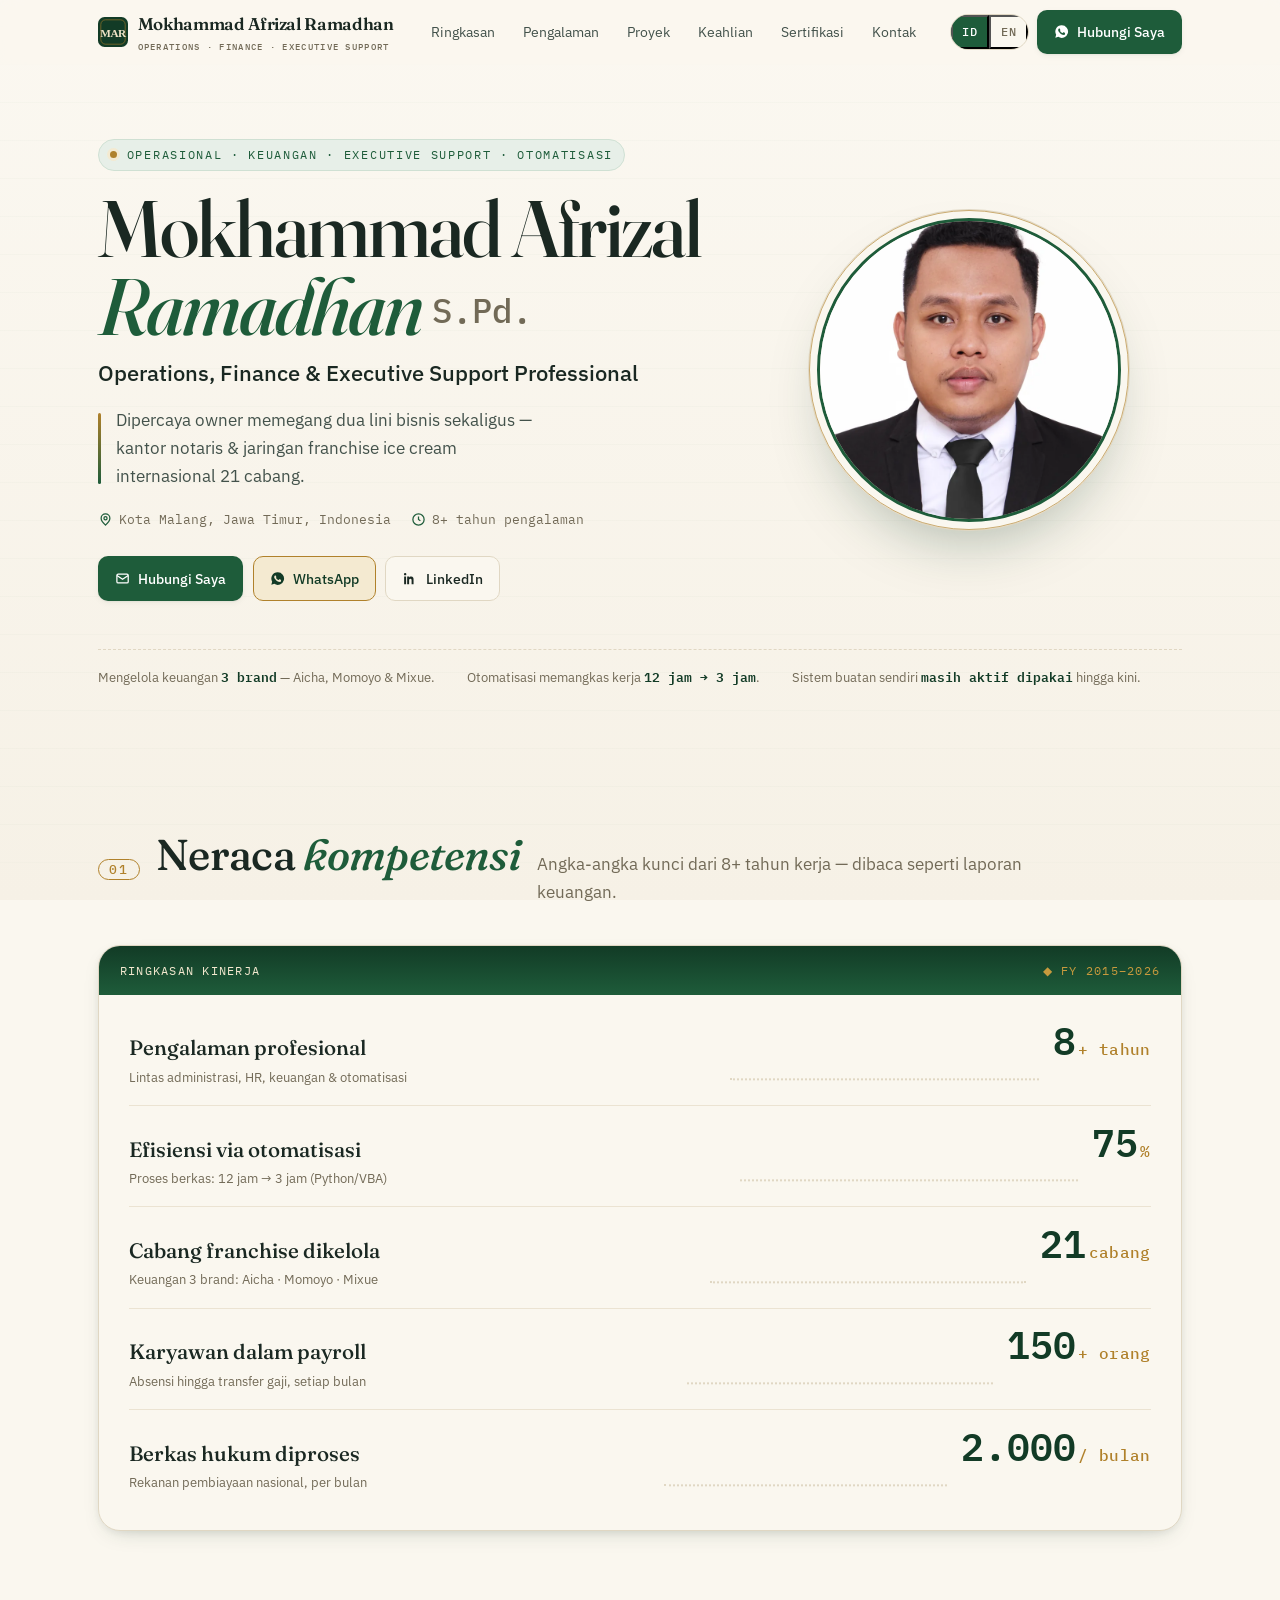
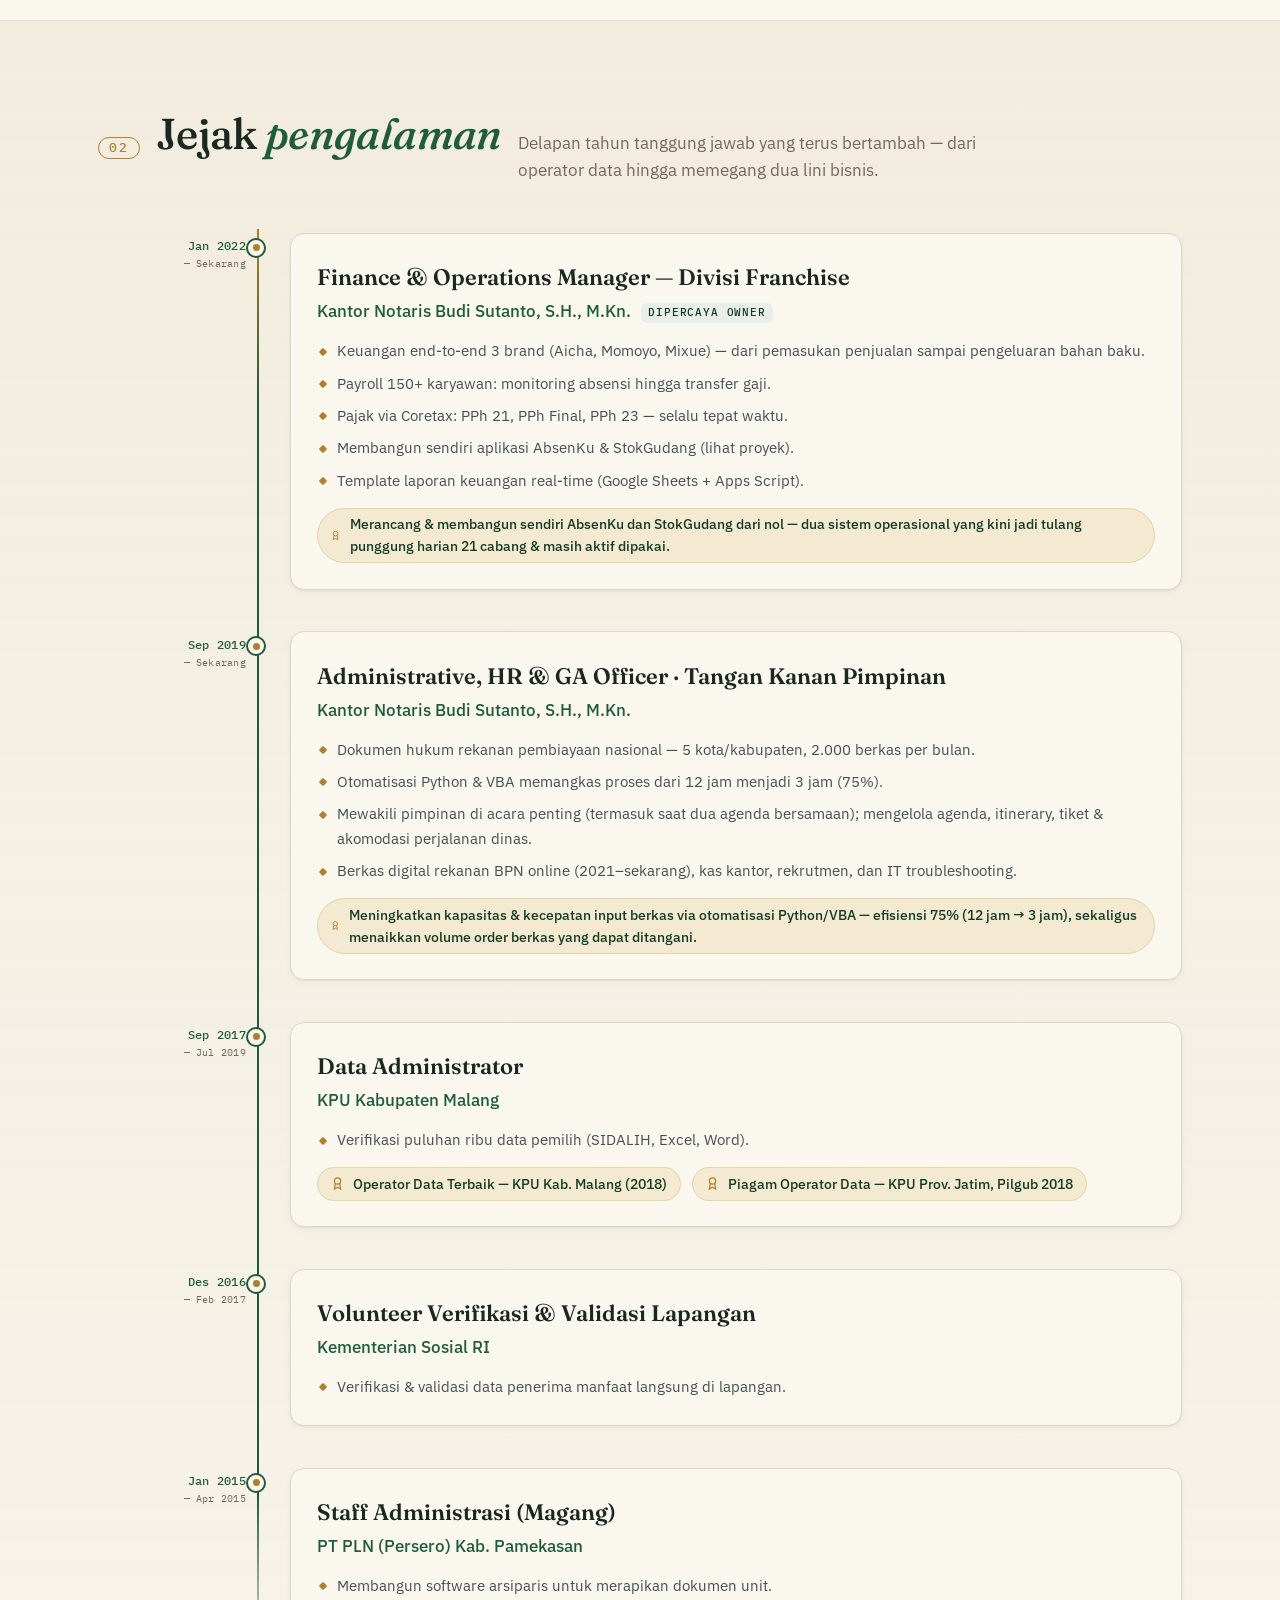
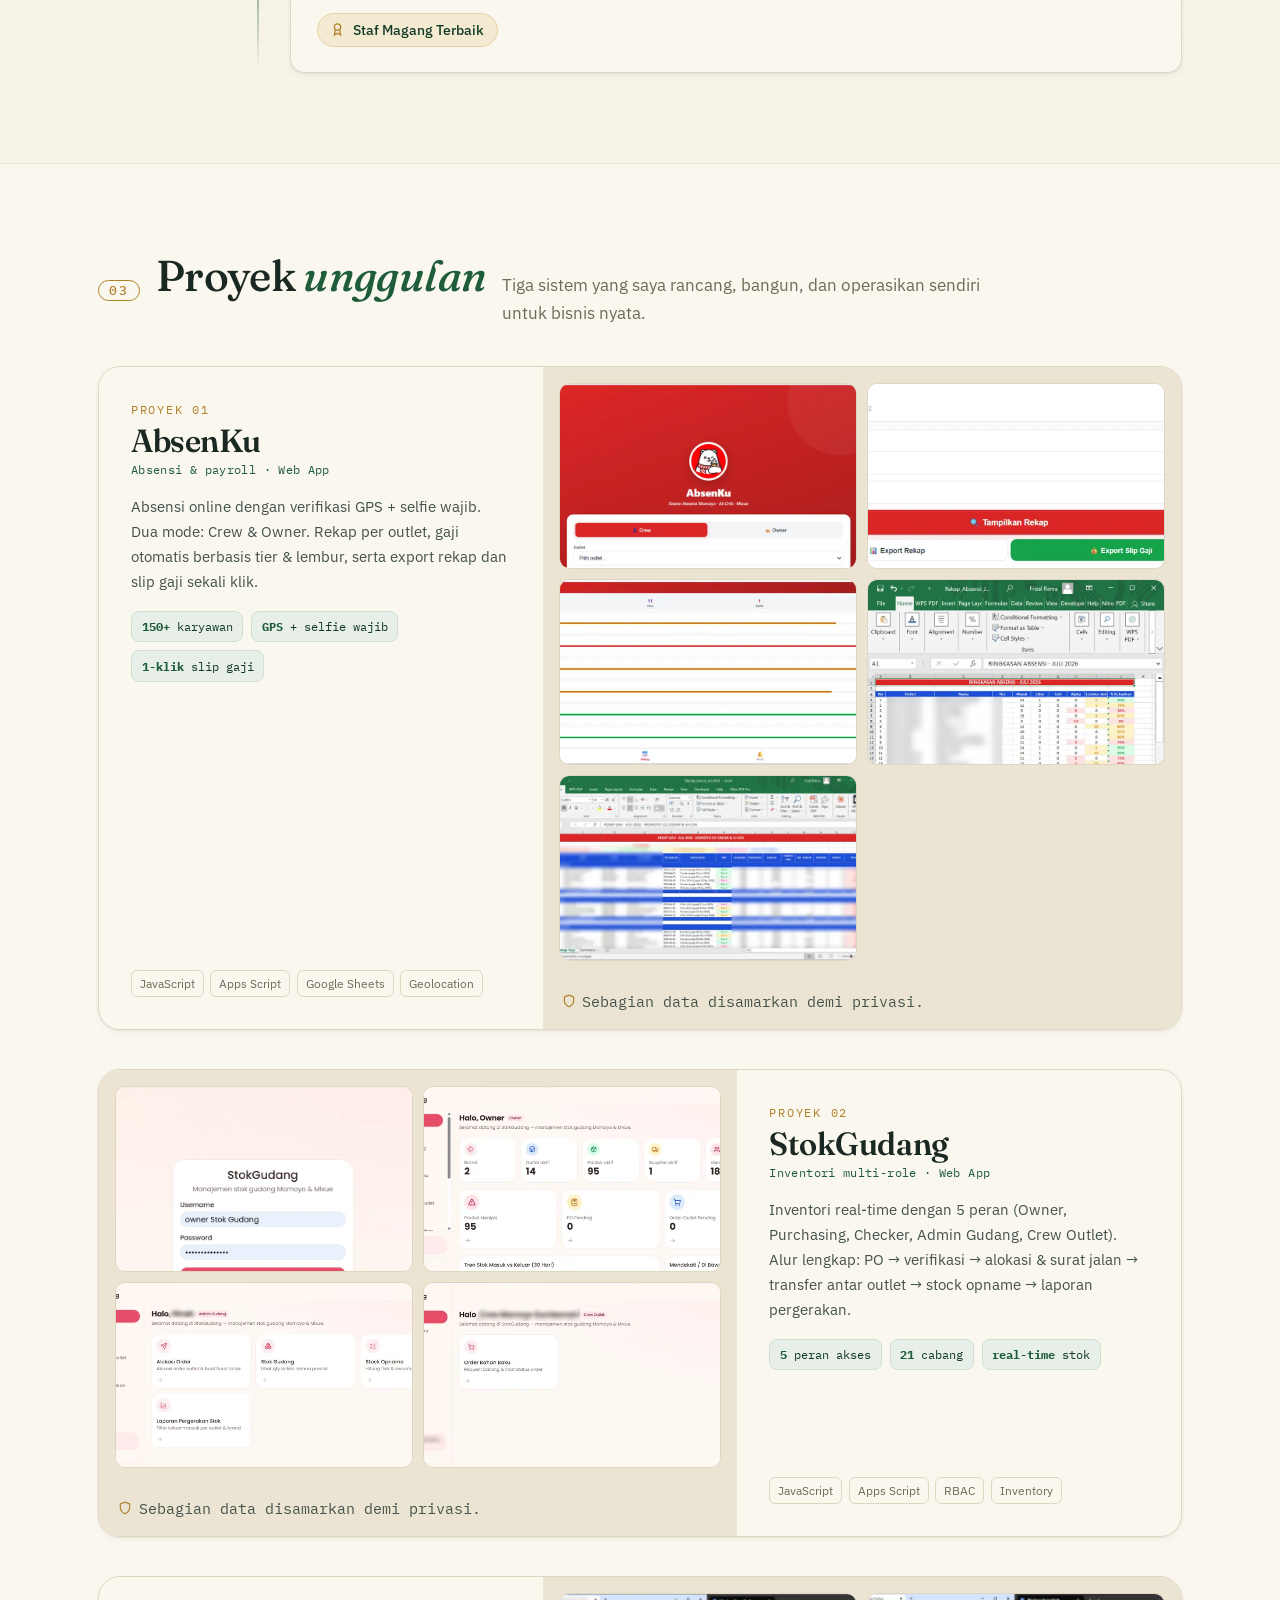
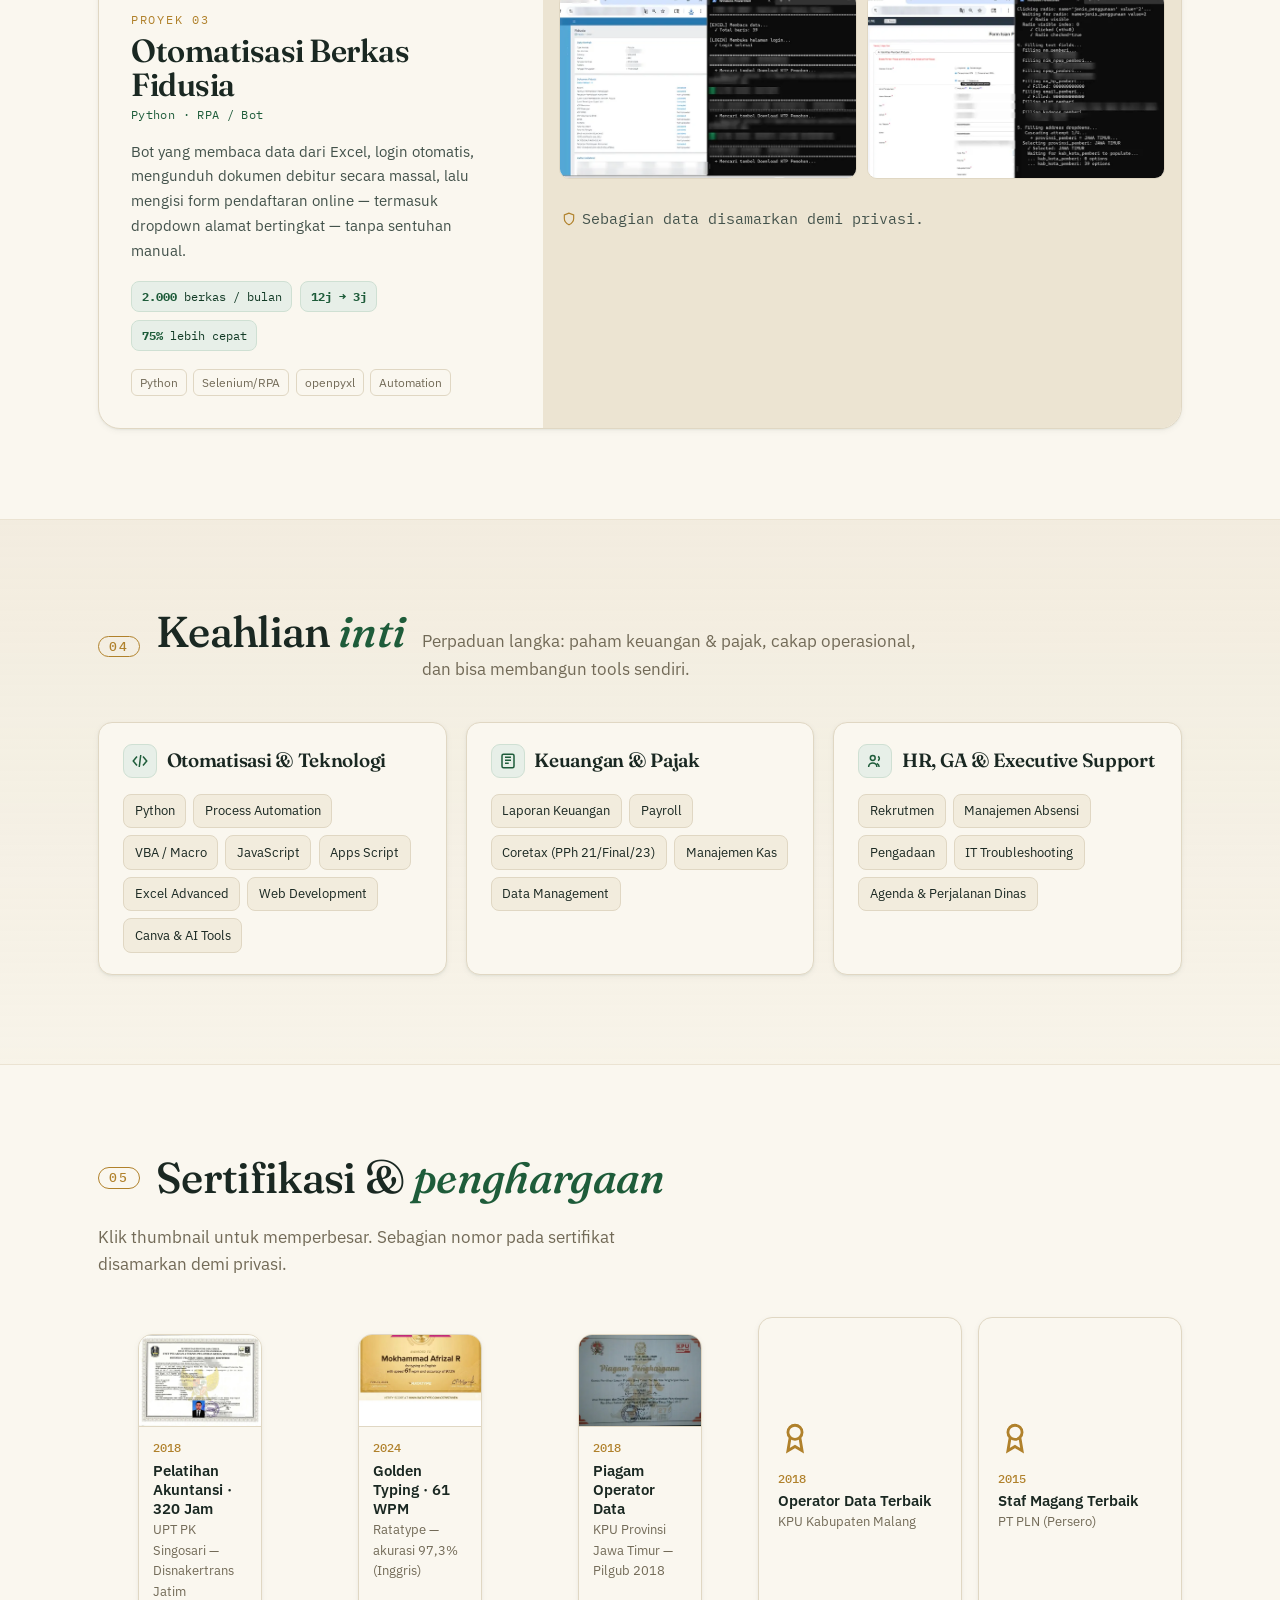
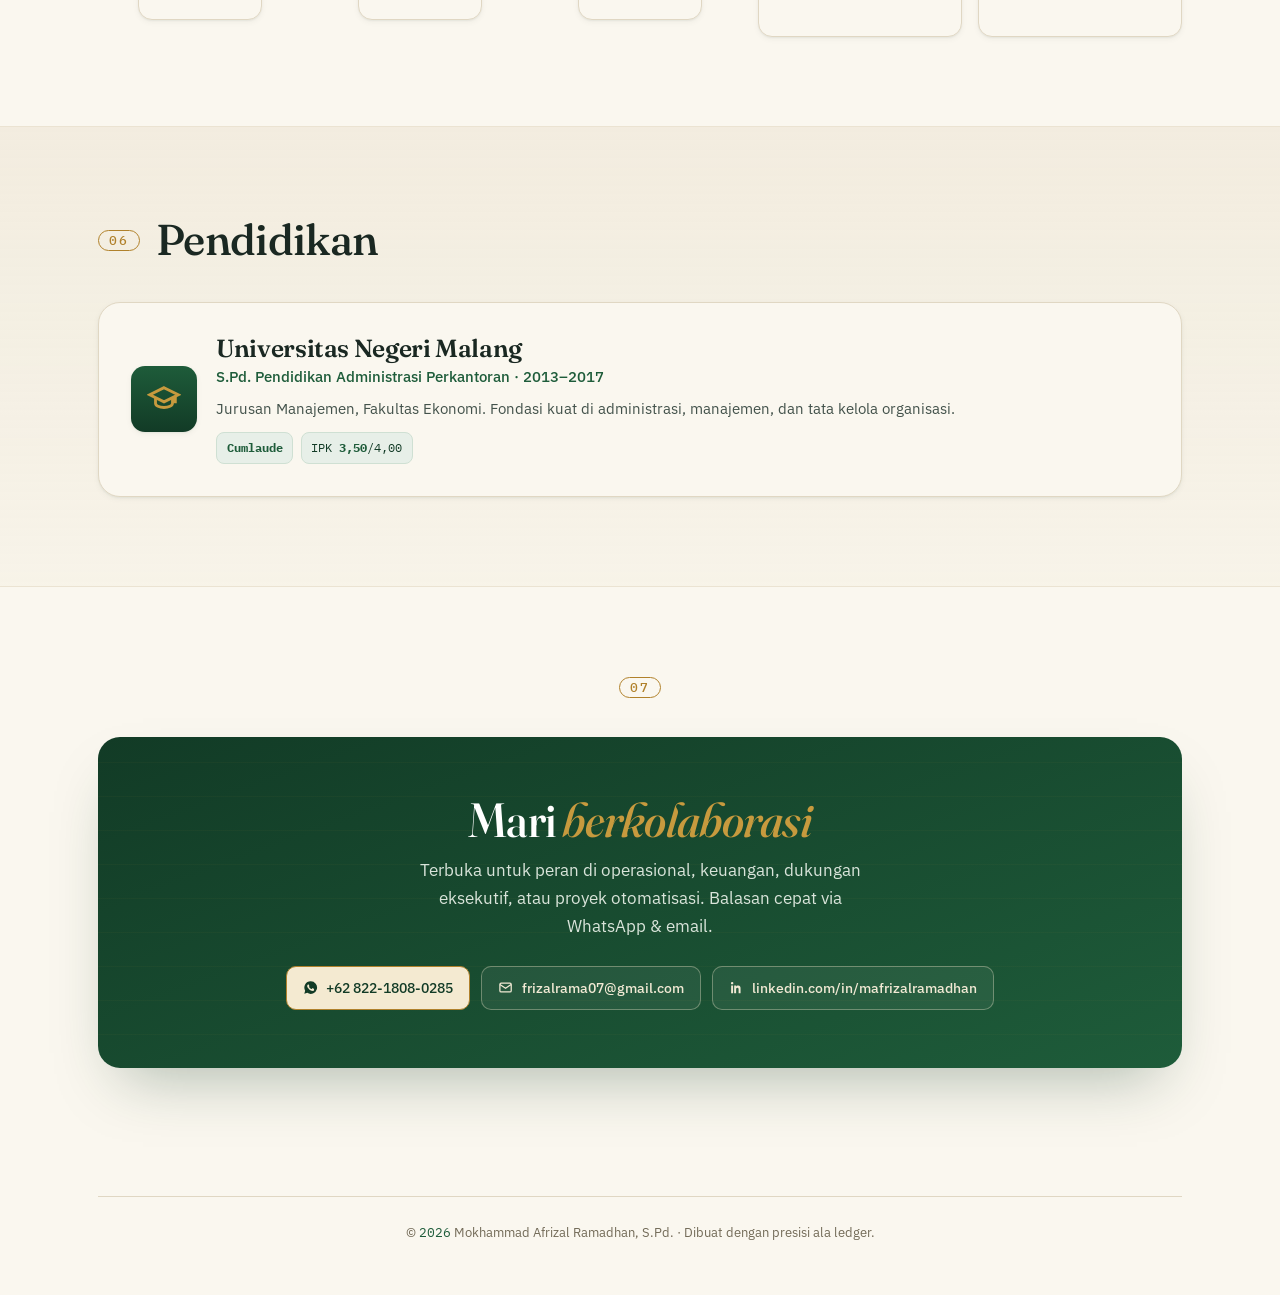
==== index.html @ 6fc3960b "Situs CV & portofolio — Mokhammad Afrizal Ramadhan Static site (HTML/CSS/JS vanilla) untuk GitHub Pa" ====
<!DOCTYPE html>
<html lang="id">
<head>
<meta charset="UTF-8">
<meta name="viewport" content="width=device-width, initial-scale=1">
<title>Mokhammad Afrizal Ramadhan — Operations, Finance & Executive Support</title>
<meta name="description" content="CV & portofolio Mokhammad Afrizal Ramadhan, S.Pd. — profesional Operasional, Keuangan & Dukungan Eksekutif dengan 8+ tahun pengalaman. Otomatisasi Python/VBA, payroll 150+ karyawan, keuangan 21 cabang franchise.">
<meta name="author" content="Mokhammad Afrizal Ramadhan">
<meta name="theme-color" content="#123B26">
<link rel="canonical" href="https://frizalrama.github.io/cv/">

<!-- Favicon -->
<link rel="icon" href="favicon.svg" type="image/svg+xml">
<link rel="apple-touch-icon" href="favicon.svg">
<link rel="manifest" href="site.webmanifest">

<!-- Open Graph -->
<meta property="og:type" content="profile">
<meta property="og:site_name" content="Mokhammad Afrizal Ramadhan — CV">
<meta property="og:title" content="Mokhammad Afrizal Ramadhan, S.Pd.">
<meta property="og:description" content="Operations, Finance & Executive Support Professional — 8+ tahun. Otomatisasi, payroll 150+ karyawan, keuangan 21 cabang franchise.">
<meta property="og:url" content="https://frizalrama.github.io/cv/">
<meta property="og:image" content="https://frizalrama.github.io/cv/assets/img/me/og-image.jpg">
<meta property="og:image:width" content="1200">
<meta property="og:image:height" content="630">
<meta property="og:locale" content="id_ID">
<meta property="og:locale:alternate" content="en_US">
<meta property="profile:first_name" content="Mokhammad Afrizal">
<meta property="profile:last_name" content="Ramadhan">

<!-- Twitter -->
<meta name="twitter:card" content="summary_large_image">
<meta name="twitter:title" content="Mokhammad Afrizal Ramadhan, S.Pd.">
<meta name="twitter:description" content="Operations, Finance & Executive Support Professional — 8+ tahun pengalaman.">
<meta name="twitter:image" content="https://frizalrama.github.io/cv/assets/img/me/og-image.jpg">

<!-- Fonts -->
<link rel="preconnect" href="https://fonts.googleapis.com">
<link rel="preconnect" href="https://fonts.gstatic.com" crossorigin>
<link rel="stylesheet" href="https://fonts.googleapis.com/css2?family=Fraunces:ital,opsz,wght@0,9..144,400..900;1,9..144,400..600&family=IBM+Plex+Mono:wght@400;500;600&family=IBM+Plex+Sans:wght@400;500;600;700&display=swap">
<link rel="stylesheet" href="assets/css/style.css">

<!-- Structured data -->
<script type="application/ld+json">
{
  "@context":"https://schema.org",
  "@type":"Person",
  "name":"Mokhammad Afrizal Ramadhan",
  "honorificSuffix":"S.Pd.",
  "jobTitle":"Operations, Finance & Executive Support Professional",
  "image":"https://frizalrama.github.io/cv/assets/img/me/og-image.jpg",
  "url":"https://frizalrama.github.io/cv/",
  "email":"mailto:frizalrama07@gmail.com",
  "telephone":"+6282218080285",
  "address":{"@type":"PostalAddress","addressLocality":"Kota Malang","addressRegion":"Jawa Timur","addressCountry":"ID"},
  "sameAs":["https://www.linkedin.com/in/mafrizalramadhan"],
  "alumniOf":{"@type":"CollegeOrUniversity","name":"Universitas Negeri Malang"},
  "knowsLanguage":["id","en"],
  "knowsAbout":["Process Automation","Python","VBA","Financial Reporting","Payroll","Tax (Coretax)","Human Resources","Executive Support"]
}
</script>
</head>
<body>
<a class="skip-link" href="#main" data-i18n="skip">Lompat ke konten</a>

<!-- ===================== NAV ===================== -->
<header class="nav" id="nav">
  <div class="wrap nav__in">
    <a class="brand" href="#top" aria-label="Mokhammad Afrizal Ramadhan — beranda">
      <svg class="brand__seal" viewBox="0 0 64 64" aria-hidden="true"><rect width="64" height="64" rx="14" fill="#123B26"/><rect x="6" y="6" width="52" height="52" rx="10" fill="none" stroke="#B0812B" stroke-width="1.5" opacity=".8"/><text x="32" y="42" font-size="24" letter-spacing="-1" text-anchor="middle" fill="#EFE3C6" font-family="Georgia,serif" font-weight="700">MAR</text></svg>
      <span><b>Mokhammad Afrizal Ramadhan</b><small>Operations · Finance · Executive Support</small></span>
    </a>
    <nav class="nav__links" aria-label="Bagian">
      <a href="#ringkasan" data-i18n="nav1">Ringkasan</a>
      <a href="#pengalaman" data-i18n="nav2">Pengalaman</a>
      <a href="#proyek" data-i18n="nav3">Proyek</a>
      <a href="#keahlian" data-i18n="nav4">Keahlian</a>
      <a href="#sertifikasi" data-i18n="nav5">Sertifikasi</a>
      <a href="#kontak" data-i18n="nav6">Kontak</a>
    </nav>
    <div class="nav__actions">
      <div class="lang" role="group" aria-label="Pilih bahasa / Language">
        <button type="button" data-lang="id" aria-pressed="true">ID</button>
        <button type="button" data-lang="en" aria-pressed="false">EN</button>
      </div>
      <a class="btn btn--primary" href="https://wa.me/6282218080285" target="_blank" rel="noopener">
        <svg viewBox="0 0 24 24" fill="currentColor" aria-hidden="true"><path d="M12 2a10 10 0 0 0-8.6 15l-1.3 4.7 4.8-1.3A10 10 0 1 0 12 2Zm5.5 14.1c-.2.6-1.3 1.2-1.8 1.2-.5.1-1 .1-1.7-.1-.4-.1-.9-.3-1.6-.6-2.8-1.2-4.6-4-4.7-4.2-.1-.2-1.1-1.5-1.1-2.8 0-1.3.7-2 .9-2.2.2-.3.5-.3.7-.3h.5c.2 0 .4 0 .6.5.2.5.7 1.8.8 1.9.1.1.1.3 0 .5-.1.2-.2.4-.3.5-.2.2-.3.4-.2.6.2.4.8 1.2 1.6 1.9 1 .9 1.8 1.1 2.1 1.3.2.1.4.1.6-.1.1-.2.7-.8.9-1 .2-.3.4-.2.6-.1.2.1 1.5.7 1.7.9.2.1.4.2.4.3.1.1.1.6-.1 1.2Z"/></svg>
        <span data-i18n="wabtn">Hubungi Saya</span>
      </a>
    </div>
  </div>
</header>

<main id="main">
<span id="top"></span>

<!-- ===================== HERO ===================== -->
<section class="hero">
  <div class="wrap hero__grid">
    <div class="hero__copy" data-reveal>
      <span class="hero__eyebrow"><span class="dot"></span><span data-i18n="eyebrow">Operasional · Keuangan · Executive Support · Otomatisasi</span></span>
      <h1>
        Mokhammad Afrizal
        <span class="ln2">Ramadhan <span class="deg">S.Pd.</span></span>
      </h1>
      <p class="hero__headline" data-i18n="headline">Operations, Finance &amp; Executive Support Professional</p>
      <p class="hero__tag" data-i18n="tagline">Dipercaya owner memegang dua lini bisnis sekaligus — kantor notaris &amp; jaringan franchise ice cream internasional 21 cabang.</p>
      <div class="hero__meta">
        <span><svg viewBox="0 0 24 24" fill="none" stroke="currentColor" stroke-width="2" aria-hidden="true"><path d="M12 21s-7-6.3-7-11a7 7 0 0 1 14 0c0 4.7-7 11-7 11Z"/><circle cx="12" cy="10" r="2.5"/></svg><span data-i18n="loc">Kota Malang, Jawa Timur, Indonesia</span></span>
        <span><svg viewBox="0 0 24 24" fill="none" stroke="currentColor" stroke-width="2" aria-hidden="true"><circle cx="12" cy="12" r="9"/><path d="M12 7v5l3 2"/></svg><span data-i18n="exp">8+ tahun pengalaman</span></span>
      </div>
      <div class="hero__cta">
        <a class="btn btn--primary" href="mailto:frizalrama07@gmail.com">
          <svg viewBox="0 0 24 24" fill="none" stroke="currentColor" stroke-width="2" aria-hidden="true"><rect x="3" y="5" width="18" height="14" rx="2"/><path d="m3 7 9 6 9-6"/></svg>
          <span data-i18n="contactbtn">Hubungi Saya</span>
        </a>
        <a class="btn btn--gold" href="https://wa.me/6282218080285" target="_blank" rel="noopener">
          <svg viewBox="0 0 24 24" fill="currentColor" aria-hidden="true"><path d="M12 2a10 10 0 0 0-8.6 15l-1.3 4.7 4.8-1.3A10 10 0 1 0 12 2Zm5.5 14.1c-.2.6-1.3 1.2-1.8 1.2-.5.1-1 .1-1.7-.1-.4-.1-.9-.3-1.6-.6-2.8-1.2-4.6-4-4.7-4.2-.1-.2-1.1-1.5-1.1-2.8 0-1.3.7-2 .9-2.2.2-.3.5-.3.7-.3h.5c.2 0 .4 0 .6.5.2.5.7 1.8.8 1.9.1.1.1.3 0 .5-.1.2-.2.4-.3.5-.2.2-.3.4-.2.6.2.4.8 1.2 1.6 1.9 1 .9 1.8 1.1 2.1 1.3.2.1.4.1.6-.1.1-.2.7-.8.9-1 .2-.3.4-.2.6-.1.2.1 1.5.7 1.7.9.2.1.4.2.4.3.1.1.1.6-.1 1.2Z"/></svg>
          WhatsApp
        </a>
        <a class="btn btn--ghost" href="https://www.linkedin.com/in/mafrizalramadhan" target="_blank" rel="noopener">
          <svg viewBox="0 0 24 24" fill="currentColor" aria-hidden="true"><path d="M6.94 5a1.94 1.94 0 1 1-3.88 0 1.94 1.94 0 0 1 3.88 0ZM3.4 8.6h3.1V21H3.4V8.6Zm5.1 0h3v1.7h.05c.42-.8 1.45-1.7 3-1.7 3.2 0 3.8 2.1 3.8 4.9V21h-3.1v-5.5c0-1.3 0-3-1.85-3s-2.1 1.4-2.1 2.9V21h-3.1V8.6Z"/></svg>
          LinkedIn
        </a>
      </div>
    </div>

    <div class="portrait" data-reveal>
      <figure class="avatar">
        <img src="assets/img/me/profile.webp" width="440" height="440"
             alt="Foto formal Mokhammad Afrizal Ramadhan mengenakan jas hitam" fetchpriority="high">
      </figure>
    </div>
  </div>

  <div class="wrap">
    <div class="trust" data-reveal>
      <span data-i18n="trust1">Mengelola keuangan <b>3&nbsp;brand</b> — Aicha, Momoyo &amp; Mixue.</span>
      <span data-i18n="trust2">Otomatisasi memangkas kerja <b>12&nbsp;jam&nbsp;→&nbsp;3&nbsp;jam</b>.</span>
      <span data-i18n="trust3">Sistem buatan sendiri <b>masih aktif dipakai</b> hingga kini.</span>
    </div>
  </div>
</section>

<!-- ===================== 01 · LEDGER / RINGKASAN ===================== -->
<section class="section" id="ringkasan">
  <div class="wrap">
    <div class="sec-head">
      <span class="sec-idx">01</span>
      <h2 class="sec-title" data-i18n="s1title">Neraca <em>kompetensi</em></h2>
      <p class="sec-lead" data-i18n="s1lead">Angka-angka kunci dari 8+ tahun kerja — dibaca seperti laporan keuangan.</p>
    </div>

    <div class="ledger" data-reveal>
      <div class="ledger__head">
        <span data-i18n="ledgerhead">Ringkasan Kinerja</span>
        <span class="stamp">◆ FY 2015–2026</span>
      </div>
      <div class="ledger__body">
        <div class="lrow">
          <div class="lrow__main"><div class="lrow__lbl" data-i18n="k1l">Pengalaman profesional</div><div class="lrow__sub" data-i18n="k1s">Lintas administrasi, HR, keuangan &amp; otomatisasi</div></div>
          <div class="lrow__dots" aria-hidden="true"></div>
          <div class="lrow__val"><span class="count" data-count="8">8</span><span class="u" data-i18n="uyear">+ tahun</span></div>
        </div>
        <div class="lrow">
          <div class="lrow__main"><div class="lrow__lbl" data-i18n="k2l">Efisiensi via otomatisasi</div><div class="lrow__sub" data-i18n="k2s">Proses berkas: 12 jam → 3 jam (Python/VBA)</div></div>
          <div class="lrow__dots" aria-hidden="true"></div>
          <div class="lrow__val"><span class="count" data-count="75">75</span><span class="u">%</span></div>
        </div>
        <div class="lrow">
          <div class="lrow__main"><div class="lrow__lbl" data-i18n="k3l">Cabang franchise dikelola</div><div class="lrow__sub" data-i18n="k3s">Keuangan 3 brand: Aicha · Momoyo · Mixue</div></div>
          <div class="lrow__dots" aria-hidden="true"></div>
          <div class="lrow__val"><span class="count" data-count="21">21</span><span class="u" data-i18n="ubranch">cabang</span></div>
        </div>
        <div class="lrow">
          <div class="lrow__main"><div class="lrow__lbl" data-i18n="k4l">Karyawan dalam payroll</div><div class="lrow__sub" data-i18n="k4s">Absensi hingga transfer gaji, setiap bulan</div></div>
          <div class="lrow__dots" aria-hidden="true"></div>
          <div class="lrow__val"><span class="count" data-count="150">150</span><span class="u" data-i18n="uperson">+ orang</span></div>
        </div>
        <div class="lrow">
          <div class="lrow__main"><div class="lrow__lbl" data-i18n="k5l">Berkas hukum diproses</div><div class="lrow__sub" data-i18n="k5s">Rekanan pembiayaan nasional, per bulan</div></div>
          <div class="lrow__dots" aria-hidden="true"></div>
          <div class="lrow__val"><span class="count" data-count="2000" data-format="thousand">2.000</span><span class="u" data-i18n="umonth">/ bulan</span></div>
        </div>
      </div>
    </div>
  </div>
</section>

<!-- ===================== 02 · PENGALAMAN ===================== -->
<section class="section section--alt" id="pengalaman">
  <div class="wrap">
    <div class="sec-head">
      <span class="sec-idx">02</span>
      <h2 class="sec-title" data-i18n="s2title">Jejak <em>pengalaman</em></h2>
      <p class="sec-lead" data-i18n="s2lead">Delapan tahun tanggung jawab yang terus bertambah — dari operator data hingga memegang dua lini bisnis.</p>
    </div>

    <div class="tl">
      <!-- 1 -->
      <div class="tl__item" data-reveal>
        <div class="tl__dot" aria-hidden="true"></div>
        <div class="tl__date">Jan 2022<small data-i18n="now">— Sekarang</small></div>
        <div class="card">
          <div class="tl__role" data-i18n="e1role">Finance &amp; Operations Manager — Divisi Franchise</div>
          <div class="tl__org">Kantor Notaris Budi Sutanto, S.H., M.Kn. <span class="pill" data-i18n="e1pill">Dipercaya owner</span></div>
          <ul class="tl__list">
            <li data-i18n="e1a">Keuangan end-to-end 3 brand (Aicha, Momoyo, Mixue) — dari pemasukan penjualan sampai pengeluaran bahan baku.</li>
            <li data-i18n="e1b">Payroll 150+ karyawan: monitoring absensi hingga transfer gaji.</li>
            <li data-i18n="e1c">Pajak via Coretax: PPh 21, PPh Final, PPh 23 — selalu tepat waktu.</li>
            <li data-i18n="e1d">Membangun sendiri aplikasi AbsenKu &amp; StokGudang (lihat proyek).</li>
            <li data-i18n="e1e">Template laporan keuangan real-time (Google Sheets + Apps Script).</li>
          </ul>
          <span class="award"><svg viewBox="0 0 24 24" fill="none" stroke="currentColor" stroke-width="2" aria-hidden="true"><circle cx="12" cy="8" r="5"/><path d="m8.5 12-1.5 9 5-3 5 3-1.5-9"/></svg><span data-i18n="e1award">Merancang &amp; membangun sendiri AbsenKu dan StokGudang dari nol — dua sistem operasional yang kini jadi tulang punggung harian 21 cabang &amp; masih aktif dipakai.</span></span>
        </div>
      </div>
      <!-- 2 -->
      <div class="tl__item" data-reveal>
        <div class="tl__dot" aria-hidden="true"></div>
        <div class="tl__date">Sep 2019<small data-i18n="now">— Sekarang</small></div>
        <div class="card">
          <div class="tl__role" data-i18n="e2role">Administrative, HR &amp; GA Officer · Tangan Kanan Pimpinan</div>
          <div class="tl__org">Kantor Notaris Budi Sutanto, S.H., M.Kn.</div>
          <ul class="tl__list">
            <li data-i18n="e2a">Dokumen hukum rekanan pembiayaan nasional — 5 kota/kabupaten, 2.000 berkas per bulan.</li>
            <li data-i18n="e2b">Otomatisasi Python &amp; VBA memangkas proses dari 12 jam menjadi 3 jam (75%).</li>
            <li data-i18n="e2c">Mewakili pimpinan di acara penting (termasuk saat dua agenda bersamaan); mengelola agenda, itinerary, tiket &amp; akomodasi perjalanan dinas.</li>
            <li data-i18n="e2d">Berkas digital rekanan BPN online (2021–sekarang), kas kantor, rekrutmen, dan IT troubleshooting.</li>
          </ul>
          <span class="award"><svg viewBox="0 0 24 24" fill="none" stroke="currentColor" stroke-width="2" aria-hidden="true"><circle cx="12" cy="8" r="5"/><path d="m8.5 12-1.5 9 5-3 5 3-1.5-9"/></svg><span data-i18n="e2award">Meningkatkan kapasitas &amp; kecepatan input berkas via otomatisasi Python/VBA — efisiensi 75% (12 jam → 3 jam), sekaligus menaikkan volume order berkas yang dapat ditangani.</span></span>
        </div>
      </div>
      <!-- 3 -->
      <div class="tl__item" data-reveal>
        <div class="tl__dot" aria-hidden="true"></div>
        <div class="tl__date">Sep 2017<small>— Jul 2019</small></div>
        <div class="card">
          <div class="tl__role" data-i18n="e3role">Data Administrator</div>
          <div class="tl__org">KPU Kabupaten Malang</div>
          <ul class="tl__list">
            <li data-i18n="e3a">Verifikasi puluhan ribu data pemilih (SIDALIH, Excel, Word).</li>
          </ul>
          <span class="award"><svg viewBox="0 0 24 24" fill="none" stroke="currentColor" stroke-width="2" aria-hidden="true"><circle cx="12" cy="8" r="5"/><path d="m8.5 12-1.5 9 5-3 5 3-1.5-9"/></svg><span data-i18n="e3aw1">Operator Data Terbaik — KPU Kab. Malang (2018)</span></span>
          <span class="award"><svg viewBox="0 0 24 24" fill="none" stroke="currentColor" stroke-width="2" aria-hidden="true"><circle cx="12" cy="8" r="5"/><path d="m8.5 12-1.5 9 5-3 5 3-1.5-9"/></svg><span data-i18n="e3aw2">Piagam Operator Data — KPU Prov. Jatim, Pilgub 2018</span></span>
        </div>
      </div>
      <!-- 4 -->
      <div class="tl__item" data-reveal>
        <div class="tl__dot" aria-hidden="true"></div>
        <div class="tl__date">Des 2016<small>— Feb 2017</small></div>
        <div class="card">
          <div class="tl__role" data-i18n="e4role">Volunteer Verifikasi &amp; Validasi Lapangan</div>
          <div class="tl__org">Kementerian Sosial RI</div>
          <ul class="tl__list">
            <li data-i18n="e4a">Verifikasi &amp; validasi data penerima manfaat langsung di lapangan.</li>
          </ul>
        </div>
      </div>
      <!-- 5 -->
      <div class="tl__item" data-reveal>
        <div class="tl__dot" aria-hidden="true"></div>
        <div class="tl__date">Jan 2015<small>— Apr 2015</small></div>
        <div class="card">
          <div class="tl__role" data-i18n="e5role">Staff Administrasi (Magang)</div>
          <div class="tl__org">PT PLN (Persero) Kab. Pamekasan</div>
          <ul class="tl__list">
            <li data-i18n="e5a">Membangun software arsiparis untuk merapikan dokumen unit.</li>
          </ul>
          <span class="award"><svg viewBox="0 0 24 24" fill="none" stroke="currentColor" stroke-width="2" aria-hidden="true"><circle cx="12" cy="8" r="5"/><path d="m8.5 12-1.5 9 5-3 5 3-1.5-9"/></svg><span data-i18n="e5aw">Staf Magang Terbaik</span></span>
        </div>
      </div>
    </div>
  </div>
</section>

<!-- ===================== 03 · PROYEK ===================== -->
<section class="section" id="proyek">
  <div class="wrap">
    <div class="sec-head">
      <span class="sec-idx">03</span>
      <h2 class="sec-title" data-i18n="s3title">Proyek <em>unggulan</em></h2>
      <p class="sec-lead" data-i18n="s3lead">Tiga sistem yang saya rancang, bangun, dan operasikan sendiri untuk bisnis nyata.</p>
    </div>

    <div class="proj">
      <!-- AbsenKu -->
      <article class="pcard" data-reveal>
        <div class="pcard__info">
          <span class="pcard__no">PROYEK 01</span>
          <h3>AbsenKu</h3>
          <span class="pcard__meta" data-i18n="p1meta">Absensi &amp; payroll · Web App</span>
          <p data-i18n="p1desc">Absensi online dengan verifikasi GPS + selfie wajib. Dua mode: Crew &amp; Owner. Rekap per outlet, gaji otomatis berbasis tier &amp; lembur, serta export rekap dan slip gaji sekali klik.</p>
          <div class="pcard__stats">
            <span class="stat-chip"><b>150+</b> <span data-i18n="p1c1">karyawan</span></span>
            <span class="stat-chip"><b>GPS</b> + <span data-i18n="p1c2">selfie wajib</span></span>
            <span class="stat-chip"><b>1-klik</b> <span data-i18n="p1c3">slip gaji</span></span>
          </div>
          <div class="pcard__tags">
            <span class="tag">JavaScript</span><span class="tag">Apps Script</span><span class="tag">Google Sheets</span><span class="tag">Geolocation</span>
          </div>
        </div>
        <div class="gallery" data-gallery="AbsenKu">
          <figure class="shot" tabindex="0" role="button" data-full="assets/img/projects/absen-login.webp" aria-label="Buka gambar: halaman login AbsenKu">
            <img src="assets/img/projects/absen-login-t.webp" loading="lazy" alt="Halaman login AbsenKu dengan verifikasi GPS dan selfie wajib">
            <span class="shot__zoom"><svg viewBox="0 0 24 24" fill="none" stroke="currentColor" stroke-width="2"><circle cx="11" cy="11" r="7"/><path d="m21 21-4-4M11 8v6M8 11h6"/></svg></span>
            <figcaption data-i18n="p1i1">Halaman login — verifikasi GPS + selfie wajib</figcaption>
          </figure>
          <figure class="shot" tabindex="0" role="button" data-full="assets/img/projects/absen-owner.webp" aria-label="Buka gambar: panel Owner AbsenKu">
            <img src="assets/img/projects/absen-owner-t.webp" loading="lazy" alt="Panel Owner AbsenKu dengan filter rekap dan export slip gaji">
            <span class="shot__zoom"><svg viewBox="0 0 24 24" fill="none" stroke="currentColor" stroke-width="2"><circle cx="11" cy="11" r="7"/><path d="m21 21-4-4M11 8v6M8 11h6"/></svg></span>
            <figcaption data-i18n="p1i2">Panel Owner — filter rekap &amp; export slip gaji</figcaption>
          </figure>
          <figure class="shot" tabindex="0" role="button" data-full="assets/img/projects/absen-dashboard.webp" aria-label="Buka gambar: rekap kehadiran per outlet">
            <img src="assets/img/projects/absen-dashboard-t.webp" loading="lazy" alt="Rekap kehadiran crew per outlet">
            <span class="shot__zoom"><svg viewBox="0 0 24 24" fill="none" stroke="currentColor" stroke-width="2"><circle cx="11" cy="11" r="7"/><path d="m21 21-4-4M11 8v6M8 11h6"/></svg></span>
            <figcaption data-i18n="p1i3">Rekap kehadiran per outlet</figcaption>
          </figure>
          <figure class="shot" tabindex="0" role="button" data-full="assets/img/projects/absen-rekap.webp" aria-label="Buka gambar: export rekap absensi otomatis">
            <img src="assets/img/projects/absen-rekap-t.webp" loading="lazy" alt="Export rekap absensi otomatis ke Excel">
            <span class="shot__zoom"><svg viewBox="0 0 24 24" fill="none" stroke="currentColor" stroke-width="2"><circle cx="11" cy="11" r="7"/><path d="m21 21-4-4M11 8v6M8 11h6"/></svg></span>
            <figcaption data-i18n="p1i4">Export rekap absensi otomatis</figcaption>
          </figure>
          <figure class="shot" tabindex="0" role="button" data-full="assets/img/projects/absen-slip.webp" aria-label="Buka gambar: export rekap gaji">
            <img src="assets/img/projects/absen-slip-t.webp" loading="lazy" alt="Export rekap gaji berbasis tier dan lembur">
            <span class="shot__zoom"><svg viewBox="0 0 24 24" fill="none" stroke="currentColor" stroke-width="2"><circle cx="11" cy="11" r="7"/><path d="m21 21-4-4M11 8v6M8 11h6"/></svg></span>
            <figcaption data-i18n="p1i5">Export rekap gaji</figcaption>
          </figure>
          <p class="gallery__note"><svg viewBox="0 0 24 24" fill="none" stroke="currentColor" stroke-width="2"><path d="M12 2 4 5v6c0 5 3.4 8.5 8 11 4.6-2.5 8-6 8-11V5l-8-3Z"/></svg><span data-i18n="privnote">Sebagian data disamarkan demi privasi.</span></p>
        </div>
      </article>

      <!-- StokGudang -->
      <article class="pcard pcard--flip" data-reveal>
        <div class="pcard__info">
          <span class="pcard__no">PROYEK 02</span>
          <h3>StokGudang</h3>
          <span class="pcard__meta" data-i18n="p2meta">Inventori multi-role · Web App</span>
          <p data-i18n="p2desc">Inventori real-time dengan 5 peran (Owner, Purchasing, Checker, Admin Gudang, Crew Outlet). Alur lengkap: PO → verifikasi → alokasi &amp; surat jalan → transfer antar outlet → stock opname → laporan pergerakan.</p>
          <div class="pcard__stats">
            <span class="stat-chip"><b>5</b> <span data-i18n="p2c1">peran akses</span></span>
            <span class="stat-chip"><b>21</b> <span data-i18n="p2c2">cabang</span></span>
            <span class="stat-chip"><b>real-time</b> <span data-i18n="p2c3">stok</span></span>
          </div>
          <div class="pcard__tags">
            <span class="tag">JavaScript</span><span class="tag">Apps Script</span><span class="tag">RBAC</span><span class="tag">Inventory</span>
          </div>
        </div>
        <div class="gallery" data-gallery="StokGudang">
          <figure class="shot" tabindex="0" role="button" data-full="assets/img/projects/stok-login.webp" aria-label="Buka gambar: login multi-role StokGudang">
            <img src="assets/img/projects/stok-login-t.webp" loading="lazy" alt="Login multi-role StokGudang">
            <span class="shot__zoom"><svg viewBox="0 0 24 24" fill="none" stroke="currentColor" stroke-width="2"><circle cx="11" cy="11" r="7"/><path d="m21 21-4-4M11 8v6M8 11h6"/></svg></span>
            <figcaption data-i18n="p2i1">Login multi-role</figcaption>
          </figure>
          <figure class="shot" tabindex="0" role="button" data-full="assets/img/projects/stok-dashboard.webp" aria-label="Buka gambar: dashboard Owner StokGudang">
            <img src="assets/img/projects/stok-dashboard-t.webp" loading="lazy" alt="Dashboard Owner StokGudang dengan ringkasan stok real-time">
            <span class="shot__zoom"><svg viewBox="0 0 24 24" fill="none" stroke="currentColor" stroke-width="2"><circle cx="11" cy="11" r="7"/><path d="m21 21-4-4M11 8v6M8 11h6"/></svg></span>
            <figcaption data-i18n="p2i2">Dashboard Owner — ringkasan stok real-time</figcaption>
          </figure>
          <figure class="shot" tabindex="0" role="button" data-full="assets/img/projects/stok-admin.webp" aria-label="Buka gambar: role Admin Gudang">
            <img src="assets/img/projects/stok-admin-t.webp" loading="lazy" alt="Role Admin Gudang untuk alokasi order dan stock opname">
            <span class="shot__zoom"><svg viewBox="0 0 24 24" fill="none" stroke="currentColor" stroke-width="2"><circle cx="11" cy="11" r="7"/><path d="m21 21-4-4M11 8v6M8 11h6"/></svg></span>
            <figcaption data-i18n="p2i3">Role Admin Gudang — alokasi order &amp; stock opname</figcaption>
          </figure>
          <figure class="shot" tabindex="0" role="button" data-full="assets/img/projects/stok-crew.webp" aria-label="Buka gambar: role Crew Outlet">
            <img src="assets/img/projects/stok-crew-t.webp" loading="lazy" alt="Role Crew Outlet untuk order bahan baku">
            <span class="shot__zoom"><svg viewBox="0 0 24 24" fill="none" stroke="currentColor" stroke-width="2"><circle cx="11" cy="11" r="7"/><path d="m21 21-4-4M11 8v6M8 11h6"/></svg></span>
            <figcaption data-i18n="p2i4">Role Crew Outlet — order bahan baku</figcaption>
          </figure>
          <p class="gallery__note"><svg viewBox="0 0 24 24" fill="none" stroke="currentColor" stroke-width="2"><path d="M12 2 4 5v6c0 5 3.4 8.5 8 11 4.6-2.5 8-6 8-11V5l-8-3Z"/></svg><span data-i18n="privnote">Sebagian data disamarkan demi privasi.</span></p>
        </div>
      </article>

      <!-- Fidusia -->
      <article class="pcard" data-reveal>
        <div class="pcard__info">
          <span class="pcard__no">PROYEK 03</span>
          <h3 data-i18n="p3title">Otomatisasi Berkas Fidusia</h3>
          <span class="pcard__meta">Python · RPA / Bot</span>
          <p data-i18n="p3desc">Bot yang membaca data dari Excel, login otomatis, mengunduh dokumen debitur secara massal, lalu mengisi form pendaftaran online — termasuk dropdown alamat bertingkat — tanpa sentuhan manual.</p>
          <div class="pcard__stats">
            <span class="stat-chip"><b>2.000</b> <span data-i18n="p3c1">berkas / bulan</span></span>
            <span class="stat-chip"><b>12j → 3j</b></span>
            <span class="stat-chip"><b>75%</b> <span data-i18n="p3c2">lebih cepat</span></span>
          </div>
          <div class="pcard__tags">
            <span class="tag">Python</span><span class="tag">Selenium/RPA</span><span class="tag">openpyxl</span><span class="tag">Automation</span>
          </div>
        </div>
        <div class="gallery" data-gallery="Fidusia">
          <figure class="shot" tabindex="0" role="button" data-full="assets/img/projects/fidusia-download.webp" aria-label="Buka gambar: bot mengunduh dokumen">
            <img src="assets/img/projects/fidusia-download-t.webp" loading="lazy" alt="Bot mengunduh dokumen debitur secara massal, log di PowerShell">
            <span class="shot__zoom"><svg viewBox="0 0 24 24" fill="none" stroke="currentColor" stroke-width="2"><circle cx="11" cy="11" r="7"/><path d="m21 21-4-4M11 8v6M8 11h6"/></svg></span>
            <figcaption data-i18n="p3i1">Bot Python — download dokumen debitur massal</figcaption>
          </figure>
          <figure class="shot" tabindex="0" role="button" data-full="assets/img/projects/fidusia-input.webp" aria-label="Buka gambar: bot mengisi form pendaftaran">
            <img src="assets/img/projects/fidusia-input-t.webp" loading="lazy" alt="Bot mengisi form pendaftaran online termasuk dropdown alamat bertingkat">
            <span class="shot__zoom"><svg viewBox="0 0 24 24" fill="none" stroke="currentColor" stroke-width="2"><circle cx="11" cy="11" r="7"/><path d="m21 21-4-4M11 8v6M8 11h6"/></svg></span>
            <figcaption data-i18n="p3i2">Input form otomatis — dropdown alamat bertingkat</figcaption>
          </figure>
          <p class="gallery__note"><svg viewBox="0 0 24 24" fill="none" stroke="currentColor" stroke-width="2"><path d="M12 2 4 5v6c0 5 3.4 8.5 8 11 4.6-2.5 8-6 8-11V5l-8-3Z"/></svg><span data-i18n="privnote">Sebagian data disamarkan demi privasi.</span></p>
        </div>
      </article>
    </div>
  </div>
</section>

<!-- ===================== 04 · KEAHLIAN ===================== -->
<section class="section section--alt" id="keahlian">
  <div class="wrap">
    <div class="sec-head">
      <span class="sec-idx">04</span>
      <h2 class="sec-title" data-i18n="s4title">Keahlian <em>inti</em></h2>
      <p class="sec-lead" data-i18n="s4lead">Perpaduan langka: paham keuangan &amp; pajak, cakap operasional, dan bisa membangun tools sendiri.</p>
    </div>
    <div class="skills" data-reveal-stagger>
      <div class="skill-col">
        <h3><span class="ic"><svg viewBox="0 0 24 24" fill="none" stroke="currentColor" stroke-width="2"><path d="m8 6-5 6 5 6M16 6l5 6-5 6M13 4l-2 16"/></svg></span><span data-i18n="sk1">Otomatisasi &amp; Teknologi</span></h3>
        <div class="chips">
          <span class="chip">Python</span><span class="chip" data-i18n="skc1">Process Automation</span><span class="chip">VBA / Macro</span><span class="chip">JavaScript</span><span class="chip">Apps Script</span><span class="chip">Excel Advanced</span><span class="chip" data-i18n="skc2">Web Development</span><span class="chip">Canva &amp; AI Tools</span>
        </div>
      </div>
      <div class="skill-col">
        <h3><span class="ic"><svg viewBox="0 0 24 24" fill="none" stroke="currentColor" stroke-width="2"><rect x="4" y="3" width="16" height="18" rx="2"/><path d="M8 7h8M8 11h8M8 15h5"/></svg></span><span data-i18n="sk2">Keuangan &amp; Pajak</span></h3>
        <div class="chips">
          <span class="chip" data-i18n="skc3">Laporan Keuangan</span><span class="chip">Payroll</span><span class="chip">Coretax (PPh 21/Final/23)</span><span class="chip" data-i18n="skc4">Manajemen Kas</span><span class="chip" data-i18n="skc5">Data Management</span>
        </div>
      </div>
      <div class="skill-col">
        <h3><span class="ic"><svg viewBox="0 0 24 24" fill="none" stroke="currentColor" stroke-width="2"><circle cx="9" cy="8" r="3.2"/><path d="M3.5 20a5.5 5.5 0 0 1 11 0M16 6a3 3 0 0 1 0 5.5M17.5 20a5.5 5.5 0 0 0-3-4.9"/></svg></span><span data-i18n="sk3">HR, GA &amp; Executive Support</span></h3>
        <div class="chips">
          <span class="chip" data-i18n="skc6">Rekrutmen</span><span class="chip" data-i18n="skc7">Manajemen Absensi</span><span class="chip" data-i18n="skc8">Pengadaan</span><span class="chip">IT Troubleshooting</span><span class="chip" data-i18n="skc9">Agenda &amp; Perjalanan Dinas</span>
        </div>
      </div>
    </div>
  </div>
</section>

<!-- ===================== 05 · SERTIFIKASI ===================== -->
<section class="section" id="sertifikasi">
  <div class="wrap">
    <div class="sec-head">
      <span class="sec-idx">05</span>
      <h2 class="sec-title" data-i18n="s5title">Sertifikasi &amp; <em>penghargaan</em></h2>
      <p class="sec-lead" data-i18n="s5lead">Klik thumbnail untuk memperbesar. Sebagian nomor pada sertifikat disamarkan demi privasi.</p>
    </div>
    <div class="certs" data-reveal-stagger>
      <figure class="cert" tabindex="0" role="button" data-full="assets/img/certs/akuntansi.webp" aria-label="Perbesar sertifikat Pelatihan Akuntansi">
        <div class="cert__img"><img src="assets/img/certs/akuntansi-t.webp" loading="lazy" alt="Sertifikat Pelatihan Kerja Berbasis Kompetensi bidang Akuntansi"></div>
        <figcaption class="cert__body"><div class="cert__year">2018</div><div class="cert__ttl" data-i18n="cert1t">Pelatihan Akuntansi · 320 Jam</div><div class="cert__by" data-i18n="cert1b">UPT PK Singosari — Disnakertrans Jatim</div></figcaption>
      </figure>
      <figure class="cert" tabindex="0" role="button" data-full="assets/img/certs/ratatype.webp" aria-label="Perbesar Golden Typing Certificate">
        <div class="cert__img"><img src="assets/img/certs/ratatype-t.webp" loading="lazy" alt="Golden Typing Certificate Ratatype 61 WPM"></div>
        <figcaption class="cert__body"><div class="cert__year">2024</div><div class="cert__ttl" data-i18n="cert2t">Golden Typing · 61 WPM</div><div class="cert__by" data-i18n="cert2b">Ratatype — akurasi 97,3% (Inggris)</div></figcaption>
      </figure>
      <figure class="cert" tabindex="0" role="button" data-full="assets/img/certs/piagam.webp" aria-label="Perbesar Piagam Operator Data KPU Jatim">
        <div class="cert__img"><img src="assets/img/certs/piagam-t.webp" loading="lazy" alt="Piagam Penghargaan Operator Data KPU Provinsi Jawa Timur 2018"></div>
        <figcaption class="cert__body"><div class="cert__year">2018</div><div class="cert__ttl" data-i18n="cert3t">Piagam Operator Data</div><div class="cert__by" data-i18n="cert3b">KPU Provinsi Jawa Timur — Pilgub 2018</div></figcaption>
      </figure>
      <div class="cert cert--noimg">
        <div class="cert__body">
          <svg class="medal" viewBox="0 0 24 24" fill="none" stroke="currentColor" stroke-width="2" aria-hidden="true"><circle cx="12" cy="8" r="5"/><path d="m8.5 12-1.5 9 5-3 5 3-1.5-9"/></svg>
          <div class="cert__year">2018</div><div class="cert__ttl" data-i18n="cert4t">Operator Data Terbaik</div><div class="cert__by" data-i18n="cert4b">KPU Kabupaten Malang</div>
        </div>
      </div>
      <div class="cert cert--noimg">
        <div class="cert__body">
          <svg class="medal" viewBox="0 0 24 24" fill="none" stroke="currentColor" stroke-width="2" aria-hidden="true"><circle cx="12" cy="8" r="5"/><path d="m8.5 12-1.5 9 5-3 5 3-1.5-9"/></svg>
          <div class="cert__year">2015</div><div class="cert__ttl" data-i18n="cert5t">Staf Magang Terbaik</div><div class="cert__by">PT PLN (Persero)</div>
        </div>
      </div>
    </div>
  </div>
</section>

<!-- ===================== 06 · PENDIDIKAN ===================== -->
<section class="section section--alt" id="pendidikan">
  <div class="wrap">
    <div class="sec-head">
      <span class="sec-idx">06</span>
      <h2 class="sec-title" data-i18n="s6title">Pendidikan</h2>
    </div>
    <div class="edu" data-reveal>
      <div class="edu__crest"><svg viewBox="0 0 24 24" fill="none" stroke="currentColor" stroke-width="2" aria-hidden="true"><path d="m12 4 10 5-10 5L2 9l10-5Z"/><path d="M6 11v4c0 1.7 2.7 3 6 3s6-1.3 6-3v-4M20 10v5"/></svg></div>
      <div>
        <h3>Universitas Negeri Malang</h3>
        <div class="edu__meta" data-i18n="edumeta">S.Pd. Pendidikan Administrasi Perkantoran · 2013–2017</div>
        <p data-i18n="edudesc">Jurusan Manajemen, Fakultas Ekonomi. Fondasi kuat di administrasi, manajemen, dan tata kelola organisasi.</p>
        <div class="edu__badges">
          <span class="stat-chip"><b>Cumlaude</b></span>
          <span class="stat-chip">IPK <b>3,50</b>/4,00</span>
        </div>
      </div>
    </div>
  </div>
</section>

<!-- ===================== 07 · KONTAK ===================== -->
<section class="section contact" id="kontak">
  <div class="wrap">
    <div class="sec-head" style="justify-content:center;text-align:center">
      <span class="sec-idx">07</span>
      <h2 class="sec-title" style="flex-basis:100%" data-i18n="s7title" hidden>Kontak</h2>
    </div>
    <div class="contact__card" data-reveal>
      <h2 data-i18n="ctitle">Mari <em>berkolaborasi</em></h2>
      <p data-i18n="cdesc">Terbuka untuk peran di operasional, keuangan, dukungan eksekutif, atau proyek otomatisasi. Balasan cepat via WhatsApp &amp; email.</p>
      <div class="contact__links">
        <a class="btn btn--gold" href="https://wa.me/6282218080285" target="_blank" rel="noopener">
          <svg viewBox="0 0 24 24" fill="currentColor" aria-hidden="true"><path d="M12 2a10 10 0 0 0-8.6 15l-1.3 4.7 4.8-1.3A10 10 0 1 0 12 2Zm5.5 14.1c-.2.6-1.3 1.2-1.8 1.2-.5.1-1 .1-1.7-.1-.4-.1-.9-.3-1.6-.6-2.8-1.2-4.6-4-4.7-4.2-.1-.2-1.1-1.5-1.1-2.8 0-1.3.7-2 .9-2.2.2-.3.5-.3.7-.3h.5c.2 0 .4 0 .6.5.2.5.7 1.8.8 1.9.1.1.1.3 0 .5-.1.2-.2.4-.3.5-.2.2-.3.4-.2.6.2.4.8 1.2 1.6 1.9 1 .9 1.8 1.1 2.1 1.3.2.1.4.1.6-.1.1-.2.7-.8.9-1 .2-.3.4-.2.6-.1.2.1 1.5.7 1.7.9.2.1.4.2.4.3.1.1.1.6-.1 1.2Z"/></svg>
          +62 822-1808-0285
        </a>
        <a class="btn btn--ghost" href="mailto:frizalrama07@gmail.com">
          <svg viewBox="0 0 24 24" fill="none" stroke="currentColor" stroke-width="2" aria-hidden="true"><rect x="3" y="5" width="18" height="14" rx="2"/><path d="m3 7 9 6 9-6"/></svg>
          frizalrama07@gmail.com
        </a>
        <a class="btn btn--ghost" href="https://www.linkedin.com/in/mafrizalramadhan" target="_blank" rel="noopener">
          <svg viewBox="0 0 24 24" fill="currentColor" aria-hidden="true"><path d="M6.94 5a1.94 1.94 0 1 1-3.88 0 1.94 1.94 0 0 1 3.88 0ZM3.4 8.6h3.1V21H3.4V8.6Zm5.1 0h3v1.7h.05c.42-.8 1.45-1.7 3-1.7 3.2 0 3.8 2.1 3.8 4.9V21h-3.1v-5.5c0-1.3 0-3-1.85-3s-2.1 1.4-2.1 2.9V21h-3.1V8.6Z"/></svg>
          linkedin.com/in/mafrizalramadhan
        </a>
      </div>
    </div>
  </div>
</section>
</main>

<footer class="footer">
  <div class="wrap">
    <div class="footer__rule"></div>
    <p>© <span class="mono">2026</span> Mokhammad Afrizal Ramadhan, S.Pd. · <span data-i18n="foot">Dibuat dengan presisi ala ledger.</span></p>
  </div>
</footer>

<!-- ===================== LIGHTBOX ===================== -->
<div class="lb" id="lightbox" role="dialog" aria-modal="true" aria-label="Penampil gambar" aria-hidden="true">
  <div class="lb__stage">
    <span class="lb__count mono" id="lbCount"></span>
    <button class="lb__close" id="lbClose" aria-label="Tutup"><svg viewBox="0 0 24 24" fill="none" stroke="currentColor" stroke-width="2.5"><path d="M6 6l12 12M18 6 6 18"/></svg></button>
    <button class="lb__btn lb__prev" id="lbPrev" aria-label="Sebelumnya"><svg viewBox="0 0 24 24" fill="none" stroke="currentColor" stroke-width="2.5"><path d="M15 6l-6 6 6 6"/></svg></button>
    <img class="lb__img" id="lbImg" alt="">
    <button class="lb__btn lb__next" id="lbNext" aria-label="Berikutnya"><svg viewBox="0 0 24 24" fill="none" stroke="currentColor" stroke-width="2.5"><path d="M9 6l6 6-6 6"/></svg></button>
    <div class="lb__cap" id="lbCap"></div>
  </div>
</div>

<script src="assets/js/main.js"></script>
</body>
</html>
---- assets/css/style.css ----
/* ============================================================
   CV — Mokhammad Afrizal Ramadhan
   Aesthetic: "Digital Ledger" — notary/finance × technology
   ============================================================ */

/* ---------- Design tokens ---------- */
:root{
  --paper:      #FAF7EF;
  --paper-2:    #F2ECDD;
  --paper-3:    #ECE4D2;
  --ink:        #1A2822;
  --ink-soft:   #43524B;
  --muted:      #726A57;
  --line:       #E0D7C3;
  --line-soft:  #EBE3D2;
  --green:      #1E5C3A;
  --green-deep: #123B26;
  --green-tint: #E7EFE8;
  --gold:       #B0812B;
  --gold-soft:  #C79A3E;
  --gold-tint:  #F4EAD1;
  --rust:       #9C3B2C;

  --shadow-sm: 0 1px 2px rgba(18,59,38,.06), 0 2px 6px rgba(18,59,38,.05);
  --shadow-md: 0 8px 24px -12px rgba(18,59,38,.28), 0 2px 8px rgba(18,59,38,.06);
  --shadow-lg: 0 30px 60px -24px rgba(18,59,38,.34);

  --font-display: "Fraunces", Georgia, "Times New Roman", serif;
  --font-body: "IBM Plex Sans", ui-sans-serif, system-ui, sans-serif;
  --font-mono: "IBM Plex Mono", ui-monospace, "SFMono-Regular", monospace;

  --maxw: 1180px;
  --gutter: clamp(1.15rem, 4vw, 3rem);
  --radius: 14px;
  --radius-lg: 22px;

  --ease: cubic-bezier(.22,.61,.36,1);
}

/* ---------- Reset ---------- */
*,*::before,*::after{ box-sizing:border-box; }
html{ -webkit-text-size-adjust:100%; scroll-behavior:smooth; }
@media (prefers-reduced-motion: reduce){ html{ scroll-behavior:auto; } }
body{
  margin:0;
  font-family:var(--font-body);
  color:var(--ink);
  background:var(--paper);
  line-height:1.62;
  font-size:clamp(15px,.4vw + 14px,17px);
  -webkit-font-smoothing:antialiased;
  text-rendering:optimizeLegibility;
  overflow-x:hidden;
}
img{ max-width:100%; display:block; }
a{ color:inherit; text-decoration:none; }
button{ font:inherit; color:inherit; cursor:pointer; }
ul{ margin:0; padding:0; list-style:none; }
h1,h2,h3,h4{ margin:0; font-weight:600; line-height:1.08; letter-spacing:-.015em; }
:focus-visible{ outline:2.5px solid var(--green); outline-offset:3px; border-radius:4px; }

/* Paper / ledger background texture */
body::before{
  content:""; position:fixed; inset:0; z-index:-2; pointer-events:none;
  background:
    linear-gradient(180deg,#FBF8F1,#F6F1E6);
}
body::after{
  content:""; position:fixed; inset:0; z-index:-1; pointer-events:none; opacity:.5;
  background-image:
    repeating-linear-gradient(0deg, transparent 0 37px, rgba(30,92,58,.045) 37px 38px);
  -webkit-mask-image:linear-gradient(180deg,transparent,#000 8%,#000 92%,transparent);
          mask-image:linear-gradient(180deg,transparent,#000 8%,#000 92%,transparent);
}

/* ---------- Layout helpers ---------- */
.wrap{ width:100%; max-width:var(--maxw); margin-inline:auto; padding-inline:var(--gutter); }
.skip-link{
  position:absolute; left:12px; top:-60px; z-index:200;
  background:var(--green); color:#fff; padding:.65rem 1rem; border-radius:8px;
  transition:top .2s var(--ease);
}
.skip-link:focus{ top:12px; }

.mono{ font-family:var(--font-mono); font-feature-settings:"tnum" 1; }
.tnum{ font-variant-numeric: tabular-nums; }

/* section scaffold */
.section{ padding-block:clamp(3.4rem,7vw,6rem); position:relative; }
.section--alt{ background:
   linear-gradient(180deg, rgba(236,228,210,.55), rgba(242,236,221,.35));
   border-block:1px solid var(--line-soft); }
.sec-head{ display:flex; align-items:baseline; gap:1rem; margin-bottom:clamp(1.8rem,3vw,2.8rem); flex-wrap:wrap; }
.sec-idx{
  font-family:var(--font-mono); font-size:.82rem; letter-spacing:.18em; font-weight:500;
  color:var(--gold); border:1px solid var(--gold); border-radius:999px;
  padding:.2rem .6rem; line-height:1; white-space:nowrap; align-self:center;
}
.sec-title{
  font-family:var(--font-display); font-weight:500;
  font-size:clamp(1.75rem,3.6vw,2.7rem);
  font-optical-sizing:auto; font-variation-settings:"opsz" 40, "SOFT" 20;
}
.sec-title em{ font-style:italic; color:var(--green); font-variation-settings:"opsz" 30,"WONK" 1; }
.sec-lead{ color:var(--muted); max-width:52ch; margin:.4rem 0 0; }
.sec-head .sec-lead{ flex-basis:100%; }

/* ============================================================
   NAV
   ============================================================ */
.nav{
  position:sticky; top:0; z-index:100;
  backdrop-filter:saturate(1.4) blur(10px);
  background:rgba(250,247,239,.82);
  border-bottom:1px solid transparent;
  transition:border-color .3s var(--ease), background .3s var(--ease), box-shadow .3s var(--ease);
}
.nav.is-stuck{ border-color:var(--line); box-shadow:0 6px 24px -18px rgba(18,59,38,.5); }
.nav__in{ display:flex; align-items:center; gap:1rem; min-height:64px; padding-block:8px; }
.brand{ display:flex; align-items:center; gap:.6rem; font-family:var(--font-display); font-weight:600; letter-spacing:-.02em; }
.brand__seal{ width:30px; height:30px; flex:none; }
.brand b{ font-weight:600; }
.brand small{ display:block; font-family:var(--font-mono); font-size:.58rem; letter-spacing:.14em; color:var(--muted); text-transform:uppercase; font-weight:500; margin-top:1px; }
.nav__links{ display:flex; gap:.35rem; margin-left:auto; }
.nav__links a{
  font-size:.9rem; padding:.45rem .7rem; border-radius:8px; color:var(--ink-soft);
  transition:background .2s var(--ease), color .2s var(--ease);
}
.nav__links a:hover{ background:var(--green-tint); color:var(--green-deep); }
.nav__actions{ display:flex; align-items:center; gap:.5rem; margin-left:.4rem; }
@media (max-width:900px){ .nav__links{ display:none; } .nav__actions{ margin-left:auto; } }
@media (max-width:600px){
  /* subtitle already appears as the hero eyebrow, so hide it here to keep the bar compact */
  .brand small{ display:none; }
  .brand{ align-items:center; }
  .brand b{ font-size:.86rem; line-height:1.22; display:block; overflow:visible; }
  .brand__seal{ width:26px; height:26px; }
  .nav__in{ min-height:56px; padding-block:9px; }
  .nav__actions .btn span{ display:none; } /* WhatsApp nav button becomes icon-only */
  .nav__actions .btn{ padding:.55rem .7rem; }
}

/* language toggle */
.lang{
  display:inline-flex; align-items:center; border:1px solid var(--line); border-radius:999px;
  overflow:hidden; background:var(--paper); font-family:var(--font-mono); font-size:.72rem; font-weight:500;
}
.lang button{ padding:.34rem .6rem; background:transparent; color:var(--muted); letter-spacing:.06em; transition:.2s var(--ease); }
.lang button[aria-pressed="true"]{ background:var(--green); color:#fff; }

/* buttons */
.btn{
  display:inline-flex; align-items:center; gap:.5rem;
  padding:.6rem 1rem; border-radius:10px; font-weight:500; font-size:.9rem;
  border:1px solid transparent; transition:transform .18s var(--ease), box-shadow .2s var(--ease), background .2s var(--ease);
  white-space:nowrap;
}
.btn svg{ width:1.05em; height:1.05em; }
.btn--primary{ background:var(--green); color:#fff; box-shadow:var(--shadow-sm); }
.btn--primary:hover{ background:var(--green-deep); transform:translateY(-1px); box-shadow:var(--shadow-md); }
.btn--ghost{ border-color:var(--line); background:var(--paper); color:var(--ink); }
.btn--ghost:hover{ border-color:var(--green); color:var(--green-deep); transform:translateY(-1px); }
.btn--gold{ background:var(--gold-tint); color:var(--green-deep); border-color:var(--gold); }
.btn--gold:hover{ background:var(--gold); color:#fff; transform:translateY(-1px); }
@media (max-width:560px){ .btn--label-hide span{ display:none; } }

/* ============================================================
   HERO
   ============================================================ */
.hero{ position:relative; padding-block:clamp(2.4rem,6vw,4.6rem) clamp(2rem,5vw,3.4rem); }
.hero__grid{ display:grid; grid-template-columns:1.35fr .95fr; gap:clamp(1.5rem,4vw,3.4rem); align-items:center; }
@media (max-width:860px){ .hero__grid{ grid-template-columns:1fr; } }

.hero__eyebrow{
  display:inline-flex; align-items:center; gap:.6rem; font-family:var(--font-mono);
  font-size:.75rem; letter-spacing:.14em; text-transform:uppercase; color:var(--green);
  background:var(--green-tint); border:1px solid #cfe0d3; padding:.34rem .7rem; border-radius:999px;
}
.hero__eyebrow .dot{ width:7px; height:7px; border-radius:50%; background:var(--gold); box-shadow:0 0 0 3px var(--gold-tint); }
.hero h1{
  font-family:var(--font-display); font-weight:500;
  font-size:clamp(2.7rem,7.2vw,5rem); line-height:.98; margin:1.1rem 0 .2rem;
  font-optical-sizing:auto; font-variation-settings:"opsz" 144,"SOFT" 0,"WONK" 0;
  letter-spacing:-.025em;
}
.hero h1 .ln2{ display:block; color:var(--green); font-style:italic; font-variation-settings:"opsz" 144,"WONK" 1; }
.hero h1 .deg{ font-size:.42em; color:var(--muted); font-style:normal; letter-spacing:0; vertical-align:.35em; font-family:var(--font-mono); font-weight:500; }
.hero__headline{ font-size:clamp(1.05rem,2.2vw,1.35rem); font-weight:500; color:var(--ink); margin:.7rem 0 0; }
.hero__tag{ position:relative; color:var(--ink-soft); max-width:46ch; margin:1rem 0 0; padding-left:1.1rem; }
.hero__tag::before{ content:""; position:absolute; left:0; top:.35em; bottom:.35em; width:3px; border-radius:2px; background:linear-gradient(var(--gold),var(--green)); }
.hero__meta{ display:flex; flex-wrap:wrap; gap:.4rem 1.2rem; margin-top:1.2rem; font-family:var(--font-mono); font-size:.82rem; color:var(--muted); }
.hero__meta span{ display:inline-flex; align-items:center; gap:.4rem; }
.hero__meta svg{ width:15px; height:15px; color:var(--green); }
.hero__cta{ display:flex; flex-wrap:wrap; gap:.6rem; margin-top:1.6rem; }

/* portrait — elegant circular photo */
.portrait{ position:relative; justify-self:center; }
.avatar{
  position:relative; margin:0; width:min(320px,74vw); aspect-ratio:1/1; border-radius:50%;
  padding:8px; background:var(--paper);
  box-shadow:0 0 0 1px var(--line), var(--shadow-lg);
}
.avatar::before{ /* thin gold ring */
  content:""; position:absolute; inset:0; border-radius:50%; border:1px solid var(--gold); opacity:.65; pointer-events:none;
}
.avatar img{
  width:100%; height:100%; border-radius:50%; object-fit:cover; object-position:50% 18%;
  border:3px solid var(--green); background:var(--paper-3);
}
@media (max-width:860px){ .avatar{ width:min(240px,62vw); } }

/* trust strip under hero */
.trust{ margin-top:clamp(2rem,4vw,3rem); border-top:1px dashed var(--line); padding-top:1.1rem;
  display:flex; flex-wrap:wrap; gap:.5rem 2rem; align-items:center; font-size:.82rem; color:var(--muted); }
.trust b{ color:var(--green-deep); font-family:var(--font-mono); font-weight:600; }

/* ============================================================
   LEDGER / KEY FIGURES
   ============================================================ */
.ledger{
  background:var(--paper); border:1px solid var(--line); border-radius:var(--radius-lg);
  box-shadow:var(--shadow-md); overflow:hidden;
}
.ledger__head{
  display:flex; align-items:center; justify-content:space-between; gap:1rem;
  padding:.9rem 1.3rem; background:linear-gradient(var(--green-deep),var(--green));
  color:#F3E8CF; font-family:var(--font-mono); font-size:.78rem; letter-spacing:.1em; text-transform:uppercase;
}
.ledger__head .stamp{ color:var(--gold-soft); }
.ledger__body{ padding:.6rem clamp(1rem,3vw,1.9rem) 1.2rem; }
.lrow{
  display:flex; align-items:baseline; gap:.9rem; padding:1.05rem 0; border-bottom:1px solid var(--line-soft);
}
.lrow:last-child{ border-bottom:0; }
.lrow__main{ flex:1 1 auto; min-width:0; }
.lrow__lbl{ font-family:var(--font-display); font-size:clamp(1.05rem,2vw,1.3rem); font-weight:500; font-variation-settings:"opsz" 30; }
.lrow__sub{ color:var(--muted); font-size:.83rem; margin-top:.1rem; }
.lrow__dots{ flex:1 1 auto; align-self:flex-end; border-bottom:2px dotted var(--line); transform:translateY(-.45em); min-width:20px; }
.lrow__val{
  font-family:var(--font-mono); font-weight:600; font-variant-numeric:tabular-nums;
  font-size:clamp(1.5rem,4vw,2.4rem); color:var(--green-deep); line-height:1; white-space:nowrap;
}
.lrow__val .u{ font-size:.42em; color:var(--gold); margin-left:.15em; font-weight:500; letter-spacing:.02em; }
@media (max-width:520px){
  .lrow{ flex-wrap:wrap; gap:.2rem .9rem; }
  .lrow__dots{ display:none; }
  .lrow__val{ font-size:2rem; }
}

/* ============================================================
   TIMELINE / EXPERIENCE
   ============================================================ */
.tl{ position:relative; }
.tl::before{ content:""; position:absolute; left:11px; top:6px; bottom:6px; width:2px;
  background:linear-gradient(var(--gold),var(--green) 12%,var(--green) 88%,transparent); }
@media (min-width:760px){ .tl::before{ left:calc(148px + 11px); } }
.tl__item{ position:relative; padding-left:44px; padding-block:.6rem 2rem; }
.tl__item:last-child{ padding-bottom:0; }
@media (min-width:760px){
  .tl__item{ display:grid; grid-template-columns:148px 1fr; gap:0 44px; padding-left:0; }
  .tl__date{ text-align:right; padding-top:.15rem; }
}
.tl__dot{ position:absolute; left:2px; top:.9rem; width:20px; height:20px; border-radius:50%;
  background:var(--paper); border:2px solid var(--green); display:grid; place-items:center; z-index:1; }
.tl__dot::after{ content:""; width:7px; height:7px; border-radius:50%; background:var(--gold); }
@media (min-width:760px){ .tl__dot{ left:148px; } }
.tl__date{ font-family:var(--font-mono); font-size:.78rem; color:var(--green); font-weight:500; letter-spacing:.02em; }
.tl__date small{ display:block; color:var(--muted); font-weight:400; }
.card{
  background:var(--paper); border:1px solid var(--line); border-radius:var(--radius);
  padding:clamp(1.1rem,2.5vw,1.6rem); box-shadow:var(--shadow-sm);
  transition:transform .3s var(--ease), box-shadow .3s var(--ease), border-color .3s var(--ease);
}
.card:hover{ box-shadow:var(--shadow-md); border-color:#d6cbb2; }
.tl__role{ font-family:var(--font-display); font-size:clamp(1.15rem,2.4vw,1.4rem); font-weight:600; font-variation-settings:"opsz" 40; }
.tl__org{ color:var(--green); font-weight:500; margin-top:.15rem; }
.tl__org .pill{ display:inline-block; font-family:var(--font-mono); font-size:.66rem; letter-spacing:.08em; text-transform:uppercase;
  background:var(--green-tint); color:var(--green-deep); border-radius:6px; padding:.1rem .45rem; margin-left:.4rem; vertical-align:middle; }
.tl__list{ margin-top:.85rem; display:grid; gap:.5rem; }
.tl__list li{ position:relative; padding-left:1.3rem; color:var(--ink-soft); font-size:.94rem; }
.tl__list li::before{ content:""; position:absolute; left:.2rem; top:.62em; width:6px; height:6px; border-radius:1px;
  background:var(--gold); rotate:45deg; }
.award{ margin-top:.9rem; display:inline-flex; align-items:center; gap:.5rem; font-size:.85rem; font-weight:500;
  color:var(--green-deep); background:var(--gold-tint); border:1px solid #e7d3a3; border-radius:999px; padding:.3rem .8rem; }
.award + .award{ margin-left:.4rem; }
.award svg{ width:15px; height:15px; color:var(--gold); }

/* ============================================================
   PROJECTS
   ============================================================ */
.proj{ display:grid; gap:clamp(1.6rem,3vw,2.6rem); }
.pcard{
  background:var(--paper); border:1px solid var(--line); border-radius:var(--radius-lg);
  overflow:hidden; box-shadow:var(--shadow-sm); display:grid; grid-template-columns:1fr;
}
@media (min-width:840px){ .pcard{ grid-template-columns:.82fr 1.18fr; } .pcard--flip{ grid-template-columns:1.18fr .82fr; } .pcard--flip .pcard__info{ order:2; } }
.pcard__info{ padding:clamp(1.3rem,3vw,2rem); display:flex; flex-direction:column; }
.pcard__no{ font-family:var(--font-mono); font-size:.78rem; letter-spacing:.14em; color:var(--gold); }
.pcard h3{ font-family:var(--font-display); font-size:clamp(1.5rem,3vw,2rem); font-weight:600; margin:.3rem 0 .1rem; font-variation-settings:"opsz" 60; }
.pcard__meta{ font-family:var(--font-mono); font-size:.76rem; color:var(--green); letter-spacing:.03em; }
.pcard p{ color:var(--ink-soft); margin:.9rem 0 0; font-size:.96rem; }
.pcard__stats{ display:flex; flex-wrap:wrap; gap:.5rem; margin:1.1rem 0 0; }
.stat-chip{ font-family:var(--font-mono); font-size:.74rem; background:var(--green-tint); border:1px solid #cfe0d3;
  color:var(--green-deep); border-radius:8px; padding:.32rem .6rem; }
.stat-chip b{ color:var(--green); }
.pcard__tags{ margin-top:auto; padding-top:1.1rem; display:flex; flex-wrap:wrap; gap:.4rem; }
.tag{ font-size:.75rem; color:var(--muted); border:1px solid var(--line); border-radius:6px; padding:.18rem .5rem; }

/* gallery */
.gallery{ background:var(--paper-3); padding:clamp(.7rem,2vw,1rem); display:grid; gap:.6rem;
  grid-template-columns:repeat(2,1fr); align-content:start; }
@media (min-width:840px){ .gallery{ grid-template-columns:repeat(2,1fr); } }
.shot{ position:relative; margin:0; border-radius:10px; overflow:hidden; border:1px solid var(--line);
  background:var(--paper); cursor:zoom-in; aspect-ratio:16/10; }
.shot img{ width:100%; height:100%; object-fit:cover; object-position:top; transition:transform .5s var(--ease); }
.shot:hover img{ transform:scale(1.05); }
.shot figcaption{ position:absolute; inset:auto 0 0 0; font-size:.68rem; font-family:var(--font-mono);
  background:linear-gradient(transparent,rgba(18,59,38,.82)); color:#F3E8CF; padding:1.4rem .6rem .45rem; letter-spacing:.02em;
  opacity:0; translate:0 6px; transition:.3s var(--ease); }
.shot:hover figcaption, .shot:focus-within figcaption{ opacity:1; translate:0 0; }
.shot__zoom{ position:absolute; top:.5rem; right:.5rem; width:26px; height:26px; border-radius:7px;
  background:rgba(250,247,239,.9); display:grid; place-items:center; opacity:0; transition:.25s var(--ease); }
.shot:hover .shot__zoom{ opacity:1; }
.shot__zoom svg{ width:14px; height:14px; color:var(--green-deep); }
.gallery__note{ grid-column:1/-1; font-size:.72rem; color:var(--muted); font-family:var(--font-mono);
  display:flex; align-items:center; gap:.4rem; padding:.2rem .2rem 0; }
.gallery__note svg{ width:14px; height:14px; color:var(--gold); flex:none; }

/* ============================================================
   SKILLS
   ============================================================ */
.skills{ display:grid; gap:1.2rem; grid-template-columns:repeat(auto-fit,minmax(min(100%,290px),1fr)); }
.skill-col{ background:var(--paper); border:1px solid var(--line); border-radius:var(--radius);
  padding:1.3rem clamp(1.1rem,2.5vw,1.5rem); box-shadow:var(--shadow-sm); }
.skill-col h3{ font-family:var(--font-display); font-size:1.2rem; display:flex; align-items:center; gap:.6rem; font-variation-settings:"opsz" 40; }
.skill-col h3 .ic{ width:34px; height:34px; border-radius:9px; display:grid; place-items:center; flex:none;
  background:var(--green-tint); color:var(--green); border:1px solid #cfe0d3; }
.skill-col h3 .ic svg{ width:18px; height:18px; }
.chips{ display:flex; flex-wrap:wrap; gap:.45rem; margin-top:1rem; }
.chip{ font-size:.83rem; background:var(--paper-2); border:1px solid var(--line); border-radius:8px; padding:.34rem .66rem;
  transition:.2s var(--ease); }
.chip:hover{ border-color:var(--green); background:var(--green-tint); color:var(--green-deep); }

/* ============================================================
   CERTS
   ============================================================ */
.certs{ display:grid; gap:1rem; grid-template-columns:repeat(auto-fill,minmax(min(100%,200px),1fr)); }
.cert{ position:relative; background:var(--paper); border:1px solid var(--line); border-radius:var(--radius);
  overflow:hidden; box-shadow:var(--shadow-sm); cursor:zoom-in;
  transition:transform .3s var(--ease), box-shadow .3s var(--ease); display:flex; flex-direction:column; }
.cert:hover{ transform:translateY(-3px); box-shadow:var(--shadow-md); }
.cert__img{ aspect-ratio:4/3; overflow:hidden; background:var(--paper-3); border-bottom:1px solid var(--line); }
.cert__img img{ width:100%; height:100%; object-fit:cover; object-position:center; }
.cert__body{ padding:.8rem .9rem 1rem; }
.cert__year{ font-family:var(--font-mono); font-size:.72rem; color:var(--gold); font-weight:500; }
.cert__ttl{ font-weight:600; font-size:.95rem; margin-top:.15rem; line-height:1.25; }
.cert__by{ color:var(--muted); font-size:.8rem; margin-top:.15rem; }
.cert--noimg{ cursor:default; justify-content:center; }
.cert--noimg:hover{ transform:none; box-shadow:var(--shadow-sm); }
.cert--noimg .cert__body{ padding:1.2rem; }
.cert--noimg .medal{ width:34px; height:34px; color:var(--gold); margin-bottom:.4rem; }

/* ============================================================
   EDUCATION + CONTACT
   ============================================================ */
.edu{ display:grid; grid-template-columns:auto 1fr; gap:1.2rem; align-items:center;
  background:var(--paper); border:1px solid var(--line); border-radius:var(--radius-lg); padding:clamp(1.3rem,3vw,2rem);
  box-shadow:var(--shadow-sm); }
.edu__crest{ width:66px; height:66px; border-radius:14px; background:linear-gradient(var(--green),var(--green-deep));
  display:grid; place-items:center; color:var(--gold-soft); flex:none; box-shadow:var(--shadow-sm); }
.edu__crest svg{ width:34px; height:34px; }
.edu h3{ font-family:var(--font-display); font-size:clamp(1.2rem,2.6vw,1.55rem); font-weight:600; }
.edu__meta{ color:var(--green); font-weight:500; margin-top:.15rem; font-size:.95rem; }
.edu p{ color:var(--ink-soft); margin:.5rem 0 0; font-size:.94rem; }
.edu__badges{ display:flex; flex-wrap:wrap; gap:.45rem; margin-top:.7rem; }
@media (max-width:520px){ .edu{ grid-template-columns:1fr; } }

.contact{ text-align:center; }
.contact__card{ background:linear-gradient(160deg,var(--green-deep),var(--green)); color:#F1E9D4;
  border-radius:var(--radius-lg); padding:clamp(2rem,6vw,3.6rem) var(--gutter); position:relative; overflow:hidden;
  box-shadow:var(--shadow-lg); }
.contact__card::before{ content:""; position:absolute; inset:0; opacity:.5; pointer-events:none;
  background:repeating-linear-gradient(0deg,transparent 0 33px,rgba(199,154,62,.08) 33px 34px); }
.contact__card > *{ position:relative; }
.contact h2{ font-family:var(--font-display); font-weight:500; font-size:clamp(1.8rem,5vw,3rem); color:#fff;
  font-variation-settings:"opsz" 90; }
.contact h2 em{ color:var(--gold-soft); font-variation-settings:"opsz" 90,"WONK" 1; }
.contact p{ color:#D9E4DA; max-width:46ch; margin:.7rem auto 0; }
.contact__links{ display:flex; flex-wrap:wrap; gap:.7rem; justify-content:center; margin-top:1.6rem; }
.contact__links .btn--ghost{ background:rgba(255,255,255,.06); border-color:rgba(243,232,207,.35); color:#F1E9D4; }
.contact__links .btn--ghost:hover{ background:rgba(255,255,255,.14); border-color:var(--gold-soft); color:#fff; }

/* footer */
.footer{ padding-block:2.4rem; text-align:center; color:var(--muted); font-size:.82rem; }
.footer .mono{ color:var(--green); }
.footer__rule{ height:1px; background:var(--line); margin-bottom:1.6rem; }

/* ============================================================
   LIGHTBOX
   ============================================================ */
.lb{ position:fixed; inset:0; z-index:300; display:none; place-items:center; padding:clamp(1rem,4vw,3rem);
  background:rgba(16,32,24,.86); backdrop-filter:blur(6px); }
.lb.is-open{ display:grid; }
.lb__stage{ position:relative; max-width:min(1100px,94vw); max-height:88vh; }
.lb__img{ max-width:100%; max-height:88vh; width:auto; height:auto; border-radius:10px; box-shadow:var(--shadow-lg);
  border:1px solid rgba(199,154,62,.4); background:#fff; }
.lb__cap{ margin-top:.7rem; text-align:center; color:#EBDFC4; font-family:var(--font-mono); font-size:.8rem; }
.lb__cap .idx{ color:var(--gold-soft); }
.lb__btn{ position:absolute; top:50%; translate:0 -50%; width:46px; height:46px; border-radius:50%;
  background:rgba(250,247,239,.92); display:grid; place-items:center; box-shadow:var(--shadow-md); border:0; }
.lb__btn:hover{ background:#fff; }
.lb__btn svg{ width:20px; height:20px; color:var(--green-deep); }
.lb__prev{ left:-8px; } .lb__next{ right:-8px; }
@media (max-width:640px){ .lb__prev{ left:2px; } .lb__next{ right:2px; } }
.lb__close{ position:absolute; top:-14px; right:-14px; width:40px; height:40px; border-radius:50%;
  background:var(--gold); color:#fff; display:grid; place-items:center; border:0; box-shadow:var(--shadow-md); }
.lb__close svg{ width:18px; height:18px; }
.lb__count{ position:absolute; top:-30px; left:0; font-family:var(--font-mono); font-size:.75rem; color:#EBDFC4; letter-spacing:.1em; }
@media (prefers-reduced-motion:no-preference){
  .lb.is-open .lb__stage{ animation:pop .35s var(--ease); }
  @keyframes pop{ from{ opacity:0; transform:scale(.96) translateY(8px);} }
}

/* ============================================================
   REVEAL ANIMATIONS
   ============================================================ */
@media (prefers-reduced-motion:no-preference){
  [data-reveal]{ opacity:0; transform:translateY(22px); transition:opacity .7s var(--ease), transform .7s var(--ease); }
  [data-reveal].in{ opacity:1; transform:none; }
  [data-reveal-stagger] > *{ opacity:0; transform:translateY(18px); transition:opacity .6s var(--ease), transform .6s var(--ease); }
  [data-reveal-stagger].in > *{ opacity:1; transform:none; }
  [data-reveal-stagger].in > *:nth-child(2){ transition-delay:.08s; }
  [data-reveal-stagger].in > *:nth-child(3){ transition-delay:.16s; }
  [data-reveal-stagger].in > *:nth-child(4){ transition-delay:.24s; }
  [data-reveal-stagger].in > *:nth-child(5){ transition-delay:.32s; }
  [data-reveal-stagger].in > *:nth-child(6){ transition-delay:.40s; }
}

/* ============================================================
   PRINT
   ============================================================ */
@media print{
  :root{ --paper:#fff; }
  body{ background:#fff; color:#111; font-size:11pt; }
  body::before, body::after{ display:none; }
  .nav, .hero__cta, .shot__zoom, .lb, .contact__links, .skip-link, .footer__rule{ display:none !important; }
  .section{ padding-block:.5rem; break-inside:avoid; }
  .section--alt{ background:none; border:0; }
  .hero{ padding-block:0; }
  .card, .ledger, .pcard, .skill-col, .cert, .edu, .contact__card, .ledger__head{ box-shadow:none; border-color:#ccc; }
  .contact__card{ background:#fff; color:#111; }
  .contact h2, .contact p{ color:#111; }
  .ledger__head{ background:#eee; color:#111; }
  .gallery{ display:none; }              /* screenshots omitted from print CV */
  .pcard{ grid-template-columns:1fr !important; }
  a[href^="http"]::after{ content:" (" attr(href) ")"; font-size:8pt; color:#555; }
  [data-reveal],[data-reveal-stagger] > *{ opacity:1 !important; transform:none !important; }
}
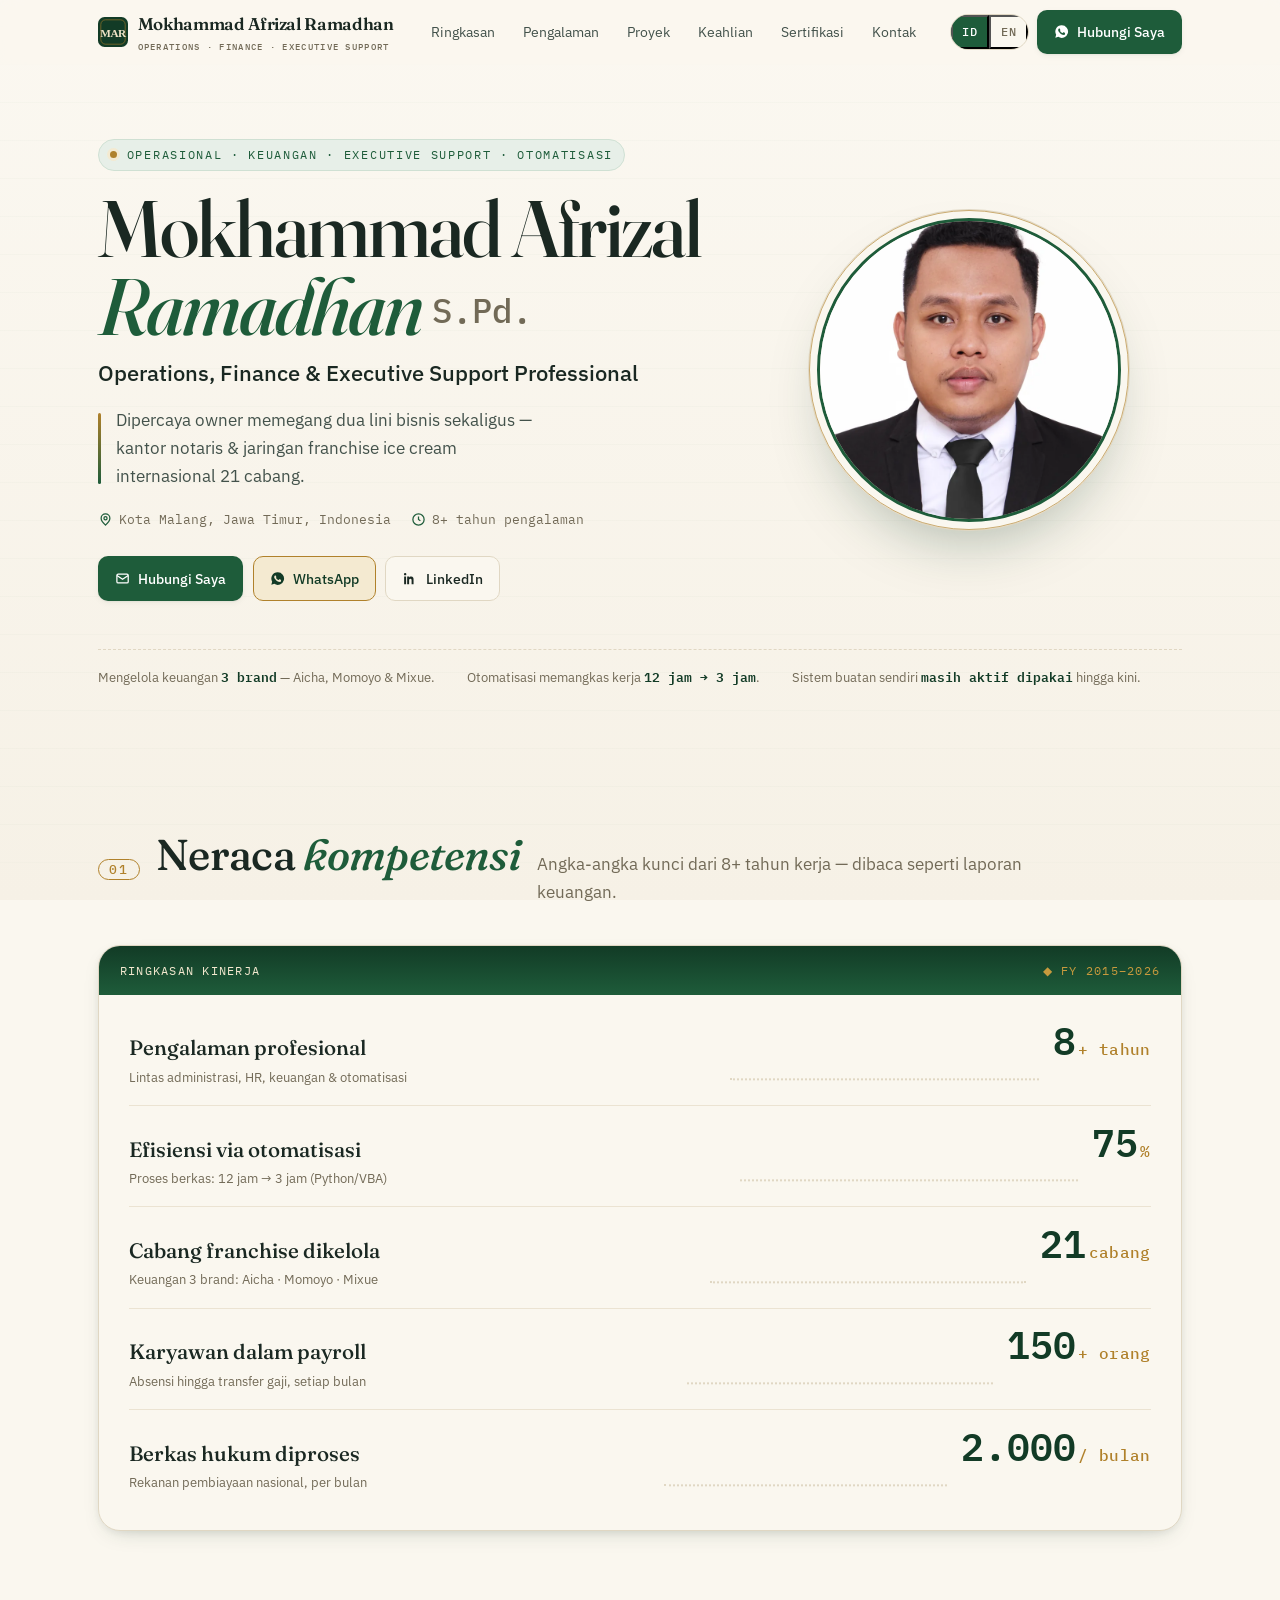
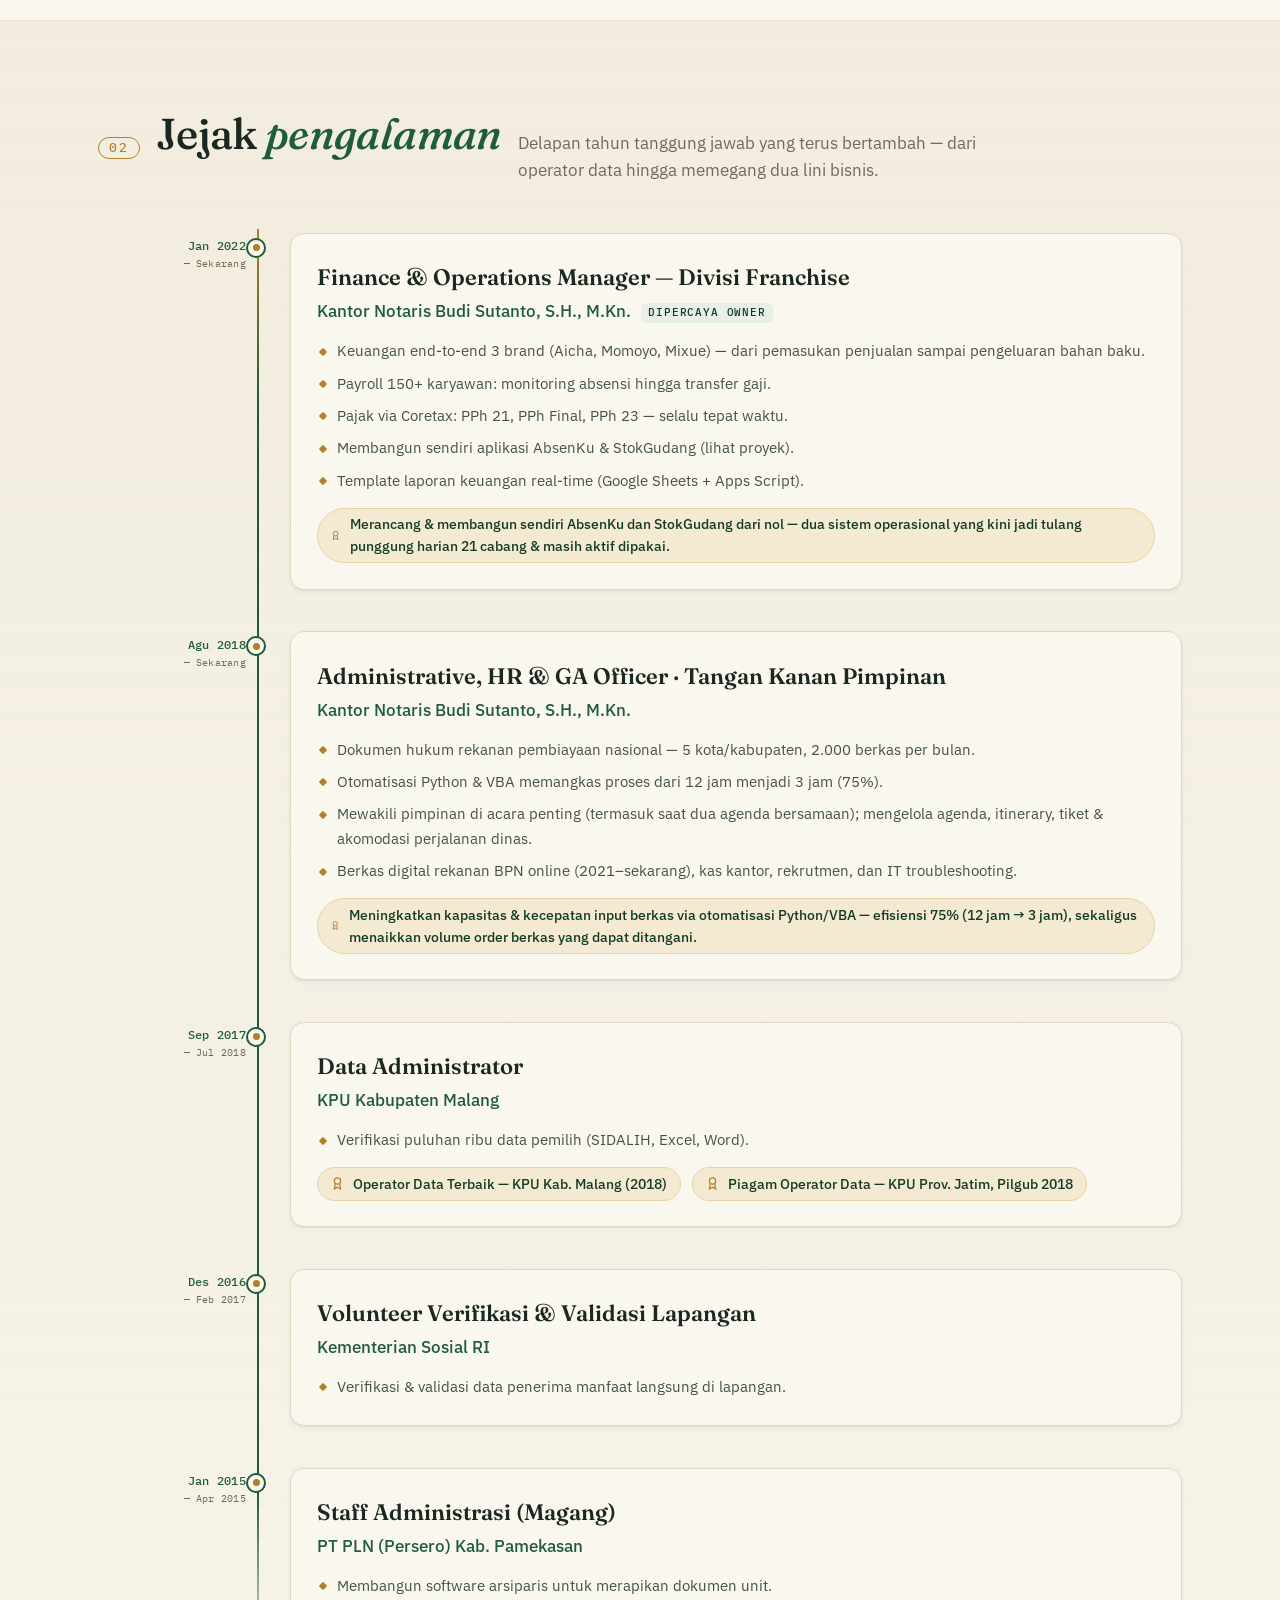
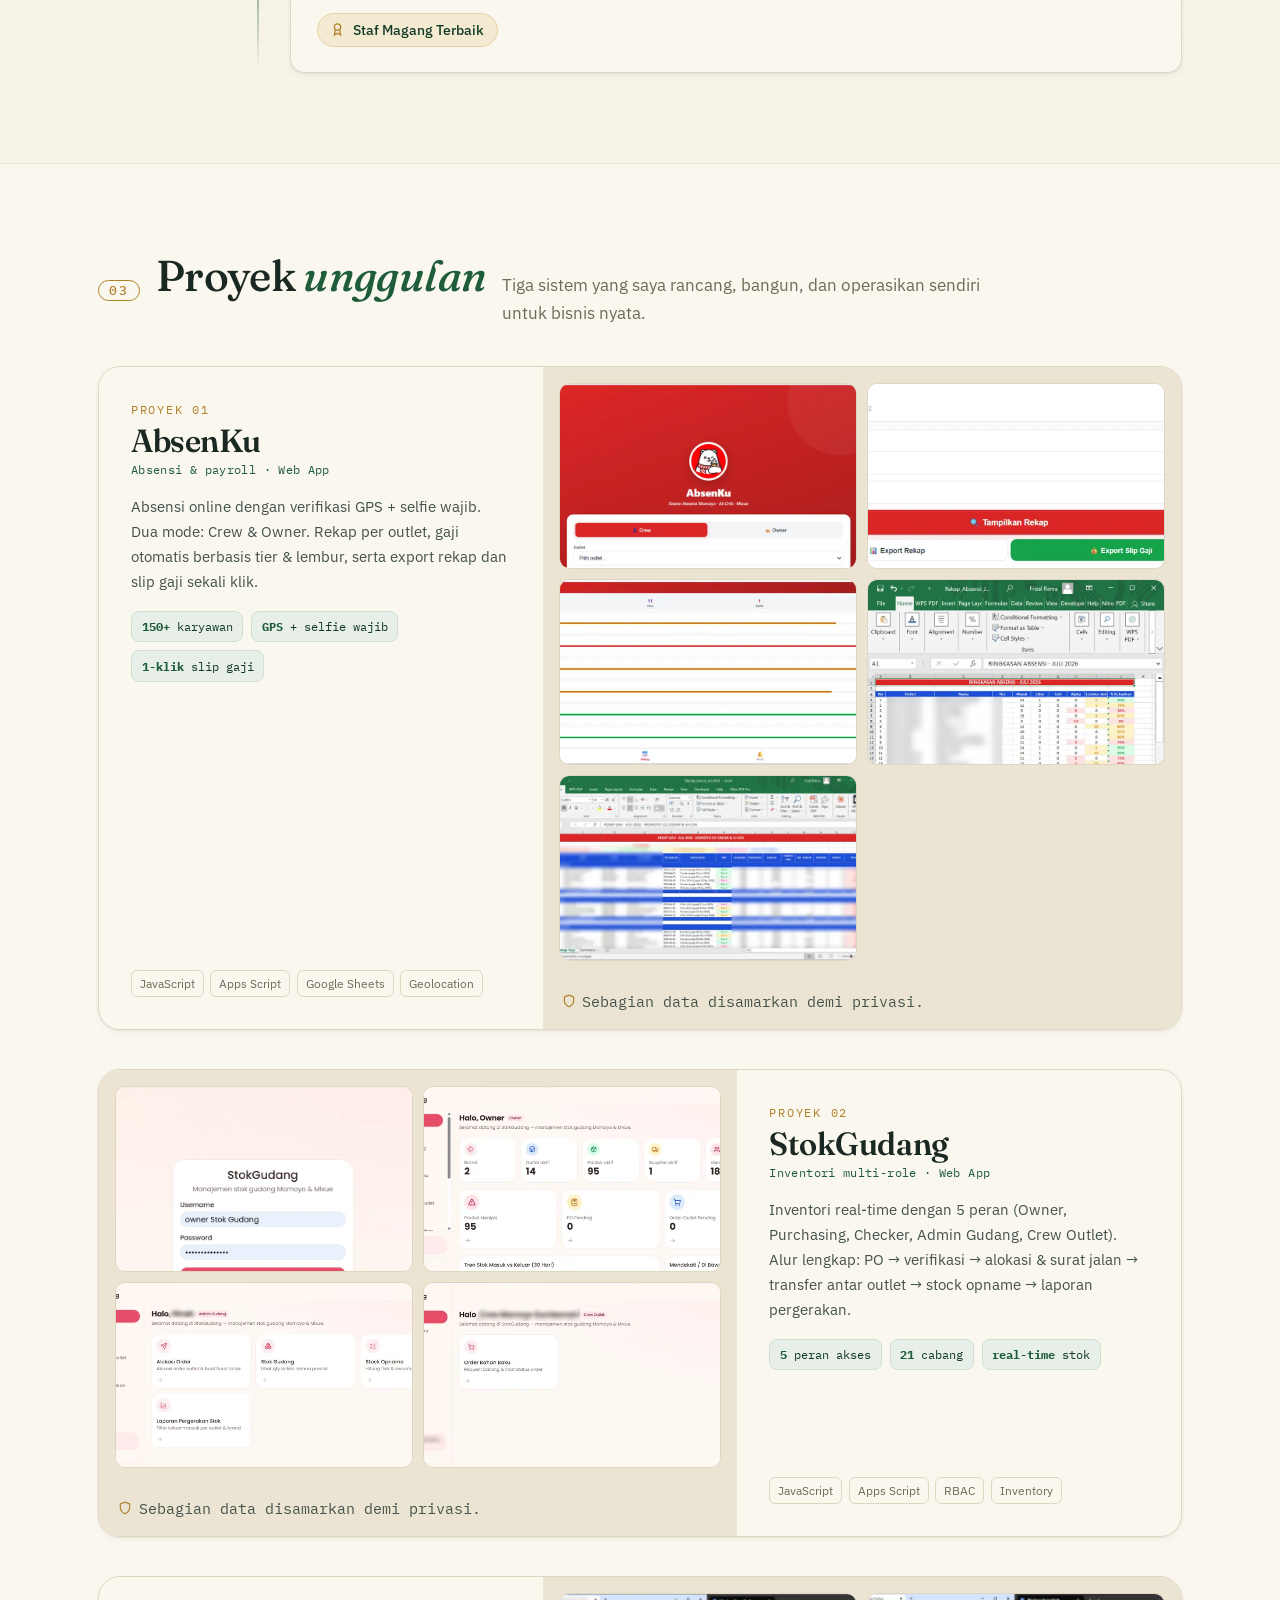
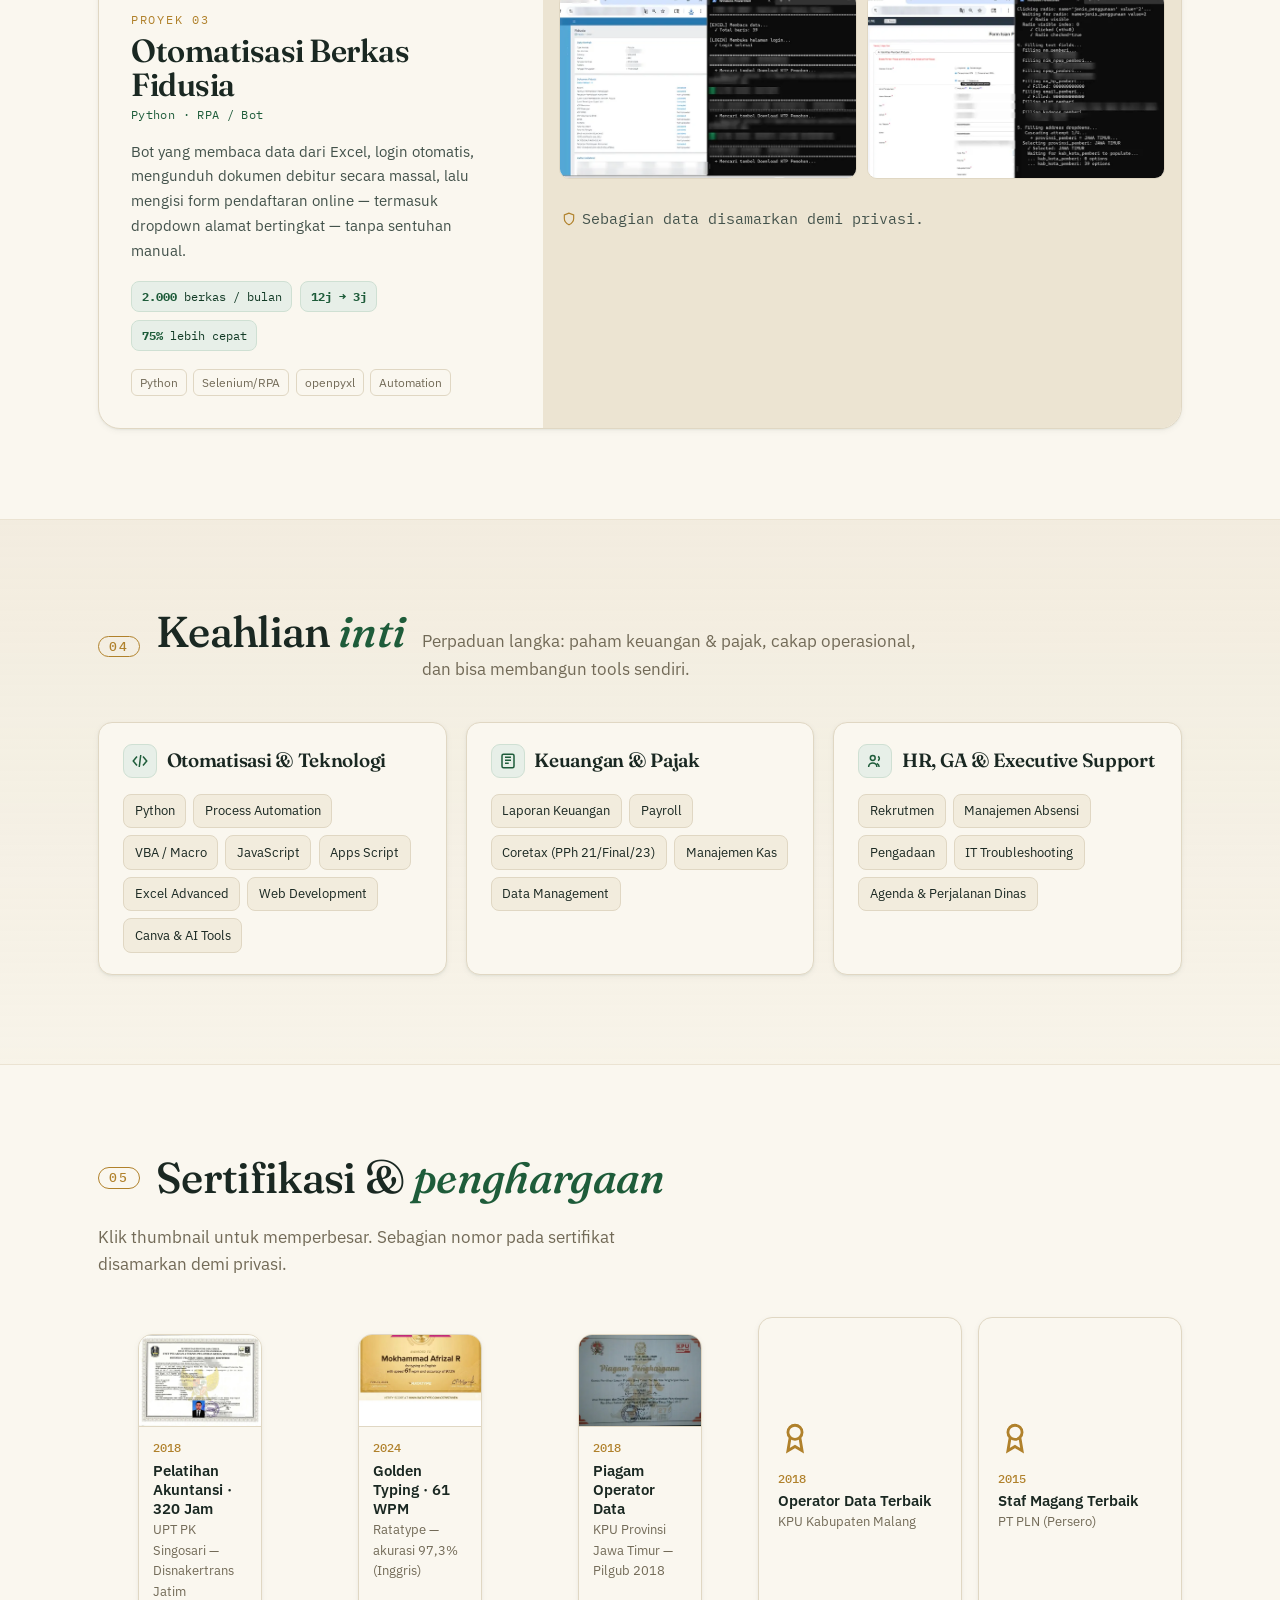
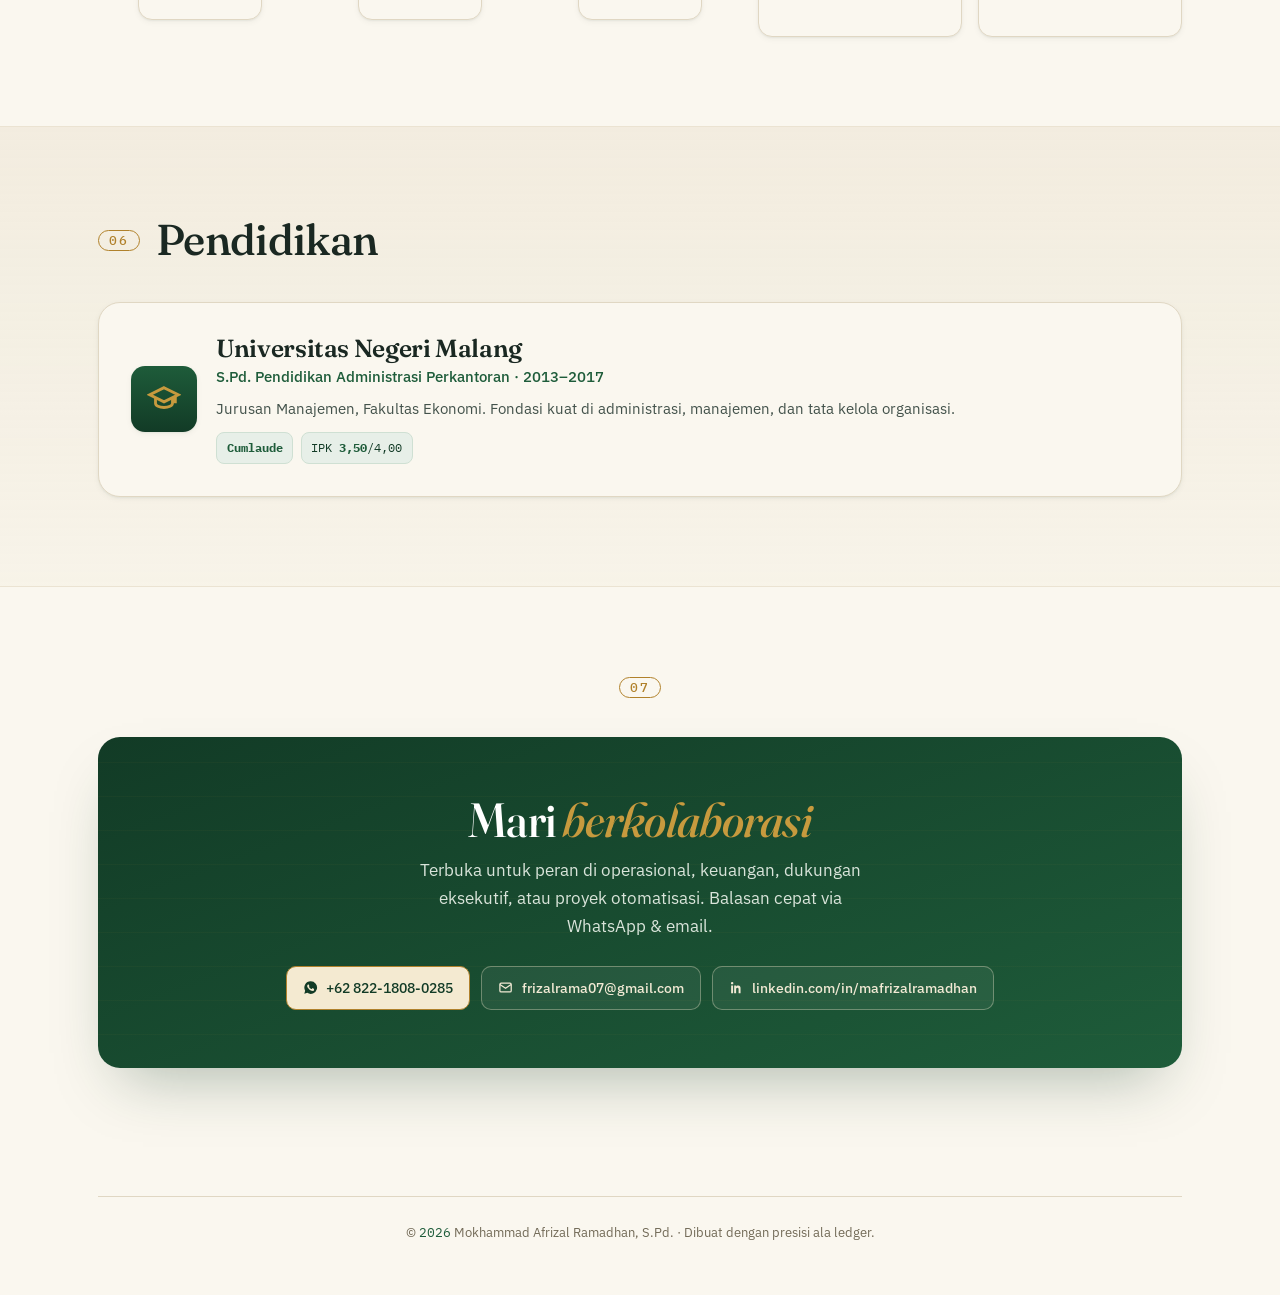
==== commit c72ad297: "Perbaiki tanggal timeline pengalaman (ID & EN) - Administrative/HR Officer: Sep 2019 -> Agu 2018 / A" ====
--- a/index.html
+++ b/index.html
@@ -217,7 +217,7 @@
       <!-- 2 -->
       <div class="tl__item" data-reveal>
         <div class="tl__dot" aria-hidden="true"></div>
-        <div class="tl__date">Sep 2019<small data-i18n="now">— Sekarang</small></div>
+        <div class="tl__date"><span data-i18n="e2date">Agu 2018</span><small data-i18n="now">— Sekarang</small></div>
         <div class="card">
           <div class="tl__role" data-i18n="e2role">Administrative, HR &amp; GA Officer · Tangan Kanan Pimpinan</div>
           <div class="tl__org">Kantor Notaris Budi Sutanto, S.H., M.Kn.</div>
@@ -233,7 +233,7 @@
       <!-- 3 -->
       <div class="tl__item" data-reveal>
         <div class="tl__dot" aria-hidden="true"></div>
-        <div class="tl__date">Sep 2017<small>— Jul 2019</small></div>
+        <div class="tl__date">Sep 2017<small>— Jul 2018</small></div>
         <div class="card">
           <div class="tl__role" data-i18n="e3role">Data Administrator</div>
           <div class="tl__org">KPU Kabupaten Malang</div>
@@ -247,7 +247,7 @@
       <!-- 4 -->
       <div class="tl__item" data-reveal>
         <div class="tl__dot" aria-hidden="true"></div>
-        <div class="tl__date">Des 2016<small>— Feb 2017</small></div>
+        <div class="tl__date"><span data-i18n="e4date">Des 2016</span><small>— Feb 2017</small></div>
         <div class="card">
           <div class="tl__role" data-i18n="e4role">Volunteer Verifikasi &amp; Validasi Lapangan</div>
           <div class="tl__org">Kementerian Sosial RI</div>
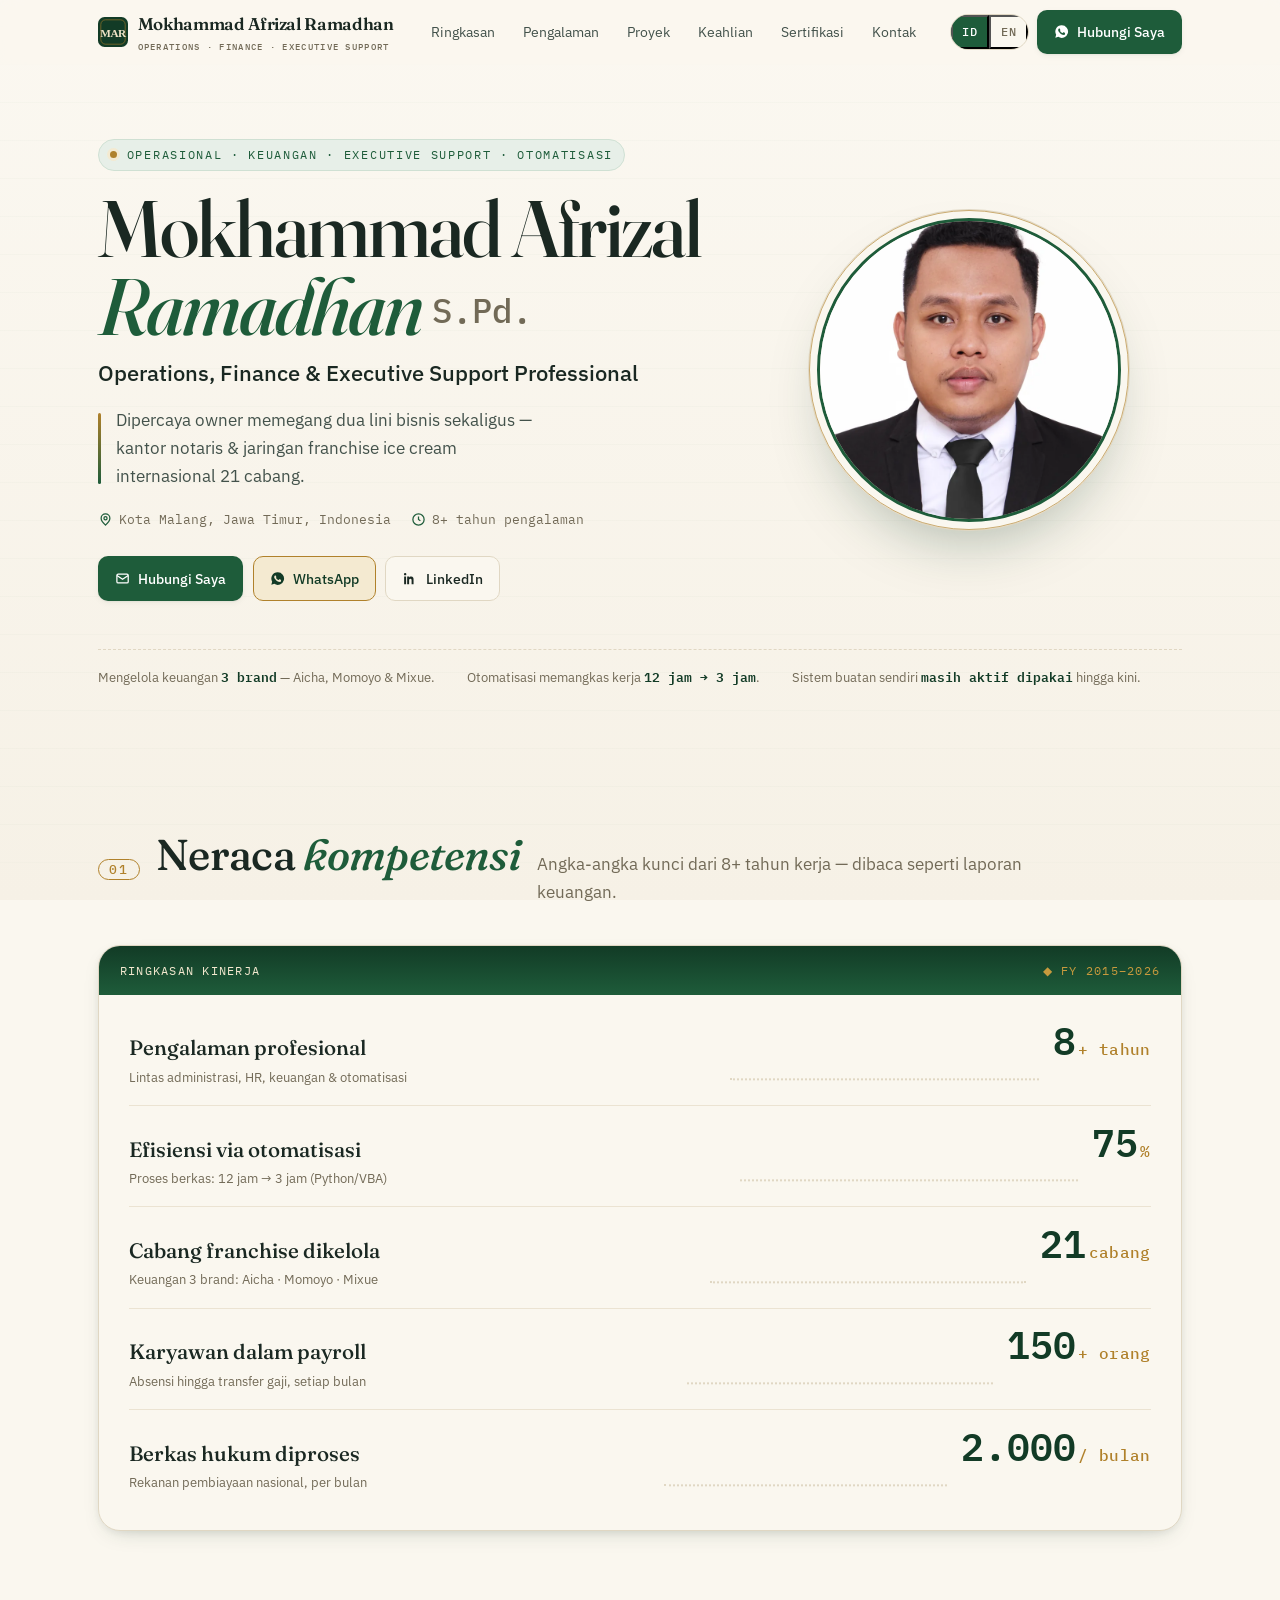
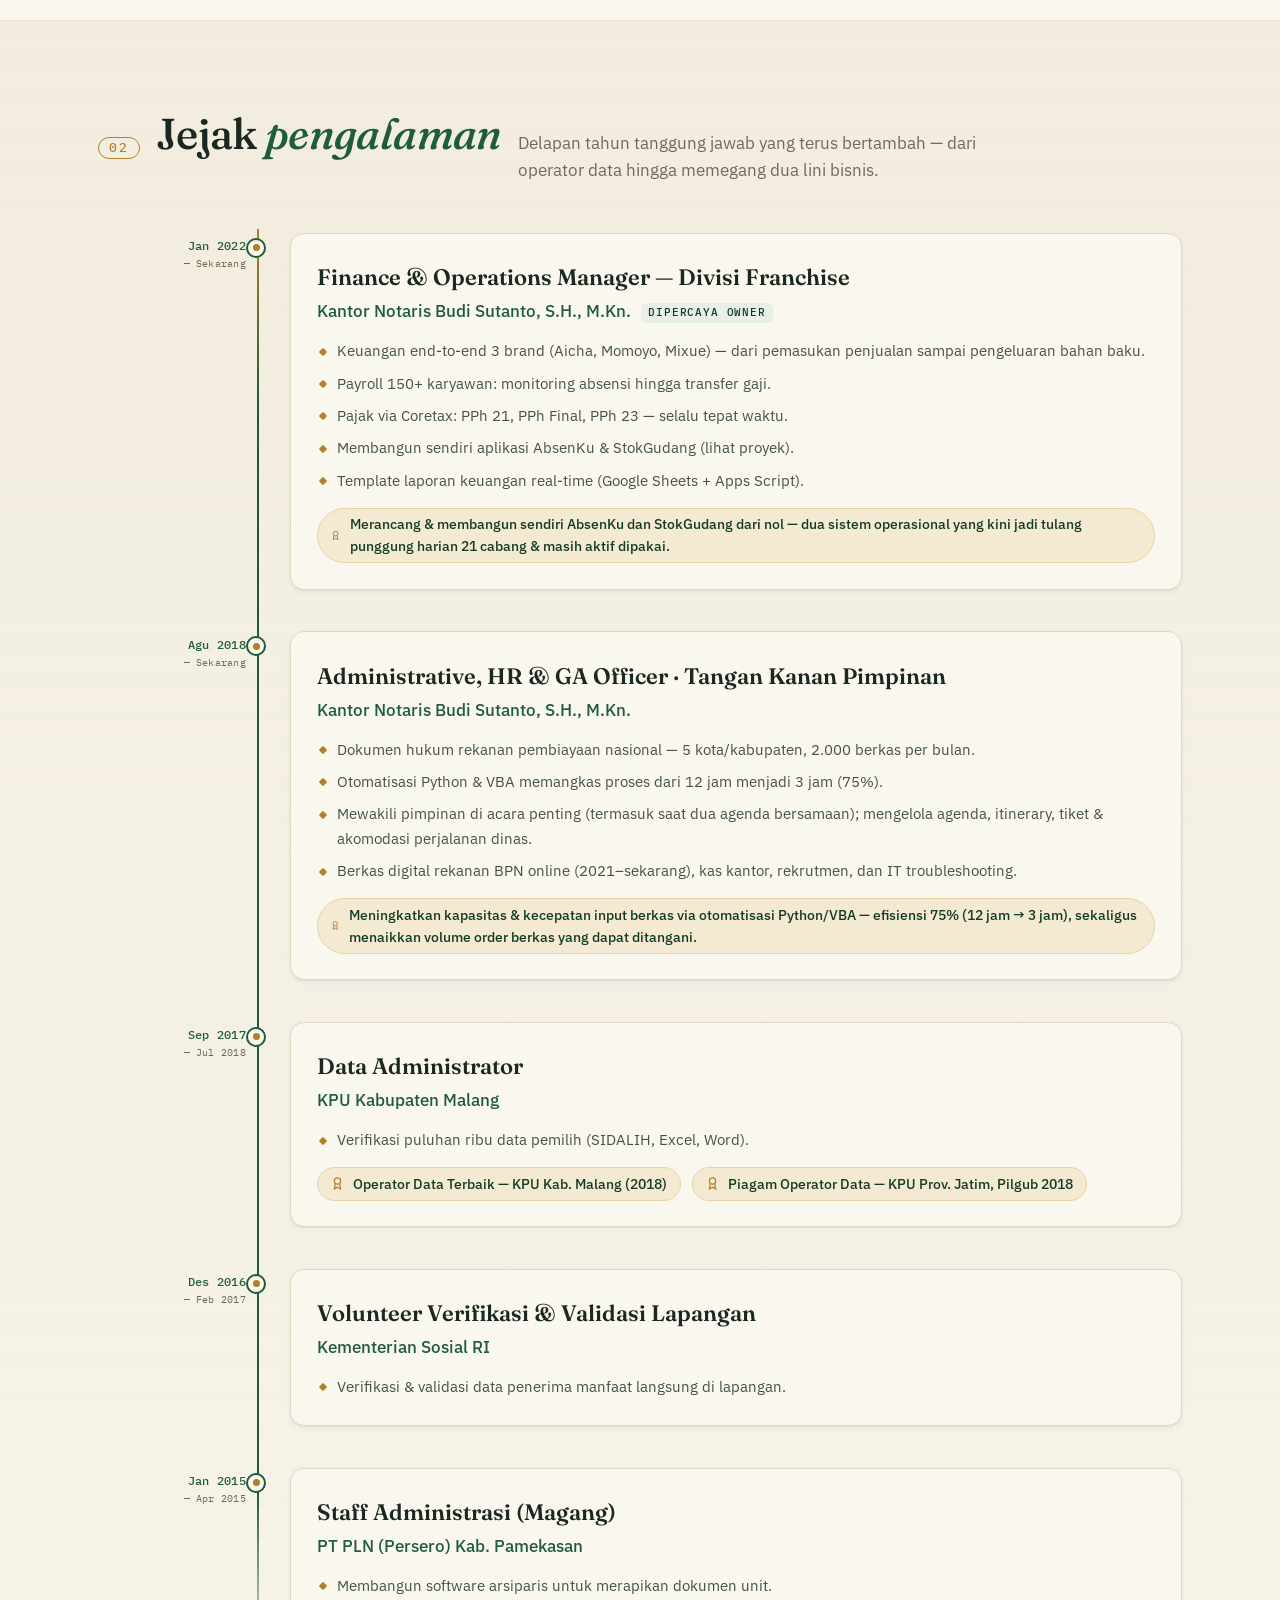
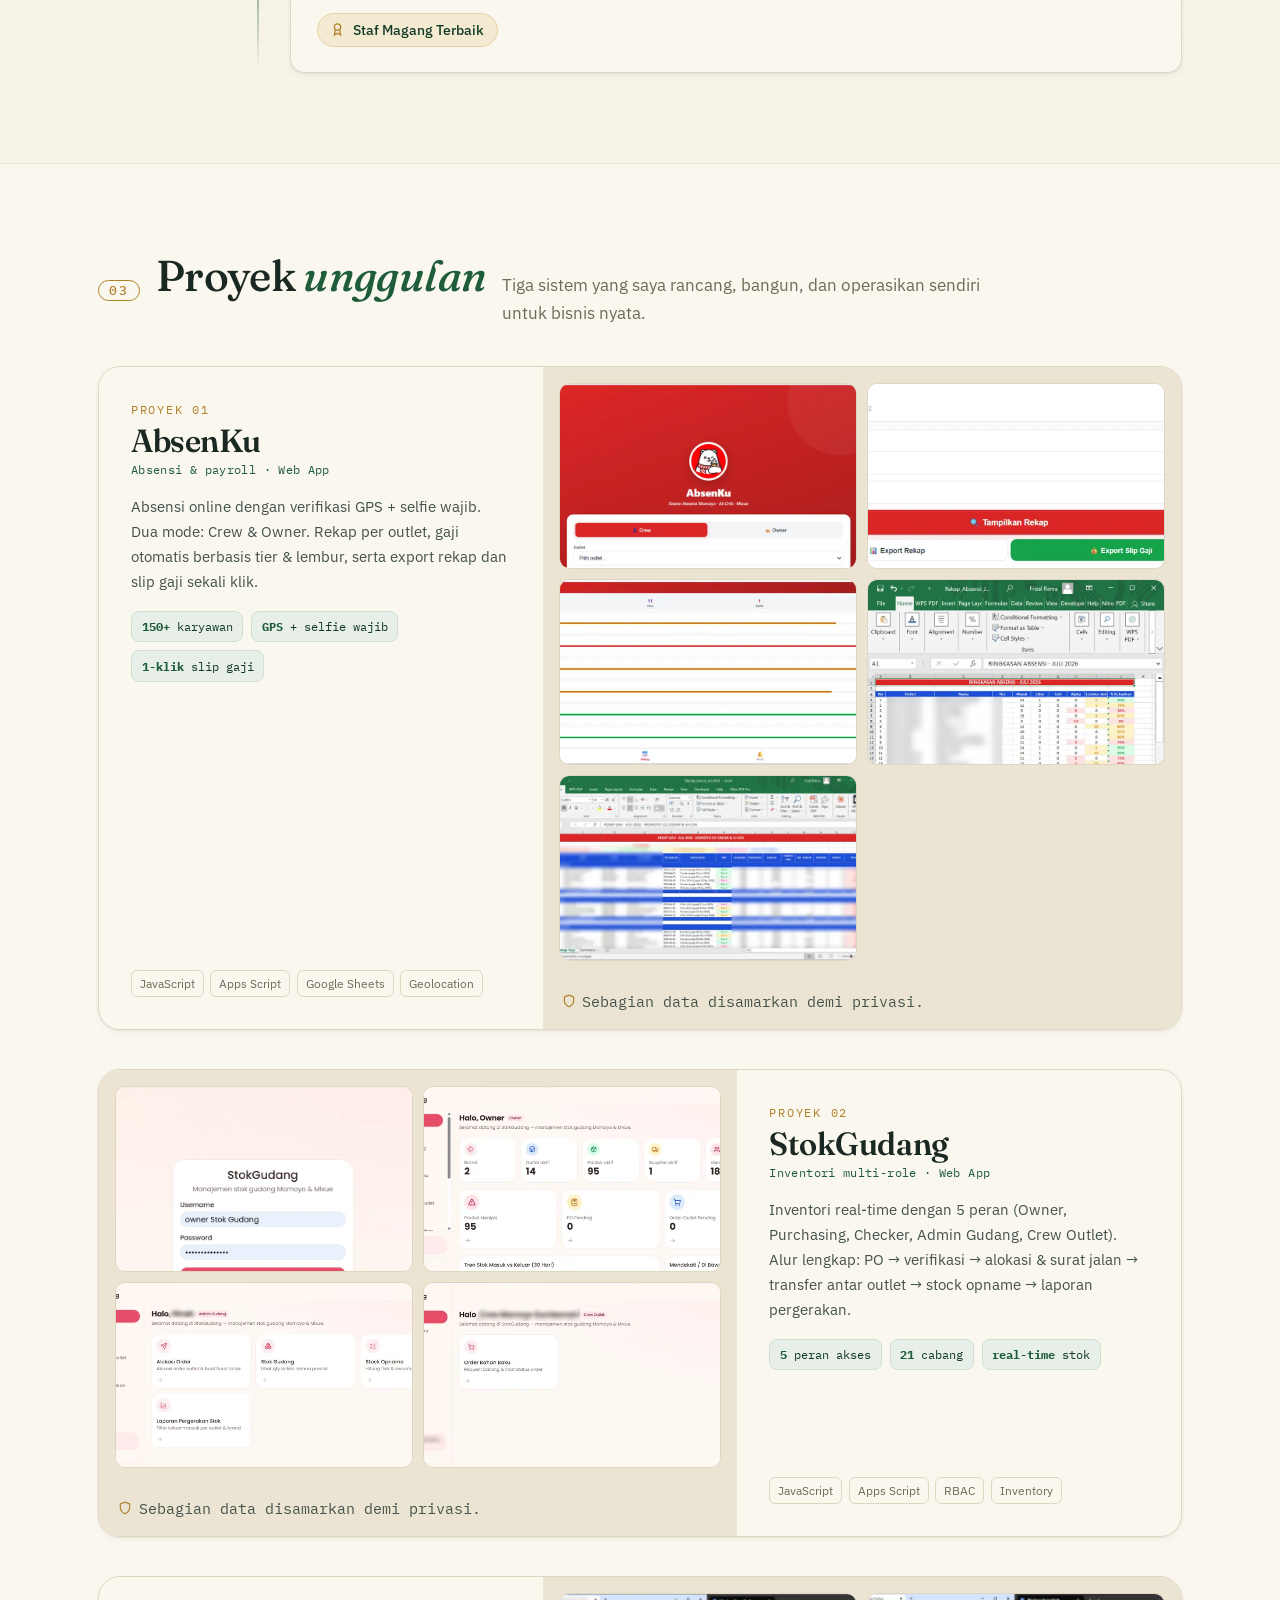
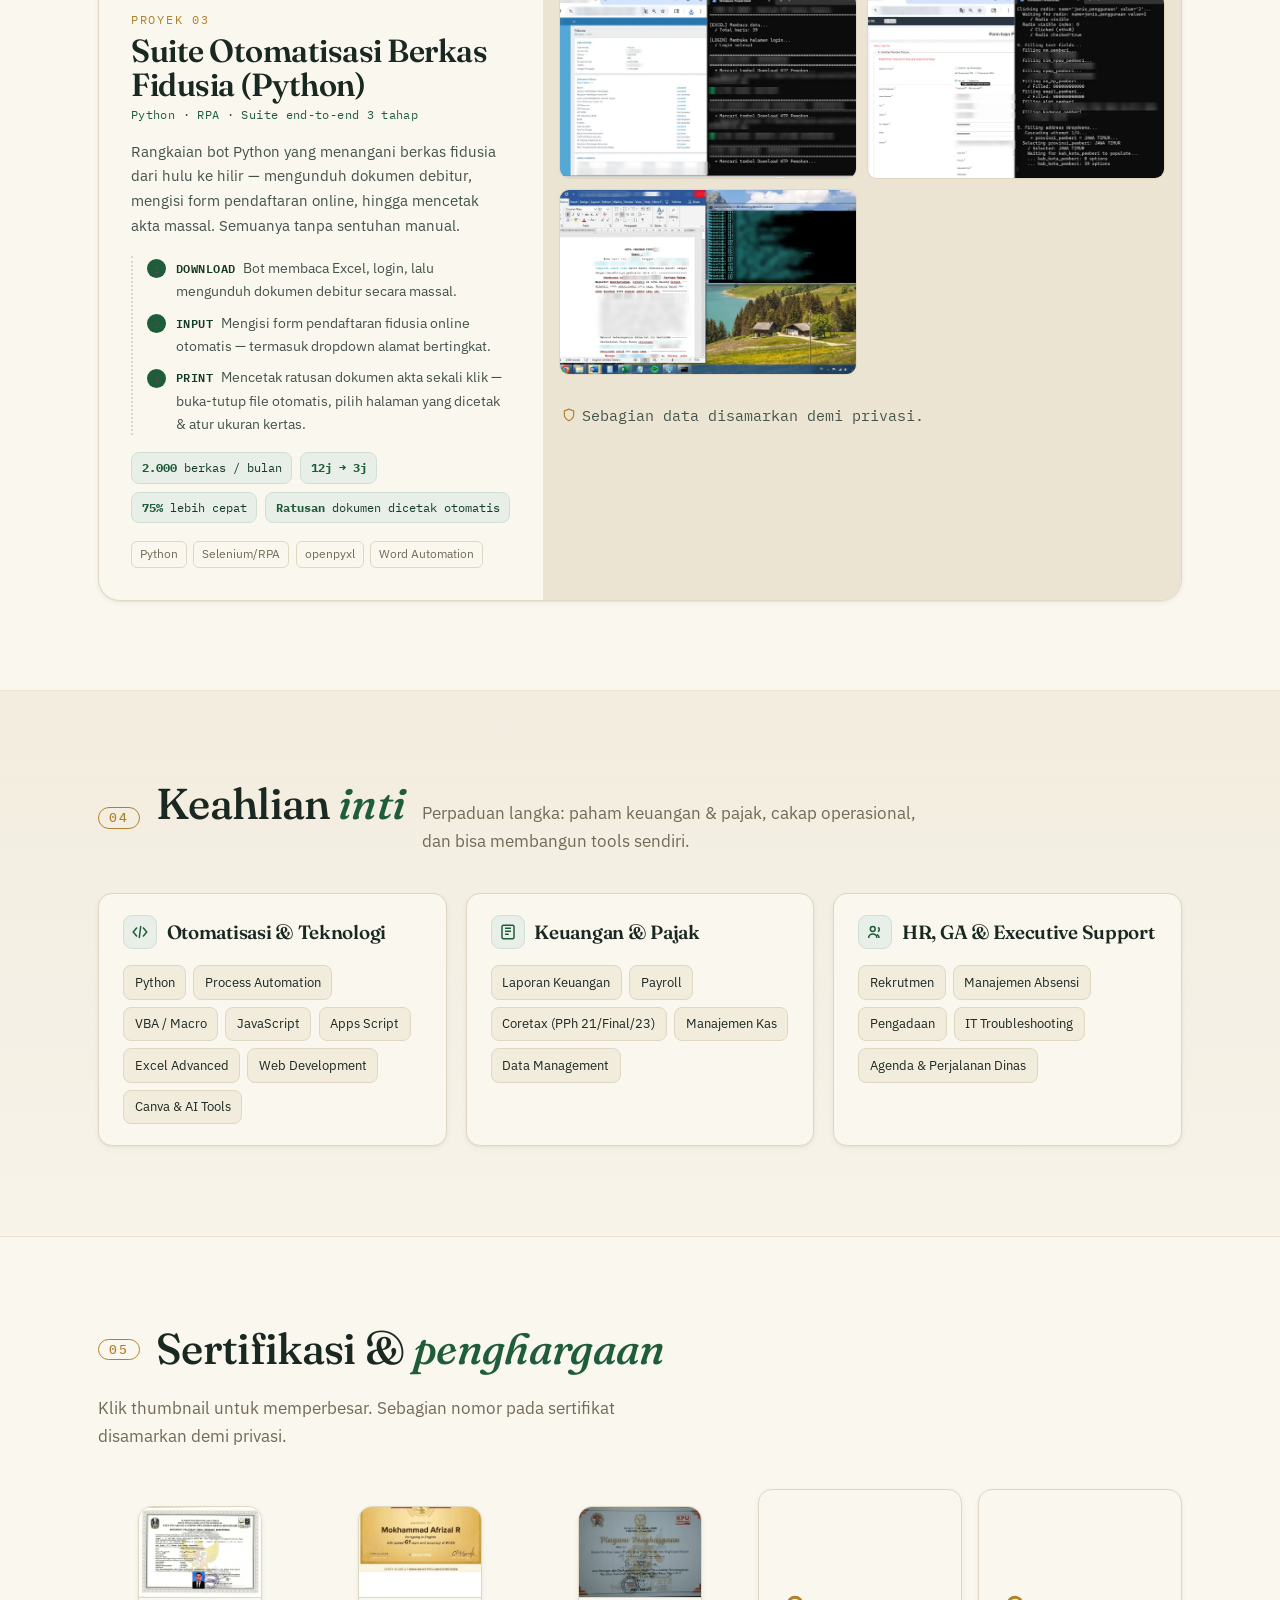
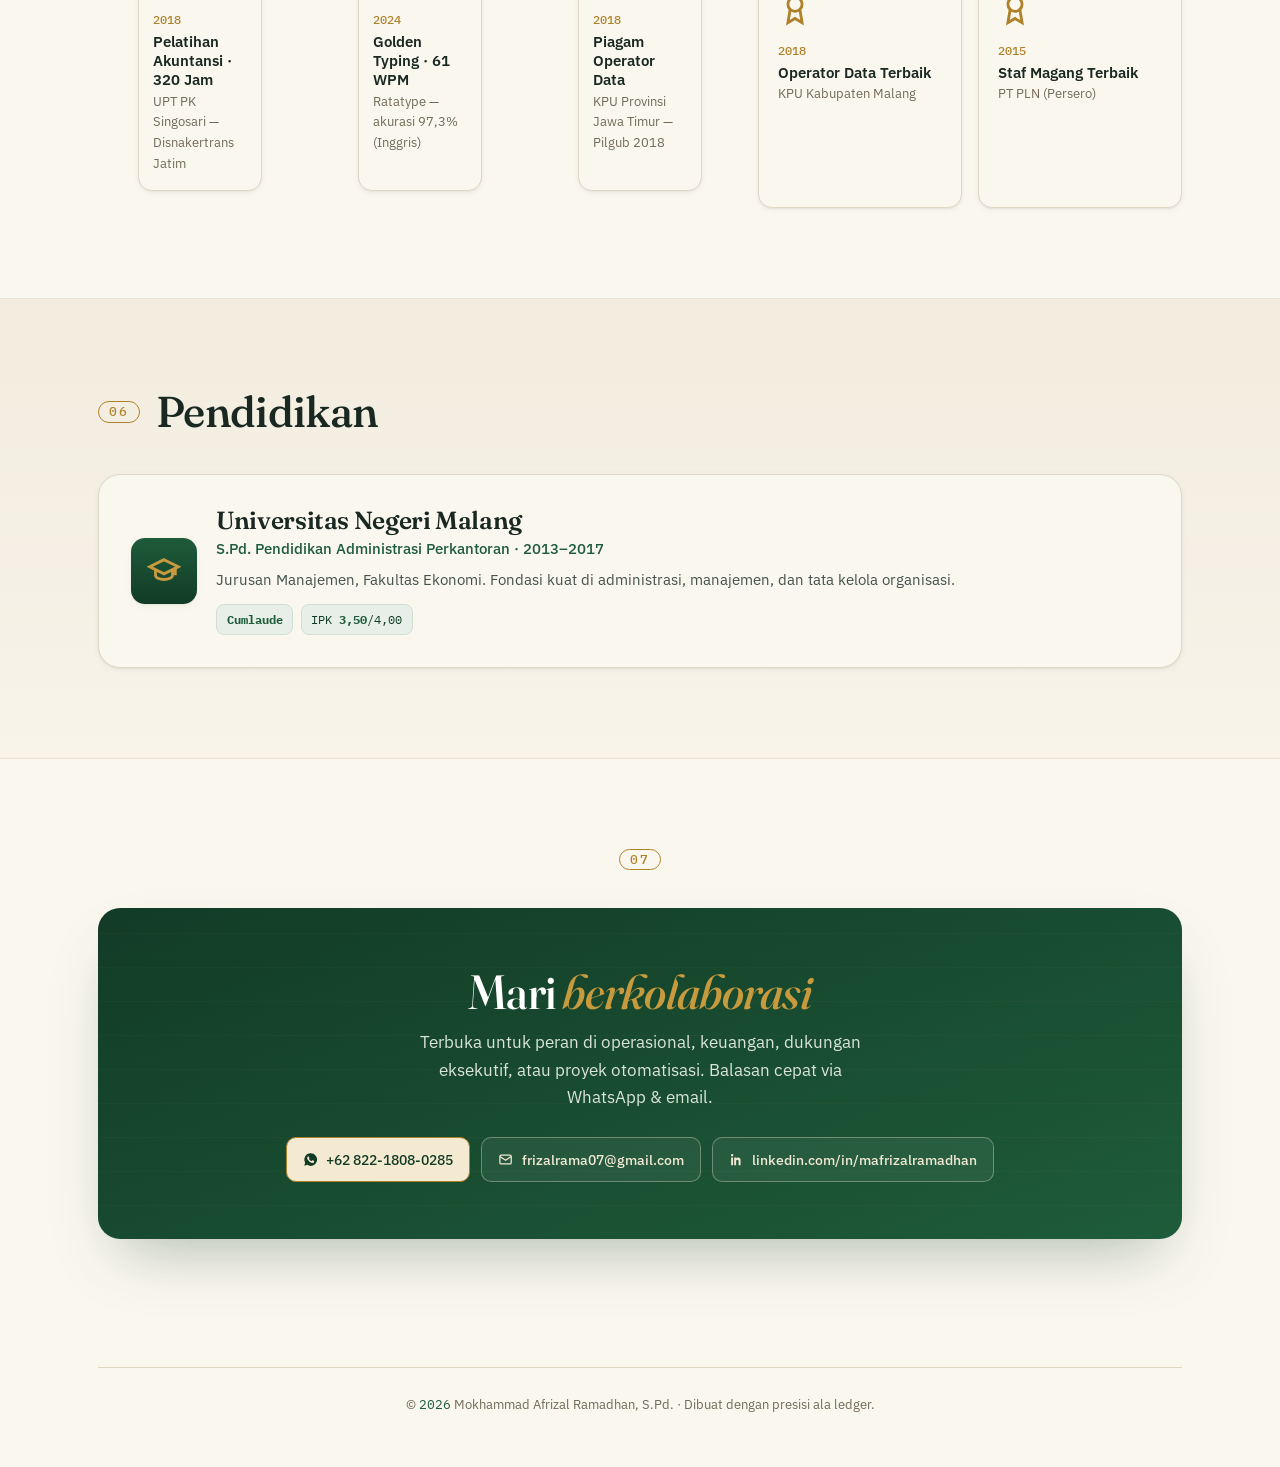
==== commit 996022bb: "Fidusia: jadikan suite otomatisasi 3 tahap + tambah bot print - Kartu proyek digabung jadi "Suite Ot" ====
--- a/index.html
+++ b/index.html
@@ -374,16 +374,22 @@
       <article class="pcard" data-reveal>
         <div class="pcard__info">
           <span class="pcard__no">PROYEK 03</span>
-          <h3 data-i18n="p3title">Otomatisasi Berkas Fidusia</h3>
-          <span class="pcard__meta">Python · RPA / Bot</span>
-          <p data-i18n="p3desc">Bot yang membaca data dari Excel, login otomatis, mengunduh dokumen debitur secara massal, lalu mengisi form pendaftaran online — termasuk dropdown alamat bertingkat — tanpa sentuhan manual.</p>
+          <h3 data-i18n="p3title">Suite Otomatisasi Berkas Fidusia (Python)</h3>
+          <span class="pcard__meta" data-i18n="p3meta">Python · RPA · Suite end-to-end 3 tahap</span>
+          <p data-i18n="p3desc">Rangkaian bot Python yang menangani berkas fidusia dari hulu ke hilir — mengunduh dokumen debitur, mengisi form pendaftaran online, hingga mencetak akta massal. Semuanya tanpa sentuhan manual.</p>
+          <ol class="stages">
+            <li><span class="stages__n">1</span><p><b>Download</b><span data-i18n="p3s1d">Bot membaca Excel, login, lalu mengunduh dokumen debitur secara massal.</span></p></li>
+            <li><span class="stages__n">2</span><p><b>Input</b><span data-i18n="p3s2d">Mengisi form pendaftaran fidusia online otomatis — termasuk dropdown alamat bertingkat.</span></p></li>
+            <li><span class="stages__n">3</span><p><b>Print</b><span data-i18n="p3s3d">Mencetak ratusan dokumen akta sekali klik — buka-tutup file otomatis, pilih halaman yang dicetak &amp; atur ukuran kertas.</span></p></li>
+          </ol>
           <div class="pcard__stats">
-            <span class="stat-chip"><b>2.000</b> <span data-i18n="p3c1">berkas / bulan</span></span>
-            <span class="stat-chip"><b>12j → 3j</b></span>
+            <span class="stat-chip"><b data-i18n="p3c1b">2.000</b> <span data-i18n="p3c1">berkas / bulan</span></span>
+            <span class="stat-chip"><b data-i18n="p3c4">12j → 3j</b></span>
             <span class="stat-chip"><b>75%</b> <span data-i18n="p3c2">lebih cepat</span></span>
+            <span class="stat-chip"><b data-i18n="p3c3b">Ratusan</b> <span data-i18n="p3c3">dokumen dicetak otomatis</span></span>
           </div>
           <div class="pcard__tags">
-            <span class="tag">Python</span><span class="tag">Selenium/RPA</span><span class="tag">openpyxl</span><span class="tag">Automation</span>
+            <span class="tag">Python</span><span class="tag">Selenium/RPA</span><span class="tag">openpyxl</span><span class="tag">Word Automation</span>
           </div>
         </div>
         <div class="gallery" data-gallery="Fidusia">
@@ -396,6 +402,11 @@
             <img src="assets/img/projects/fidusia-input-t.webp" loading="lazy" alt="Bot mengisi form pendaftaran online termasuk dropdown alamat bertingkat">
             <span class="shot__zoom"><svg viewBox="0 0 24 24" fill="none" stroke="currentColor" stroke-width="2"><circle cx="11" cy="11" r="7"/><path d="m21 21-4-4M11 8v6M8 11h6"/></svg></span>
             <figcaption data-i18n="p3i2">Input form otomatis — dropdown alamat bertingkat</figcaption>
+          </figure>
+          <figure class="shot" tabindex="0" role="button" data-full="assets/img/projects/fidusia-print.webp" aria-label="Buka gambar: bot Python mencetak dokumen akta otomatis">
+            <img src="assets/img/projects/fidusia-print-t.webp" loading="lazy" alt="Bot Python mencetak dokumen akta secara otomatis, dengan log proses di terminal">
+            <span class="shot__zoom"><svg viewBox="0 0 24 24" fill="none" stroke="currentColor" stroke-width="2"><circle cx="11" cy="11" r="7"/><path d="m21 21-4-4M11 8v6M8 11h6"/></svg></span>
+            <figcaption data-i18n="p3i3">Bot Python mencetak ratusan dokumen akta otomatis — buka-tutup file, pilih halaman &amp; ukuran kertas, sekali klik</figcaption>
           </figure>
           <p class="gallery__note"><svg viewBox="0 0 24 24" fill="none" stroke="currentColor" stroke-width="2"><path d="M12 2 4 5v6c0 5 3.4 8.5 8 11 4.6-2.5 8-6 8-11V5l-8-3Z"/></svg><span data-i18n="privnote">Sebagian data disamarkan demi privasi.</span></p>
         </div>
--- a/assets/css/style.css
+++ b/assets/css/style.css
@@ -299,6 +299,17 @@
 .pcard h3{ font-family:var(--font-display); font-size:clamp(1.5rem,3vw,2rem); font-weight:600; margin:.3rem 0 .1rem; font-variation-settings:"opsz" 60; }
 .pcard__meta{ font-family:var(--font-mono); font-size:.76rem; color:var(--green); letter-spacing:.03em; }
 .pcard p{ color:var(--ink-soft); margin:.9rem 0 0; font-size:.96rem; }
+/* end-to-end stages */
+.stages{ margin:1.1rem 0 0; padding:0; list-style:none; display:grid; gap:.55rem;
+  border-left:2px dotted var(--line); padding-left:.9rem; }
+.stages li{ display:flex; gap:.6rem; align-items:flex-start; }
+.stages__n{ flex:none; width:19px; height:19px; border-radius:50%; display:grid; place-items:center;
+  background:var(--green); color:#fff; font-family:var(--font-mono); font-size:.64rem; font-weight:600;
+  margin-top:.2rem; }
+.stages p{ margin:0; font-size:.89rem; }
+.stages b{ color:var(--green-deep); font-weight:600; font-family:var(--font-mono);
+  font-size:.78rem; letter-spacing:.04em; text-transform:uppercase; margin-right:.45rem; }
+.stages span{ color:var(--ink-soft); }
 .pcard__stats{ display:flex; flex-wrap:wrap; gap:.5rem; margin:1.1rem 0 0; }
 .stat-chip{ font-family:var(--font-mono); font-size:.74rem; background:var(--green-tint); border:1px solid #cfe0d3;
   color:var(--green-deep); border-radius:8px; padding:.32rem .6rem; }
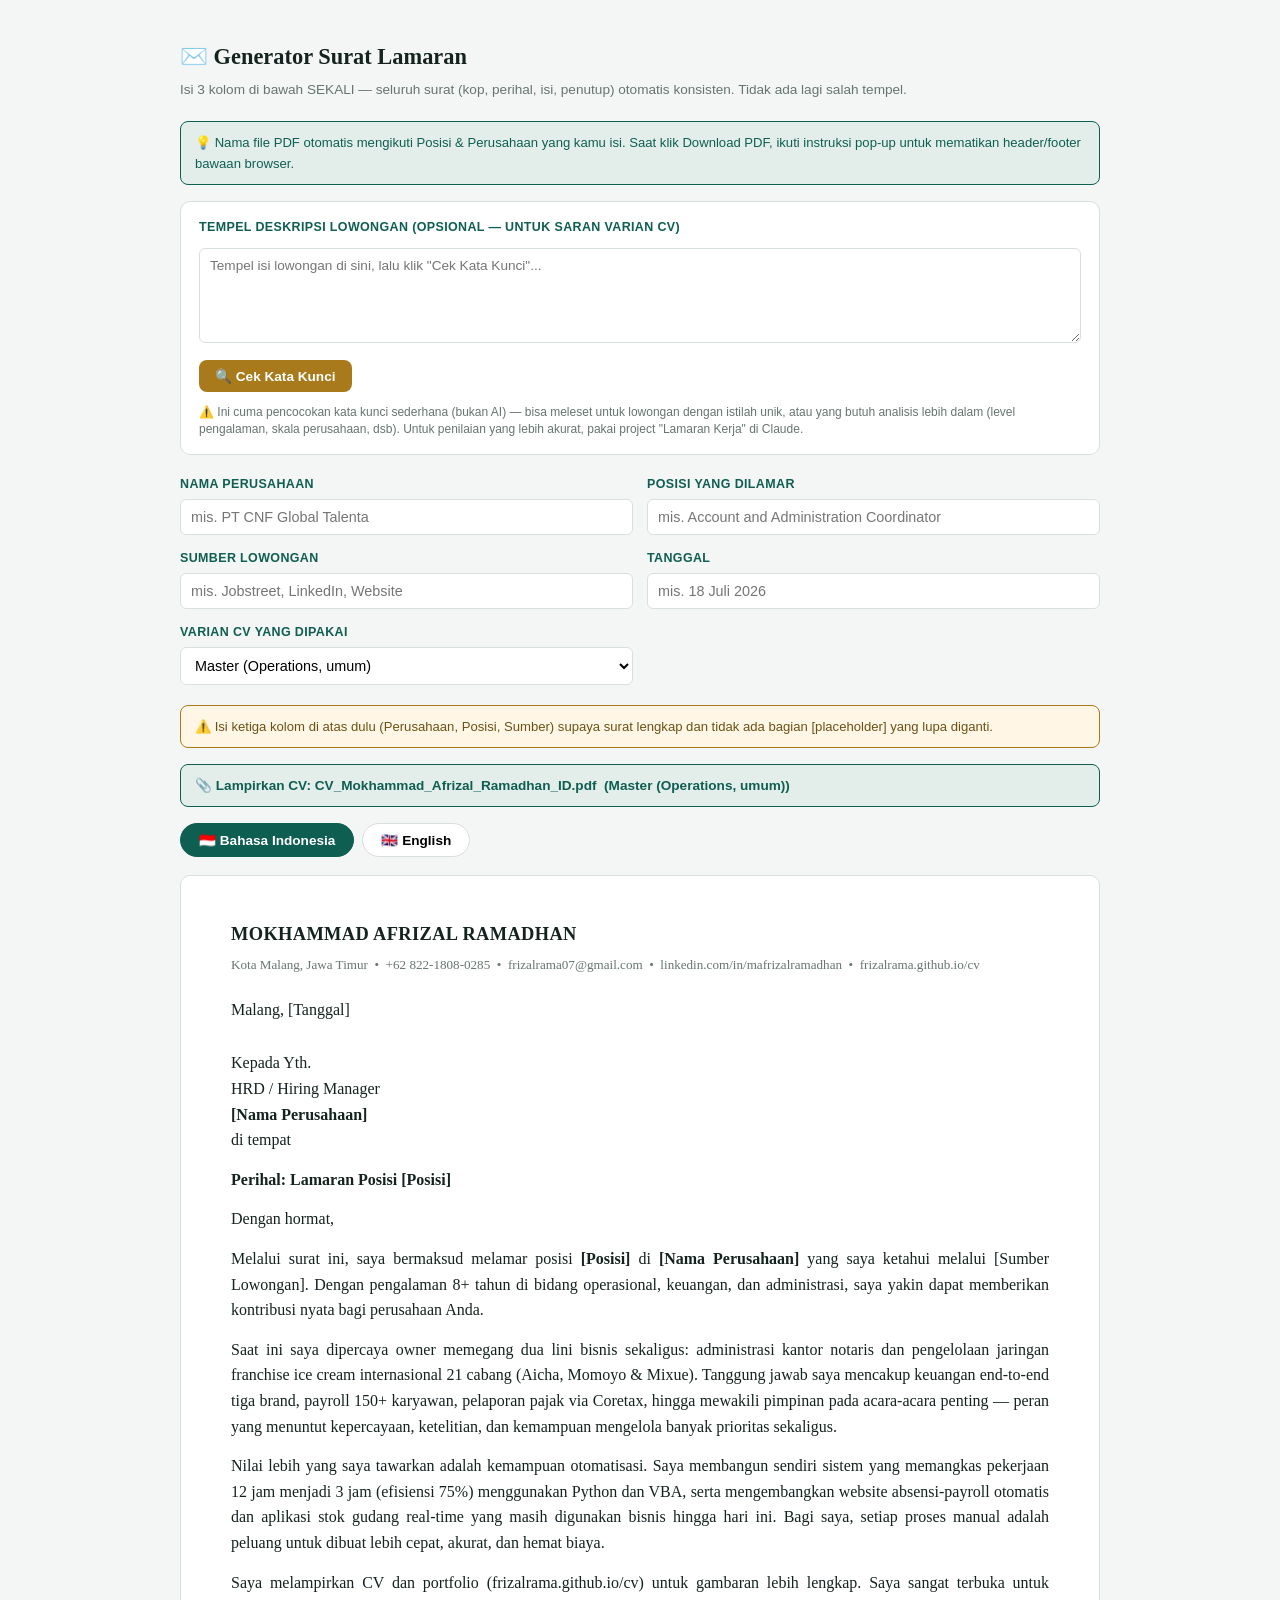
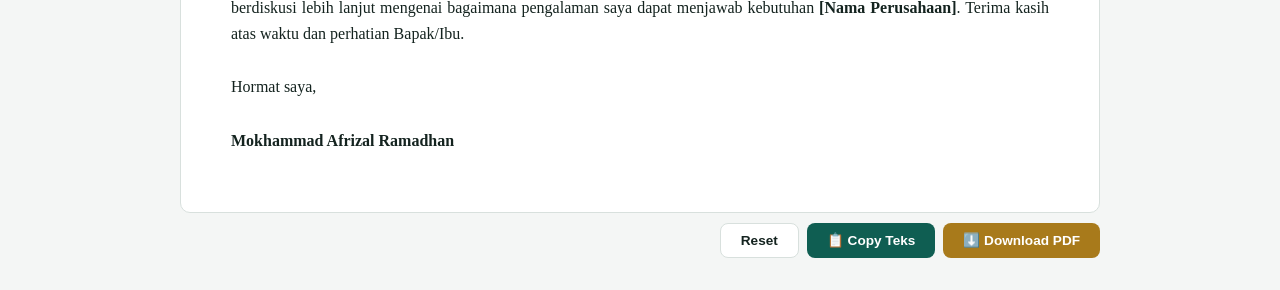
==== commit 3521c6ea: "surat/index.html" ====
--- a/index.html
+++ b/index.html
@@ -2,557 +2,372 @@
 <html lang="id">
 <head>
 <meta charset="UTF-8">
-<meta name="viewport" content="width=device-width, initial-scale=1">
-<title>Mokhammad Afrizal Ramadhan — Operations, Finance & Executive Support</title>
-<meta name="description" content="CV & portofolio Mokhammad Afrizal Ramadhan, S.Pd. — profesional Operasional, Keuangan & Dukungan Eksekutif dengan 8+ tahun pengalaman. Otomatisasi Python/VBA, payroll 150+ karyawan, keuangan 21 cabang franchise.">
-<meta name="author" content="Mokhammad Afrizal Ramadhan">
-<meta name="theme-color" content="#123B26">
-<link rel="canonical" href="https://frizalrama.github.io/cv/">
-
-<!-- Favicon -->
-<link rel="icon" href="favicon.svg" type="image/svg+xml">
-<link rel="apple-touch-icon" href="favicon.svg">
-<link rel="manifest" href="site.webmanifest">
-
-<!-- Open Graph -->
-<meta property="og:type" content="profile">
-<meta property="og:site_name" content="Mokhammad Afrizal Ramadhan — CV">
-<meta property="og:title" content="Mokhammad Afrizal Ramadhan, S.Pd.">
-<meta property="og:description" content="Operations, Finance & Executive Support Professional — 8+ tahun. Otomatisasi, payroll 150+ karyawan, keuangan 21 cabang franchise.">
-<meta property="og:url" content="https://frizalrama.github.io/cv/">
-<meta property="og:image" content="https://frizalrama.github.io/cv/assets/img/me/og-image.jpg">
-<meta property="og:image:width" content="1200">
-<meta property="og:image:height" content="630">
-<meta property="og:locale" content="id_ID">
-<meta property="og:locale:alternate" content="en_US">
-<meta property="profile:first_name" content="Mokhammad Afrizal">
-<meta property="profile:last_name" content="Ramadhan">
-
-<!-- Twitter -->
-<meta name="twitter:card" content="summary_large_image">
-<meta name="twitter:title" content="Mokhammad Afrizal Ramadhan, S.Pd.">
-<meta name="twitter:description" content="Operations, Finance & Executive Support Professional — 8+ tahun pengalaman.">
-<meta name="twitter:image" content="https://frizalrama.github.io/cv/assets/img/me/og-image.jpg">
-
-<!-- Fonts -->
-<link rel="preconnect" href="https://fonts.googleapis.com">
-<link rel="preconnect" href="https://fonts.gstatic.com" crossorigin>
-<link rel="stylesheet" href="https://fonts.googleapis.com/css2?family=Fraunces:ital,opsz,wght@0,9..144,400..900;1,9..144,400..600&family=IBM+Plex+Mono:wght@400;500;600&family=IBM+Plex+Sans:wght@400;500;600;700&display=swap">
-<link rel="stylesheet" href="assets/css/style.css">
-
-<!-- Structured data -->
-<script type="application/ld+json">
-{
-  "@context":"https://schema.org",
-  "@type":"Person",
-  "name":"Mokhammad Afrizal Ramadhan",
-  "honorificSuffix":"S.Pd.",
-  "jobTitle":"Operations, Finance & Executive Support Professional",
-  "image":"https://frizalrama.github.io/cv/assets/img/me/og-image.jpg",
-  "url":"https://frizalrama.github.io/cv/",
-  "email":"mailto:frizalrama07@gmail.com",
-  "telephone":"+6282218080285",
-  "address":{"@type":"PostalAddress","addressLocality":"Kota Malang","addressRegion":"Jawa Timur","addressCountry":"ID"},
-  "sameAs":["https://www.linkedin.com/in/mafrizalramadhan"],
-  "alumniOf":{"@type":"CollegeOrUniversity","name":"Universitas Negeri Malang"},
-  "knowsLanguage":["id","en"],
-  "knowsAbout":["Process Automation","Python","VBA","Financial Reporting","Payroll","Tax (Coretax)","Human Resources","Executive Support"]
-}
-</script>
+<title>Generator Surat Lamaran — Afrizal</title>
+<style>
+  :root{
+    --ink:#14231F; --green:#0F5E52; --green-soft:#E3EEEB;
+    --gold:#A87A1B; --grey:#667571; --line:#D8E0DD; --paper:#F4F6F5; --card:#fff;
+  }
+  *{box-sizing:border-box}
+  body{font-family:Georgia,'Times New Roman',serif;background:var(--paper);color:var(--ink);margin:0;padding:24px;line-height:1.6}
+  .wrap{max-width:920px;margin:0 auto}
+  h1{font-size:1.4rem;margin-bottom:4px}
+  .sub{color:var(--grey);font-family:Arial,sans-serif;font-size:.85rem;margin-bottom:20px}
+  .grid{display:grid;grid-template-columns:1fr 1fr;gap:14px;margin-bottom:20px}
+  @media(max-width:700px){.grid{grid-template-columns:1fr}}
+  label{font-family:Arial,sans-serif;font-size:.78rem;font-weight:600;color:var(--green);text-transform:uppercase;letter-spacing:.03em;display:block;margin-bottom:4px}
+  input,select{width:100%;padding:9px 10px;border:1.5px solid var(--line);border-radius:6px;font-family:Arial,sans-serif;font-size:.9rem;background:var(--card)}
+  input:focus,select:focus{outline:2px solid var(--green);border-color:var(--green)}
+  .toggle{display:flex;gap:8px;margin-bottom:18px;font-family:Arial,sans-serif}
+  .toggle button{padding:8px 18px;border-radius:99px;border:1.5px solid var(--line);background:var(--card);cursor:pointer;font-weight:600;font-size:.85rem}
+  .toggle button.on{background:var(--green);color:#fff;border-color:var(--green)}
+  .letter{background:var(--card);border:1px solid var(--line);border-radius:10px;padding:44px 50px;min-height:300px}
+  .letter b{font-weight:700}
+  .lname{font-size:1.15rem;font-weight:700;letter-spacing:.02em}
+  .lcontact{font-size:.82rem;color:var(--grey);margin-top:4px;margin-bottom:22px}
+  .lp{margin-bottom:14px;text-align:justify}
+  .lgap{height:14px}
+  .copybar{display:flex;justify-content:flex-end;margin:10px 0;gap:8px;font-family:Arial,sans-serif}
+  .copybar button{padding:9px 20px;border-radius:8px;border:0;background:var(--green);color:#fff;font-weight:600;cursor:pointer;font-size:.85rem}
+  .copybar button:hover{opacity:.9}
+  .copybar .ghost{background:var(--card);color:var(--ink);border:1.5px solid var(--line)}
+  .copybar .pdf{background:var(--gold)}
+  .hint{font-family:Arial,sans-serif;font-size:.78rem;color:var(--grey);margin-top:-10px;margin-bottom:18px}
+  .warn{background:#FFF6E5;border:1px solid var(--gold);border-radius:8px;padding:10px 14px;font-family:Arial,sans-serif;font-size:.82rem;color:#6b5117;margin-bottom:16px;display:none}
+  .warn.show{display:block}
+  .cvnote{background:var(--green-soft);border:1px solid var(--green);border-radius:8px;padding:10px 14px;font-family:Arial,sans-serif;font-size:.85rem;color:var(--green);margin-bottom:16px;font-weight:600}
+  .jdbox{background:var(--card);border:1px solid var(--line);border-radius:10px;padding:16px 18px;margin-bottom:20px}
+  .jdbox textarea{width:100%;padding:9px 10px;border:1.5px solid var(--line);border-radius:6px;font-family:Arial,sans-serif;font-size:.85rem;resize:vertical;margin-top:6px;margin-bottom:10px}
+  .checkbtn{padding:8px 16px;border-radius:8px;border:0;background:var(--gold);color:#fff;font-weight:600;cursor:pointer;font-size:.85rem;font-family:Arial,sans-serif}
+  .checkbtn:hover{opacity:.9}
+  .jdresult{margin-top:12px;font-family:Arial,sans-serif;font-size:.88rem}
+  .jdresult .match{background:var(--green-soft);border-radius:8px;padding:10px 14px;color:var(--green);font-weight:600;margin-bottom:6px}
+  .jdresult .nomatch{color:var(--grey);font-style:italic}
+  .jdwarn{font-family:Arial,sans-serif;font-size:.75rem;color:var(--grey);margin-top:10px;line-height:1.4}
+  .noprint{}
+  @media print{
+    @page{ margin: 18mm 16mm; }
+    .noprint{display:none !important}
+    body{padding:0;background:#fff}
+    .letter{border:0;padding:0;border-radius:0}
+    .wrap{max-width:100%}
+  }
+</style>
 </head>
 <body>
-<a class="skip-link" href="#main" data-i18n="skip">Lompat ke konten</a>
-
-<!-- ===================== NAV ===================== -->
-<header class="nav" id="nav">
-  <div class="wrap nav__in">
-    <a class="brand" href="#top" aria-label="Mokhammad Afrizal Ramadhan — beranda">
-      <svg class="brand__seal" viewBox="0 0 64 64" aria-hidden="true"><rect width="64" height="64" rx="14" fill="#123B26"/><rect x="6" y="6" width="52" height="52" rx="10" fill="none" stroke="#B0812B" stroke-width="1.5" opacity=".8"/><text x="32" y="42" font-size="24" letter-spacing="-1" text-anchor="middle" fill="#EFE3C6" font-family="Georgia,serif" font-weight="700">MAR</text></svg>
-      <span><b>Mokhammad Afrizal Ramadhan</b><small>Operations · Finance · Executive Support</small></span>
-    </a>
-    <nav class="nav__links" aria-label="Bagian">
-      <a href="#ringkasan" data-i18n="nav1">Ringkasan</a>
-      <a href="#pengalaman" data-i18n="nav2">Pengalaman</a>
-      <a href="#proyek" data-i18n="nav3">Proyek</a>
-      <a href="#keahlian" data-i18n="nav4">Keahlian</a>
-      <a href="#sertifikasi" data-i18n="nav5">Sertifikasi</a>
-      <a href="#kontak" data-i18n="nav6">Kontak</a>
-    </nav>
-    <div class="nav__actions">
-      <div class="lang" role="group" aria-label="Pilih bahasa / Language">
-        <button type="button" data-lang="id" aria-pressed="true">ID</button>
-        <button type="button" data-lang="en" aria-pressed="false">EN</button>
-      </div>
-      <a class="btn btn--primary" href="https://wa.me/6282218080285" target="_blank" rel="noopener">
-        <svg viewBox="0 0 24 24" fill="currentColor" aria-hidden="true"><path d="M12 2a10 10 0 0 0-8.6 15l-1.3 4.7 4.8-1.3A10 10 0 1 0 12 2Zm5.5 14.1c-.2.6-1.3 1.2-1.8 1.2-.5.1-1 .1-1.7-.1-.4-.1-.9-.3-1.6-.6-2.8-1.2-4.6-4-4.7-4.2-.1-.2-1.1-1.5-1.1-2.8 0-1.3.7-2 .9-2.2.2-.3.5-.3.7-.3h.5c.2 0 .4 0 .6.5.2.5.7 1.8.8 1.9.1.1.1.3 0 .5-.1.2-.2.4-.3.5-.2.2-.3.4-.2.6.2.4.8 1.2 1.6 1.9 1 .9 1.8 1.1 2.1 1.3.2.1.4.1.6-.1.1-.2.7-.8.9-1 .2-.3.4-.2.6-.1.2.1 1.5.7 1.7.9.2.1.4.2.4.3.1.1.1.6-.1 1.2Z"/></svg>
-        <span data-i18n="wabtn">Hubungi Saya</span>
-      </a>
-    </div>
-  </div>
-</header>
-
-<main id="main">
-<span id="top"></span>
-
-<!-- ===================== HERO ===================== -->
-<section class="hero">
-  <div class="wrap hero__grid">
-    <div class="hero__copy" data-reveal>
-      <span class="hero__eyebrow"><span class="dot"></span><span data-i18n="eyebrow">Operasional · Keuangan · Executive Support · Otomatisasi</span></span>
-      <h1>
-        Mokhammad Afrizal
-        <span class="ln2">Ramadhan <span class="deg">S.Pd.</span></span>
-      </h1>
-      <p class="hero__headline" data-i18n="headline">Operations, Finance &amp; Executive Support Professional</p>
-      <p class="hero__tag" data-i18n="tagline">Dipercaya owner memegang dua lini bisnis sekaligus — kantor notaris &amp; jaringan franchise ice cream internasional 21 cabang.</p>
-      <div class="hero__meta">
-        <span><svg viewBox="0 0 24 24" fill="none" stroke="currentColor" stroke-width="2" aria-hidden="true"><path d="M12 21s-7-6.3-7-11a7 7 0 0 1 14 0c0 4.7-7 11-7 11Z"/><circle cx="12" cy="10" r="2.5"/></svg><span data-i18n="loc">Kota Malang, Jawa Timur, Indonesia</span></span>
-        <span><svg viewBox="0 0 24 24" fill="none" stroke="currentColor" stroke-width="2" aria-hidden="true"><circle cx="12" cy="12" r="9"/><path d="M12 7v5l3 2"/></svg><span data-i18n="exp">8+ tahun pengalaman</span></span>
-      </div>
-      <div class="hero__cta">
-        <a class="btn btn--primary" href="mailto:frizalrama07@gmail.com">
-          <svg viewBox="0 0 24 24" fill="none" stroke="currentColor" stroke-width="2" aria-hidden="true"><rect x="3" y="5" width="18" height="14" rx="2"/><path d="m3 7 9 6 9-6"/></svg>
-          <span data-i18n="contactbtn">Hubungi Saya</span>
-        </a>
-        <a class="btn btn--gold" href="https://wa.me/6282218080285" target="_blank" rel="noopener">
-          <svg viewBox="0 0 24 24" fill="currentColor" aria-hidden="true"><path d="M12 2a10 10 0 0 0-8.6 15l-1.3 4.7 4.8-1.3A10 10 0 1 0 12 2Zm5.5 14.1c-.2.6-1.3 1.2-1.8 1.2-.5.1-1 .1-1.7-.1-.4-.1-.9-.3-1.6-.6-2.8-1.2-4.6-4-4.7-4.2-.1-.2-1.1-1.5-1.1-2.8 0-1.3.7-2 .9-2.2.2-.3.5-.3.7-.3h.5c.2 0 .4 0 .6.5.2.5.7 1.8.8 1.9.1.1.1.3 0 .5-.1.2-.2.4-.3.5-.2.2-.3.4-.2.6.2.4.8 1.2 1.6 1.9 1 .9 1.8 1.1 2.1 1.3.2.1.4.1.6-.1.1-.2.7-.8.9-1 .2-.3.4-.2.6-.1.2.1 1.5.7 1.7.9.2.1.4.2.4.3.1.1.1.6-.1 1.2Z"/></svg>
-          WhatsApp
-        </a>
-        <a class="btn btn--ghost" href="https://www.linkedin.com/in/mafrizalramadhan" target="_blank" rel="noopener">
-          <svg viewBox="0 0 24 24" fill="currentColor" aria-hidden="true"><path d="M6.94 5a1.94 1.94 0 1 1-3.88 0 1.94 1.94 0 0 1 3.88 0ZM3.4 8.6h3.1V21H3.4V8.6Zm5.1 0h3v1.7h.05c.42-.8 1.45-1.7 3-1.7 3.2 0 3.8 2.1 3.8 4.9V21h-3.1v-5.5c0-1.3 0-3-1.85-3s-2.1 1.4-2.1 2.9V21h-3.1V8.6Z"/></svg>
-          LinkedIn
-        </a>
-      </div>
-    </div>
-
-    <div class="portrait" data-reveal>
-      <figure class="avatar">
-        <img src="assets/img/me/profile.webp" width="440" height="440"
-             alt="Foto formal Mokhammad Afrizal Ramadhan mengenakan jas hitam" fetchpriority="high">
-      </figure>
-    </div>
-  </div>
-
-  <div class="wrap">
-    <div class="trust" data-reveal>
-      <span data-i18n="trust1">Mengelola keuangan <b>3&nbsp;brand</b> — Aicha, Momoyo &amp; Mixue.</span>
-      <span data-i18n="trust2">Otomatisasi memangkas kerja <b>12&nbsp;jam&nbsp;→&nbsp;3&nbsp;jam</b>.</span>
-      <span data-i18n="trust3">Sistem buatan sendiri <b>masih aktif dipakai</b> hingga kini.</span>
-    </div>
-  </div>
-</section>
-
-<!-- ===================== 01 · LEDGER / RINGKASAN ===================== -->
-<section class="section" id="ringkasan">
-  <div class="wrap">
-    <div class="sec-head">
-      <span class="sec-idx">01</span>
-      <h2 class="sec-title" data-i18n="s1title">Neraca <em>kompetensi</em></h2>
-      <p class="sec-lead" data-i18n="s1lead">Angka-angka kunci dari 8+ tahun kerja — dibaca seperti laporan keuangan.</p>
-    </div>
-
-    <div class="ledger" data-reveal>
-      <div class="ledger__head">
-        <span data-i18n="ledgerhead">Ringkasan Kinerja</span>
-        <span class="stamp">◆ FY 2015–2026</span>
-      </div>
-      <div class="ledger__body">
-        <div class="lrow">
-          <div class="lrow__main"><div class="lrow__lbl" data-i18n="k1l">Pengalaman profesional</div><div class="lrow__sub" data-i18n="k1s">Lintas administrasi, HR, keuangan &amp; otomatisasi</div></div>
-          <div class="lrow__dots" aria-hidden="true"></div>
-          <div class="lrow__val"><span class="count" data-count="8">8</span><span class="u" data-i18n="uyear">+ tahun</span></div>
-        </div>
-        <div class="lrow">
-          <div class="lrow__main"><div class="lrow__lbl" data-i18n="k2l">Efisiensi via otomatisasi</div><div class="lrow__sub" data-i18n="k2s">Proses berkas: 12 jam → 3 jam (Python/VBA)</div></div>
-          <div class="lrow__dots" aria-hidden="true"></div>
-          <div class="lrow__val"><span class="count" data-count="75">75</span><span class="u">%</span></div>
-        </div>
-        <div class="lrow">
-          <div class="lrow__main"><div class="lrow__lbl" data-i18n="k3l">Cabang franchise dikelola</div><div class="lrow__sub" data-i18n="k3s">Keuangan 3 brand: Aicha · Momoyo · Mixue</div></div>
-          <div class="lrow__dots" aria-hidden="true"></div>
-          <div class="lrow__val"><span class="count" data-count="21">21</span><span class="u" data-i18n="ubranch">cabang</span></div>
-        </div>
-        <div class="lrow">
-          <div class="lrow__main"><div class="lrow__lbl" data-i18n="k4l">Karyawan dalam payroll</div><div class="lrow__sub" data-i18n="k4s">Absensi hingga transfer gaji, setiap bulan</div></div>
-          <div class="lrow__dots" aria-hidden="true"></div>
-          <div class="lrow__val"><span class="count" data-count="150">150</span><span class="u" data-i18n="uperson">+ orang</span></div>
-        </div>
-        <div class="lrow">
-          <div class="lrow__main"><div class="lrow__lbl" data-i18n="k5l">Berkas hukum diproses</div><div class="lrow__sub" data-i18n="k5s">Rekanan pembiayaan nasional, per bulan</div></div>
-          <div class="lrow__dots" aria-hidden="true"></div>
-          <div class="lrow__val"><span class="count" data-count="2000" data-format="thousand">2.000</span><span class="u" data-i18n="umonth">/ bulan</span></div>
-        </div>
-      </div>
-    </div>
-  </div>
-</section>
-
-<!-- ===================== 02 · PENGALAMAN ===================== -->
-<section class="section section--alt" id="pengalaman">
-  <div class="wrap">
-    <div class="sec-head">
-      <span class="sec-idx">02</span>
-      <h2 class="sec-title" data-i18n="s2title">Jejak <em>pengalaman</em></h2>
-      <p class="sec-lead" data-i18n="s2lead">Delapan tahun tanggung jawab yang terus bertambah — dari operator data hingga memegang dua lini bisnis.</p>
-    </div>
-
-    <div class="tl">
-      <!-- 1 -->
-      <div class="tl__item" data-reveal>
-        <div class="tl__dot" aria-hidden="true"></div>
-        <div class="tl__date">Jan 2022<small data-i18n="now">— Sekarang</small></div>
-        <div class="card">
-          <div class="tl__role" data-i18n="e1role">Finance &amp; Operations Manager — Divisi Franchise</div>
-          <div class="tl__org">Kantor Notaris Budi Sutanto, S.H., M.Kn. <span class="pill" data-i18n="e1pill">Dipercaya owner</span></div>
-          <ul class="tl__list">
-            <li data-i18n="e1a">Keuangan end-to-end 3 brand (Aicha, Momoyo, Mixue) — dari pemasukan penjualan sampai pengeluaran bahan baku.</li>
-            <li data-i18n="e1b">Payroll 150+ karyawan: monitoring absensi hingga transfer gaji.</li>
-            <li data-i18n="e1c">Pajak via Coretax: PPh 21, PPh Final, PPh 23 — selalu tepat waktu.</li>
-            <li data-i18n="e1d">Membangun sendiri aplikasi AbsenKu &amp; StokGudang (lihat proyek).</li>
-            <li data-i18n="e1e">Template laporan keuangan real-time (Google Sheets + Apps Script).</li>
-          </ul>
-          <span class="award"><svg viewBox="0 0 24 24" fill="none" stroke="currentColor" stroke-width="2" aria-hidden="true"><circle cx="12" cy="8" r="5"/><path d="m8.5 12-1.5 9 5-3 5 3-1.5-9"/></svg><span data-i18n="e1award">Merancang &amp; membangun sendiri AbsenKu dan StokGudang dari nol — dua sistem operasional yang kini jadi tulang punggung harian 21 cabang &amp; masih aktif dipakai.</span></span>
-        </div>
-      </div>
-      <!-- 2 -->
-      <div class="tl__item" data-reveal>
-        <div class="tl__dot" aria-hidden="true"></div>
-        <div class="tl__date"><span data-i18n="e2date">Agu 2018</span><small data-i18n="now">— Sekarang</small></div>
-        <div class="card">
-          <div class="tl__role" data-i18n="e2role">Administrative, HR &amp; GA Officer · Tangan Kanan Pimpinan</div>
-          <div class="tl__org">Kantor Notaris Budi Sutanto, S.H., M.Kn.</div>
-          <ul class="tl__list">
-            <li data-i18n="e2a">Dokumen hukum rekanan pembiayaan nasional — 5 kota/kabupaten, 2.000 berkas per bulan.</li>
-            <li data-i18n="e2b">Otomatisasi Python &amp; VBA memangkas proses dari 12 jam menjadi 3 jam (75%).</li>
-            <li data-i18n="e2c">Mewakili pimpinan di acara penting (termasuk saat dua agenda bersamaan); mengelola agenda, itinerary, tiket &amp; akomodasi perjalanan dinas.</li>
-            <li data-i18n="e2d">Berkas digital rekanan BPN online (2021–sekarang), kas kantor, rekrutmen, dan IT troubleshooting.</li>
-          </ul>
-          <span class="award"><svg viewBox="0 0 24 24" fill="none" stroke="currentColor" stroke-width="2" aria-hidden="true"><circle cx="12" cy="8" r="5"/><path d="m8.5 12-1.5 9 5-3 5 3-1.5-9"/></svg><span data-i18n="e2award">Meningkatkan kapasitas &amp; kecepatan input berkas via otomatisasi Python/VBA — efisiensi 75% (12 jam → 3 jam), sekaligus menaikkan volume order berkas yang dapat ditangani.</span></span>
-        </div>
-      </div>
-      <!-- 3 -->
-      <div class="tl__item" data-reveal>
-        <div class="tl__dot" aria-hidden="true"></div>
-        <div class="tl__date">Sep 2017<small>— Jul 2018</small></div>
-        <div class="card">
-          <div class="tl__role" data-i18n="e3role">Data Administrator</div>
-          <div class="tl__org">KPU Kabupaten Malang</div>
-          <ul class="tl__list">
-            <li data-i18n="e3a">Verifikasi puluhan ribu data pemilih (SIDALIH, Excel, Word).</li>
-          </ul>
-          <span class="award"><svg viewBox="0 0 24 24" fill="none" stroke="currentColor" stroke-width="2" aria-hidden="true"><circle cx="12" cy="8" r="5"/><path d="m8.5 12-1.5 9 5-3 5 3-1.5-9"/></svg><span data-i18n="e3aw1">Operator Data Terbaik — KPU Kab. Malang (2018)</span></span>
-          <span class="award"><svg viewBox="0 0 24 24" fill="none" stroke="currentColor" stroke-width="2" aria-hidden="true"><circle cx="12" cy="8" r="5"/><path d="m8.5 12-1.5 9 5-3 5 3-1.5-9"/></svg><span data-i18n="e3aw2">Piagam Operator Data — KPU Prov. Jatim, Pilgub 2018</span></span>
-        </div>
-      </div>
-      <!-- 4 -->
-      <div class="tl__item" data-reveal>
-        <div class="tl__dot" aria-hidden="true"></div>
-        <div class="tl__date"><span data-i18n="e4date">Des 2016</span><small>— Feb 2017</small></div>
-        <div class="card">
-          <div class="tl__role" data-i18n="e4role">Volunteer Verifikasi &amp; Validasi Lapangan</div>
-          <div class="tl__org">Kementerian Sosial RI</div>
-          <ul class="tl__list">
-            <li data-i18n="e4a">Verifikasi &amp; validasi data penerima manfaat langsung di lapangan.</li>
-          </ul>
-        </div>
-      </div>
-      <!-- 5 -->
-      <div class="tl__item" data-reveal>
-        <div class="tl__dot" aria-hidden="true"></div>
-        <div class="tl__date">Jan 2015<small>— Apr 2015</small></div>
-        <div class="card">
-          <div class="tl__role" data-i18n="e5role">Staff Administrasi (Magang)</div>
-          <div class="tl__org">PT PLN (Persero) Kab. Pamekasan</div>
-          <ul class="tl__list">
-            <li data-i18n="e5a">Membangun software arsiparis untuk merapikan dokumen unit.</li>
-          </ul>
-          <span class="award"><svg viewBox="0 0 24 24" fill="none" stroke="currentColor" stroke-width="2" aria-hidden="true"><circle cx="12" cy="8" r="5"/><path d="m8.5 12-1.5 9 5-3 5 3-1.5-9"/></svg><span data-i18n="e5aw">Staf Magang Terbaik</span></span>
-        </div>
-      </div>
-    </div>
-  </div>
-</section>
-
-<!-- ===================== 03 · PROYEK ===================== -->
-<section class="section" id="proyek">
-  <div class="wrap">
-    <div class="sec-head">
-      <span class="sec-idx">03</span>
-      <h2 class="sec-title" data-i18n="s3title">Proyek <em>unggulan</em></h2>
-      <p class="sec-lead" data-i18n="s3lead">Tiga sistem yang saya rancang, bangun, dan operasikan sendiri untuk bisnis nyata.</p>
-    </div>
-
-    <div class="proj">
-      <!-- AbsenKu -->
-      <article class="pcard" data-reveal>
-        <div class="pcard__info">
-          <span class="pcard__no">PROYEK 01</span>
-          <h3>AbsenKu</h3>
-          <span class="pcard__meta" data-i18n="p1meta">Absensi &amp; payroll · Web App</span>
-          <p data-i18n="p1desc">Absensi online dengan verifikasi GPS + selfie wajib. Dua mode: Crew &amp; Owner. Rekap per outlet, gaji otomatis berbasis tier &amp; lembur, serta export rekap dan slip gaji sekali klik.</p>
-          <div class="pcard__stats">
-            <span class="stat-chip"><b>150+</b> <span data-i18n="p1c1">karyawan</span></span>
-            <span class="stat-chip"><b>GPS</b> + <span data-i18n="p1c2">selfie wajib</span></span>
-            <span class="stat-chip"><b>1-klik</b> <span data-i18n="p1c3">slip gaji</span></span>
-          </div>
-          <div class="pcard__tags">
-            <span class="tag">JavaScript</span><span class="tag">Apps Script</span><span class="tag">Google Sheets</span><span class="tag">Geolocation</span>
-          </div>
-        </div>
-        <div class="gallery" data-gallery="AbsenKu">
-          <figure class="shot" tabindex="0" role="button" data-full="assets/img/projects/absen-login.webp" aria-label="Buka gambar: halaman login AbsenKu">
-            <img src="assets/img/projects/absen-login-t.webp" loading="lazy" alt="Halaman login AbsenKu dengan verifikasi GPS dan selfie wajib">
-            <span class="shot__zoom"><svg viewBox="0 0 24 24" fill="none" stroke="currentColor" stroke-width="2"><circle cx="11" cy="11" r="7"/><path d="m21 21-4-4M11 8v6M8 11h6"/></svg></span>
-            <figcaption data-i18n="p1i1">Halaman login — verifikasi GPS + selfie wajib</figcaption>
-          </figure>
-          <figure class="shot" tabindex="0" role="button" data-full="assets/img/projects/absen-owner.webp" aria-label="Buka gambar: panel Owner AbsenKu">
-            <img src="assets/img/projects/absen-owner-t.webp" loading="lazy" alt="Panel Owner AbsenKu dengan filter rekap dan export slip gaji">
-            <span class="shot__zoom"><svg viewBox="0 0 24 24" fill="none" stroke="currentColor" stroke-width="2"><circle cx="11" cy="11" r="7"/><path d="m21 21-4-4M11 8v6M8 11h6"/></svg></span>
-            <figcaption data-i18n="p1i2">Panel Owner — filter rekap &amp; export slip gaji</figcaption>
-          </figure>
-          <figure class="shot" tabindex="0" role="button" data-full="assets/img/projects/absen-dashboard.webp" aria-label="Buka gambar: rekap kehadiran per outlet">
-            <img src="assets/img/projects/absen-dashboard-t.webp" loading="lazy" alt="Rekap kehadiran crew per outlet">
-            <span class="shot__zoom"><svg viewBox="0 0 24 24" fill="none" stroke="currentColor" stroke-width="2"><circle cx="11" cy="11" r="7"/><path d="m21 21-4-4M11 8v6M8 11h6"/></svg></span>
-            <figcaption data-i18n="p1i3">Rekap kehadiran per outlet</figcaption>
-          </figure>
-          <figure class="shot" tabindex="0" role="button" data-full="assets/img/projects/absen-rekap.webp" aria-label="Buka gambar: export rekap absensi otomatis">
-            <img src="assets/img/projects/absen-rekap-t.webp" loading="lazy" alt="Export rekap absensi otomatis ke Excel">
-            <span class="shot__zoom"><svg viewBox="0 0 24 24" fill="none" stroke="currentColor" stroke-width="2"><circle cx="11" cy="11" r="7"/><path d="m21 21-4-4M11 8v6M8 11h6"/></svg></span>
-            <figcaption data-i18n="p1i4">Export rekap absensi otomatis</figcaption>
-          </figure>
-          <figure class="shot" tabindex="0" role="button" data-full="assets/img/projects/absen-slip.webp" aria-label="Buka gambar: export rekap gaji">
-            <img src="assets/img/projects/absen-slip-t.webp" loading="lazy" alt="Export rekap gaji berbasis tier dan lembur">
-            <span class="shot__zoom"><svg viewBox="0 0 24 24" fill="none" stroke="currentColor" stroke-width="2"><circle cx="11" cy="11" r="7"/><path d="m21 21-4-4M11 8v6M8 11h6"/></svg></span>
-            <figcaption data-i18n="p1i5">Export rekap gaji</figcaption>
-          </figure>
-          <p class="gallery__note"><svg viewBox="0 0 24 24" fill="none" stroke="currentColor" stroke-width="2"><path d="M12 2 4 5v6c0 5 3.4 8.5 8 11 4.6-2.5 8-6 8-11V5l-8-3Z"/></svg><span data-i18n="privnote">Sebagian data disamarkan demi privasi.</span></p>
-        </div>
-      </article>
-
-      <!-- StokGudang -->
-      <article class="pcard pcard--flip" data-reveal>
-        <div class="pcard__info">
-          <span class="pcard__no">PROYEK 02</span>
-          <h3>StokGudang</h3>
-          <span class="pcard__meta" data-i18n="p2meta">Inventori multi-role · Web App</span>
-          <p data-i18n="p2desc">Inventori real-time dengan 5 peran (Owner, Purchasing, Checker, Admin Gudang, Crew Outlet). Alur lengkap: PO → verifikasi → alokasi &amp; surat jalan → transfer antar outlet → stock opname → laporan pergerakan.</p>
-          <div class="pcard__stats">
-            <span class="stat-chip"><b>5</b> <span data-i18n="p2c1">peran akses</span></span>
-            <span class="stat-chip"><b>21</b> <span data-i18n="p2c2">cabang</span></span>
-            <span class="stat-chip"><b>real-time</b> <span data-i18n="p2c3">stok</span></span>
-          </div>
-          <div class="pcard__tags">
-            <span class="tag">JavaScript</span><span class="tag">Apps Script</span><span class="tag">RBAC</span><span class="tag">Inventory</span>
-          </div>
-        </div>
-        <div class="gallery" data-gallery="StokGudang">
-          <figure class="shot" tabindex="0" role="button" data-full="assets/img/projects/stok-login.webp" aria-label="Buka gambar: login multi-role StokGudang">
-            <img src="assets/img/projects/stok-login-t.webp" loading="lazy" alt="Login multi-role StokGudang">
-            <span class="shot__zoom"><svg viewBox="0 0 24 24" fill="none" stroke="currentColor" stroke-width="2"><circle cx="11" cy="11" r="7"/><path d="m21 21-4-4M11 8v6M8 11h6"/></svg></span>
-            <figcaption data-i18n="p2i1">Login multi-role</figcaption>
-          </figure>
-          <figure class="shot" tabindex="0" role="button" data-full="assets/img/projects/stok-dashboard.webp" aria-label="Buka gambar: dashboard Owner StokGudang">
-            <img src="assets/img/projects/stok-dashboard-t.webp" loading="lazy" alt="Dashboard Owner StokGudang dengan ringkasan stok real-time">
-            <span class="shot__zoom"><svg viewBox="0 0 24 24" fill="none" stroke="currentColor" stroke-width="2"><circle cx="11" cy="11" r="7"/><path d="m21 21-4-4M11 8v6M8 11h6"/></svg></span>
-            <figcaption data-i18n="p2i2">Dashboard Owner — ringkasan stok real-time</figcaption>
-          </figure>
-          <figure class="shot" tabindex="0" role="button" data-full="assets/img/projects/stok-admin.webp" aria-label="Buka gambar: role Admin Gudang">
-            <img src="assets/img/projects/stok-admin-t.webp" loading="lazy" alt="Role Admin Gudang untuk alokasi order dan stock opname">
-            <span class="shot__zoom"><svg viewBox="0 0 24 24" fill="none" stroke="currentColor" stroke-width="2"><circle cx="11" cy="11" r="7"/><path d="m21 21-4-4M11 8v6M8 11h6"/></svg></span>
-            <figcaption data-i18n="p2i3">Role Admin Gudang — alokasi order &amp; stock opname</figcaption>
-          </figure>
-          <figure class="shot" tabindex="0" role="button" data-full="assets/img/projects/stok-crew.webp" aria-label="Buka gambar: role Crew Outlet">
-            <img src="assets/img/projects/stok-crew-t.webp" loading="lazy" alt="Role Crew Outlet untuk order bahan baku">
-            <span class="shot__zoom"><svg viewBox="0 0 24 24" fill="none" stroke="currentColor" stroke-width="2"><circle cx="11" cy="11" r="7"/><path d="m21 21-4-4M11 8v6M8 11h6"/></svg></span>
-            <figcaption data-i18n="p2i4">Role Crew Outlet — order bahan baku</figcaption>
-          </figure>
-          <p class="gallery__note"><svg viewBox="0 0 24 24" fill="none" stroke="currentColor" stroke-width="2"><path d="M12 2 4 5v6c0 5 3.4 8.5 8 11 4.6-2.5 8-6 8-11V5l-8-3Z"/></svg><span data-i18n="privnote">Sebagian data disamarkan demi privasi.</span></p>
-        </div>
-      </article>
-
-      <!-- Fidusia -->
-      <article class="pcard" data-reveal>
-        <div class="pcard__info">
-          <span class="pcard__no">PROYEK 03</span>
-          <h3 data-i18n="p3title">Suite Otomatisasi Berkas Fidusia (Python)</h3>
-          <span class="pcard__meta" data-i18n="p3meta">Python · RPA · Suite end-to-end 3 tahap</span>
-          <p data-i18n="p3desc">Rangkaian bot Python yang menangani berkas fidusia dari hulu ke hilir — mengunduh dokumen debitur, mengisi form pendaftaran online, hingga mencetak akta massal. Semuanya tanpa sentuhan manual.</p>
-          <ol class="stages">
-            <li><span class="stages__n">1</span><p><b>Download</b><span data-i18n="p3s1d">Bot membaca Excel, login, lalu mengunduh dokumen debitur secara massal.</span></p></li>
-            <li><span class="stages__n">2</span><p><b>Input</b><span data-i18n="p3s2d">Mengisi form pendaftaran fidusia online otomatis — termasuk dropdown alamat bertingkat.</span></p></li>
-            <li><span class="stages__n">3</span><p><b>Print</b><span data-i18n="p3s3d">Mencetak ratusan dokumen akta sekali klik — buka-tutup file otomatis, pilih halaman yang dicetak &amp; atur ukuran kertas.</span></p></li>
-          </ol>
-          <div class="pcard__stats">
-            <span class="stat-chip"><b data-i18n="p3c1b">2.000</b> <span data-i18n="p3c1">berkas / bulan</span></span>
-            <span class="stat-chip"><b data-i18n="p3c4">12j → 3j</b></span>
-            <span class="stat-chip"><b>75%</b> <span data-i18n="p3c2">lebih cepat</span></span>
-            <span class="stat-chip"><b data-i18n="p3c3b">Ratusan</b> <span data-i18n="p3c3">dokumen dicetak otomatis</span></span>
-          </div>
-          <div class="pcard__tags">
-            <span class="tag">Python</span><span class="tag">Selenium/RPA</span><span class="tag">openpyxl</span><span class="tag">Word Automation</span>
-          </div>
-        </div>
-        <div class="gallery" data-gallery="Fidusia">
-          <figure class="shot" tabindex="0" role="button" data-full="assets/img/projects/fidusia-download.webp" aria-label="Buka gambar: bot mengunduh dokumen">
-            <img src="assets/img/projects/fidusia-download-t.webp" loading="lazy" alt="Bot mengunduh dokumen debitur secara massal, log di PowerShell">
-            <span class="shot__zoom"><svg viewBox="0 0 24 24" fill="none" stroke="currentColor" stroke-width="2"><circle cx="11" cy="11" r="7"/><path d="m21 21-4-4M11 8v6M8 11h6"/></svg></span>
-            <figcaption data-i18n="p3i1">Bot Python — download dokumen debitur massal</figcaption>
-          </figure>
-          <figure class="shot" tabindex="0" role="button" data-full="assets/img/projects/fidusia-input.webp" aria-label="Buka gambar: bot mengisi form pendaftaran">
-            <img src="assets/img/projects/fidusia-input-t.webp" loading="lazy" alt="Bot mengisi form pendaftaran online termasuk dropdown alamat bertingkat">
-            <span class="shot__zoom"><svg viewBox="0 0 24 24" fill="none" stroke="currentColor" stroke-width="2"><circle cx="11" cy="11" r="7"/><path d="m21 21-4-4M11 8v6M8 11h6"/></svg></span>
-            <figcaption data-i18n="p3i2">Input form otomatis — dropdown alamat bertingkat</figcaption>
-          </figure>
-          <figure class="shot" tabindex="0" role="button" data-full="assets/img/projects/fidusia-print.webp" aria-label="Buka gambar: bot Python mencetak dokumen akta otomatis">
-            <img src="assets/img/projects/fidusia-print-t.webp" loading="lazy" alt="Bot Python mencetak dokumen akta secara otomatis, dengan log proses di terminal">
-            <span class="shot__zoom"><svg viewBox="0 0 24 24" fill="none" stroke="currentColor" stroke-width="2"><circle cx="11" cy="11" r="7"/><path d="m21 21-4-4M11 8v6M8 11h6"/></svg></span>
-            <figcaption data-i18n="p3i3">Bot Python mencetak ratusan dokumen akta otomatis — buka-tutup file, pilih halaman &amp; ukuran kertas, sekali klik</figcaption>
-          </figure>
-          <p class="gallery__note"><svg viewBox="0 0 24 24" fill="none" stroke="currentColor" stroke-width="2"><path d="M12 2 4 5v6c0 5 3.4 8.5 8 11 4.6-2.5 8-6 8-11V5l-8-3Z"/></svg><span data-i18n="privnote">Sebagian data disamarkan demi privasi.</span></p>
-        </div>
-      </article>
-    </div>
-  </div>
-</section>
-
-<!-- ===================== 04 · KEAHLIAN ===================== -->
-<section class="section section--alt" id="keahlian">
-  <div class="wrap">
-    <div class="sec-head">
-      <span class="sec-idx">04</span>
-      <h2 class="sec-title" data-i18n="s4title">Keahlian <em>inti</em></h2>
-      <p class="sec-lead" data-i18n="s4lead">Perpaduan langka: paham keuangan &amp; pajak, cakap operasional, dan bisa membangun tools sendiri.</p>
-    </div>
-    <div class="skills" data-reveal-stagger>
-      <div class="skill-col">
-        <h3><span class="ic"><svg viewBox="0 0 24 24" fill="none" stroke="currentColor" stroke-width="2"><path d="m8 6-5 6 5 6M16 6l5 6-5 6M13 4l-2 16"/></svg></span><span data-i18n="sk1">Otomatisasi &amp; Teknologi</span></h3>
-        <div class="chips">
-          <span class="chip">Python</span><span class="chip" data-i18n="skc1">Process Automation</span><span class="chip">VBA / Macro</span><span class="chip">JavaScript</span><span class="chip">Apps Script</span><span class="chip">Excel Advanced</span><span class="chip" data-i18n="skc2">Web Development</span><span class="chip">Canva &amp; AI Tools</span>
-        </div>
-      </div>
-      <div class="skill-col">
-        <h3><span class="ic"><svg viewBox="0 0 24 24" fill="none" stroke="currentColor" stroke-width="2"><rect x="4" y="3" width="16" height="18" rx="2"/><path d="M8 7h8M8 11h8M8 15h5"/></svg></span><span data-i18n="sk2">Keuangan &amp; Pajak</span></h3>
-        <div class="chips">
-          <span class="chip" data-i18n="skc3">Laporan Keuangan</span><span class="chip">Payroll</span><span class="chip">Coretax (PPh 21/Final/23)</span><span class="chip" data-i18n="skc4">Manajemen Kas</span><span class="chip" data-i18n="skc5">Data Management</span>
-        </div>
-      </div>
-      <div class="skill-col">
-        <h3><span class="ic"><svg viewBox="0 0 24 24" fill="none" stroke="currentColor" stroke-width="2"><circle cx="9" cy="8" r="3.2"/><path d="M3.5 20a5.5 5.5 0 0 1 11 0M16 6a3 3 0 0 1 0 5.5M17.5 20a5.5 5.5 0 0 0-3-4.9"/></svg></span><span data-i18n="sk3">HR, GA &amp; Executive Support</span></h3>
-        <div class="chips">
-          <span class="chip" data-i18n="skc6">Rekrutmen</span><span class="chip" data-i18n="skc7">Manajemen Absensi</span><span class="chip" data-i18n="skc8">Pengadaan</span><span class="chip">IT Troubleshooting</span><span class="chip" data-i18n="skc9">Agenda &amp; Perjalanan Dinas</span>
-        </div>
-      </div>
-    </div>
-  </div>
-</section>
-
-<!-- ===================== 05 · SERTIFIKASI ===================== -->
-<section class="section" id="sertifikasi">
-  <div class="wrap">
-    <div class="sec-head">
-      <span class="sec-idx">05</span>
-      <h2 class="sec-title" data-i18n="s5title">Sertifikasi &amp; <em>penghargaan</em></h2>
-      <p class="sec-lead" data-i18n="s5lead">Klik thumbnail untuk memperbesar. Sebagian nomor pada sertifikat disamarkan demi privasi.</p>
-    </div>
-    <div class="certs" data-reveal-stagger>
-      <figure class="cert" tabindex="0" role="button" data-full="assets/img/certs/akuntansi.webp" aria-label="Perbesar sertifikat Pelatihan Akuntansi">
-        <div class="cert__img"><img src="assets/img/certs/akuntansi-t.webp" loading="lazy" alt="Sertifikat Pelatihan Kerja Berbasis Kompetensi bidang Akuntansi"></div>
-        <figcaption class="cert__body"><div class="cert__year">2018</div><div class="cert__ttl" data-i18n="cert1t">Pelatihan Akuntansi · 320 Jam</div><div class="cert__by" data-i18n="cert1b">UPT PK Singosari — Disnakertrans Jatim</div></figcaption>
-      </figure>
-      <figure class="cert" tabindex="0" role="button" data-full="assets/img/certs/ratatype.webp" aria-label="Perbesar Golden Typing Certificate">
-        <div class="cert__img"><img src="assets/img/certs/ratatype-t.webp" loading="lazy" alt="Golden Typing Certificate Ratatype 61 WPM"></div>
-        <figcaption class="cert__body"><div class="cert__year">2024</div><div class="cert__ttl" data-i18n="cert2t">Golden Typing · 61 WPM</div><div class="cert__by" data-i18n="cert2b">Ratatype — akurasi 97,3% (Inggris)</div></figcaption>
-      </figure>
-      <figure class="cert" tabindex="0" role="button" data-full="assets/img/certs/piagam.webp" aria-label="Perbesar Piagam Operator Data KPU Jatim">
-        <div class="cert__img"><img src="assets/img/certs/piagam-t.webp" loading="lazy" alt="Piagam Penghargaan Operator Data KPU Provinsi Jawa Timur 2018"></div>
-        <figcaption class="cert__body"><div class="cert__year">2018</div><div class="cert__ttl" data-i18n="cert3t">Piagam Operator Data</div><div class="cert__by" data-i18n="cert3b">KPU Provinsi Jawa Timur — Pilgub 2018</div></figcaption>
-      </figure>
-      <div class="cert cert--noimg">
-        <div class="cert__body">
-          <svg class="medal" viewBox="0 0 24 24" fill="none" stroke="currentColor" stroke-width="2" aria-hidden="true"><circle cx="12" cy="8" r="5"/><path d="m8.5 12-1.5 9 5-3 5 3-1.5-9"/></svg>
-          <div class="cert__year">2018</div><div class="cert__ttl" data-i18n="cert4t">Operator Data Terbaik</div><div class="cert__by" data-i18n="cert4b">KPU Kabupaten Malang</div>
-        </div>
-      </div>
-      <div class="cert cert--noimg">
-        <div class="cert__body">
-          <svg class="medal" viewBox="0 0 24 24" fill="none" stroke="currentColor" stroke-width="2" aria-hidden="true"><circle cx="12" cy="8" r="5"/><path d="m8.5 12-1.5 9 5-3 5 3-1.5-9"/></svg>
-          <div class="cert__year">2015</div><div class="cert__ttl" data-i18n="cert5t">Staf Magang Terbaik</div><div class="cert__by">PT PLN (Persero)</div>
-        </div>
-      </div>
-    </div>
-  </div>
-</section>
-
-<!-- ===================== 06 · PENDIDIKAN ===================== -->
-<section class="section section--alt" id="pendidikan">
-  <div class="wrap">
-    <div class="sec-head">
-      <span class="sec-idx">06</span>
-      <h2 class="sec-title" data-i18n="s6title">Pendidikan</h2>
-    </div>
-    <div class="edu" data-reveal>
-      <div class="edu__crest"><svg viewBox="0 0 24 24" fill="none" stroke="currentColor" stroke-width="2" aria-hidden="true"><path d="m12 4 10 5-10 5L2 9l10-5Z"/><path d="M6 11v4c0 1.7 2.7 3 6 3s6-1.3 6-3v-4M20 10v5"/></svg></div>
-      <div>
-        <h3>Universitas Negeri Malang</h3>
-        <div class="edu__meta" data-i18n="edumeta">S.Pd. Pendidikan Administrasi Perkantoran · 2013–2017</div>
-        <p data-i18n="edudesc">Jurusan Manajemen, Fakultas Ekonomi. Fondasi kuat di administrasi, manajemen, dan tata kelola organisasi.</p>
-        <div class="edu__badges">
-          <span class="stat-chip"><b>Cumlaude</b></span>
-          <span class="stat-chip">IPK <b>3,50</b>/4,00</span>
-        </div>
-      </div>
-    </div>
-  </div>
-</section>
-
-<!-- ===================== 07 · KONTAK ===================== -->
-<section class="section contact" id="kontak">
-  <div class="wrap">
-    <div class="sec-head" style="justify-content:center;text-align:center">
-      <span class="sec-idx">07</span>
-      <h2 class="sec-title" style="flex-basis:100%" data-i18n="s7title" hidden>Kontak</h2>
-    </div>
-    <div class="contact__card" data-reveal>
-      <h2 data-i18n="ctitle">Mari <em>berkolaborasi</em></h2>
-      <p data-i18n="cdesc">Terbuka untuk peran di operasional, keuangan, dukungan eksekutif, atau proyek otomatisasi. Balasan cepat via WhatsApp &amp; email.</p>
-      <div class="contact__links">
-        <a class="btn btn--gold" href="https://wa.me/6282218080285" target="_blank" rel="noopener">
-          <svg viewBox="0 0 24 24" fill="currentColor" aria-hidden="true"><path d="M12 2a10 10 0 0 0-8.6 15l-1.3 4.7 4.8-1.3A10 10 0 1 0 12 2Zm5.5 14.1c-.2.6-1.3 1.2-1.8 1.2-.5.1-1 .1-1.7-.1-.4-.1-.9-.3-1.6-.6-2.8-1.2-4.6-4-4.7-4.2-.1-.2-1.1-1.5-1.1-2.8 0-1.3.7-2 .9-2.2.2-.3.5-.3.7-.3h.5c.2 0 .4 0 .6.5.2.5.7 1.8.8 1.9.1.1.1.3 0 .5-.1.2-.2.4-.3.5-.2.2-.3.4-.2.6.2.4.8 1.2 1.6 1.9 1 .9 1.8 1.1 2.1 1.3.2.1.4.1.6-.1.1-.2.7-.8.9-1 .2-.3.4-.2.6-.1.2.1 1.5.7 1.7.9.2.1.4.2.4.3.1.1.1.6-.1 1.2Z"/></svg>
-          +62 822-1808-0285
-        </a>
-        <a class="btn btn--ghost" href="mailto:frizalrama07@gmail.com">
-          <svg viewBox="0 0 24 24" fill="none" stroke="currentColor" stroke-width="2" aria-hidden="true"><rect x="3" y="5" width="18" height="14" rx="2"/><path d="m3 7 9 6 9-6"/></svg>
-          frizalrama07@gmail.com
-        </a>
-        <a class="btn btn--ghost" href="https://www.linkedin.com/in/mafrizalramadhan" target="_blank" rel="noopener">
-          <svg viewBox="0 0 24 24" fill="currentColor" aria-hidden="true"><path d="M6.94 5a1.94 1.94 0 1 1-3.88 0 1.94 1.94 0 0 1 3.88 0ZM3.4 8.6h3.1V21H3.4V8.6Zm5.1 0h3v1.7h.05c.42-.8 1.45-1.7 3-1.7 3.2 0 3.8 2.1 3.8 4.9V21h-3.1v-5.5c0-1.3 0-3-1.85-3s-2.1 1.4-2.1 2.9V21h-3.1V8.6Z"/></svg>
-          linkedin.com/in/mafrizalramadhan
-        </a>
-      </div>
-    </div>
-  </div>
-</section>
-</main>
-
-<footer class="footer">
-  <div class="wrap">
-    <div class="footer__rule"></div>
-    <p>© <span class="mono">2026</span> Mokhammad Afrizal Ramadhan, S.Pd. · <span data-i18n="foot">Dibuat dengan presisi ala ledger.</span></p>
-  </div>
-</footer>
-
-<!-- ===================== LIGHTBOX ===================== -->
-<div class="lb" id="lightbox" role="dialog" aria-modal="true" aria-label="Penampil gambar" aria-hidden="true">
-  <div class="lb__stage">
-    <span class="lb__count mono" id="lbCount"></span>
-    <button class="lb__close" id="lbClose" aria-label="Tutup"><svg viewBox="0 0 24 24" fill="none" stroke="currentColor" stroke-width="2.5"><path d="M6 6l12 12M18 6 6 18"/></svg></button>
-    <button class="lb__btn lb__prev" id="lbPrev" aria-label="Sebelumnya"><svg viewBox="0 0 24 24" fill="none" stroke="currentColor" stroke-width="2.5"><path d="M15 6l-6 6 6 6"/></svg></button>
-    <img class="lb__img" id="lbImg" alt="">
-    <button class="lb__btn lb__next" id="lbNext" aria-label="Berikutnya"><svg viewBox="0 0 24 24" fill="none" stroke="currentColor" stroke-width="2.5"><path d="M9 6l6 6-6 6"/></svg></button>
-    <div class="lb__cap" id="lbCap"></div>
-  </div>
+<div class="wrap">
+  <div class="noprint">
+  <h1>✉️ Generator Surat Lamaran</h1>
+  <div class="sub">Isi 3 kolom di bawah SEKALI — seluruh surat (kop, perihal, isi, penutup) otomatis konsisten. Tidak ada lagi salah tempel.</div>
+  <div class="warn show" style="background:var(--green-soft);border-color:var(--green);color:var(--green)">
+    💡 Nama file PDF otomatis mengikuti Posisi & Perusahaan yang kamu isi. Saat klik Download PDF, ikuti instruksi pop-up untuk mematikan header/footer bawaan browser.
+  </div>
+  </div>
+
+  <div class="noprint">
+
+  <div class="jdbox">
+    <label>Tempel Deskripsi Lowongan (opsional — untuk saran varian CV)</label>
+    <textarea id="jobdesc" placeholder="Tempel isi lowongan di sini, lalu klik &quot;Cek Kata Kunci&quot;..." rows="5"></textarea>
+    <button type="button" class="checkbtn" onclick="analyzeJobDesc()">🔍 Cek Kata Kunci</button>
+    <div id="jdresult" class="jdresult"></div>
+    <div class="jdwarn">⚠️ Ini cuma pencocokan kata kunci sederhana (bukan AI) — bisa meleset untuk lowongan dengan istilah unik, atau yang butuh analisis lebih dalam (level pengalaman, skala perusahaan, dsb). Untuk penilaian yang lebih akurat, pakai project "Lamaran Kerja" di Claude.</div>
+  </div>
+
+  <div class="grid">
+    <div>
+      <label>Nama Perusahaan</label>
+      <input id="company" placeholder="mis. PT CNF Global Talenta" oninput="render()">
+    </div>
+    <div>
+      <label>Posisi yang Dilamar</label>
+      <input id="position" placeholder="mis. Account and Administration Coordinator" oninput="render()">
+    </div>
+    <div>
+      <label>Sumber Lowongan</label>
+      <input id="source" placeholder="mis. Jobstreet, LinkedIn, Website" oninput="render()">
+    </div>
+    <div>
+      <label>Tanggal</label>
+      <input id="date" placeholder="mis. 18 Juli 2026" oninput="render()">
+    </div>
+    <div>
+      <label>Varian CV yang dipakai</label>
+      <select id="cvvariant" onchange="render()">
+        <option value="master">Master (Operations, umum)</option>
+        <option value="finance">Finance & Operations</option>
+        <option value="finance_control">Finance, Tax & Financial Control</option>
+        <option value="purchasing">Purchasing, Procurement & Supply Chain</option>
+        <option value="hr">HR & General Affairs</option>
+        <option value="ea">Executive Assistant</option>
+        <option value="automation">Process Automation</option>
+        <option value="regional_ops">Regional Operations Manager</option>
+      </select>
+    </div>
+  </div>
+
+  <div id="warn" class="warn">⚠️ Isi ketiga kolom di atas dulu (Perusahaan, Posisi, Sumber) supaya surat lengkap dan tidak ada bagian [placeholder] yang lupa diganti.</div>
+
+  <div id="cvnote" class="cvnote noprint"></div>
+
+  <div class="toggle">
+    <button id="btn-id" class="on" onclick="setLang('id')">🇮🇩 Bahasa Indonesia</button>
+    <button id="btn-en" onclick="setLang('en')">🇬🇧 English</button>
+  </div>
+  </div>
+
+  <div class="letter" id="letter"></div>
+
+  <div class="copybar noprint">
+    <button class="ghost" onclick="resetAll()">Reset</button>
+    <button onclick="copyLetter()">📋 Copy Teks</button>
+    <button class="pdf" onclick="downloadPDF()">⬇️ Download PDF</button>
+  </div>
+  <div class="hint noprint" id="copystatus"></div>
 </div>
 
-<script src="assets/js/main.js"></script>
+<script>
+let lang = 'id';
+
+function setLang(l){
+  lang = l;
+  document.getElementById('btn-id').classList.toggle('on', l==='id');
+  document.getElementById('btn-en').classList.toggle('on', l==='en');
+  render();
+}
+
+function val(id){ return document.getElementById(id).value.trim(); }
+
+const CV_LABELS = {
+  master: 'Master (Operations, umum)',
+  finance: 'Finance & Operations',
+  finance_control: 'Finance, Tax & Financial Control',
+  purchasing: 'Purchasing, Procurement & Supply Chain',
+  hr: 'HR & General Affairs',
+  ea: 'Executive Assistant',
+  automation: 'Process Automation',
+  regional_ops: 'Regional Operations Manager',
+};
+
+function cvFileName(variant, lang) {
+  const langCode = lang === 'id' ? 'ID' : 'EN';
+  if (variant === 'master') {
+    return `CV_Mokhammad_Afrizal_Ramadhan_${langCode}.pdf`;
+  }
+  return `CV_Afrizal_${variant}_${langCode}.pdf`;
+}
+
+function updateCvNote() {
+  const variant = document.getElementById('cvvariant').value;
+  const fname = cvFileName(variant, lang);
+  const label = CV_LABELS[variant] || variant;
+  document.getElementById('cvnote').innerHTML =
+    `📎 Lampirkan CV: <b>${fname}</b> &nbsp;(${label})`;
+}
+
+// ---- Simple offline keyword matching (NOT AI — just substring counting) ----
+const KEYWORDS = {
+  finance_control: ['treasury','financial control','tax planning','tax engineering','capital management','internal control','compliance','risk management','cfo','vp finance','head of finance','chief financial','audit','governance'],
+  finance: ['finance manager','keuangan','accounting','akuntansi','financial reporting','payroll','coretax','pajak','tax reporting','p&l','budgeting','forecasting'],
+  purchasing: ['purchasing','procurement','pengadaan','pembelian','supply chain','inventory','warehouse','gudang','logistik','logistics','vendor management','rantai pasok'],
+  hr: ['human resources','sumber daya manusia',' hrd ','hrd,','hrbp','recruitment','rekrutmen','talent acquisition','people operations','general affairs'],
+  ea: ['executive assistant','personal assistant','asisten eksekutif','asisten pribadi','secretary','sekretaris','chief of staff','tangan kanan'],
+  automation: ['automation','otomatisasi','rpa','process improvement','python developer','data engineer','digitalization','digitalisasi','business process automation'],
+  regional_ops: ['regional manager','area manager','multi-outlet','multi-site','store operations','franchise operations','field operations','operasional cabang','manajer wilayah','manajer area'],
+  master: ['operations manager','manajer operasional','general manager','business operations','operations professional'],
+};
+
+function analyzeJobDesc() {
+  const text = document.getElementById('jobdesc').value.toLowerCase();
+  const resultEl = document.getElementById('jdresult');
+
+  if (!text.trim()) {
+    resultEl.innerHTML = '<div class="nomatch">Tempel deskripsi lowongan dulu di atas.</div>';
+    return;
+  }
+
+  const scores = {};
+  const matchedWords = {};
+  for (const [variant, words] of Object.entries(KEYWORDS)) {
+    let score = 0;
+    const found = [];
+    for (const w of words) {
+      if (text.includes(w.trim())) {
+        score++;
+        found.push(w.trim());
+      }
+    }
+    scores[variant] = score;
+    matchedWords[variant] = found;
+  }
+
+  const sorted = Object.entries(scores).sort((a,b) => b[1] - a[1]);
+  const [topVariant, topScore] = sorted[0];
+
+  if (topScore === 0) {
+    resultEl.innerHTML = '<div class="nomatch">Tidak ada kata kunci yang cocok jelas — coba pilih varian secara manual, atau pakai project "Lamaran Kerja" untuk analisis lebih akurat.</div>';
+    return;
+  }
+
+  // auto-select the dropdown to the top match
+  document.getElementById('cvvariant').value = topVariant;
+  render();
+
+  const words = matchedWords[topVariant].slice(0, 5).join(', ');
+  resultEl.innerHTML = `<div class="match">✅ Saran: <b>${CV_LABELS[topVariant]}</b><br>Kata kunci ditemukan: ${words}</div>`;
+}
+
+function render(){
+  const company = val('company') || '[Nama Perusahaan]';
+  const position = val('position') || '[Posisi]';
+  const source = val('source') || '[Sumber Lowongan]';
+  const date = val('date') || (lang==='id' ? '[Tanggal]' : '[Date]');
+
+  const warn = document.getElementById('warn');
+  if(!val('company') || !val('position') || !val('source')){
+    warn.classList.add('show');
+  } else {
+    warn.classList.remove('show');
+  }
+
+  updateCvNote();
+
+  let html = '';
+  let plain = '';
+
+  if(lang === 'id'){
+    html = `
+      <div class="lname">MOKHAMMAD AFRIZAL RAMADHAN</div>
+      <div class="lcontact">Kota Malang, Jawa Timur &nbsp;•&nbsp; +62 822-1808-0285 &nbsp;•&nbsp; frizalrama07@gmail.com &nbsp;•&nbsp; linkedin.com/in/mafrizalramadhan &nbsp;•&nbsp; frizalrama.github.io/cv</div>
+      <div class="lp">Malang, ${esc(date)}</div>
+      <div class="lgap"></div>
+      <div class="lp">Kepada Yth.<br>HRD / Hiring Manager<br><b>${esc(company)}</b><br>di tempat</div>
+      <div class="lp"><b>Perihal: Lamaran Posisi ${esc(position)}</b></div>
+      <div class="lp">Dengan hormat,</div>
+      <div class="lp">Melalui surat ini, saya bermaksud melamar posisi <b>${esc(position)}</b> di <b>${esc(company)}</b> yang saya ketahui melalui ${esc(source)}. Dengan pengalaman 8+ tahun di bidang operasional, keuangan, dan administrasi, saya yakin dapat memberikan kontribusi nyata bagi perusahaan Anda.</div>
+      <div class="lp">Saat ini saya dipercaya owner memegang dua lini bisnis sekaligus: administrasi kantor notaris dan pengelolaan jaringan franchise ice cream internasional 21 cabang (Aicha, Momoyo &amp; Mixue). Tanggung jawab saya mencakup keuangan end-to-end tiga brand, payroll 150+ karyawan, pelaporan pajak via Coretax, hingga mewakili pimpinan pada acara-acara penting — peran yang menuntut kepercayaan, ketelitian, dan kemampuan mengelola banyak prioritas sekaligus.</div>
+      <div class="lp">Nilai lebih yang saya tawarkan adalah kemampuan otomatisasi. Saya membangun sendiri sistem yang memangkas pekerjaan 12 jam menjadi 3 jam (efisiensi 75%) menggunakan Python dan VBA, serta mengembangkan website absensi-payroll otomatis dan aplikasi stok gudang real-time yang masih digunakan bisnis hingga hari ini. Bagi saya, setiap proses manual adalah peluang untuk dibuat lebih cepat, akurat, dan hemat biaya.</div>
+      <div class="lp">Saya melampirkan CV dan portfolio (frizalrama.github.io/cv) untuk gambaran lebih lengkap. Saya sangat terbuka untuk berdiskusi lebih lanjut mengenai bagaimana pengalaman saya dapat menjawab kebutuhan <b>${esc(company)}</b>. Terima kasih atas waktu dan perhatian Bapak/Ibu.</div>
+      <div class="lgap"></div>
+      <div class="lp">Hormat saya,</div>
+      <div class="lgap"></div>
+      <div class="lp"><b>Mokhammad Afrizal Ramadhan</b></div>
+    `;
+    plain = `MOKHAMMAD AFRIZAL RAMADHAN
+Kota Malang, Jawa Timur  •  +62 822-1808-0285  •  frizalrama07@gmail.com  •  linkedin.com/in/mafrizalramadhan  •  frizalrama.github.io/cv
+
+Malang, ${date}
+
+Kepada Yth.
+HRD / Hiring Manager
+${company}
+di tempat
+
+Perihal: Lamaran Posisi ${position}
+
+Dengan hormat,
+
+Melalui surat ini, saya bermaksud melamar posisi ${position} di ${company} yang saya ketahui melalui ${source}. Dengan pengalaman 8+ tahun di bidang operasional, keuangan, dan administrasi, saya yakin dapat memberikan kontribusi nyata bagi perusahaan Anda.
+
+Saat ini saya dipercaya owner memegang dua lini bisnis sekaligus: administrasi kantor notaris dan pengelolaan jaringan franchise ice cream internasional 21 cabang (Aicha, Momoyo & Mixue). Tanggung jawab saya mencakup keuangan end-to-end tiga brand, payroll 150+ karyawan, pelaporan pajak via Coretax, hingga mewakili pimpinan pada acara-acara penting — peran yang menuntut kepercayaan, ketelitian, dan kemampuan mengelola banyak prioritas sekaligus.
+
+Nilai lebih yang saya tawarkan adalah kemampuan otomatisasi. Saya membangun sendiri sistem yang memangkas pekerjaan 12 jam menjadi 3 jam (efisiensi 75%) menggunakan Python dan VBA, serta mengembangkan website absensi-payroll otomatis dan aplikasi stok gudang real-time yang masih digunakan bisnis hingga hari ini. Bagi saya, setiap proses manual adalah peluang untuk dibuat lebih cepat, akurat, dan hemat biaya.
+
+Saya melampirkan CV dan portfolio (frizalrama.github.io/cv) untuk gambaran lebih lengkap. Saya sangat terbuka untuk berdiskusi lebih lanjut mengenai bagaimana pengalaman saya dapat menjawab kebutuhan ${company}. Terima kasih atas waktu dan perhatian Bapak/Ibu.
+
+Hormat saya,
+
+Mokhammad Afrizal Ramadhan`;
+  } else {
+    html = `
+      <div class="lname">MOKHAMMAD AFRIZAL RAMADHAN</div>
+      <div class="lcontact">Malang, East Java, Indonesia &nbsp;•&nbsp; +62 822-1808-0285 &nbsp;•&nbsp; frizalrama07@gmail.com &nbsp;•&nbsp; linkedin.com/in/mafrizalramadhan &nbsp;•&nbsp; frizalrama.github.io/cv</div>
+      <div class="lp">Malang, ${esc(date)}</div>
+      <div class="lgap"></div>
+      <div class="lp">Dear Hiring Manager,<br><b>${esc(company)}</b></div>
+      <div class="lp"><b>Re: Application for the ${esc(position)} role</b></div>
+      <div class="lp">I am writing to apply for the <b>${esc(position)}</b> role at <b>${esc(company)}</b>, which I found through ${esc(source)}. With 8+ years of experience across operations, finance, and administration, I am confident I can deliver measurable value to your team.</div>
+      <div class="lp">I am currently trusted by my employer to run two business lines at once: the administration of a notary office and the operations of a 21-outlet international ice cream franchise network (Aicha, Momoyo &amp; Mixue). My responsibilities span end-to-end finances for three brands, payroll for 150+ employees, tax reporting via Indonesia's Coretax system, and representing the principal at important engagements — a role built on trust, precision, and managing many competing priorities.</div>
+      <div class="lp">What sets me apart is automation. I independently built systems that cut a 12-hour process down to 3 hours (a 75% efficiency gain) using Python and VBA, and developed an automated attendance-payroll website and a real-time warehouse stock application that the business still relies on today. I treat every manual process as an opportunity to make work faster, more accurate, and less costly.</div>
+      <div class="lp">My CV and portfolio (frizalrama.github.io/cv) are attached for a fuller picture. I would welcome the opportunity to discuss how my experience can serve <b>${esc(company)}</b>'s needs, and I am comfortable working remotely and independently. Thank you for your time and consideration.</div>
+      <div class="lgap"></div>
+      <div class="lp">Sincerely,</div>
+      <div class="lgap"></div>
+      <div class="lp"><b>Mokhammad Afrizal Ramadhan</b></div>
+    `;
+    plain = `MOKHAMMAD AFRIZAL RAMADHAN
+Malang, East Java, Indonesia  •  +62 822-1808-0285  •  frizalrama07@gmail.com  •  linkedin.com/in/mafrizalramadhan  •  frizalrama.github.io/cv
+
+Malang, ${date}
+
+Dear Hiring Manager,
+${company}
+
+Re: Application for the ${position} role
+
+I am writing to apply for the ${position} role at ${company}, which I found through ${source}. With 8+ years of experience across operations, finance, and administration, I am confident I can deliver measurable value to your team.
+
+I am currently trusted by my employer to run two business lines at once: the administration of a notary office and the operations of a 21-outlet international ice cream franchise network (Aicha, Momoyo & Mixue). My responsibilities span end-to-end finances for three brands, payroll for 150+ employees, tax reporting via Indonesia's Coretax system, and representing the principal at important engagements — a role built on trust, precision, and managing many competing priorities.
+
+What sets me apart is automation. I independently built systems that cut a 12-hour process down to 3 hours (a 75% efficiency gain) using Python and VBA, and developed an automated attendance-payroll website and a real-time warehouse stock application that the business still relies on today. I treat every manual process as an opportunity to make work faster, more accurate, and less costly.
+
+My CV and portfolio (frizalrama.github.io/cv) are attached for a fuller picture. I would welcome the opportunity to discuss how my experience can serve ${company}'s needs, and I am comfortable working remotely and independently. Thank you for your time and consideration.
+
+Sincerely,
+
+Mokhammad Afrizal Ramadhan`;
+  }
+
+  document.getElementById('letter').innerHTML = html;
+  document.getElementById('letter').dataset.plain = plain;
+}
+
+function esc(s){
+  const d = document.createElement('div');
+  d.textContent = s;
+  return d.innerHTML;
+}
+
+function copyLetter(){
+  const text = document.getElementById('letter').dataset.plain || '';
+  navigator.clipboard.writeText(text).then(()=>{
+    document.getElementById('copystatus').textContent = '✅ Tersalin ke clipboard — tinggal paste ke Word/email.';
+    setTimeout(()=>{ document.getElementById('copystatus').textContent=''; }, 3000);
+  }).catch(()=>{
+    document.getElementById('copystatus').textContent = 'Gagal copy otomatis — silakan seleksi teks manual lalu Ctrl+C.';
+  });
+}
+
+function downloadPDF(){
+  const company = val('company') || (lang==='id' ? 'Perusahaan' : 'Company');
+  const position = val('position') || (lang==='id' ? 'Posisi' : 'Position');
+  const fullName = 'Mokhammad Afrizal Ramadhan';
+
+  let title;
+  if(lang === 'id'){
+    title = `Surat Lamaran ${fullName} - ${position} - ${company}`;
+  } else {
+    title = `Cover Letter ${fullName} - ${position} - ${company}`;
+  }
+  // buang karakter yang tidak boleh ada di nama file
+  title = title.replace(/[\\\/:*?"<>|]/g, '-');
+  document.title = title;
+
+  const msg = lang === 'id'
+    ? 'Sebelum lanjut:\n\n1. Di dialog Print yang akan muncul, klik "Opsi lainnya" / "More settings"\n2. MATIKAN centang "Header dan footer"\n3. Baru klik Simpan\n\nKlik OK untuk lanjut ke dialog Print.'
+    : 'Before continuing:\n\n1. In the Print dialog that appears, click "More settings"\n2. TURN OFF "Headers and footers"\n3. Then click Save\n\nClick OK to continue to the Print dialog.';
+
+  if(confirm(msg)){
+    window.print();
+  }
+}
+
+function resetAll(){
+  ['company','position','source','date'].forEach(id => document.getElementById(id).value = '');
+  render();
+}
+
+render();
+</script>
 </body>
 </html>
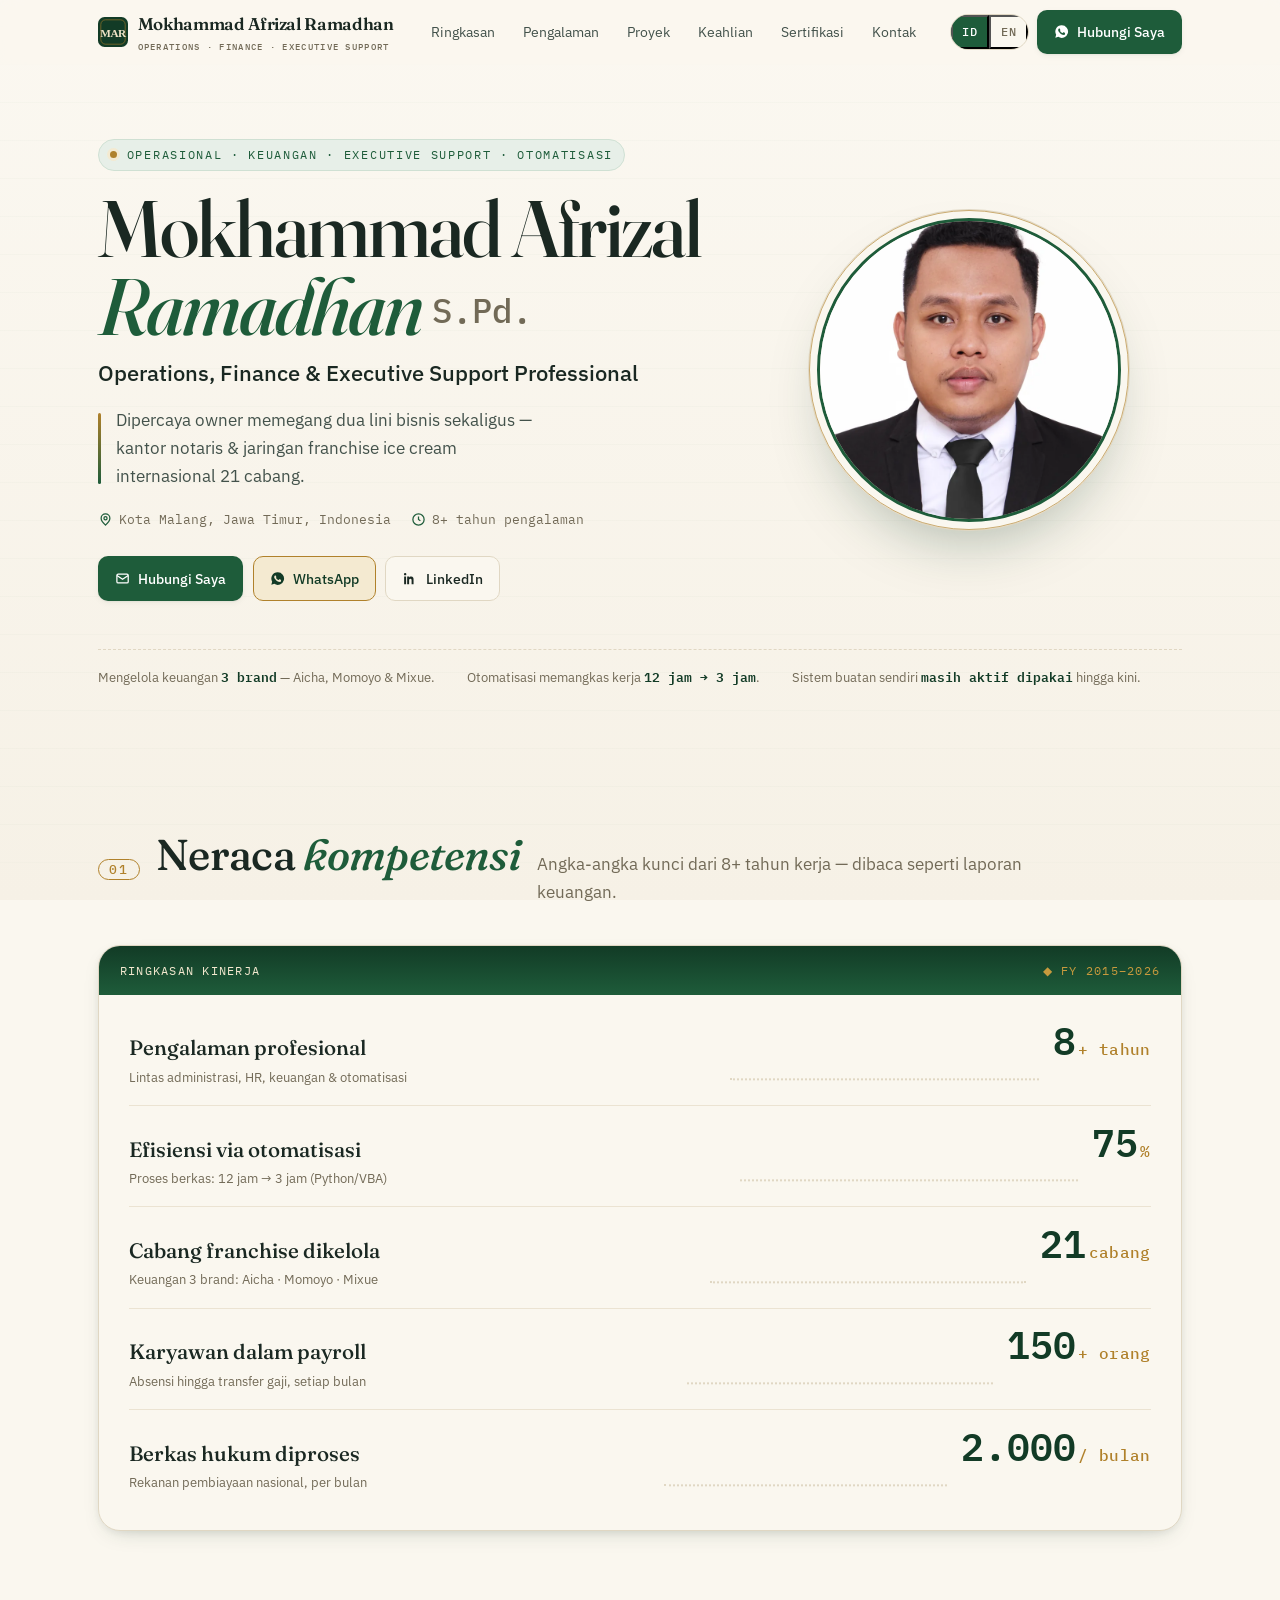
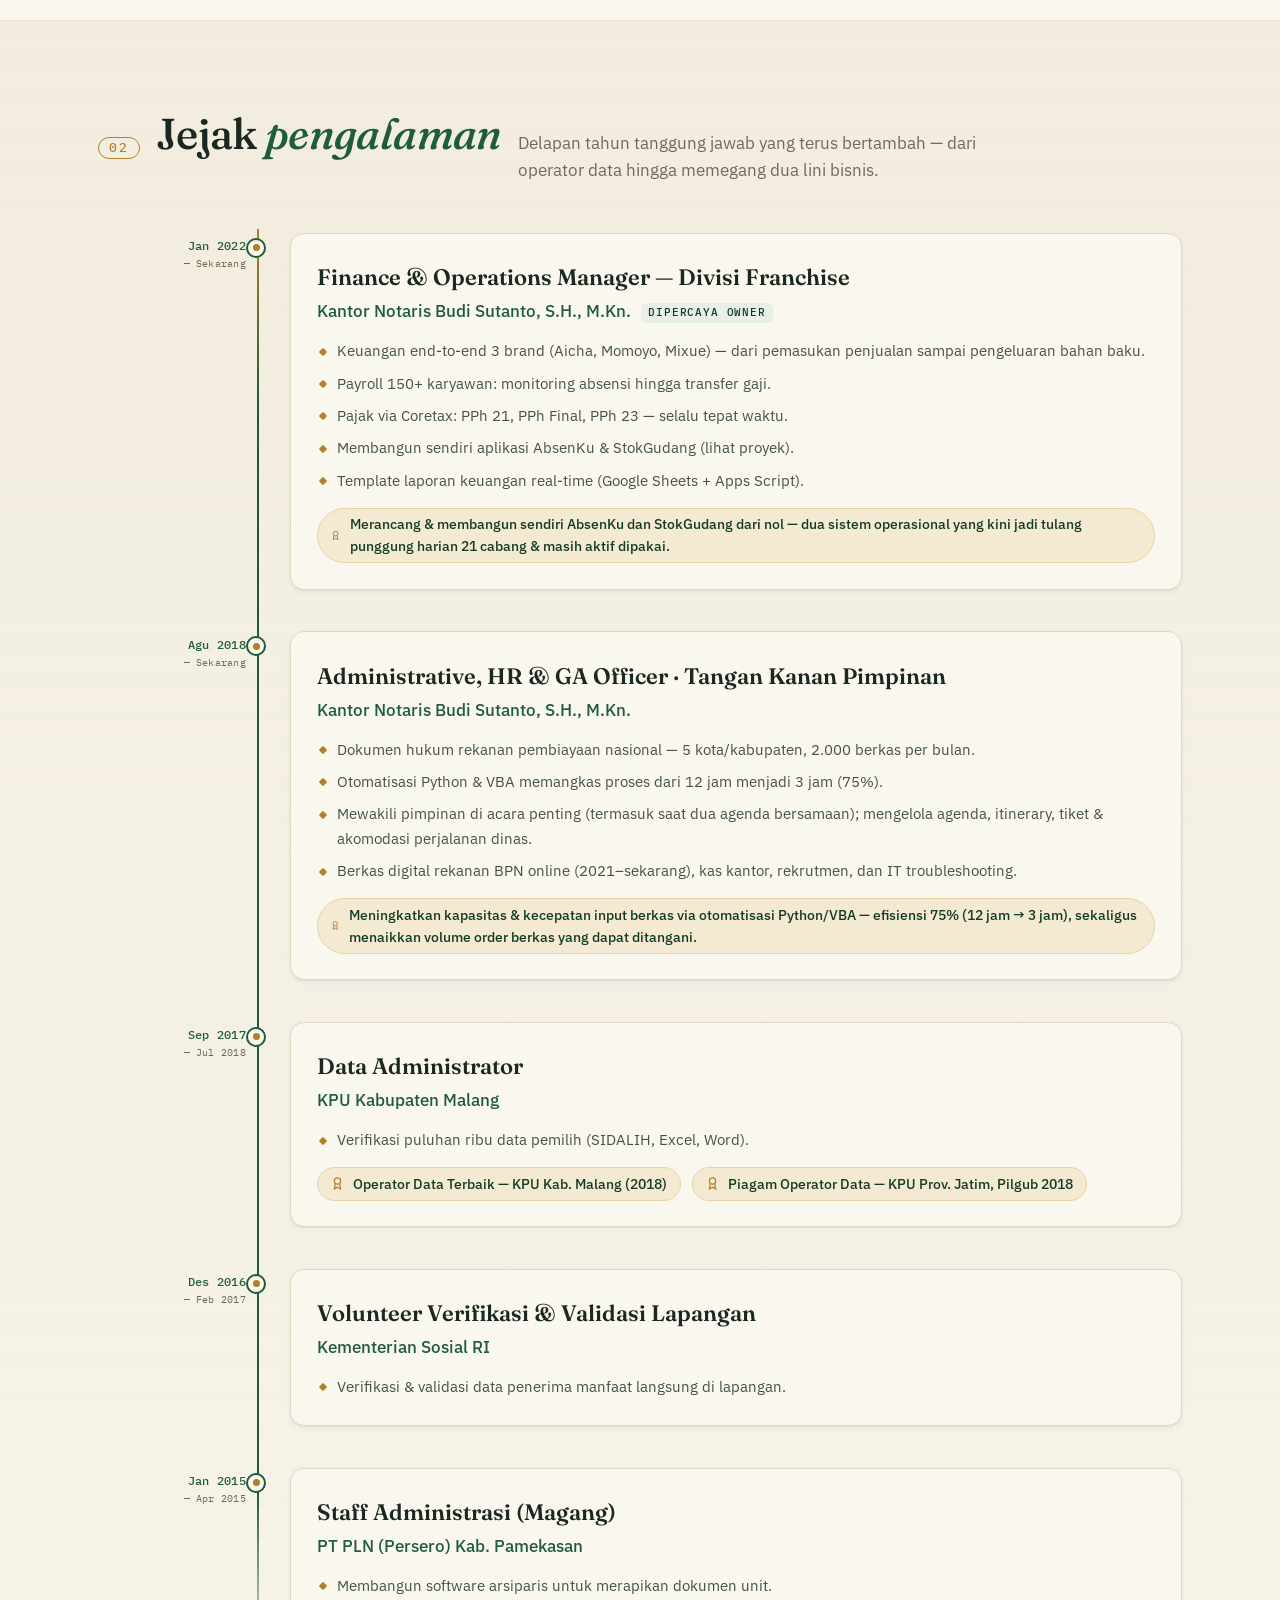
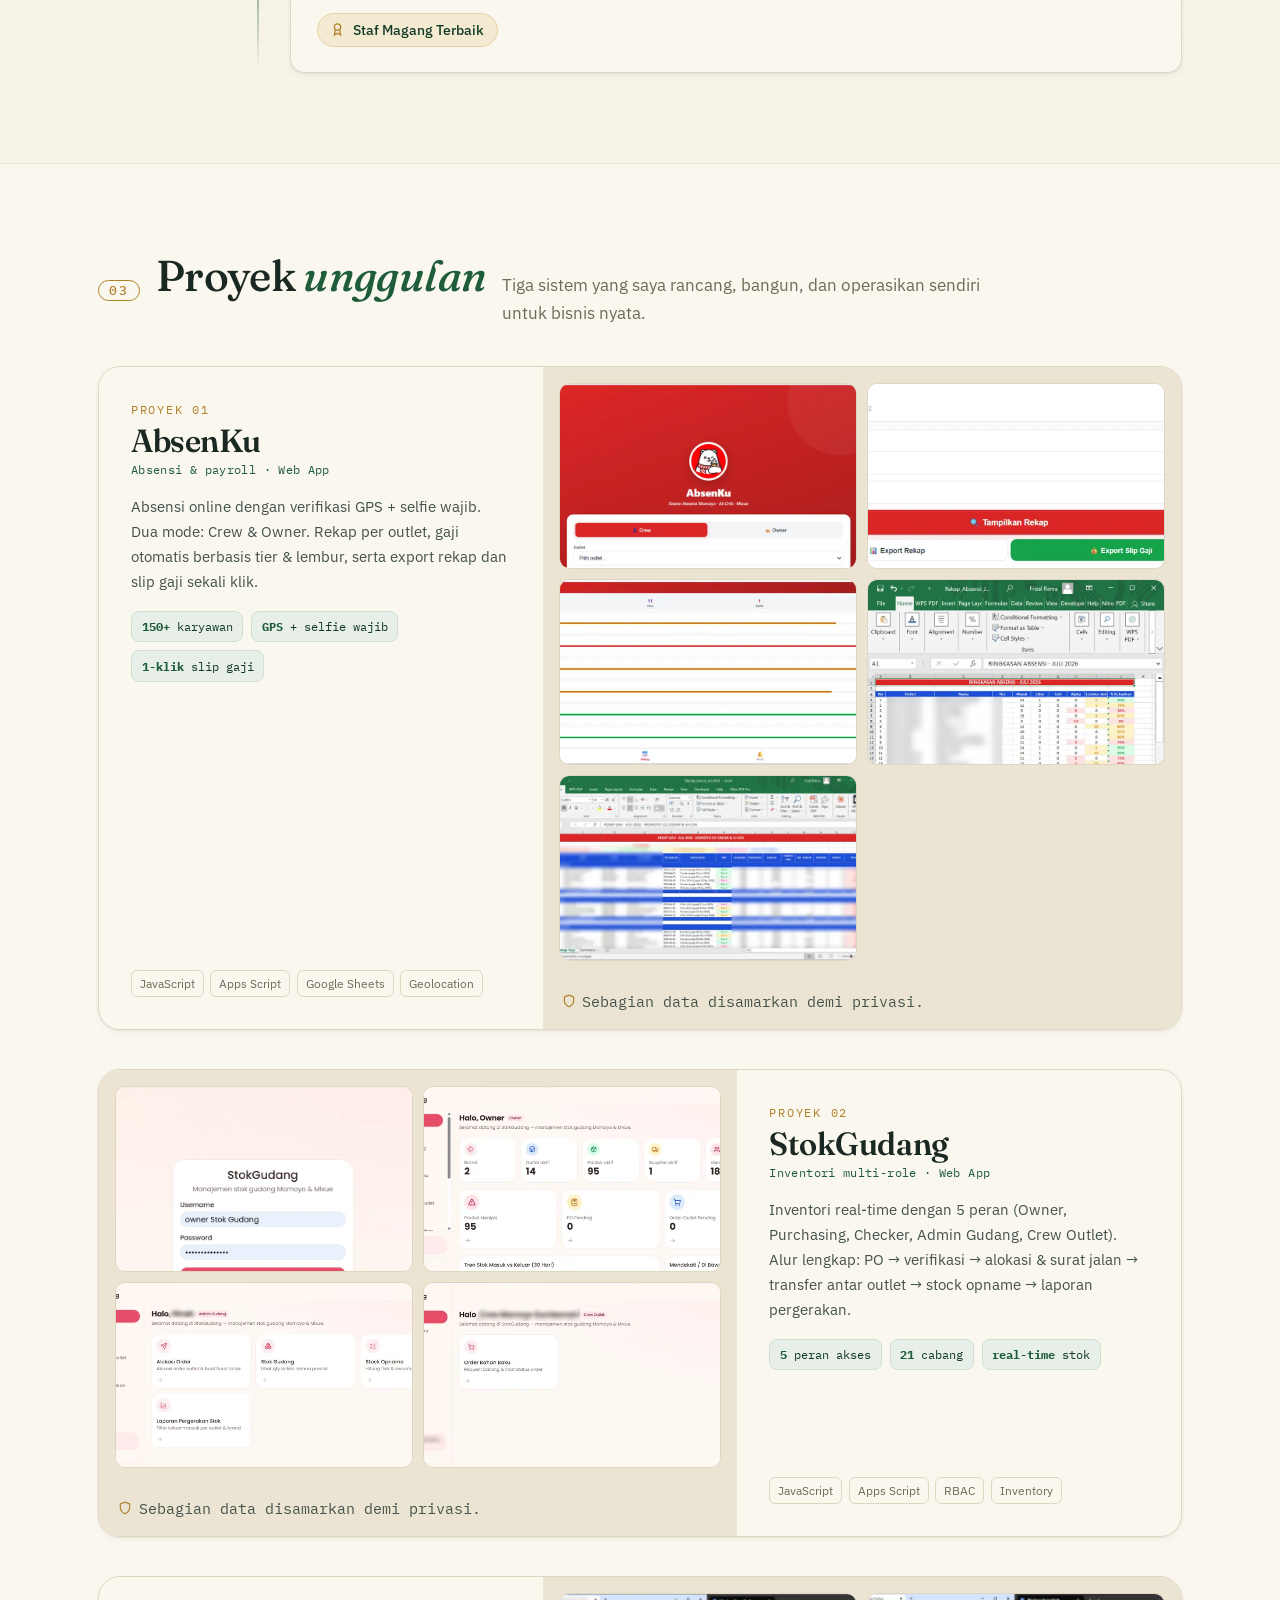
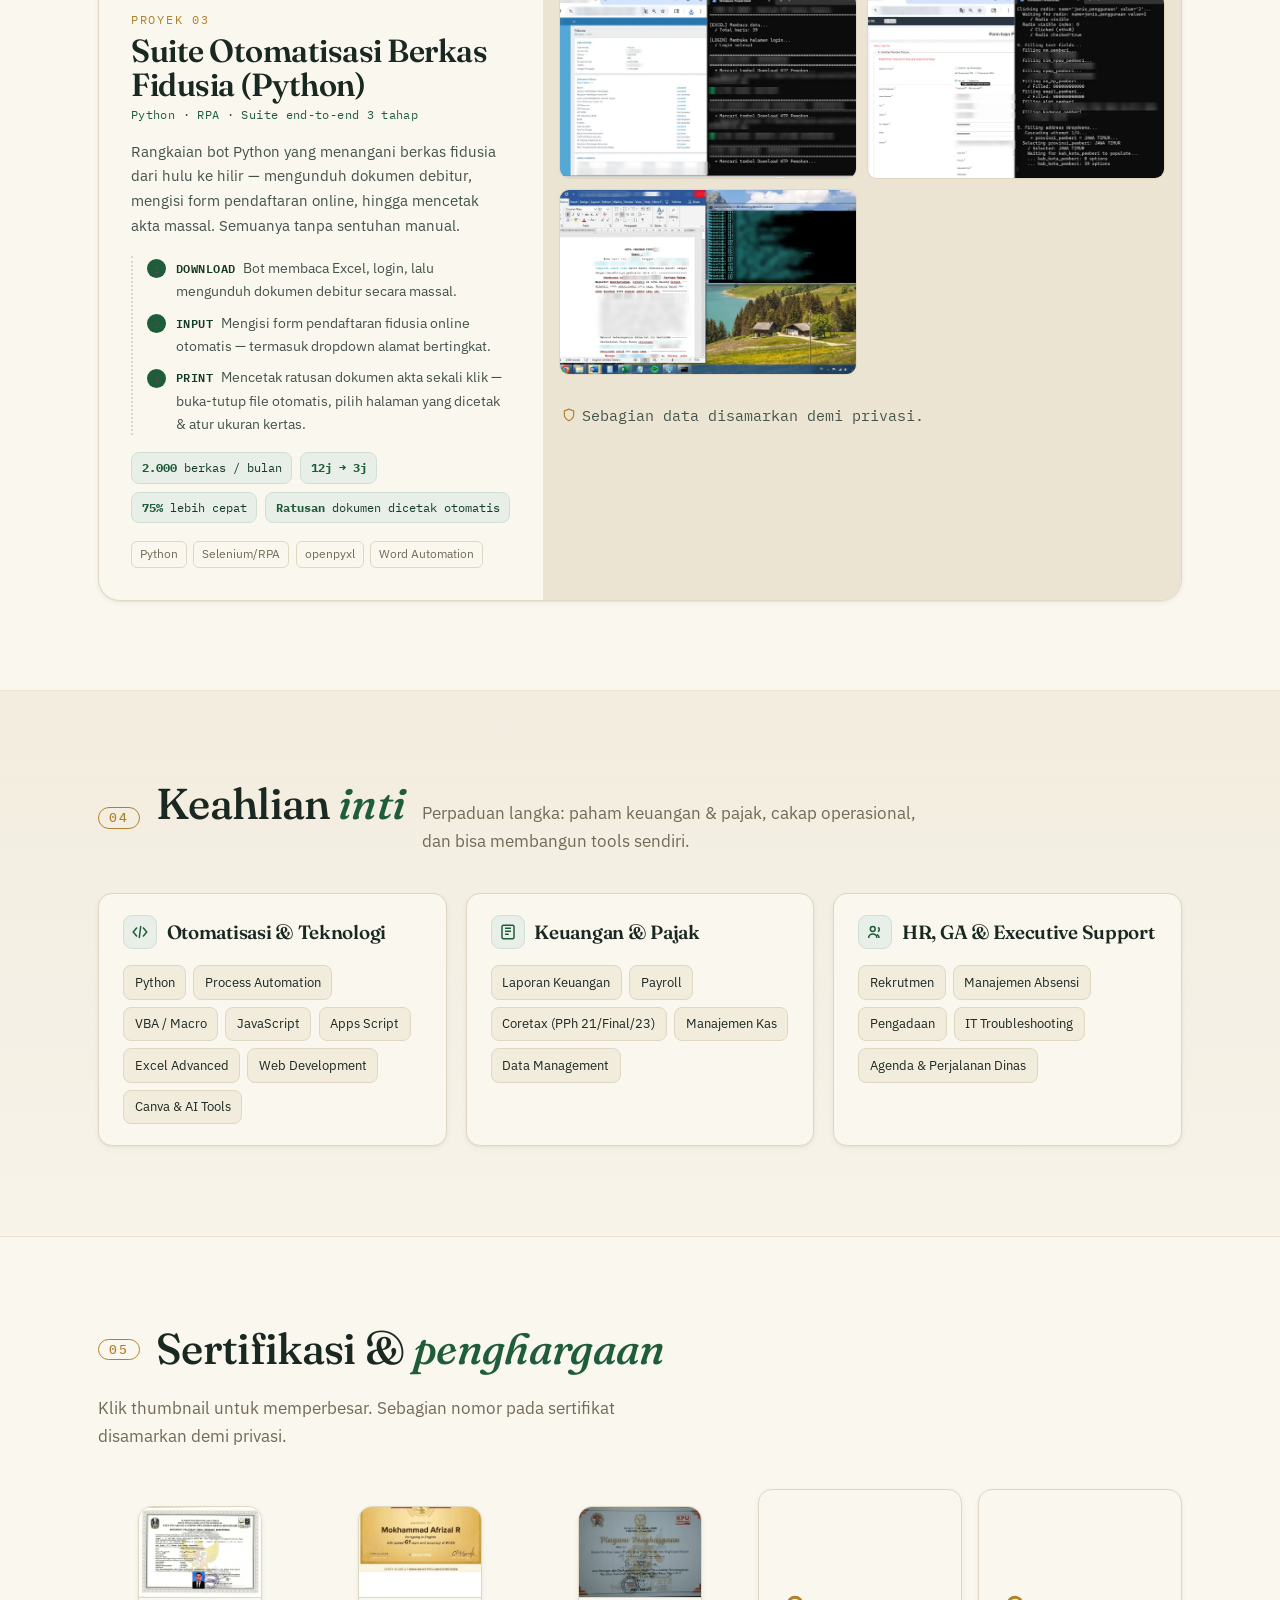
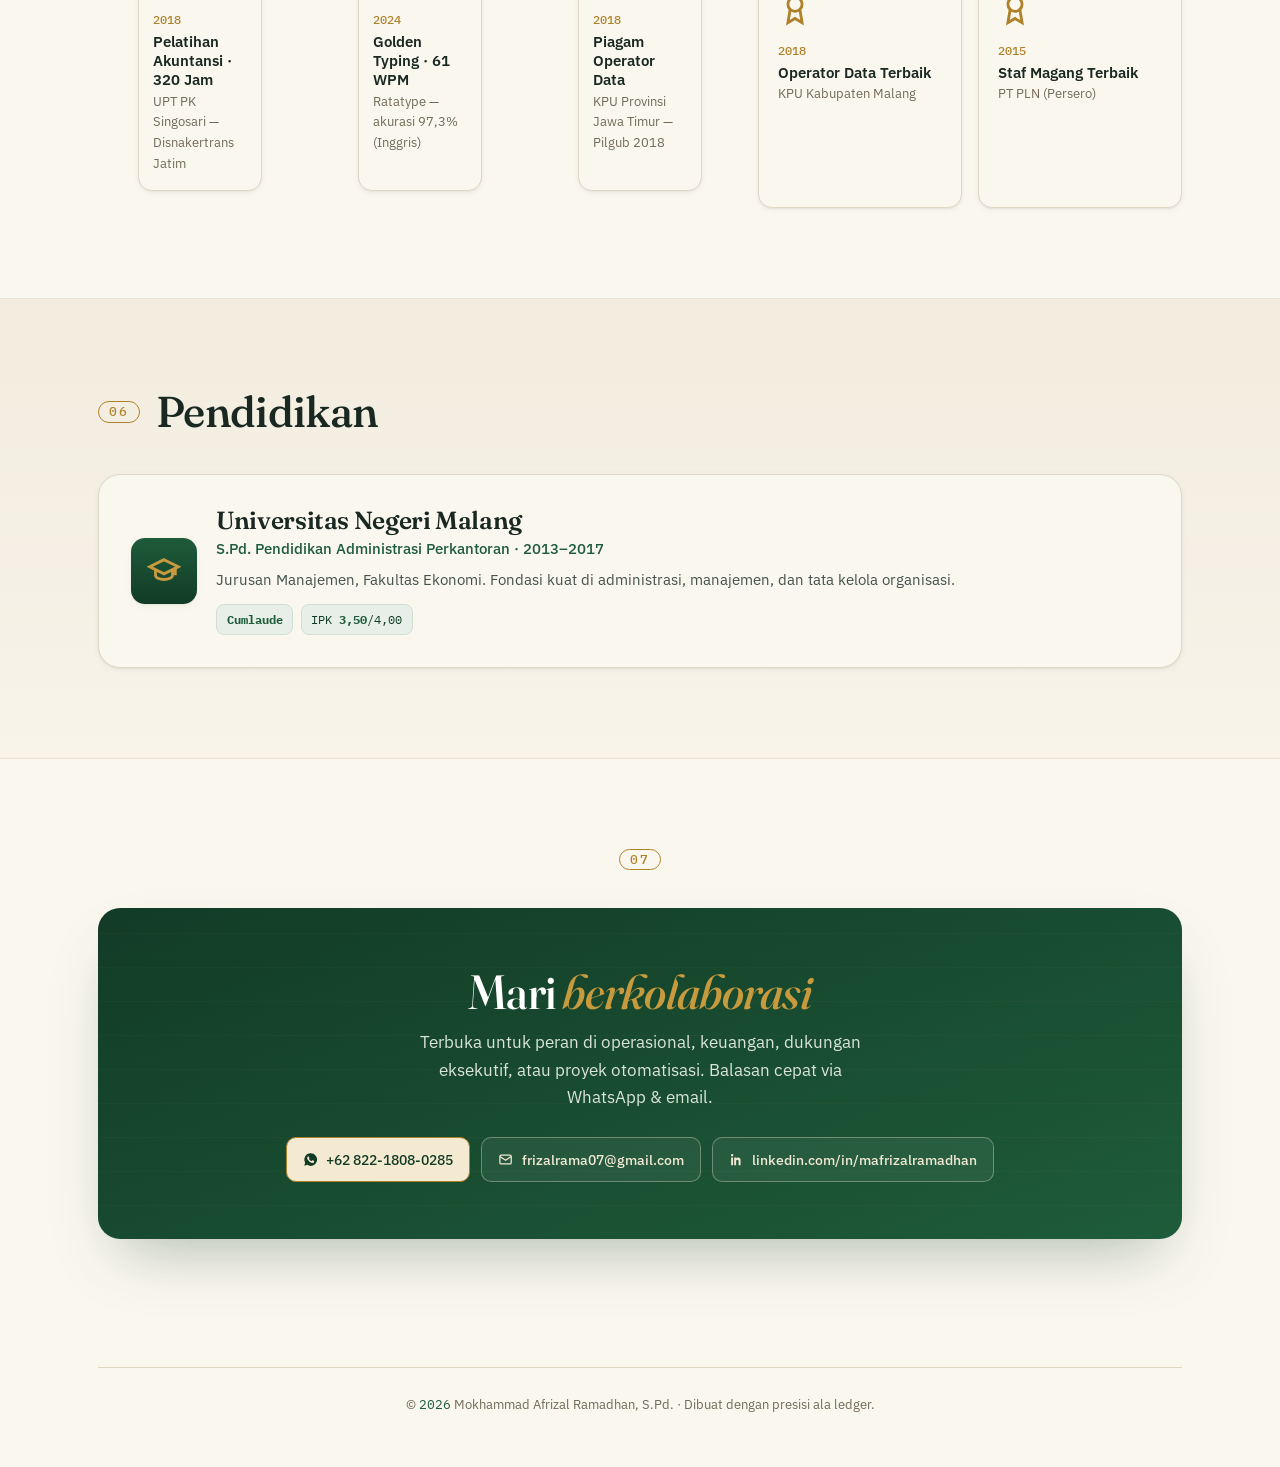
==== commit a5840d25: "Add files via upload" ====
--- a/index.html
+++ b/index.html
@@ -2,372 +2,567 @@
 <html lang="id">
 <head>
 <meta charset="UTF-8">
-<title>Generator Surat Lamaran — Afrizal</title>
-<style>
-  :root{
-    --ink:#14231F; --green:#0F5E52; --green-soft:#E3EEEB;
-    --gold:#A87A1B; --grey:#667571; --line:#D8E0DD; --paper:#F4F6F5; --card:#fff;
-  }
-  *{box-sizing:border-box}
-  body{font-family:Georgia,'Times New Roman',serif;background:var(--paper);color:var(--ink);margin:0;padding:24px;line-height:1.6}
-  .wrap{max-width:920px;margin:0 auto}
-  h1{font-size:1.4rem;margin-bottom:4px}
-  .sub{color:var(--grey);font-family:Arial,sans-serif;font-size:.85rem;margin-bottom:20px}
-  .grid{display:grid;grid-template-columns:1fr 1fr;gap:14px;margin-bottom:20px}
-  @media(max-width:700px){.grid{grid-template-columns:1fr}}
-  label{font-family:Arial,sans-serif;font-size:.78rem;font-weight:600;color:var(--green);text-transform:uppercase;letter-spacing:.03em;display:block;margin-bottom:4px}
-  input,select{width:100%;padding:9px 10px;border:1.5px solid var(--line);border-radius:6px;font-family:Arial,sans-serif;font-size:.9rem;background:var(--card)}
-  input:focus,select:focus{outline:2px solid var(--green);border-color:var(--green)}
-  .toggle{display:flex;gap:8px;margin-bottom:18px;font-family:Arial,sans-serif}
-  .toggle button{padding:8px 18px;border-radius:99px;border:1.5px solid var(--line);background:var(--card);cursor:pointer;font-weight:600;font-size:.85rem}
-  .toggle button.on{background:var(--green);color:#fff;border-color:var(--green)}
-  .letter{background:var(--card);border:1px solid var(--line);border-radius:10px;padding:44px 50px;min-height:300px}
-  .letter b{font-weight:700}
-  .lname{font-size:1.15rem;font-weight:700;letter-spacing:.02em}
-  .lcontact{font-size:.82rem;color:var(--grey);margin-top:4px;margin-bottom:22px}
-  .lp{margin-bottom:14px;text-align:justify}
-  .lgap{height:14px}
-  .copybar{display:flex;justify-content:flex-end;margin:10px 0;gap:8px;font-family:Arial,sans-serif}
-  .copybar button{padding:9px 20px;border-radius:8px;border:0;background:var(--green);color:#fff;font-weight:600;cursor:pointer;font-size:.85rem}
-  .copybar button:hover{opacity:.9}
-  .copybar .ghost{background:var(--card);color:var(--ink);border:1.5px solid var(--line)}
-  .copybar .pdf{background:var(--gold)}
-  .hint{font-family:Arial,sans-serif;font-size:.78rem;color:var(--grey);margin-top:-10px;margin-bottom:18px}
-  .warn{background:#FFF6E5;border:1px solid var(--gold);border-radius:8px;padding:10px 14px;font-family:Arial,sans-serif;font-size:.82rem;color:#6b5117;margin-bottom:16px;display:none}
-  .warn.show{display:block}
-  .cvnote{background:var(--green-soft);border:1px solid var(--green);border-radius:8px;padding:10px 14px;font-family:Arial,sans-serif;font-size:.85rem;color:var(--green);margin-bottom:16px;font-weight:600}
-  .jdbox{background:var(--card);border:1px solid var(--line);border-radius:10px;padding:16px 18px;margin-bottom:20px}
-  .jdbox textarea{width:100%;padding:9px 10px;border:1.5px solid var(--line);border-radius:6px;font-family:Arial,sans-serif;font-size:.85rem;resize:vertical;margin-top:6px;margin-bottom:10px}
-  .checkbtn{padding:8px 16px;border-radius:8px;border:0;background:var(--gold);color:#fff;font-weight:600;cursor:pointer;font-size:.85rem;font-family:Arial,sans-serif}
-  .checkbtn:hover{opacity:.9}
-  .jdresult{margin-top:12px;font-family:Arial,sans-serif;font-size:.88rem}
-  .jdresult .match{background:var(--green-soft);border-radius:8px;padding:10px 14px;color:var(--green);font-weight:600;margin-bottom:6px}
-  .jdresult .nomatch{color:var(--grey);font-style:italic}
-  .jdwarn{font-family:Arial,sans-serif;font-size:.75rem;color:var(--grey);margin-top:10px;line-height:1.4}
-  .noprint{}
-  @media print{
-    @page{ margin: 18mm 16mm; }
-    .noprint{display:none !important}
-    body{padding:0;background:#fff}
-    .letter{border:0;padding:0;border-radius:0}
-    .wrap{max-width:100%}
-  }
-</style>
+<meta name="viewport" content="width=device-width, initial-scale=1">
+
+<!-- Google tag (gtag.js) -->
+<script async src="https://www.googletagmanager.com/gtag/js?id=G-D2D6FF4PM9"></script>
+<script>
+  window.dataLayer = window.dataLayer || [];
+  function gtag(){dataLayer.push(arguments);}
+  gtag('js', new Date());
+  gtag('config', 'G-D2D6FF4PM9');
+</script>
+
+<title>Mokhammad Afrizal Ramadhan — Operations, Finance & Executive Support</title>
+<meta name="description" content="CV & portofolio Mokhammad Afrizal Ramadhan, S.Pd. — profesional Operasional, Keuangan & Dukungan Eksekutif dengan 8+ tahun pengalaman. Otomatisasi Python/VBA, payroll 150+ karyawan, keuangan 21 cabang franchise.">
+<meta name="author" content="Mokhammad Afrizal Ramadhan">
+<meta name="theme-color" content="#123B26">
+<link rel="canonical" href="https://frizalrama.github.io/cv/">
+
+<!-- Favicon -->
+<link rel="icon" href="favicon.svg" type="image/svg+xml">
+<link rel="apple-touch-icon" href="favicon.svg">
+<link rel="manifest" href="site.webmanifest">
+
+<!-- Open Graph -->
+<meta property="og:type" content="profile">
+<meta property="og:site_name" content="Mokhammad Afrizal Ramadhan — CV">
+<meta property="og:title" content="Mokhammad Afrizal Ramadhan, S.Pd.">
+<meta property="og:description" content="Operations, Finance & Executive Support Professional — 8+ tahun. Otomatisasi, payroll 150+ karyawan, keuangan 21 cabang franchise.">
+<meta property="og:url" content="https://frizalrama.github.io/cv/">
+<meta property="og:image" content="https://frizalrama.github.io/cv/assets/img/me/og-image.jpg">
+<meta property="og:image:width" content="1200">
+<meta property="og:image:height" content="630">
+<meta property="og:locale" content="id_ID">
+<meta property="og:locale:alternate" content="en_US">
+<meta property="profile:first_name" content="Mokhammad Afrizal">
+<meta property="profile:last_name" content="Ramadhan">
+
+<!-- Twitter -->
+<meta name="twitter:card" content="summary_large_image">
+<meta name="twitter:title" content="Mokhammad Afrizal Ramadhan, S.Pd.">
+<meta name="twitter:description" content="Operations, Finance & Executive Support Professional — 8+ tahun pengalaman.">
+<meta name="twitter:image" content="https://frizalrama.github.io/cv/assets/img/me/og-image.jpg">
+
+<!-- Fonts -->
+<link rel="preconnect" href="https://fonts.googleapis.com">
+<link rel="preconnect" href="https://fonts.gstatic.com" crossorigin>
+<link rel="stylesheet" href="https://fonts.googleapis.com/css2?family=Fraunces:ital,opsz,wght@0,9..144,400..900;1,9..144,400..600&family=IBM+Plex+Mono:wght@400;500;600&family=IBM+Plex+Sans:wght@400;500;600;700&display=swap">
+<link rel="stylesheet" href="assets/css/style.css">
+
+<!-- Structured data -->
+<script type="application/ld+json">
+{
+  "@context":"https://schema.org",
+  "@type":"Person",
+  "name":"Mokhammad Afrizal Ramadhan",
+  "honorificSuffix":"S.Pd.",
+  "jobTitle":"Operations, Finance & Executive Support Professional",
+  "image":"https://frizalrama.github.io/cv/assets/img/me/og-image.jpg",
+  "url":"https://frizalrama.github.io/cv/",
+  "email":"mailto:frizalrama07@gmail.com",
+  "telephone":"+6282218080285",
+  "address":{"@type":"PostalAddress","addressLocality":"Kota Malang","addressRegion":"Jawa Timur","addressCountry":"ID"},
+  "sameAs":["https://www.linkedin.com/in/mafrizalramadhan"],
+  "alumniOf":{"@type":"CollegeOrUniversity","name":"Universitas Negeri Malang"},
+  "knowsLanguage":["id","en"],
+  "knowsAbout":["Process Automation","Python","VBA","Financial Reporting","Payroll","Tax (Coretax)","Human Resources","Executive Support"]
+}
+</script>
 </head>
 <body>
-<div class="wrap">
-  <div class="noprint">
-  <h1>✉️ Generator Surat Lamaran</h1>
-  <div class="sub">Isi 3 kolom di bawah SEKALI — seluruh surat (kop, perihal, isi, penutup) otomatis konsisten. Tidak ada lagi salah tempel.</div>
-  <div class="warn show" style="background:var(--green-soft);border-color:var(--green);color:var(--green)">
-    💡 Nama file PDF otomatis mengikuti Posisi & Perusahaan yang kamu isi. Saat klik Download PDF, ikuti instruksi pop-up untuk mematikan header/footer bawaan browser.
-  </div>
-  </div>
-
-  <div class="noprint">
-
-  <div class="jdbox">
-    <label>Tempel Deskripsi Lowongan (opsional — untuk saran varian CV)</label>
-    <textarea id="jobdesc" placeholder="Tempel isi lowongan di sini, lalu klik &quot;Cek Kata Kunci&quot;..." rows="5"></textarea>
-    <button type="button" class="checkbtn" onclick="analyzeJobDesc()">🔍 Cek Kata Kunci</button>
-    <div id="jdresult" class="jdresult"></div>
-    <div class="jdwarn">⚠️ Ini cuma pencocokan kata kunci sederhana (bukan AI) — bisa meleset untuk lowongan dengan istilah unik, atau yang butuh analisis lebih dalam (level pengalaman, skala perusahaan, dsb). Untuk penilaian yang lebih akurat, pakai project "Lamaran Kerja" di Claude.</div>
-  </div>
-
-  <div class="grid">
-    <div>
-      <label>Nama Perusahaan</label>
-      <input id="company" placeholder="mis. PT CNF Global Talenta" oninput="render()">
-    </div>
-    <div>
-      <label>Posisi yang Dilamar</label>
-      <input id="position" placeholder="mis. Account and Administration Coordinator" oninput="render()">
-    </div>
-    <div>
-      <label>Sumber Lowongan</label>
-      <input id="source" placeholder="mis. Jobstreet, LinkedIn, Website" oninput="render()">
-    </div>
-    <div>
-      <label>Tanggal</label>
-      <input id="date" placeholder="mis. 18 Juli 2026" oninput="render()">
-    </div>
-    <div>
-      <label>Varian CV yang dipakai</label>
-      <select id="cvvariant" onchange="render()">
-        <option value="master">Master (Operations, umum)</option>
-        <option value="finance">Finance & Operations</option>
-        <option value="finance_control">Finance, Tax & Financial Control</option>
-        <option value="purchasing">Purchasing, Procurement & Supply Chain</option>
-        <option value="hr">HR & General Affairs</option>
-        <option value="ea">Executive Assistant</option>
-        <option value="automation">Process Automation</option>
-        <option value="regional_ops">Regional Operations Manager</option>
-      </select>
-    </div>
-  </div>
-
-  <div id="warn" class="warn">⚠️ Isi ketiga kolom di atas dulu (Perusahaan, Posisi, Sumber) supaya surat lengkap dan tidak ada bagian [placeholder] yang lupa diganti.</div>
-
-  <div id="cvnote" class="cvnote noprint"></div>
-
-  <div class="toggle">
-    <button id="btn-id" class="on" onclick="setLang('id')">🇮🇩 Bahasa Indonesia</button>
-    <button id="btn-en" onclick="setLang('en')">🇬🇧 English</button>
-  </div>
-  </div>
-
-  <div class="letter" id="letter"></div>
-
-  <div class="copybar noprint">
-    <button class="ghost" onclick="resetAll()">Reset</button>
-    <button onclick="copyLetter()">📋 Copy Teks</button>
-    <button class="pdf" onclick="downloadPDF()">⬇️ Download PDF</button>
-  </div>
-  <div class="hint noprint" id="copystatus"></div>
+<a class="skip-link" href="#main" data-i18n="skip">Lompat ke konten</a>
+
+<!-- ===================== NAV ===================== -->
+<header class="nav" id="nav">
+  <div class="wrap nav__in">
+    <a class="brand" href="#top" aria-label="Mokhammad Afrizal Ramadhan — beranda">
+      <svg class="brand__seal" viewBox="0 0 64 64" aria-hidden="true"><rect width="64" height="64" rx="14" fill="#123B26"/><rect x="6" y="6" width="52" height="52" rx="10" fill="none" stroke="#B0812B" stroke-width="1.5" opacity=".8"/><text x="32" y="42" font-size="24" letter-spacing="-1" text-anchor="middle" fill="#EFE3C6" font-family="Georgia,serif" font-weight="700">MAR</text></svg>
+      <span><b>Mokhammad Afrizal Ramadhan</b><small>Operations · Finance · Executive Support</small></span>
+    </a>
+    <nav class="nav__links" aria-label="Bagian">
+      <a href="#ringkasan" data-i18n="nav1">Ringkasan</a>
+      <a href="#pengalaman" data-i18n="nav2">Pengalaman</a>
+      <a href="#proyek" data-i18n="nav3">Proyek</a>
+      <a href="#keahlian" data-i18n="nav4">Keahlian</a>
+      <a href="#sertifikasi" data-i18n="nav5">Sertifikasi</a>
+      <a href="#kontak" data-i18n="nav6">Kontak</a>
+    </nav>
+    <div class="nav__actions">
+      <div class="lang" role="group" aria-label="Pilih bahasa / Language">
+        <button type="button" data-lang="id" aria-pressed="true">ID</button>
+        <button type="button" data-lang="en" aria-pressed="false">EN</button>
+      </div>
+      <a class="btn btn--primary" href="https://wa.me/6282218080285" target="_blank" rel="noopener">
+        <svg viewBox="0 0 24 24" fill="currentColor" aria-hidden="true"><path d="M12 2a10 10 0 0 0-8.6 15l-1.3 4.7 4.8-1.3A10 10 0 1 0 12 2Zm5.5 14.1c-.2.6-1.3 1.2-1.8 1.2-.5.1-1 .1-1.7-.1-.4-.1-.9-.3-1.6-.6-2.8-1.2-4.6-4-4.7-4.2-.1-.2-1.1-1.5-1.1-2.8 0-1.3.7-2 .9-2.2.2-.3.5-.3.7-.3h.5c.2 0 .4 0 .6.5.2.5.7 1.8.8 1.9.1.1.1.3 0 .5-.1.2-.2.4-.3.5-.2.2-.3.4-.2.6.2.4.8 1.2 1.6 1.9 1 .9 1.8 1.1 2.1 1.3.2.1.4.1.6-.1.1-.2.7-.8.9-1 .2-.3.4-.2.6-.1.2.1 1.5.7 1.7.9.2.1.4.2.4.3.1.1.1.6-.1 1.2Z"/></svg>
+        <span data-i18n="wabtn">Hubungi Saya</span>
+      </a>
+    </div>
+  </div>
+</header>
+
+<main id="main">
+<span id="top"></span>
+
+<!-- ===================== HERO ===================== -->
+<section class="hero">
+  <div class="wrap hero__grid">
+    <div class="hero__copy" data-reveal>
+      <span class="hero__eyebrow"><span class="dot"></span><span data-i18n="eyebrow">Operasional · Keuangan · Executive Support · Otomatisasi</span></span>
+      <h1>
+        Mokhammad Afrizal
+        <span class="ln2">Ramadhan <span class="deg">S.Pd.</span></span>
+      </h1>
+      <p class="hero__headline" data-i18n="headline">Operations, Finance &amp; Executive Support Professional</p>
+      <p class="hero__tag" data-i18n="tagline">Dipercaya owner memegang dua lini bisnis sekaligus — kantor notaris &amp; jaringan franchise ice cream internasional 21 cabang.</p>
+      <div class="hero__meta">
+        <span><svg viewBox="0 0 24 24" fill="none" stroke="currentColor" stroke-width="2" aria-hidden="true"><path d="M12 21s-7-6.3-7-11a7 7 0 0 1 14 0c0 4.7-7 11-7 11Z"/><circle cx="12" cy="10" r="2.5"/></svg><span data-i18n="loc">Kota Malang, Jawa Timur, Indonesia</span></span>
+        <span><svg viewBox="0 0 24 24" fill="none" stroke="currentColor" stroke-width="2" aria-hidden="true"><circle cx="12" cy="12" r="9"/><path d="M12 7v5l3 2"/></svg><span data-i18n="exp">8+ tahun pengalaman</span></span>
+      </div>
+      <div class="hero__cta">
+        <a class="btn btn--primary" href="mailto:frizalrama07@gmail.com">
+          <svg viewBox="0 0 24 24" fill="none" stroke="currentColor" stroke-width="2" aria-hidden="true"><rect x="3" y="5" width="18" height="14" rx="2"/><path d="m3 7 9 6 9-6"/></svg>
+          <span data-i18n="contactbtn">Hubungi Saya</span>
+        </a>
+        <a class="btn btn--gold" href="https://wa.me/6282218080285" target="_blank" rel="noopener">
+          <svg viewBox="0 0 24 24" fill="currentColor" aria-hidden="true"><path d="M12 2a10 10 0 0 0-8.6 15l-1.3 4.7 4.8-1.3A10 10 0 1 0 12 2Zm5.5 14.1c-.2.6-1.3 1.2-1.8 1.2-.5.1-1 .1-1.7-.1-.4-.1-.9-.3-1.6-.6-2.8-1.2-4.6-4-4.7-4.2-.1-.2-1.1-1.5-1.1-2.8 0-1.3.7-2 .9-2.2.2-.3.5-.3.7-.3h.5c.2 0 .4 0 .6.5.2.5.7 1.8.8 1.9.1.1.1.3 0 .5-.1.2-.2.4-.3.5-.2.2-.3.4-.2.6.2.4.8 1.2 1.6 1.9 1 .9 1.8 1.1 2.1 1.3.2.1.4.1.6-.1.1-.2.7-.8.9-1 .2-.3.4-.2.6-.1.2.1 1.5.7 1.7.9.2.1.4.2.4.3.1.1.1.6-.1 1.2Z"/></svg>
+          WhatsApp
+        </a>
+        <a class="btn btn--ghost" href="https://www.linkedin.com/in/mafrizalramadhan" target="_blank" rel="noopener">
+          <svg viewBox="0 0 24 24" fill="currentColor" aria-hidden="true"><path d="M6.94 5a1.94 1.94 0 1 1-3.88 0 1.94 1.94 0 0 1 3.88 0ZM3.4 8.6h3.1V21H3.4V8.6Zm5.1 0h3v1.7h.05c.42-.8 1.45-1.7 3-1.7 3.2 0 3.8 2.1 3.8 4.9V21h-3.1v-5.5c0-1.3 0-3-1.85-3s-2.1 1.4-2.1 2.9V21h-3.1V8.6Z"/></svg>
+          LinkedIn
+        </a>
+      </div>
+    </div>
+
+    <div class="portrait" data-reveal>
+      <figure class="avatar">
+        <img src="assets/img/me/profile.webp" width="440" height="440"
+             alt="Foto formal Mokhammad Afrizal Ramadhan mengenakan jas hitam" fetchpriority="high">
+      </figure>
+    </div>
+  </div>
+
+  <div class="wrap">
+    <div class="trust" data-reveal>
+      <span data-i18n="trust1">Mengelola keuangan <b>3&nbsp;brand</b> — Aicha, Momoyo &amp; Mixue.</span>
+      <span data-i18n="trust2">Otomatisasi memangkas kerja <b>12&nbsp;jam&nbsp;→&nbsp;3&nbsp;jam</b>.</span>
+      <span data-i18n="trust3">Sistem buatan sendiri <b>masih aktif dipakai</b> hingga kini.</span>
+    </div>
+  </div>
+</section>
+
+<!-- ===================== 01 · LEDGER / RINGKASAN ===================== -->
+<section class="section" id="ringkasan">
+  <div class="wrap">
+    <div class="sec-head">
+      <span class="sec-idx">01</span>
+      <h2 class="sec-title" data-i18n="s1title">Neraca <em>kompetensi</em></h2>
+      <p class="sec-lead" data-i18n="s1lead">Angka-angka kunci dari 8+ tahun kerja — dibaca seperti laporan keuangan.</p>
+    </div>
+
+    <div class="ledger" data-reveal>
+      <div class="ledger__head">
+        <span data-i18n="ledgerhead">Ringkasan Kinerja</span>
+        <span class="stamp">◆ FY 2015–2026</span>
+      </div>
+      <div class="ledger__body">
+        <div class="lrow">
+          <div class="lrow__main"><div class="lrow__lbl" data-i18n="k1l">Pengalaman profesional</div><div class="lrow__sub" data-i18n="k1s">Lintas administrasi, HR, keuangan &amp; otomatisasi</div></div>
+          <div class="lrow__dots" aria-hidden="true"></div>
+          <div class="lrow__val"><span class="count" data-count="8">8</span><span class="u" data-i18n="uyear">+ tahun</span></div>
+        </div>
+        <div class="lrow">
+          <div class="lrow__main"><div class="lrow__lbl" data-i18n="k2l">Efisiensi via otomatisasi</div><div class="lrow__sub" data-i18n="k2s">Proses berkas: 12 jam → 3 jam (Python/VBA)</div></div>
+          <div class="lrow__dots" aria-hidden="true"></div>
+          <div class="lrow__val"><span class="count" data-count="75">75</span><span class="u">%</span></div>
+        </div>
+        <div class="lrow">
+          <div class="lrow__main"><div class="lrow__lbl" data-i18n="k3l">Cabang franchise dikelola</div><div class="lrow__sub" data-i18n="k3s">Keuangan 3 brand: Aicha · Momoyo · Mixue</div></div>
+          <div class="lrow__dots" aria-hidden="true"></div>
+          <div class="lrow__val"><span class="count" data-count="21">21</span><span class="u" data-i18n="ubranch">cabang</span></div>
+        </div>
+        <div class="lrow">
+          <div class="lrow__main"><div class="lrow__lbl" data-i18n="k4l">Karyawan dalam payroll</div><div class="lrow__sub" data-i18n="k4s">Absensi hingga transfer gaji, setiap bulan</div></div>
+          <div class="lrow__dots" aria-hidden="true"></div>
+          <div class="lrow__val"><span class="count" data-count="150">150</span><span class="u" data-i18n="uperson">+ orang</span></div>
+        </div>
+        <div class="lrow">
+          <div class="lrow__main"><div class="lrow__lbl" data-i18n="k5l">Berkas hukum diproses</div><div class="lrow__sub" data-i18n="k5s">Rekanan pembiayaan nasional, per bulan</div></div>
+          <div class="lrow__dots" aria-hidden="true"></div>
+          <div class="lrow__val"><span class="count" data-count="2000" data-format="thousand">2.000</span><span class="u" data-i18n="umonth">/ bulan</span></div>
+        </div>
+      </div>
+    </div>
+  </div>
+</section>
+
+<!-- ===================== 02 · PENGALAMAN ===================== -->
+<section class="section section--alt" id="pengalaman">
+  <div class="wrap">
+    <div class="sec-head">
+      <span class="sec-idx">02</span>
+      <h2 class="sec-title" data-i18n="s2title">Jejak <em>pengalaman</em></h2>
+      <p class="sec-lead" data-i18n="s2lead">Delapan tahun tanggung jawab yang terus bertambah — dari operator data hingga memegang dua lini bisnis.</p>
+    </div>
+
+    <div class="tl">
+      <!-- 1 -->
+      <div class="tl__item" data-reveal>
+        <div class="tl__dot" aria-hidden="true"></div>
+        <div class="tl__date">Jan 2022<small data-i18n="now">— Sekarang</small></div>
+        <div class="card">
+          <div class="tl__role" data-i18n="e1role">Finance &amp; Operations Manager — Divisi Franchise</div>
+          <div class="tl__org">Kantor Notaris Budi Sutanto, S.H., M.Kn. <span class="pill" data-i18n="e1pill">Dipercaya owner</span></div>
+          <ul class="tl__list">
+            <li data-i18n="e1a">Keuangan end-to-end 3 brand (Aicha, Momoyo, Mixue) — dari pemasukan penjualan sampai pengeluaran bahan baku.</li>
+            <li data-i18n="e1b">Payroll 150+ karyawan: monitoring absensi hingga transfer gaji.</li>
+            <li data-i18n="e1c">Pajak via Coretax: PPh 21, PPh Final, PPh 23 — selalu tepat waktu.</li>
+            <li data-i18n="e1d">Membangun sendiri aplikasi AbsenKu &amp; StokGudang (lihat proyek).</li>
+            <li data-i18n="e1e">Template laporan keuangan real-time (Google Sheets + Apps Script).</li>
+          </ul>
+          <span class="award"><svg viewBox="0 0 24 24" fill="none" stroke="currentColor" stroke-width="2" aria-hidden="true"><circle cx="12" cy="8" r="5"/><path d="m8.5 12-1.5 9 5-3 5 3-1.5-9"/></svg><span data-i18n="e1award">Merancang &amp; membangun sendiri AbsenKu dan StokGudang dari nol — dua sistem operasional yang kini jadi tulang punggung harian 21 cabang &amp; masih aktif dipakai.</span></span>
+        </div>
+      </div>
+      <!-- 2 -->
+      <div class="tl__item" data-reveal>
+        <div class="tl__dot" aria-hidden="true"></div>
+        <div class="tl__date"><span data-i18n="e2date">Agu 2018</span><small data-i18n="now">— Sekarang</small></div>
+        <div class="card">
+          <div class="tl__role" data-i18n="e2role">Administrative, HR &amp; GA Officer · Tangan Kanan Pimpinan</div>
+          <div class="tl__org">Kantor Notaris Budi Sutanto, S.H., M.Kn.</div>
+          <ul class="tl__list">
+            <li data-i18n="e2a">Dokumen hukum rekanan pembiayaan nasional — 5 kota/kabupaten, 2.000 berkas per bulan.</li>
+            <li data-i18n="e2b">Otomatisasi Python &amp; VBA memangkas proses dari 12 jam menjadi 3 jam (75%).</li>
+            <li data-i18n="e2c">Mewakili pimpinan di acara penting (termasuk saat dua agenda bersamaan); mengelola agenda, itinerary, tiket &amp; akomodasi perjalanan dinas.</li>
+            <li data-i18n="e2d">Berkas digital rekanan BPN online (2021–sekarang), kas kantor, rekrutmen, dan IT troubleshooting.</li>
+          </ul>
+          <span class="award"><svg viewBox="0 0 24 24" fill="none" stroke="currentColor" stroke-width="2" aria-hidden="true"><circle cx="12" cy="8" r="5"/><path d="m8.5 12-1.5 9 5-3 5 3-1.5-9"/></svg><span data-i18n="e2award">Meningkatkan kapasitas &amp; kecepatan input berkas via otomatisasi Python/VBA — efisiensi 75% (12 jam → 3 jam), sekaligus menaikkan volume order berkas yang dapat ditangani.</span></span>
+        </div>
+      </div>
+      <!-- 3 -->
+      <div class="tl__item" data-reveal>
+        <div class="tl__dot" aria-hidden="true"></div>
+        <div class="tl__date">Sep 2017<small>— Jul 2018</small></div>
+        <div class="card">
+          <div class="tl__role" data-i18n="e3role">Data Administrator</div>
+          <div class="tl__org">KPU Kabupaten Malang</div>
+          <ul class="tl__list">
+            <li data-i18n="e3a">Verifikasi puluhan ribu data pemilih (SIDALIH, Excel, Word).</li>
+          </ul>
+          <span class="award"><svg viewBox="0 0 24 24" fill="none" stroke="currentColor" stroke-width="2" aria-hidden="true"><circle cx="12" cy="8" r="5"/><path d="m8.5 12-1.5 9 5-3 5 3-1.5-9"/></svg><span data-i18n="e3aw1">Operator Data Terbaik — KPU Kab. Malang (2018)</span></span>
+          <span class="award"><svg viewBox="0 0 24 24" fill="none" stroke="currentColor" stroke-width="2" aria-hidden="true"><circle cx="12" cy="8" r="5"/><path d="m8.5 12-1.5 9 5-3 5 3-1.5-9"/></svg><span data-i18n="e3aw2">Piagam Operator Data — KPU Prov. Jatim, Pilgub 2018</span></span>
+        </div>
+      </div>
+      <!-- 4 -->
+      <div class="tl__item" data-reveal>
+        <div class="tl__dot" aria-hidden="true"></div>
+        <div class="tl__date"><span data-i18n="e4date">Des 2016</span><small>— Feb 2017</small></div>
+        <div class="card">
+          <div class="tl__role" data-i18n="e4role">Volunteer Verifikasi &amp; Validasi Lapangan</div>
+          <div class="tl__org">Kementerian Sosial RI</div>
+          <ul class="tl__list">
+            <li data-i18n="e4a">Verifikasi &amp; validasi data penerima manfaat langsung di lapangan.</li>
+          </ul>
+        </div>
+      </div>
+      <!-- 5 -->
+      <div class="tl__item" data-reveal>
+        <div class="tl__dot" aria-hidden="true"></div>
+        <div class="tl__date">Jan 2015<small>— Apr 2015</small></div>
+        <div class="card">
+          <div class="tl__role" data-i18n="e5role">Staff Administrasi (Magang)</div>
+          <div class="tl__org">PT PLN (Persero) Kab. Pamekasan</div>
+          <ul class="tl__list">
+            <li data-i18n="e5a">Membangun software arsiparis untuk merapikan dokumen unit.</li>
+          </ul>
+          <span class="award"><svg viewBox="0 0 24 24" fill="none" stroke="currentColor" stroke-width="2" aria-hidden="true"><circle cx="12" cy="8" r="5"/><path d="m8.5 12-1.5 9 5-3 5 3-1.5-9"/></svg><span data-i18n="e5aw">Staf Magang Terbaik</span></span>
+        </div>
+      </div>
+    </div>
+  </div>
+</section>
+
+<!-- ===================== 03 · PROYEK ===================== -->
+<section class="section" id="proyek">
+  <div class="wrap">
+    <div class="sec-head">
+      <span class="sec-idx">03</span>
+      <h2 class="sec-title" data-i18n="s3title">Proyek <em>unggulan</em></h2>
+      <p class="sec-lead" data-i18n="s3lead">Tiga sistem yang saya rancang, bangun, dan operasikan sendiri untuk bisnis nyata.</p>
+    </div>
+
+    <div class="proj">
+      <!-- AbsenKu -->
+      <article class="pcard" data-reveal>
+        <div class="pcard__info">
+          <span class="pcard__no">PROYEK 01</span>
+          <h3>AbsenKu</h3>
+          <span class="pcard__meta" data-i18n="p1meta">Absensi &amp; payroll · Web App</span>
+          <p data-i18n="p1desc">Absensi online dengan verifikasi GPS + selfie wajib. Dua mode: Crew &amp; Owner. Rekap per outlet, gaji otomatis berbasis tier &amp; lembur, serta export rekap dan slip gaji sekali klik.</p>
+          <div class="pcard__stats">
+            <span class="stat-chip"><b>150+</b> <span data-i18n="p1c1">karyawan</span></span>
+            <span class="stat-chip"><b>GPS</b> + <span data-i18n="p1c2">selfie wajib</span></span>
+            <span class="stat-chip"><b>1-klik</b> <span data-i18n="p1c3">slip gaji</span></span>
+          </div>
+          <div class="pcard__tags">
+            <span class="tag">JavaScript</span><span class="tag">Apps Script</span><span class="tag">Google Sheets</span><span class="tag">Geolocation</span>
+          </div>
+        </div>
+        <div class="gallery" data-gallery="AbsenKu">
+          <figure class="shot" tabindex="0" role="button" data-full="assets/img/projects/absen-login.webp" aria-label="Buka gambar: halaman login AbsenKu">
+            <img src="assets/img/projects/absen-login-t.webp" loading="lazy" alt="Halaman login AbsenKu dengan verifikasi GPS dan selfie wajib">
+            <span class="shot__zoom"><svg viewBox="0 0 24 24" fill="none" stroke="currentColor" stroke-width="2"><circle cx="11" cy="11" r="7"/><path d="m21 21-4-4M11 8v6M8 11h6"/></svg></span>
+            <figcaption data-i18n="p1i1">Halaman login — verifikasi GPS + selfie wajib</figcaption>
+          </figure>
+          <figure class="shot" tabindex="0" role="button" data-full="assets/img/projects/absen-owner.webp" aria-label="Buka gambar: panel Owner AbsenKu">
+            <img src="assets/img/projects/absen-owner-t.webp" loading="lazy" alt="Panel Owner AbsenKu dengan filter rekap dan export slip gaji">
+            <span class="shot__zoom"><svg viewBox="0 0 24 24" fill="none" stroke="currentColor" stroke-width="2"><circle cx="11" cy="11" r="7"/><path d="m21 21-4-4M11 8v6M8 11h6"/></svg></span>
+            <figcaption data-i18n="p1i2">Panel Owner — filter rekap &amp; export slip gaji</figcaption>
+          </figure>
+          <figure class="shot" tabindex="0" role="button" data-full="assets/img/projects/absen-dashboard.webp" aria-label="Buka gambar: rekap kehadiran per outlet">
+            <img src="assets/img/projects/absen-dashboard-t.webp" loading="lazy" alt="Rekap kehadiran crew per outlet">
+            <span class="shot__zoom"><svg viewBox="0 0 24 24" fill="none" stroke="currentColor" stroke-width="2"><circle cx="11" cy="11" r="7"/><path d="m21 21-4-4M11 8v6M8 11h6"/></svg></span>
+            <figcaption data-i18n="p1i3">Rekap kehadiran per outlet</figcaption>
+          </figure>
+          <figure class="shot" tabindex="0" role="button" data-full="assets/img/projects/absen-rekap.webp" aria-label="Buka gambar: export rekap absensi otomatis">
+            <img src="assets/img/projects/absen-rekap-t.webp" loading="lazy" alt="Export rekap absensi otomatis ke Excel">
+            <span class="shot__zoom"><svg viewBox="0 0 24 24" fill="none" stroke="currentColor" stroke-width="2"><circle cx="11" cy="11" r="7"/><path d="m21 21-4-4M11 8v6M8 11h6"/></svg></span>
+            <figcaption data-i18n="p1i4">Export rekap absensi otomatis</figcaption>
+          </figure>
+          <figure class="shot" tabindex="0" role="button" data-full="assets/img/projects/absen-slip.webp" aria-label="Buka gambar: export rekap gaji">
+            <img src="assets/img/projects/absen-slip-t.webp" loading="lazy" alt="Export rekap gaji berbasis tier dan lembur">
+            <span class="shot__zoom"><svg viewBox="0 0 24 24" fill="none" stroke="currentColor" stroke-width="2"><circle cx="11" cy="11" r="7"/><path d="m21 21-4-4M11 8v6M8 11h6"/></svg></span>
+            <figcaption data-i18n="p1i5">Export rekap gaji</figcaption>
+          </figure>
+          <p class="gallery__note"><svg viewBox="0 0 24 24" fill="none" stroke="currentColor" stroke-width="2"><path d="M12 2 4 5v6c0 5 3.4 8.5 8 11 4.6-2.5 8-6 8-11V5l-8-3Z"/></svg><span data-i18n="privnote">Sebagian data disamarkan demi privasi.</span></p>
+        </div>
+      </article>
+
+      <!-- StokGudang -->
+      <article class="pcard pcard--flip" data-reveal>
+        <div class="pcard__info">
+          <span class="pcard__no">PROYEK 02</span>
+          <h3>StokGudang</h3>
+          <span class="pcard__meta" data-i18n="p2meta">Inventori multi-role · Web App</span>
+          <p data-i18n="p2desc">Inventori real-time dengan 5 peran (Owner, Purchasing, Checker, Admin Gudang, Crew Outlet). Alur lengkap: PO → verifikasi → alokasi &amp; surat jalan → transfer antar outlet → stock opname → laporan pergerakan.</p>
+          <div class="pcard__stats">
+            <span class="stat-chip"><b>5</b> <span data-i18n="p2c1">peran akses</span></span>
+            <span class="stat-chip"><b>21</b> <span data-i18n="p2c2">cabang</span></span>
+            <span class="stat-chip"><b>real-time</b> <span data-i18n="p2c3">stok</span></span>
+          </div>
+          <div class="pcard__tags">
+            <span class="tag">JavaScript</span><span class="tag">Apps Script</span><span class="tag">RBAC</span><span class="tag">Inventory</span>
+          </div>
+        </div>
+        <div class="gallery" data-gallery="StokGudang">
+          <figure class="shot" tabindex="0" role="button" data-full="assets/img/projects/stok-login.webp" aria-label="Buka gambar: login multi-role StokGudang">
+            <img src="assets/img/projects/stok-login-t.webp" loading="lazy" alt="Login multi-role StokGudang">
+            <span class="shot__zoom"><svg viewBox="0 0 24 24" fill="none" stroke="currentColor" stroke-width="2"><circle cx="11" cy="11" r="7"/><path d="m21 21-4-4M11 8v6M8 11h6"/></svg></span>
+            <figcaption data-i18n="p2i1">Login multi-role</figcaption>
+          </figure>
+          <figure class="shot" tabindex="0" role="button" data-full="assets/img/projects/stok-dashboard.webp" aria-label="Buka gambar: dashboard Owner StokGudang">
+            <img src="assets/img/projects/stok-dashboard-t.webp" loading="lazy" alt="Dashboard Owner StokGudang dengan ringkasan stok real-time">
+            <span class="shot__zoom"><svg viewBox="0 0 24 24" fill="none" stroke="currentColor" stroke-width="2"><circle cx="11" cy="11" r="7"/><path d="m21 21-4-4M11 8v6M8 11h6"/></svg></span>
+            <figcaption data-i18n="p2i2">Dashboard Owner — ringkasan stok real-time</figcaption>
+          </figure>
+          <figure class="shot" tabindex="0" role="button" data-full="assets/img/projects/stok-admin.webp" aria-label="Buka gambar: role Admin Gudang">
+            <img src="assets/img/projects/stok-admin-t.webp" loading="lazy" alt="Role Admin Gudang untuk alokasi order dan stock opname">
+            <span class="shot__zoom"><svg viewBox="0 0 24 24" fill="none" stroke="currentColor" stroke-width="2"><circle cx="11" cy="11" r="7"/><path d="m21 21-4-4M11 8v6M8 11h6"/></svg></span>
+            <figcaption data-i18n="p2i3">Role Admin Gudang — alokasi order &amp; stock opname</figcaption>
+          </figure>
+          <figure class="shot" tabindex="0" role="button" data-full="assets/img/projects/stok-crew.webp" aria-label="Buka gambar: role Crew Outlet">
+            <img src="assets/img/projects/stok-crew-t.webp" loading="lazy" alt="Role Crew Outlet untuk order bahan baku">
+            <span class="shot__zoom"><svg viewBox="0 0 24 24" fill="none" stroke="currentColor" stroke-width="2"><circle cx="11" cy="11" r="7"/><path d="m21 21-4-4M11 8v6M8 11h6"/></svg></span>
+            <figcaption data-i18n="p2i4">Role Crew Outlet — order bahan baku</figcaption>
+          </figure>
+          <p class="gallery__note"><svg viewBox="0 0 24 24" fill="none" stroke="currentColor" stroke-width="2"><path d="M12 2 4 5v6c0 5 3.4 8.5 8 11 4.6-2.5 8-6 8-11V5l-8-3Z"/></svg><span data-i18n="privnote">Sebagian data disamarkan demi privasi.</span></p>
+        </div>
+      </article>
+
+      <!-- Fidusia -->
+      <article class="pcard" data-reveal>
+        <div class="pcard__info">
+          <span class="pcard__no">PROYEK 03</span>
+          <h3 data-i18n="p3title">Suite Otomatisasi Berkas Fidusia (Python)</h3>
+          <span class="pcard__meta" data-i18n="p3meta">Python · RPA · Suite end-to-end 3 tahap</span>
+          <p data-i18n="p3desc">Rangkaian bot Python yang menangani berkas fidusia dari hulu ke hilir — mengunduh dokumen debitur, mengisi form pendaftaran online, hingga mencetak akta massal. Semuanya tanpa sentuhan manual.</p>
+          <ol class="stages">
+            <li><span class="stages__n">1</span><p><b>Download</b><span data-i18n="p3s1d">Bot membaca Excel, login, lalu mengunduh dokumen debitur secara massal.</span></p></li>
+            <li><span class="stages__n">2</span><p><b>Input</b><span data-i18n="p3s2d">Mengisi form pendaftaran fidusia online otomatis — termasuk dropdown alamat bertingkat.</span></p></li>
+            <li><span class="stages__n">3</span><p><b>Print</b><span data-i18n="p3s3d">Mencetak ratusan dokumen akta sekali klik — buka-tutup file otomatis, pilih halaman yang dicetak &amp; atur ukuran kertas.</span></p></li>
+          </ol>
+          <div class="pcard__stats">
+            <span class="stat-chip"><b data-i18n="p3c1b">2.000</b> <span data-i18n="p3c1">berkas / bulan</span></span>
+            <span class="stat-chip"><b data-i18n="p3c4">12j → 3j</b></span>
+            <span class="stat-chip"><b>75%</b> <span data-i18n="p3c2">lebih cepat</span></span>
+            <span class="stat-chip"><b data-i18n="p3c3b">Ratusan</b> <span data-i18n="p3c3">dokumen dicetak otomatis</span></span>
+          </div>
+          <div class="pcard__tags">
+            <span class="tag">Python</span><span class="tag">Selenium/RPA</span><span class="tag">openpyxl</span><span class="tag">Word Automation</span>
+          </div>
+        </div>
+        <div class="gallery" data-gallery="Fidusia">
+          <figure class="shot" tabindex="0" role="button" data-full="assets/img/projects/fidusia-download.webp" aria-label="Buka gambar: bot mengunduh dokumen">
+            <img src="assets/img/projects/fidusia-download-t.webp" loading="lazy" alt="Bot mengunduh dokumen debitur secara massal, log di PowerShell">
+            <span class="shot__zoom"><svg viewBox="0 0 24 24" fill="none" stroke="currentColor" stroke-width="2"><circle cx="11" cy="11" r="7"/><path d="m21 21-4-4M11 8v6M8 11h6"/></svg></span>
+            <figcaption data-i18n="p3i1">Bot Python — download dokumen debitur massal</figcaption>
+          </figure>
+          <figure class="shot" tabindex="0" role="button" data-full="assets/img/projects/fidusia-input.webp" aria-label="Buka gambar: bot mengisi form pendaftaran">
+            <img src="assets/img/projects/fidusia-input-t.webp" loading="lazy" alt="Bot mengisi form pendaftaran online termasuk dropdown alamat bertingkat">
+            <span class="shot__zoom"><svg viewBox="0 0 24 24" fill="none" stroke="currentColor" stroke-width="2"><circle cx="11" cy="11" r="7"/><path d="m21 21-4-4M11 8v6M8 11h6"/></svg></span>
+            <figcaption data-i18n="p3i2">Input form otomatis — dropdown alamat bertingkat</figcaption>
+          </figure>
+          <figure class="shot" tabindex="0" role="button" data-full="assets/img/projects/fidusia-print.webp" aria-label="Buka gambar: bot Python mencetak dokumen akta otomatis">
+            <img src="assets/img/projects/fidusia-print-t.webp" loading="lazy" alt="Bot Python mencetak dokumen akta secara otomatis, dengan log proses di terminal">
+            <span class="shot__zoom"><svg viewBox="0 0 24 24" fill="none" stroke="currentColor" stroke-width="2"><circle cx="11" cy="11" r="7"/><path d="m21 21-4-4M11 8v6M8 11h6"/></svg></span>
+            <figcaption data-i18n="p3i3">Bot Python mencetak ratusan dokumen akta otomatis — buka-tutup file, pilih halaman &amp; ukuran kertas, sekali klik</figcaption>
+          </figure>
+          <p class="gallery__note"><svg viewBox="0 0 24 24" fill="none" stroke="currentColor" stroke-width="2"><path d="M12 2 4 5v6c0 5 3.4 8.5 8 11 4.6-2.5 8-6 8-11V5l-8-3Z"/></svg><span data-i18n="privnote">Sebagian data disamarkan demi privasi.</span></p>
+        </div>
+      </article>
+    </div>
+  </div>
+</section>
+
+<!-- ===================== 04 · KEAHLIAN ===================== -->
+<section class="section section--alt" id="keahlian">
+  <div class="wrap">
+    <div class="sec-head">
+      <span class="sec-idx">04</span>
+      <h2 class="sec-title" data-i18n="s4title">Keahlian <em>inti</em></h2>
+      <p class="sec-lead" data-i18n="s4lead">Perpaduan langka: paham keuangan &amp; pajak, cakap operasional, dan bisa membangun tools sendiri.</p>
+    </div>
+    <div class="skills" data-reveal-stagger>
+      <div class="skill-col">
+        <h3><span class="ic"><svg viewBox="0 0 24 24" fill="none" stroke="currentColor" stroke-width="2"><path d="m8 6-5 6 5 6M16 6l5 6-5 6M13 4l-2 16"/></svg></span><span data-i18n="sk1">Otomatisasi &amp; Teknologi</span></h3>
+        <div class="chips">
+          <span class="chip">Python</span><span class="chip" data-i18n="skc1">Process Automation</span><span class="chip">VBA / Macro</span><span class="chip">JavaScript</span><span class="chip">Apps Script</span><span class="chip">Excel Advanced</span><span class="chip" data-i18n="skc2">Web Development</span><span class="chip">Canva &amp; AI Tools</span>
+        </div>
+      </div>
+      <div class="skill-col">
+        <h3><span class="ic"><svg viewBox="0 0 24 24" fill="none" stroke="currentColor" stroke-width="2"><rect x="4" y="3" width="16" height="18" rx="2"/><path d="M8 7h8M8 11h8M8 15h5"/></svg></span><span data-i18n="sk2">Keuangan &amp; Pajak</span></h3>
+        <div class="chips">
+          <span class="chip" data-i18n="skc3">Laporan Keuangan</span><span class="chip">Payroll</span><span class="chip">Coretax (PPh 21/Final/23)</span><span class="chip" data-i18n="skc4">Manajemen Kas</span><span class="chip" data-i18n="skc5">Data Management</span>
+        </div>
+      </div>
+      <div class="skill-col">
+        <h3><span class="ic"><svg viewBox="0 0 24 24" fill="none" stroke="currentColor" stroke-width="2"><circle cx="9" cy="8" r="3.2"/><path d="M3.5 20a5.5 5.5 0 0 1 11 0M16 6a3 3 0 0 1 0 5.5M17.5 20a5.5 5.5 0 0 0-3-4.9"/></svg></span><span data-i18n="sk3">HR, GA &amp; Executive Support</span></h3>
+        <div class="chips">
+          <span class="chip" data-i18n="skc6">Rekrutmen</span><span class="chip" data-i18n="skc7">Manajemen Absensi</span><span class="chip" data-i18n="skc8">Pengadaan</span><span class="chip">IT Troubleshooting</span><span class="chip" data-i18n="skc9">Agenda &amp; Perjalanan Dinas</span>
+        </div>
+      </div>
+    </div>
+  </div>
+</section>
+
+<!-- ===================== 05 · SERTIFIKASI ===================== -->
+<section class="section" id="sertifikasi">
+  <div class="wrap">
+    <div class="sec-head">
+      <span class="sec-idx">05</span>
+      <h2 class="sec-title" data-i18n="s5title">Sertifikasi &amp; <em>penghargaan</em></h2>
+      <p class="sec-lead" data-i18n="s5lead">Klik thumbnail untuk memperbesar. Sebagian nomor pada sertifikat disamarkan demi privasi.</p>
+    </div>
+    <div class="certs" data-reveal-stagger>
+      <figure class="cert" tabindex="0" role="button" data-full="assets/img/certs/akuntansi.webp" aria-label="Perbesar sertifikat Pelatihan Akuntansi">
+        <div class="cert__img"><img src="assets/img/certs/akuntansi-t.webp" loading="lazy" alt="Sertifikat Pelatihan Kerja Berbasis Kompetensi bidang Akuntansi"></div>
+        <figcaption class="cert__body"><div class="cert__year">2018</div><div class="cert__ttl" data-i18n="cert1t">Pelatihan Akuntansi · 320 Jam</div><div class="cert__by" data-i18n="cert1b">UPT PK Singosari — Disnakertrans Jatim</div></figcaption>
+      </figure>
+      <figure class="cert" tabindex="0" role="button" data-full="assets/img/certs/ratatype.webp" aria-label="Perbesar Golden Typing Certificate">
+        <div class="cert__img"><img src="assets/img/certs/ratatype-t.webp" loading="lazy" alt="Golden Typing Certificate Ratatype 61 WPM"></div>
+        <figcaption class="cert__body"><div class="cert__year">2024</div><div class="cert__ttl" data-i18n="cert2t">Golden Typing · 61 WPM</div><div class="cert__by" data-i18n="cert2b">Ratatype — akurasi 97,3% (Inggris)</div></figcaption>
+      </figure>
+      <figure class="cert" tabindex="0" role="button" data-full="assets/img/certs/piagam.webp" aria-label="Perbesar Piagam Operator Data KPU Jatim">
+        <div class="cert__img"><img src="assets/img/certs/piagam-t.webp" loading="lazy" alt="Piagam Penghargaan Operator Data KPU Provinsi Jawa Timur 2018"></div>
+        <figcaption class="cert__body"><div class="cert__year">2018</div><div class="cert__ttl" data-i18n="cert3t">Piagam Operator Data</div><div class="cert__by" data-i18n="cert3b">KPU Provinsi Jawa Timur — Pilgub 2018</div></figcaption>
+      </figure>
+      <div class="cert cert--noimg">
+        <div class="cert__body">
+          <svg class="medal" viewBox="0 0 24 24" fill="none" stroke="currentColor" stroke-width="2" aria-hidden="true"><circle cx="12" cy="8" r="5"/><path d="m8.5 12-1.5 9 5-3 5 3-1.5-9"/></svg>
+          <div class="cert__year">2018</div><div class="cert__ttl" data-i18n="cert4t">Operator Data Terbaik</div><div class="cert__by" data-i18n="cert4b">KPU Kabupaten Malang</div>
+        </div>
+      </div>
+      <div class="cert cert--noimg">
+        <div class="cert__body">
+          <svg class="medal" viewBox="0 0 24 24" fill="none" stroke="currentColor" stroke-width="2" aria-hidden="true"><circle cx="12" cy="8" r="5"/><path d="m8.5 12-1.5 9 5-3 5 3-1.5-9"/></svg>
+          <div class="cert__year">2015</div><div class="cert__ttl" data-i18n="cert5t">Staf Magang Terbaik</div><div class="cert__by">PT PLN (Persero)</div>
+        </div>
+      </div>
+    </div>
+  </div>
+</section>
+
+<!-- ===================== 06 · PENDIDIKAN ===================== -->
+<section class="section section--alt" id="pendidikan">
+  <div class="wrap">
+    <div class="sec-head">
+      <span class="sec-idx">06</span>
+      <h2 class="sec-title" data-i18n="s6title">Pendidikan</h2>
+    </div>
+    <div class="edu" data-reveal>
+      <div class="edu__crest"><svg viewBox="0 0 24 24" fill="none" stroke="currentColor" stroke-width="2" aria-hidden="true"><path d="m12 4 10 5-10 5L2 9l10-5Z"/><path d="M6 11v4c0 1.7 2.7 3 6 3s6-1.3 6-3v-4M20 10v5"/></svg></div>
+      <div>
+        <h3>Universitas Negeri Malang</h3>
+        <div class="edu__meta" data-i18n="edumeta">S.Pd. Pendidikan Administrasi Perkantoran · 2013–2017</div>
+        <p data-i18n="edudesc">Jurusan Manajemen, Fakultas Ekonomi. Fondasi kuat di administrasi, manajemen, dan tata kelola organisasi.</p>
+        <div class="edu__badges">
+          <span class="stat-chip"><b>Cumlaude</b></span>
+          <span class="stat-chip">IPK <b>3,50</b>/4,00</span>
+        </div>
+      </div>
+    </div>
+  </div>
+</section>
+
+<!-- ===================== 07 · KONTAK ===================== -->
+<section class="section contact" id="kontak">
+  <div class="wrap">
+    <div class="sec-head" style="justify-content:center;text-align:center">
+      <span class="sec-idx">07</span>
+      <h2 class="sec-title" style="flex-basis:100%" data-i18n="s7title" hidden>Kontak</h2>
+    </div>
+    <div class="contact__card" data-reveal>
+      <h2 data-i18n="ctitle">Mari <em>berkolaborasi</em></h2>
+      <p data-i18n="cdesc">Terbuka untuk peran di operasional, keuangan, dukungan eksekutif, atau proyek otomatisasi. Balasan cepat via WhatsApp &amp; email.</p>
+      <div class="contact__links">
+        <a class="btn btn--gold" href="https://wa.me/6282218080285" target="_blank" rel="noopener">
+          <svg viewBox="0 0 24 24" fill="currentColor" aria-hidden="true"><path d="M12 2a10 10 0 0 0-8.6 15l-1.3 4.7 4.8-1.3A10 10 0 1 0 12 2Zm5.5 14.1c-.2.6-1.3 1.2-1.8 1.2-.5.1-1 .1-1.7-.1-.4-.1-.9-.3-1.6-.6-2.8-1.2-4.6-4-4.7-4.2-.1-.2-1.1-1.5-1.1-2.8 0-1.3.7-2 .9-2.2.2-.3.5-.3.7-.3h.5c.2 0 .4 0 .6.5.2.5.7 1.8.8 1.9.1.1.1.3 0 .5-.1.2-.2.4-.3.5-.2.2-.3.4-.2.6.2.4.8 1.2 1.6 1.9 1 .9 1.8 1.1 2.1 1.3.2.1.4.1.6-.1.1-.2.7-.8.9-1 .2-.3.4-.2.6-.1.2.1 1.5.7 1.7.9.2.1.4.2.4.3.1.1.1.6-.1 1.2Z"/></svg>
+          +62 822-1808-0285
+        </a>
+        <a class="btn btn--ghost" href="mailto:frizalrama07@gmail.com">
+          <svg viewBox="0 0 24 24" fill="none" stroke="currentColor" stroke-width="2" aria-hidden="true"><rect x="3" y="5" width="18" height="14" rx="2"/><path d="m3 7 9 6 9-6"/></svg>
+          frizalrama07@gmail.com
+        </a>
+        <a class="btn btn--ghost" href="https://www.linkedin.com/in/mafrizalramadhan" target="_blank" rel="noopener">
+          <svg viewBox="0 0 24 24" fill="currentColor" aria-hidden="true"><path d="M6.94 5a1.94 1.94 0 1 1-3.88 0 1.94 1.94 0 0 1 3.88 0ZM3.4 8.6h3.1V21H3.4V8.6Zm5.1 0h3v1.7h.05c.42-.8 1.45-1.7 3-1.7 3.2 0 3.8 2.1 3.8 4.9V21h-3.1v-5.5c0-1.3 0-3-1.85-3s-2.1 1.4-2.1 2.9V21h-3.1V8.6Z"/></svg>
+          linkedin.com/in/mafrizalramadhan
+        </a>
+      </div>
+    </div>
+  </div>
+</section>
+</main>
+
+<footer class="footer">
+  <div class="wrap">
+    <div class="footer__rule"></div>
+    <p>© <span class="mono">2026</span> Mokhammad Afrizal Ramadhan, S.Pd. · <span data-i18n="foot">Dibuat dengan presisi ala ledger.</span></p>
+  </div>
+</footer>
+
+<!-- ===================== LIGHTBOX ===================== -->
+<div class="lb" id="lightbox" role="dialog" aria-modal="true" aria-label="Penampil gambar" aria-hidden="true">
+  <div class="lb__stage">
+    <span class="lb__count mono" id="lbCount"></span>
+    <button class="lb__close" id="lbClose" aria-label="Tutup"><svg viewBox="0 0 24 24" fill="none" stroke="currentColor" stroke-width="2.5"><path d="M6 6l12 12M18 6 6 18"/></svg></button>
+    <button class="lb__btn lb__prev" id="lbPrev" aria-label="Sebelumnya"><svg viewBox="0 0 24 24" fill="none" stroke="currentColor" stroke-width="2.5"><path d="M15 6l-6 6 6 6"/></svg></button>
+    <img class="lb__img" id="lbImg" alt="">
+    <button class="lb__btn lb__next" id="lbNext" aria-label="Berikutnya"><svg viewBox="0 0 24 24" fill="none" stroke="currentColor" stroke-width="2.5"><path d="M9 6l6 6-6 6"/></svg></button>
+    <div class="lb__cap" id="lbCap"></div>
+  </div>
 </div>
 
-<script>
-let lang = 'id';
-
-function setLang(l){
-  lang = l;
-  document.getElementById('btn-id').classList.toggle('on', l==='id');
-  document.getElementById('btn-en').classList.toggle('on', l==='en');
-  render();
-}
-
-function val(id){ return document.getElementById(id).value.trim(); }
-
-const CV_LABELS = {
-  master: 'Master (Operations, umum)',
-  finance: 'Finance & Operations',
-  finance_control: 'Finance, Tax & Financial Control',
-  purchasing: 'Purchasing, Procurement & Supply Chain',
-  hr: 'HR & General Affairs',
-  ea: 'Executive Assistant',
-  automation: 'Process Automation',
-  regional_ops: 'Regional Operations Manager',
-};
-
-function cvFileName(variant, lang) {
-  const langCode = lang === 'id' ? 'ID' : 'EN';
-  if (variant === 'master') {
-    return `CV_Mokhammad_Afrizal_Ramadhan_${langCode}.pdf`;
-  }
-  return `CV_Afrizal_${variant}_${langCode}.pdf`;
-}
-
-function updateCvNote() {
-  const variant = document.getElementById('cvvariant').value;
-  const fname = cvFileName(variant, lang);
-  const label = CV_LABELS[variant] || variant;
-  document.getElementById('cvnote').innerHTML =
-    `📎 Lampirkan CV: <b>${fname}</b> &nbsp;(${label})`;
-}
-
-// ---- Simple offline keyword matching (NOT AI — just substring counting) ----
-const KEYWORDS = {
-  finance_control: ['treasury','financial control','tax planning','tax engineering','capital management','internal control','compliance','risk management','cfo','vp finance','head of finance','chief financial','audit','governance'],
-  finance: ['finance manager','keuangan','accounting','akuntansi','financial reporting','payroll','coretax','pajak','tax reporting','p&l','budgeting','forecasting'],
-  purchasing: ['purchasing','procurement','pengadaan','pembelian','supply chain','inventory','warehouse','gudang','logistik','logistics','vendor management','rantai pasok'],
-  hr: ['human resources','sumber daya manusia',' hrd ','hrd,','hrbp','recruitment','rekrutmen','talent acquisition','people operations','general affairs'],
-  ea: ['executive assistant','personal assistant','asisten eksekutif','asisten pribadi','secretary','sekretaris','chief of staff','tangan kanan'],
-  automation: ['automation','otomatisasi','rpa','process improvement','python developer','data engineer','digitalization','digitalisasi','business process automation'],
-  regional_ops: ['regional manager','area manager','multi-outlet','multi-site','store operations','franchise operations','field operations','operasional cabang','manajer wilayah','manajer area'],
-  master: ['operations manager','manajer operasional','general manager','business operations','operations professional'],
-};
-
-function analyzeJobDesc() {
-  const text = document.getElementById('jobdesc').value.toLowerCase();
-  const resultEl = document.getElementById('jdresult');
-
-  if (!text.trim()) {
-    resultEl.innerHTML = '<div class="nomatch">Tempel deskripsi lowongan dulu di atas.</div>';
-    return;
-  }
-
-  const scores = {};
-  const matchedWords = {};
-  for (const [variant, words] of Object.entries(KEYWORDS)) {
-    let score = 0;
-    const found = [];
-    for (const w of words) {
-      if (text.includes(w.trim())) {
-        score++;
-        found.push(w.trim());
-      }
-    }
-    scores[variant] = score;
-    matchedWords[variant] = found;
-  }
-
-  const sorted = Object.entries(scores).sort((a,b) => b[1] - a[1]);
-  const [topVariant, topScore] = sorted[0];
-
-  if (topScore === 0) {
-    resultEl.innerHTML = '<div class="nomatch">Tidak ada kata kunci yang cocok jelas — coba pilih varian secara manual, atau pakai project "Lamaran Kerja" untuk analisis lebih akurat.</div>';
-    return;
-  }
-
-  // auto-select the dropdown to the top match
-  document.getElementById('cvvariant').value = topVariant;
-  render();
-
-  const words = matchedWords[topVariant].slice(0, 5).join(', ');
-  resultEl.innerHTML = `<div class="match">✅ Saran: <b>${CV_LABELS[topVariant]}</b><br>Kata kunci ditemukan: ${words}</div>`;
-}
-
-function render(){
-  const company = val('company') || '[Nama Perusahaan]';
-  const position = val('position') || '[Posisi]';
-  const source = val('source') || '[Sumber Lowongan]';
-  const date = val('date') || (lang==='id' ? '[Tanggal]' : '[Date]');
-
-  const warn = document.getElementById('warn');
-  if(!val('company') || !val('position') || !val('source')){
-    warn.classList.add('show');
-  } else {
-    warn.classList.remove('show');
-  }
-
-  updateCvNote();
-
-  let html = '';
-  let plain = '';
-
-  if(lang === 'id'){
-    html = `
-      <div class="lname">MOKHAMMAD AFRIZAL RAMADHAN</div>
-      <div class="lcontact">Kota Malang, Jawa Timur &nbsp;•&nbsp; +62 822-1808-0285 &nbsp;•&nbsp; frizalrama07@gmail.com &nbsp;•&nbsp; linkedin.com/in/mafrizalramadhan &nbsp;•&nbsp; frizalrama.github.io/cv</div>
-      <div class="lp">Malang, ${esc(date)}</div>
-      <div class="lgap"></div>
-      <div class="lp">Kepada Yth.<br>HRD / Hiring Manager<br><b>${esc(company)}</b><br>di tempat</div>
-      <div class="lp"><b>Perihal: Lamaran Posisi ${esc(position)}</b></div>
-      <div class="lp">Dengan hormat,</div>
-      <div class="lp">Melalui surat ini, saya bermaksud melamar posisi <b>${esc(position)}</b> di <b>${esc(company)}</b> yang saya ketahui melalui ${esc(source)}. Dengan pengalaman 8+ tahun di bidang operasional, keuangan, dan administrasi, saya yakin dapat memberikan kontribusi nyata bagi perusahaan Anda.</div>
-      <div class="lp">Saat ini saya dipercaya owner memegang dua lini bisnis sekaligus: administrasi kantor notaris dan pengelolaan jaringan franchise ice cream internasional 21 cabang (Aicha, Momoyo &amp; Mixue). Tanggung jawab saya mencakup keuangan end-to-end tiga brand, payroll 150+ karyawan, pelaporan pajak via Coretax, hingga mewakili pimpinan pada acara-acara penting — peran yang menuntut kepercayaan, ketelitian, dan kemampuan mengelola banyak prioritas sekaligus.</div>
-      <div class="lp">Nilai lebih yang saya tawarkan adalah kemampuan otomatisasi. Saya membangun sendiri sistem yang memangkas pekerjaan 12 jam menjadi 3 jam (efisiensi 75%) menggunakan Python dan VBA, serta mengembangkan website absensi-payroll otomatis dan aplikasi stok gudang real-time yang masih digunakan bisnis hingga hari ini. Bagi saya, setiap proses manual adalah peluang untuk dibuat lebih cepat, akurat, dan hemat biaya.</div>
-      <div class="lp">Saya melampirkan CV dan portfolio (frizalrama.github.io/cv) untuk gambaran lebih lengkap. Saya sangat terbuka untuk berdiskusi lebih lanjut mengenai bagaimana pengalaman saya dapat menjawab kebutuhan <b>${esc(company)}</b>. Terima kasih atas waktu dan perhatian Bapak/Ibu.</div>
-      <div class="lgap"></div>
-      <div class="lp">Hormat saya,</div>
-      <div class="lgap"></div>
-      <div class="lp"><b>Mokhammad Afrizal Ramadhan</b></div>
-    `;
-    plain = `MOKHAMMAD AFRIZAL RAMADHAN
-Kota Malang, Jawa Timur  •  +62 822-1808-0285  •  frizalrama07@gmail.com  •  linkedin.com/in/mafrizalramadhan  •  frizalrama.github.io/cv
-
-Malang, ${date}
-
-Kepada Yth.
-HRD / Hiring Manager
-${company}
-di tempat
-
-Perihal: Lamaran Posisi ${position}
-
-Dengan hormat,
-
-Melalui surat ini, saya bermaksud melamar posisi ${position} di ${company} yang saya ketahui melalui ${source}. Dengan pengalaman 8+ tahun di bidang operasional, keuangan, dan administrasi, saya yakin dapat memberikan kontribusi nyata bagi perusahaan Anda.
-
-Saat ini saya dipercaya owner memegang dua lini bisnis sekaligus: administrasi kantor notaris dan pengelolaan jaringan franchise ice cream internasional 21 cabang (Aicha, Momoyo & Mixue). Tanggung jawab saya mencakup keuangan end-to-end tiga brand, payroll 150+ karyawan, pelaporan pajak via Coretax, hingga mewakili pimpinan pada acara-acara penting — peran yang menuntut kepercayaan, ketelitian, dan kemampuan mengelola banyak prioritas sekaligus.
-
-Nilai lebih yang saya tawarkan adalah kemampuan otomatisasi. Saya membangun sendiri sistem yang memangkas pekerjaan 12 jam menjadi 3 jam (efisiensi 75%) menggunakan Python dan VBA, serta mengembangkan website absensi-payroll otomatis dan aplikasi stok gudang real-time yang masih digunakan bisnis hingga hari ini. Bagi saya, setiap proses manual adalah peluang untuk dibuat lebih cepat, akurat, dan hemat biaya.
-
-Saya melampirkan CV dan portfolio (frizalrama.github.io/cv) untuk gambaran lebih lengkap. Saya sangat terbuka untuk berdiskusi lebih lanjut mengenai bagaimana pengalaman saya dapat menjawab kebutuhan ${company}. Terima kasih atas waktu dan perhatian Bapak/Ibu.
-
-Hormat saya,
-
-Mokhammad Afrizal Ramadhan`;
-  } else {
-    html = `
-      <div class="lname">MOKHAMMAD AFRIZAL RAMADHAN</div>
-      <div class="lcontact">Malang, East Java, Indonesia &nbsp;•&nbsp; +62 822-1808-0285 &nbsp;•&nbsp; frizalrama07@gmail.com &nbsp;•&nbsp; linkedin.com/in/mafrizalramadhan &nbsp;•&nbsp; frizalrama.github.io/cv</div>
-      <div class="lp">Malang, ${esc(date)}</div>
-      <div class="lgap"></div>
-      <div class="lp">Dear Hiring Manager,<br><b>${esc(company)}</b></div>
-      <div class="lp"><b>Re: Application for the ${esc(position)} role</b></div>
-      <div class="lp">I am writing to apply for the <b>${esc(position)}</b> role at <b>${esc(company)}</b>, which I found through ${esc(source)}. With 8+ years of experience across operations, finance, and administration, I am confident I can deliver measurable value to your team.</div>
-      <div class="lp">I am currently trusted by my employer to run two business lines at once: the administration of a notary office and the operations of a 21-outlet international ice cream franchise network (Aicha, Momoyo &amp; Mixue). My responsibilities span end-to-end finances for three brands, payroll for 150+ employees, tax reporting via Indonesia's Coretax system, and representing the principal at important engagements — a role built on trust, precision, and managing many competing priorities.</div>
-      <div class="lp">What sets me apart is automation. I independently built systems that cut a 12-hour process down to 3 hours (a 75% efficiency gain) using Python and VBA, and developed an automated attendance-payroll website and a real-time warehouse stock application that the business still relies on today. I treat every manual process as an opportunity to make work faster, more accurate, and less costly.</div>
-      <div class="lp">My CV and portfolio (frizalrama.github.io/cv) are attached for a fuller picture. I would welcome the opportunity to discuss how my experience can serve <b>${esc(company)}</b>'s needs, and I am comfortable working remotely and independently. Thank you for your time and consideration.</div>
-      <div class="lgap"></div>
-      <div class="lp">Sincerely,</div>
-      <div class="lgap"></div>
-      <div class="lp"><b>Mokhammad Afrizal Ramadhan</b></div>
-    `;
-    plain = `MOKHAMMAD AFRIZAL RAMADHAN
-Malang, East Java, Indonesia  •  +62 822-1808-0285  •  frizalrama07@gmail.com  •  linkedin.com/in/mafrizalramadhan  •  frizalrama.github.io/cv
-
-Malang, ${date}
-
-Dear Hiring Manager,
-${company}
-
-Re: Application for the ${position} role
-
-I am writing to apply for the ${position} role at ${company}, which I found through ${source}. With 8+ years of experience across operations, finance, and administration, I am confident I can deliver measurable value to your team.
-
-I am currently trusted by my employer to run two business lines at once: the administration of a notary office and the operations of a 21-outlet international ice cream franchise network (Aicha, Momoyo & Mixue). My responsibilities span end-to-end finances for three brands, payroll for 150+ employees, tax reporting via Indonesia's Coretax system, and representing the principal at important engagements — a role built on trust, precision, and managing many competing priorities.
-
-What sets me apart is automation. I independently built systems that cut a 12-hour process down to 3 hours (a 75% efficiency gain) using Python and VBA, and developed an automated attendance-payroll website and a real-time warehouse stock application that the business still relies on today. I treat every manual process as an opportunity to make work faster, more accurate, and less costly.
-
-My CV and portfolio (frizalrama.github.io/cv) are attached for a fuller picture. I would welcome the opportunity to discuss how my experience can serve ${company}'s needs, and I am comfortable working remotely and independently. Thank you for your time and consideration.
-
-Sincerely,
-
-Mokhammad Afrizal Ramadhan`;
-  }
-
-  document.getElementById('letter').innerHTML = html;
-  document.getElementById('letter').dataset.plain = plain;
-}
-
-function esc(s){
-  const d = document.createElement('div');
-  d.textContent = s;
-  return d.innerHTML;
-}
-
-function copyLetter(){
-  const text = document.getElementById('letter').dataset.plain || '';
-  navigator.clipboard.writeText(text).then(()=>{
-    document.getElementById('copystatus').textContent = '✅ Tersalin ke clipboard — tinggal paste ke Word/email.';
-    setTimeout(()=>{ document.getElementById('copystatus').textContent=''; }, 3000);
-  }).catch(()=>{
-    document.getElementById('copystatus').textContent = 'Gagal copy otomatis — silakan seleksi teks manual lalu Ctrl+C.';
-  });
-}
-
-function downloadPDF(){
-  const company = val('company') || (lang==='id' ? 'Perusahaan' : 'Company');
-  const position = val('position') || (lang==='id' ? 'Posisi' : 'Position');
-  const fullName = 'Mokhammad Afrizal Ramadhan';
-
-  let title;
-  if(lang === 'id'){
-    title = `Surat Lamaran ${fullName} - ${position} - ${company}`;
-  } else {
-    title = `Cover Letter ${fullName} - ${position} - ${company}`;
-  }
-  // buang karakter yang tidak boleh ada di nama file
-  title = title.replace(/[\\\/:*?"<>|]/g, '-');
-  document.title = title;
-
-  const msg = lang === 'id'
-    ? 'Sebelum lanjut:\n\n1. Di dialog Print yang akan muncul, klik "Opsi lainnya" / "More settings"\n2. MATIKAN centang "Header dan footer"\n3. Baru klik Simpan\n\nKlik OK untuk lanjut ke dialog Print.'
-    : 'Before continuing:\n\n1. In the Print dialog that appears, click "More settings"\n2. TURN OFF "Headers and footers"\n3. Then click Save\n\nClick OK to continue to the Print dialog.';
-
-  if(confirm(msg)){
-    window.print();
-  }
-}
-
-function resetAll(){
-  ['company','position','source','date'].forEach(id => document.getElementById(id).value = '');
-  render();
-}
-
-render();
-</script>
+<script src="assets/js/main.js"></script>
 </body>
 </html>
--- a/assets/css/style.css
+++ b/assets/css/style.css
@@ -0,0 +1,469 @@
+/* ============================================================
+   CV — Mokhammad Afrizal Ramadhan
+   Aesthetic: "Digital Ledger" — notary/finance × technology
+   ============================================================ */
+
+/* ---------- Design tokens ---------- */
+:root{
+  --paper:      #FAF7EF;
+  --paper-2:    #F2ECDD;
+  --paper-3:    #ECE4D2;
+  --ink:        #1A2822;
+  --ink-soft:   #43524B;
+  --muted:      #726A57;
+  --line:       #E0D7C3;
+  --line-soft:  #EBE3D2;
+  --green:      #1E5C3A;
+  --green-deep: #123B26;
+  --green-tint: #E7EFE8;
+  --gold:       #B0812B;
+  --gold-soft:  #C79A3E;
+  --gold-tint:  #F4EAD1;
+  --rust:       #9C3B2C;
+
+  --shadow-sm: 0 1px 2px rgba(18,59,38,.06), 0 2px 6px rgba(18,59,38,.05);
+  --shadow-md: 0 8px 24px -12px rgba(18,59,38,.28), 0 2px 8px rgba(18,59,38,.06);
+  --shadow-lg: 0 30px 60px -24px rgba(18,59,38,.34);
+
+  --font-display: "Fraunces", Georgia, "Times New Roman", serif;
+  --font-body: "IBM Plex Sans", ui-sans-serif, system-ui, sans-serif;
+  --font-mono: "IBM Plex Mono", ui-monospace, "SFMono-Regular", monospace;
+
+  --maxw: 1180px;
+  --gutter: clamp(1.15rem, 4vw, 3rem);
+  --radius: 14px;
+  --radius-lg: 22px;
+
+  --ease: cubic-bezier(.22,.61,.36,1);
+}
+
+/* ---------- Reset ---------- */
+*,*::before,*::after{ box-sizing:border-box; }
+html{ -webkit-text-size-adjust:100%; scroll-behavior:smooth; }
+@media (prefers-reduced-motion: reduce){ html{ scroll-behavior:auto; } }
+body{
+  margin:0;
+  font-family:var(--font-body);
+  color:var(--ink);
+  background:var(--paper);
+  line-height:1.62;
+  font-size:clamp(15px,.4vw + 14px,17px);
+  -webkit-font-smoothing:antialiased;
+  text-rendering:optimizeLegibility;
+  overflow-x:hidden;
+}
+img{ max-width:100%; display:block; }
+a{ color:inherit; text-decoration:none; }
+button{ font:inherit; color:inherit; cursor:pointer; }
+ul{ margin:0; padding:0; list-style:none; }
+h1,h2,h3,h4{ margin:0; font-weight:600; line-height:1.08; letter-spacing:-.015em; }
+:focus-visible{ outline:2.5px solid var(--green); outline-offset:3px; border-radius:4px; }
+
+/* Paper / ledger background texture */
+body::before{
+  content:""; position:fixed; inset:0; z-index:-2; pointer-events:none;
+  background:
+    linear-gradient(180deg,#FBF8F1,#F6F1E6);
+}
+body::after{
+  content:""; position:fixed; inset:0; z-index:-1; pointer-events:none; opacity:.5;
+  background-image:
+    repeating-linear-gradient(0deg, transparent 0 37px, rgba(30,92,58,.045) 37px 38px);
+  -webkit-mask-image:linear-gradient(180deg,transparent,#000 8%,#000 92%,transparent);
+          mask-image:linear-gradient(180deg,transparent,#000 8%,#000 92%,transparent);
+}
+
+/* ---------- Layout helpers ---------- */
+.wrap{ width:100%; max-width:var(--maxw); margin-inline:auto; padding-inline:var(--gutter); }
+.skip-link{
+  position:absolute; left:12px; top:-60px; z-index:200;
+  background:var(--green); color:#fff; padding:.65rem 1rem; border-radius:8px;
+  transition:top .2s var(--ease);
+}
+.skip-link:focus{ top:12px; }
+
+.mono{ font-family:var(--font-mono); font-feature-settings:"tnum" 1; }
+.tnum{ font-variant-numeric: tabular-nums; }
+
+/* section scaffold */
+.section{ padding-block:clamp(3.4rem,7vw,6rem); position:relative; }
+.section--alt{ background:
+   linear-gradient(180deg, rgba(236,228,210,.55), rgba(242,236,221,.35));
+   border-block:1px solid var(--line-soft); }
+.sec-head{ display:flex; align-items:baseline; gap:1rem; margin-bottom:clamp(1.8rem,3vw,2.8rem); flex-wrap:wrap; }
+.sec-idx{
+  font-family:var(--font-mono); font-size:.82rem; letter-spacing:.18em; font-weight:500;
+  color:var(--gold); border:1px solid var(--gold); border-radius:999px;
+  padding:.2rem .6rem; line-height:1; white-space:nowrap; align-self:center;
+}
+.sec-title{
+  font-family:var(--font-display); font-weight:500;
+  font-size:clamp(1.75rem,3.6vw,2.7rem);
+  font-optical-sizing:auto; font-variation-settings:"opsz" 40, "SOFT" 20;
+}
+.sec-title em{ font-style:italic; color:var(--green); font-variation-settings:"opsz" 30,"WONK" 1; }
+.sec-lead{ color:var(--muted); max-width:52ch; margin:.4rem 0 0; }
+.sec-head .sec-lead{ flex-basis:100%; }
+
+/* ============================================================
+   NAV
+   ============================================================ */
+.nav{
+  position:sticky; top:0; z-index:100;
+  backdrop-filter:saturate(1.4) blur(10px);
+  background:rgba(250,247,239,.82);
+  border-bottom:1px solid transparent;
+  transition:border-color .3s var(--ease), background .3s var(--ease), box-shadow .3s var(--ease);
+}
+.nav.is-stuck{ border-color:var(--line); box-shadow:0 6px 24px -18px rgba(18,59,38,.5); }
+.nav__in{ display:flex; align-items:center; gap:1rem; min-height:64px; padding-block:8px; }
+.brand{ display:flex; align-items:center; gap:.6rem; font-family:var(--font-display); font-weight:600; letter-spacing:-.02em; }
+.brand__seal{ width:30px; height:30px; flex:none; }
+.brand b{ font-weight:600; }
+.brand small{ display:block; font-family:var(--font-mono); font-size:.58rem; letter-spacing:.14em; color:var(--muted); text-transform:uppercase; font-weight:500; margin-top:1px; }
+.nav__links{ display:flex; gap:.35rem; margin-left:auto; }
+.nav__links a{
+  font-size:.9rem; padding:.45rem .7rem; border-radius:8px; color:var(--ink-soft);
+  transition:background .2s var(--ease), color .2s var(--ease);
+}
+.nav__links a:hover{ background:var(--green-tint); color:var(--green-deep); }
+.nav__actions{ display:flex; align-items:center; gap:.5rem; margin-left:.4rem; }
+@media (max-width:900px){ .nav__links{ display:none; } .nav__actions{ margin-left:auto; } }
+@media (max-width:600px){
+  /* subtitle already appears as the hero eyebrow, so hide it here to keep the bar compact */
+  .brand small{ display:none; }
+  .brand{ align-items:center; }
+  .brand b{ font-size:.86rem; line-height:1.22; display:block; overflow:visible; }
+  .brand__seal{ width:26px; height:26px; }
+  .nav__in{ min-height:56px; padding-block:9px; }
+  .nav__actions .btn span{ display:none; } /* WhatsApp nav button becomes icon-only */
+  .nav__actions .btn{ padding:.55rem .7rem; }
+}
+
+/* language toggle */
+.lang{
+  display:inline-flex; align-items:center; border:1px solid var(--line); border-radius:999px;
+  overflow:hidden; background:var(--paper); font-family:var(--font-mono); font-size:.72rem; font-weight:500;
+}
+.lang button{ padding:.34rem .6rem; background:transparent; color:var(--muted); letter-spacing:.06em; transition:.2s var(--ease); }
+.lang button[aria-pressed="true"]{ background:var(--green); color:#fff; }
+
+/* buttons */
+.btn{
+  display:inline-flex; align-items:center; gap:.5rem;
+  padding:.6rem 1rem; border-radius:10px; font-weight:500; font-size:.9rem;
+  border:1px solid transparent; transition:transform .18s var(--ease), box-shadow .2s var(--ease), background .2s var(--ease);
+  white-space:nowrap;
+}
+.btn svg{ width:1.05em; height:1.05em; }
+.btn--primary{ background:var(--green); color:#fff; box-shadow:var(--shadow-sm); }
+.btn--primary:hover{ background:var(--green-deep); transform:translateY(-1px); box-shadow:var(--shadow-md); }
+.btn--ghost{ border-color:var(--line); background:var(--paper); color:var(--ink); }
+.btn--ghost:hover{ border-color:var(--green); color:var(--green-deep); transform:translateY(-1px); }
+.btn--gold{ background:var(--gold-tint); color:var(--green-deep); border-color:var(--gold); }
+.btn--gold:hover{ background:var(--gold); color:#fff; transform:translateY(-1px); }
+@media (max-width:560px){ .btn--label-hide span{ display:none; } }
+
+/* ============================================================
+   HERO
+   ============================================================ */
+.hero{ position:relative; padding-block:clamp(2.4rem,6vw,4.6rem) clamp(2rem,5vw,3.4rem); }
+.hero__grid{ display:grid; grid-template-columns:1.35fr .95fr; gap:clamp(1.5rem,4vw,3.4rem); align-items:center; }
+@media (max-width:860px){ .hero__grid{ grid-template-columns:1fr; } }
+
+.hero__eyebrow{
+  display:inline-flex; align-items:center; gap:.6rem; font-family:var(--font-mono);
+  font-size:.75rem; letter-spacing:.14em; text-transform:uppercase; color:var(--green);
+  background:var(--green-tint); border:1px solid #cfe0d3; padding:.34rem .7rem; border-radius:999px;
+}
+.hero__eyebrow .dot{ width:7px; height:7px; border-radius:50%; background:var(--gold); box-shadow:0 0 0 3px var(--gold-tint); }
+.hero h1{
+  font-family:var(--font-display); font-weight:500;
+  font-size:clamp(2.7rem,7.2vw,5rem); line-height:.98; margin:1.1rem 0 .2rem;
+  font-optical-sizing:auto; font-variation-settings:"opsz" 144,"SOFT" 0,"WONK" 0;
+  letter-spacing:-.025em;
+}
+.hero h1 .ln2{ display:block; color:var(--green); font-style:italic; font-variation-settings:"opsz" 144,"WONK" 1; }
+.hero h1 .deg{ font-size:.42em; color:var(--muted); font-style:normal; letter-spacing:0; vertical-align:.35em; font-family:var(--font-mono); font-weight:500; }
+.hero__headline{ font-size:clamp(1.05rem,2.2vw,1.35rem); font-weight:500; color:var(--ink); margin:.7rem 0 0; }
+.hero__tag{ position:relative; color:var(--ink-soft); max-width:46ch; margin:1rem 0 0; padding-left:1.1rem; }
+.hero__tag::before{ content:""; position:absolute; left:0; top:.35em; bottom:.35em; width:3px; border-radius:2px; background:linear-gradient(var(--gold),var(--green)); }
+.hero__meta{ display:flex; flex-wrap:wrap; gap:.4rem 1.2rem; margin-top:1.2rem; font-family:var(--font-mono); font-size:.82rem; color:var(--muted); }
+.hero__meta span{ display:inline-flex; align-items:center; gap:.4rem; }
+.hero__meta svg{ width:15px; height:15px; color:var(--green); }
+.hero__cta{ display:flex; flex-wrap:wrap; gap:.6rem; margin-top:1.6rem; }
+
+/* portrait — elegant circular photo */
+.portrait{ position:relative; justify-self:center; }
+.avatar{
+  position:relative; margin:0; width:min(320px,74vw); aspect-ratio:1/1; border-radius:50%;
+  padding:8px; background:var(--paper);
+  box-shadow:0 0 0 1px var(--line), var(--shadow-lg);
+}
+.avatar::before{ /* thin gold ring */
+  content:""; position:absolute; inset:0; border-radius:50%; border:1px solid var(--gold); opacity:.65; pointer-events:none;
+}
+.avatar img{
+  width:100%; height:100%; border-radius:50%; object-fit:cover; object-position:50% 18%;
+  border:3px solid var(--green); background:var(--paper-3);
+}
+@media (max-width:860px){ .avatar{ width:min(240px,62vw); } }
+
+/* trust strip under hero */
+.trust{ margin-top:clamp(2rem,4vw,3rem); border-top:1px dashed var(--line); padding-top:1.1rem;
+  display:flex; flex-wrap:wrap; gap:.5rem 2rem; align-items:center; font-size:.82rem; color:var(--muted); }
+.trust b{ color:var(--green-deep); font-family:var(--font-mono); font-weight:600; }
+
+/* ============================================================
+   LEDGER / KEY FIGURES
+   ============================================================ */
+.ledger{
+  background:var(--paper); border:1px solid var(--line); border-radius:var(--radius-lg);
+  box-shadow:var(--shadow-md); overflow:hidden;
+}
+.ledger__head{
+  display:flex; align-items:center; justify-content:space-between; gap:1rem;
+  padding:.9rem 1.3rem; background:linear-gradient(var(--green-deep),var(--green));
+  color:#F3E8CF; font-family:var(--font-mono); font-size:.78rem; letter-spacing:.1em; text-transform:uppercase;
+}
+.ledger__head .stamp{ color:var(--gold-soft); }
+.ledger__body{ padding:.6rem clamp(1rem,3vw,1.9rem) 1.2rem; }
+.lrow{
+  display:flex; align-items:baseline; gap:.9rem; padding:1.05rem 0; border-bottom:1px solid var(--line-soft);
+}
+.lrow:last-child{ border-bottom:0; }
+.lrow__main{ flex:1 1 auto; min-width:0; }
+.lrow__lbl{ font-family:var(--font-display); font-size:clamp(1.05rem,2vw,1.3rem); font-weight:500; font-variation-settings:"opsz" 30; }
+.lrow__sub{ color:var(--muted); font-size:.83rem; margin-top:.1rem; }
+.lrow__dots{ flex:1 1 auto; align-self:flex-end; border-bottom:2px dotted var(--line); transform:translateY(-.45em); min-width:20px; }
+.lrow__val{
+  font-family:var(--font-mono); font-weight:600; font-variant-numeric:tabular-nums;
+  font-size:clamp(1.5rem,4vw,2.4rem); color:var(--green-deep); line-height:1; white-space:nowrap;
+}
+.lrow__val .u{ font-size:.42em; color:var(--gold); margin-left:.15em; font-weight:500; letter-spacing:.02em; }
+@media (max-width:520px){
+  .lrow{ flex-wrap:wrap; gap:.2rem .9rem; }
+  .lrow__dots{ display:none; }
+  .lrow__val{ font-size:2rem; }
+}
+
+/* ============================================================
+   TIMELINE / EXPERIENCE
+   ============================================================ */
+.tl{ position:relative; }
+.tl::before{ content:""; position:absolute; left:11px; top:6px; bottom:6px; width:2px;
+  background:linear-gradient(var(--gold),var(--green) 12%,var(--green) 88%,transparent); }
+@media (min-width:760px){ .tl::before{ left:calc(148px + 11px); } }
+.tl__item{ position:relative; padding-left:44px; padding-block:.6rem 2rem; }
+.tl__item:last-child{ padding-bottom:0; }
+@media (min-width:760px){
+  .tl__item{ display:grid; grid-template-columns:148px 1fr; gap:0 44px; padding-left:0; }
+  .tl__date{ text-align:right; padding-top:.15rem; }
+}
+.tl__dot{ position:absolute; left:2px; top:.9rem; width:20px; height:20px; border-radius:50%;
+  background:var(--paper); border:2px solid var(--green); display:grid; place-items:center; z-index:1; }
+.tl__dot::after{ content:""; width:7px; height:7px; border-radius:50%; background:var(--gold); }
+@media (min-width:760px){ .tl__dot{ left:148px; } }
+.tl__date{ font-family:var(--font-mono); font-size:.78rem; color:var(--green); font-weight:500; letter-spacing:.02em; }
+.tl__date small{ display:block; color:var(--muted); font-weight:400; }
+.card{
+  background:var(--paper); border:1px solid var(--line); border-radius:var(--radius);
+  padding:clamp(1.1rem,2.5vw,1.6rem); box-shadow:var(--shadow-sm);
+  transition:transform .3s var(--ease), box-shadow .3s var(--ease), border-color .3s var(--ease);
+}
+.card:hover{ box-shadow:var(--shadow-md); border-color:#d6cbb2; }
+.tl__role{ font-family:var(--font-display); font-size:clamp(1.15rem,2.4vw,1.4rem); font-weight:600; font-variation-settings:"opsz" 40; }
+.tl__org{ color:var(--green); font-weight:500; margin-top:.15rem; }
+.tl__org .pill{ display:inline-block; font-family:var(--font-mono); font-size:.66rem; letter-spacing:.08em; text-transform:uppercase;
+  background:var(--green-tint); color:var(--green-deep); border-radius:6px; padding:.1rem .45rem; margin-left:.4rem; vertical-align:middle; }
+.tl__list{ margin-top:.85rem; display:grid; gap:.5rem; }
+.tl__list li{ position:relative; padding-left:1.3rem; color:var(--ink-soft); font-size:.94rem; }
+.tl__list li::before{ content:""; position:absolute; left:.2rem; top:.62em; width:6px; height:6px; border-radius:1px;
+  background:var(--gold); rotate:45deg; }
+.award{ margin-top:.9rem; display:inline-flex; align-items:center; gap:.5rem; font-size:.85rem; font-weight:500;
+  color:var(--green-deep); background:var(--gold-tint); border:1px solid #e7d3a3; border-radius:999px; padding:.3rem .8rem; }
+.award + .award{ margin-left:.4rem; }
+.award svg{ width:15px; height:15px; color:var(--gold); }
+
+/* ============================================================
+   PROJECTS
+   ============================================================ */
+.proj{ display:grid; gap:clamp(1.6rem,3vw,2.6rem); }
+.pcard{
+  background:var(--paper); border:1px solid var(--line); border-radius:var(--radius-lg);
+  overflow:hidden; box-shadow:var(--shadow-sm); display:grid; grid-template-columns:1fr;
+}
+@media (min-width:840px){ .pcard{ grid-template-columns:.82fr 1.18fr; } .pcard--flip{ grid-template-columns:1.18fr .82fr; } .pcard--flip .pcard__info{ order:2; } }
+.pcard__info{ padding:clamp(1.3rem,3vw,2rem); display:flex; flex-direction:column; }
+.pcard__no{ font-family:var(--font-mono); font-size:.78rem; letter-spacing:.14em; color:var(--gold); }
+.pcard h3{ font-family:var(--font-display); font-size:clamp(1.5rem,3vw,2rem); font-weight:600; margin:.3rem 0 .1rem; font-variation-settings:"opsz" 60; }
+.pcard__meta{ font-family:var(--font-mono); font-size:.76rem; color:var(--green); letter-spacing:.03em; }
+.pcard p{ color:var(--ink-soft); margin:.9rem 0 0; font-size:.96rem; }
+/* end-to-end stages */
+.stages{ margin:1.1rem 0 0; padding:0; list-style:none; display:grid; gap:.55rem;
+  border-left:2px dotted var(--line); padding-left:.9rem; }
+.stages li{ display:flex; gap:.6rem; align-items:flex-start; }
+.stages__n{ flex:none; width:19px; height:19px; border-radius:50%; display:grid; place-items:center;
+  background:var(--green); color:#fff; font-family:var(--font-mono); font-size:.64rem; font-weight:600;
+  margin-top:.2rem; }
+.stages p{ margin:0; font-size:.89rem; }
+.stages b{ color:var(--green-deep); font-weight:600; font-family:var(--font-mono);
+  font-size:.78rem; letter-spacing:.04em; text-transform:uppercase; margin-right:.45rem; }
+.stages span{ color:var(--ink-soft); }
+.pcard__stats{ display:flex; flex-wrap:wrap; gap:.5rem; margin:1.1rem 0 0; }
+.stat-chip{ font-family:var(--font-mono); font-size:.74rem; background:var(--green-tint); border:1px solid #cfe0d3;
+  color:var(--green-deep); border-radius:8px; padding:.32rem .6rem; }
+.stat-chip b{ color:var(--green); }
+.pcard__tags{ margin-top:auto; padding-top:1.1rem; display:flex; flex-wrap:wrap; gap:.4rem; }
+.tag{ font-size:.75rem; color:var(--muted); border:1px solid var(--line); border-radius:6px; padding:.18rem .5rem; }
+
+/* gallery */
+.gallery{ background:var(--paper-3); padding:clamp(.7rem,2vw,1rem); display:grid; gap:.6rem;
+  grid-template-columns:repeat(2,1fr); align-content:start; }
+@media (min-width:840px){ .gallery{ grid-template-columns:repeat(2,1fr); } }
+.shot{ position:relative; margin:0; border-radius:10px; overflow:hidden; border:1px solid var(--line);
+  background:var(--paper); cursor:zoom-in; aspect-ratio:16/10; }
+.shot img{ width:100%; height:100%; object-fit:cover; object-position:top; transition:transform .5s var(--ease); }
+.shot:hover img{ transform:scale(1.05); }
+.shot figcaption{ position:absolute; inset:auto 0 0 0; font-size:.68rem; font-family:var(--font-mono);
+  background:linear-gradient(transparent,rgba(18,59,38,.82)); color:#F3E8CF; padding:1.4rem .6rem .45rem; letter-spacing:.02em;
+  opacity:0; translate:0 6px; transition:.3s var(--ease); }
+.shot:hover figcaption, .shot:focus-within figcaption{ opacity:1; translate:0 0; }
+.shot__zoom{ position:absolute; top:.5rem; right:.5rem; width:26px; height:26px; border-radius:7px;
+  background:rgba(250,247,239,.9); display:grid; place-items:center; opacity:0; transition:.25s var(--ease); }
+.shot:hover .shot__zoom{ opacity:1; }
+.shot__zoom svg{ width:14px; height:14px; color:var(--green-deep); }
+.gallery__note{ grid-column:1/-1; font-size:.72rem; color:var(--muted); font-family:var(--font-mono);
+  display:flex; align-items:center; gap:.4rem; padding:.2rem .2rem 0; }
+.gallery__note svg{ width:14px; height:14px; color:var(--gold); flex:none; }
+
+/* ============================================================
+   SKILLS
+   ============================================================ */
+.skills{ display:grid; gap:1.2rem; grid-template-columns:repeat(auto-fit,minmax(min(100%,290px),1fr)); }
+.skill-col{ background:var(--paper); border:1px solid var(--line); border-radius:var(--radius);
+  padding:1.3rem clamp(1.1rem,2.5vw,1.5rem); box-shadow:var(--shadow-sm); }
+.skill-col h3{ font-family:var(--font-display); font-size:1.2rem; display:flex; align-items:center; gap:.6rem; font-variation-settings:"opsz" 40; }
+.skill-col h3 .ic{ width:34px; height:34px; border-radius:9px; display:grid; place-items:center; flex:none;
+  background:var(--green-tint); color:var(--green); border:1px solid #cfe0d3; }
+.skill-col h3 .ic svg{ width:18px; height:18px; }
+.chips{ display:flex; flex-wrap:wrap; gap:.45rem; margin-top:1rem; }
+.chip{ font-size:.83rem; background:var(--paper-2); border:1px solid var(--line); border-radius:8px; padding:.34rem .66rem;
+  transition:.2s var(--ease); }
+.chip:hover{ border-color:var(--green); background:var(--green-tint); color:var(--green-deep); }
+
+/* ============================================================
+   CERTS
+   ============================================================ */
+.certs{ display:grid; gap:1rem; grid-template-columns:repeat(auto-fill,minmax(min(100%,200px),1fr)); }
+.cert{ position:relative; background:var(--paper); border:1px solid var(--line); border-radius:var(--radius);
+  overflow:hidden; box-shadow:var(--shadow-sm); cursor:zoom-in;
+  transition:transform .3s var(--ease), box-shadow .3s var(--ease); display:flex; flex-direction:column; }
+.cert:hover{ transform:translateY(-3px); box-shadow:var(--shadow-md); }
+.cert__img{ aspect-ratio:4/3; overflow:hidden; background:var(--paper-3); border-bottom:1px solid var(--line); }
+.cert__img img{ width:100%; height:100%; object-fit:cover; object-position:center; }
+.cert__body{ padding:.8rem .9rem 1rem; }
+.cert__year{ font-family:var(--font-mono); font-size:.72rem; color:var(--gold); font-weight:500; }
+.cert__ttl{ font-weight:600; font-size:.95rem; margin-top:.15rem; line-height:1.25; }
+.cert__by{ color:var(--muted); font-size:.8rem; margin-top:.15rem; }
+.cert--noimg{ cursor:default; justify-content:center; }
+.cert--noimg:hover{ transform:none; box-shadow:var(--shadow-sm); }
+.cert--noimg .cert__body{ padding:1.2rem; }
+.cert--noimg .medal{ width:34px; height:34px; color:var(--gold); margin-bottom:.4rem; }
+
+/* ============================================================
+   EDUCATION + CONTACT
+   ============================================================ */
+.edu{ display:grid; grid-template-columns:auto 1fr; gap:1.2rem; align-items:center;
+  background:var(--paper); border:1px solid var(--line); border-radius:var(--radius-lg); padding:clamp(1.3rem,3vw,2rem);
+  box-shadow:var(--shadow-sm); }
+.edu__crest{ width:66px; height:66px; border-radius:14px; background:linear-gradient(var(--green),var(--green-deep));
+  display:grid; place-items:center; color:var(--gold-soft); flex:none; box-shadow:var(--shadow-sm); }
+.edu__crest svg{ width:34px; height:34px; }
+.edu h3{ font-family:var(--font-display); font-size:clamp(1.2rem,2.6vw,1.55rem); font-weight:600; }
+.edu__meta{ color:var(--green); font-weight:500; margin-top:.15rem; font-size:.95rem; }
+.edu p{ color:var(--ink-soft); margin:.5rem 0 0; font-size:.94rem; }
+.edu__badges{ display:flex; flex-wrap:wrap; gap:.45rem; margin-top:.7rem; }
+@media (max-width:520px){ .edu{ grid-template-columns:1fr; } }
+
+.contact{ text-align:center; }
+.contact__card{ background:linear-gradient(160deg,var(--green-deep),var(--green)); color:#F1E9D4;
+  border-radius:var(--radius-lg); padding:clamp(2rem,6vw,3.6rem) var(--gutter); position:relative; overflow:hidden;
+  box-shadow:var(--shadow-lg); }
+.contact__card::before{ content:""; position:absolute; inset:0; opacity:.5; pointer-events:none;
+  background:repeating-linear-gradient(0deg,transparent 0 33px,rgba(199,154,62,.08) 33px 34px); }
+.contact__card > *{ position:relative; }
+.contact h2{ font-family:var(--font-display); font-weight:500; font-size:clamp(1.8rem,5vw,3rem); color:#fff;
+  font-variation-settings:"opsz" 90; }
+.contact h2 em{ color:var(--gold-soft); font-variation-settings:"opsz" 90,"WONK" 1; }
+.contact p{ color:#D9E4DA; max-width:46ch; margin:.7rem auto 0; }
+.contact__links{ display:flex; flex-wrap:wrap; gap:.7rem; justify-content:center; margin-top:1.6rem; }
+.contact__links .btn--ghost{ background:rgba(255,255,255,.06); border-color:rgba(243,232,207,.35); color:#F1E9D4; }
+.contact__links .btn--ghost:hover{ background:rgba(255,255,255,.14); border-color:var(--gold-soft); color:#fff; }
+
+/* footer */
+.footer{ padding-block:2.4rem; text-align:center; color:var(--muted); font-size:.82rem; }
+.footer .mono{ color:var(--green); }
+.footer__rule{ height:1px; background:var(--line); margin-bottom:1.6rem; }
+
+/* ============================================================
+   LIGHTBOX
+   ============================================================ */
+.lb{ position:fixed; inset:0; z-index:300; display:none; place-items:center; padding:clamp(1rem,4vw,3rem);
+  background:rgba(16,32,24,.86); backdrop-filter:blur(6px); }
+.lb.is-open{ display:grid; }
+.lb__stage{ position:relative; max-width:min(1100px,94vw); max-height:88vh; }
+.lb__img{ max-width:100%; max-height:88vh; width:auto; height:auto; border-radius:10px; box-shadow:var(--shadow-lg);
+  border:1px solid rgba(199,154,62,.4); background:#fff; }
+.lb__cap{ margin-top:.7rem; text-align:center; color:#EBDFC4; font-family:var(--font-mono); font-size:.8rem; }
+.lb__cap .idx{ color:var(--gold-soft); }
+.lb__btn{ position:absolute; top:50%; translate:0 -50%; width:46px; height:46px; border-radius:50%;
+  background:rgba(250,247,239,.92); display:grid; place-items:center; box-shadow:var(--shadow-md); border:0; }
+.lb__btn:hover{ background:#fff; }
+.lb__btn svg{ width:20px; height:20px; color:var(--green-deep); }
+.lb__prev{ left:-8px; } .lb__next{ right:-8px; }
+@media (max-width:640px){ .lb__prev{ left:2px; } .lb__next{ right:2px; } }
+.lb__close{ position:absolute; top:-14px; right:-14px; width:40px; height:40px; border-radius:50%;
+  background:var(--gold); color:#fff; display:grid; place-items:center; border:0; box-shadow:var(--shadow-md); }
+.lb__close svg{ width:18px; height:18px; }
+.lb__count{ position:absolute; top:-30px; left:0; font-family:var(--font-mono); font-size:.75rem; color:#EBDFC4; letter-spacing:.1em; }
+@media (prefers-reduced-motion:no-preference){
+  .lb.is-open .lb__stage{ animation:pop .35s var(--ease); }
+  @keyframes pop{ from{ opacity:0; transform:scale(.96) translateY(8px);} }
+}
+
+/* ============================================================
+   REVEAL ANIMATIONS
+   ============================================================ */
+@media (prefers-reduced-motion:no-preference){
+  [data-reveal]{ opacity:0; transform:translateY(22px); transition:opacity .7s var(--ease), transform .7s var(--ease); }
+  [data-reveal].in{ opacity:1; transform:none; }
+  [data-reveal-stagger] > *{ opacity:0; transform:translateY(18px); transition:opacity .6s var(--ease), transform .6s var(--ease); }
+  [data-reveal-stagger].in > *{ opacity:1; transform:none; }
+  [data-reveal-stagger].in > *:nth-child(2){ transition-delay:.08s; }
+  [data-reveal-stagger].in > *:nth-child(3){ transition-delay:.16s; }
+  [data-reveal-stagger].in > *:nth-child(4){ transition-delay:.24s; }
+  [data-reveal-stagger].in > *:nth-child(5){ transition-delay:.32s; }
+  [data-reveal-stagger].in > *:nth-child(6){ transition-delay:.40s; }
+}
+
+/* ============================================================
+   PRINT
+   ============================================================ */
+@media print{
+  :root{ --paper:#fff; }
+  body{ background:#fff; color:#111; font-size:11pt; }
+  body::before, body::after{ display:none; }
+  .nav, .hero__cta, .shot__zoom, .lb, .contact__links, .skip-link, .footer__rule{ display:none !important; }
+  .section{ padding-block:.5rem; break-inside:avoid; }
+  .section--alt{ background:none; border:0; }
+  .hero{ padding-block:0; }
+  .card, .ledger, .pcard, .skill-col, .cert, .edu, .contact__card, .ledger__head{ box-shadow:none; border-color:#ccc; }
+  .contact__card{ background:#fff; color:#111; }
+  .contact h2, .contact p{ color:#111; }
+  .ledger__head{ background:#eee; color:#111; }
+  .gallery{ display:none; }              /* screenshots omitted from print CV */
+  .pcard{ grid-template-columns:1fr !important; }
+  a[href^="http"]::after{ content:" (" attr(href) ")"; font-size:8pt; color:#555; }
+  [data-reveal],[data-reveal-stagger] > *{ opacity:1 !important; transform:none !important; }
+}
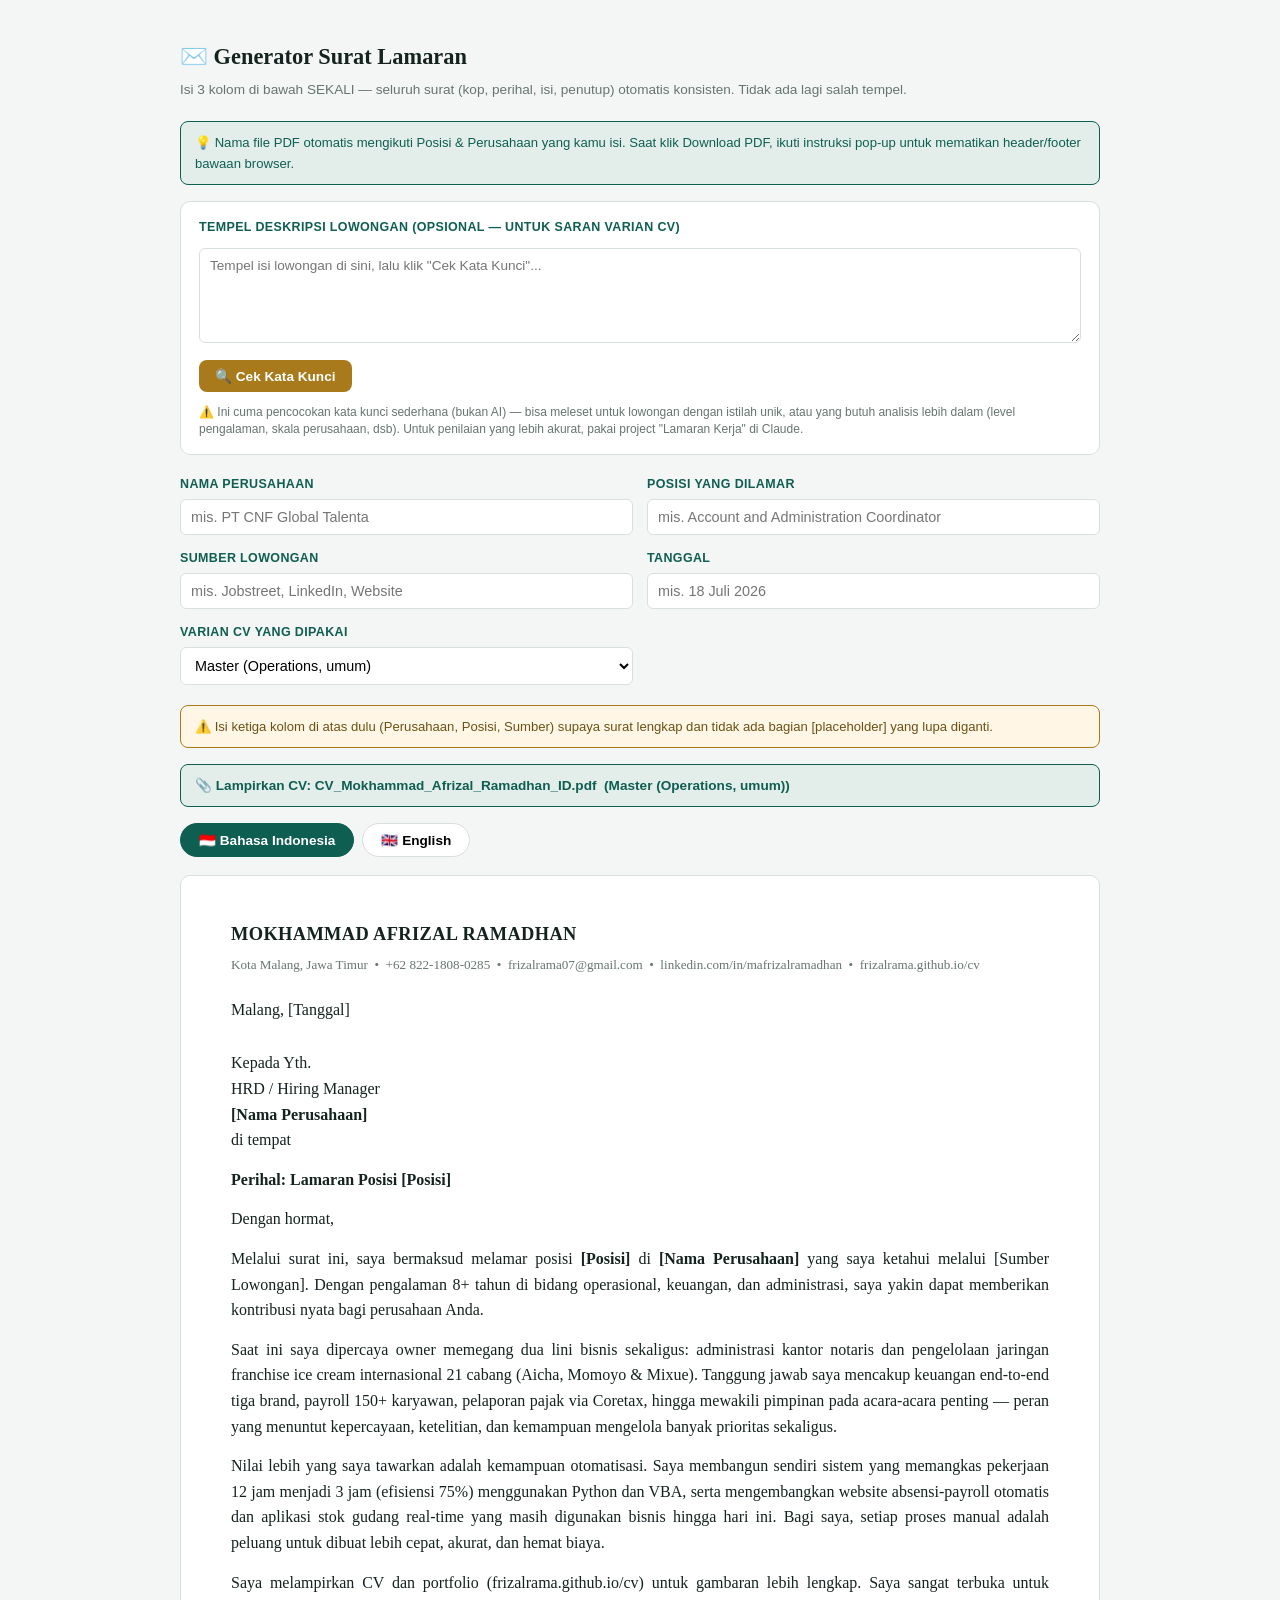
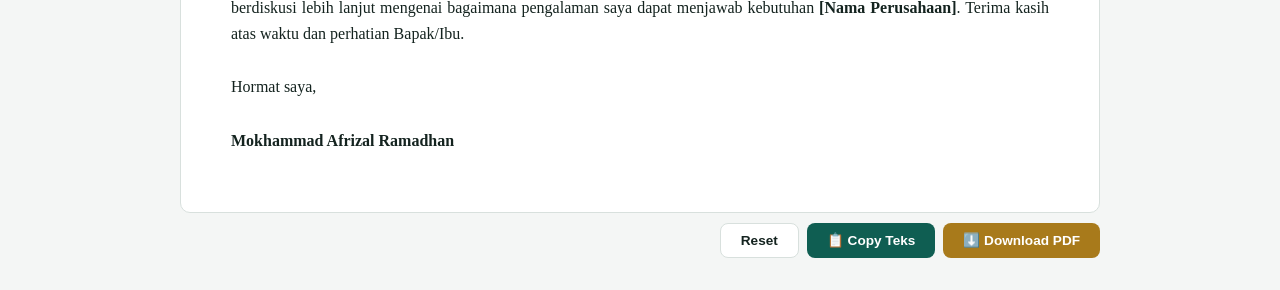
==== commit 4140fa95: "Add files via upload surat/index.html" ====
--- a/index.html
+++ b/index.html
@@ -2,567 +2,372 @@
 <html lang="id">
 <head>
 <meta charset="UTF-8">
-<meta name="viewport" content="width=device-width, initial-scale=1">
-
-<!-- Google tag (gtag.js) -->
-<script async src="https://www.googletagmanager.com/gtag/js?id=G-D2D6FF4PM9"></script>
-<script>
-  window.dataLayer = window.dataLayer || [];
-  function gtag(){dataLayer.push(arguments);}
-  gtag('js', new Date());
-  gtag('config', 'G-D2D6FF4PM9');
-</script>
-
-<title>Mokhammad Afrizal Ramadhan — Operations, Finance & Executive Support</title>
-<meta name="description" content="CV & portofolio Mokhammad Afrizal Ramadhan, S.Pd. — profesional Operasional, Keuangan & Dukungan Eksekutif dengan 8+ tahun pengalaman. Otomatisasi Python/VBA, payroll 150+ karyawan, keuangan 21 cabang franchise.">
-<meta name="author" content="Mokhammad Afrizal Ramadhan">
-<meta name="theme-color" content="#123B26">
-<link rel="canonical" href="https://frizalrama.github.io/cv/">
-
-<!-- Favicon -->
-<link rel="icon" href="favicon.svg" type="image/svg+xml">
-<link rel="apple-touch-icon" href="favicon.svg">
-<link rel="manifest" href="site.webmanifest">
-
-<!-- Open Graph -->
-<meta property="og:type" content="profile">
-<meta property="og:site_name" content="Mokhammad Afrizal Ramadhan — CV">
-<meta property="og:title" content="Mokhammad Afrizal Ramadhan, S.Pd.">
-<meta property="og:description" content="Operations, Finance & Executive Support Professional — 8+ tahun. Otomatisasi, payroll 150+ karyawan, keuangan 21 cabang franchise.">
-<meta property="og:url" content="https://frizalrama.github.io/cv/">
-<meta property="og:image" content="https://frizalrama.github.io/cv/assets/img/me/og-image.jpg">
-<meta property="og:image:width" content="1200">
-<meta property="og:image:height" content="630">
-<meta property="og:locale" content="id_ID">
-<meta property="og:locale:alternate" content="en_US">
-<meta property="profile:first_name" content="Mokhammad Afrizal">
-<meta property="profile:last_name" content="Ramadhan">
-
-<!-- Twitter -->
-<meta name="twitter:card" content="summary_large_image">
-<meta name="twitter:title" content="Mokhammad Afrizal Ramadhan, S.Pd.">
-<meta name="twitter:description" content="Operations, Finance & Executive Support Professional — 8+ tahun pengalaman.">
-<meta name="twitter:image" content="https://frizalrama.github.io/cv/assets/img/me/og-image.jpg">
-
-<!-- Fonts -->
-<link rel="preconnect" href="https://fonts.googleapis.com">
-<link rel="preconnect" href="https://fonts.gstatic.com" crossorigin>
-<link rel="stylesheet" href="https://fonts.googleapis.com/css2?family=Fraunces:ital,opsz,wght@0,9..144,400..900;1,9..144,400..600&family=IBM+Plex+Mono:wght@400;500;600&family=IBM+Plex+Sans:wght@400;500;600;700&display=swap">
-<link rel="stylesheet" href="assets/css/style.css">
-
-<!-- Structured data -->
-<script type="application/ld+json">
-{
-  "@context":"https://schema.org",
-  "@type":"Person",
-  "name":"Mokhammad Afrizal Ramadhan",
-  "honorificSuffix":"S.Pd.",
-  "jobTitle":"Operations, Finance & Executive Support Professional",
-  "image":"https://frizalrama.github.io/cv/assets/img/me/og-image.jpg",
-  "url":"https://frizalrama.github.io/cv/",
-  "email":"mailto:frizalrama07@gmail.com",
-  "telephone":"+6282218080285",
-  "address":{"@type":"PostalAddress","addressLocality":"Kota Malang","addressRegion":"Jawa Timur","addressCountry":"ID"},
-  "sameAs":["https://www.linkedin.com/in/mafrizalramadhan"],
-  "alumniOf":{"@type":"CollegeOrUniversity","name":"Universitas Negeri Malang"},
-  "knowsLanguage":["id","en"],
-  "knowsAbout":["Process Automation","Python","VBA","Financial Reporting","Payroll","Tax (Coretax)","Human Resources","Executive Support"]
-}
-</script>
+<title>Generator Surat Lamaran — Afrizal</title>
+<style>
+  :root{
+    --ink:#14231F; --green:#0F5E52; --green-soft:#E3EEEB;
+    --gold:#A87A1B; --grey:#667571; --line:#D8E0DD; --paper:#F4F6F5; --card:#fff;
+  }
+  *{box-sizing:border-box}
+  body{font-family:Georgia,'Times New Roman',serif;background:var(--paper);color:var(--ink);margin:0;padding:24px;line-height:1.6}
+  .wrap{max-width:920px;margin:0 auto}
+  h1{font-size:1.4rem;margin-bottom:4px}
+  .sub{color:var(--grey);font-family:Arial,sans-serif;font-size:.85rem;margin-bottom:20px}
+  .grid{display:grid;grid-template-columns:1fr 1fr;gap:14px;margin-bottom:20px}
+  @media(max-width:700px){.grid{grid-template-columns:1fr}}
+  label{font-family:Arial,sans-serif;font-size:.78rem;font-weight:600;color:var(--green);text-transform:uppercase;letter-spacing:.03em;display:block;margin-bottom:4px}
+  input,select{width:100%;padding:9px 10px;border:1.5px solid var(--line);border-radius:6px;font-family:Arial,sans-serif;font-size:.9rem;background:var(--card)}
+  input:focus,select:focus{outline:2px solid var(--green);border-color:var(--green)}
+  .toggle{display:flex;gap:8px;margin-bottom:18px;font-family:Arial,sans-serif}
+  .toggle button{padding:8px 18px;border-radius:99px;border:1.5px solid var(--line);background:var(--card);cursor:pointer;font-weight:600;font-size:.85rem}
+  .toggle button.on{background:var(--green);color:#fff;border-color:var(--green)}
+  .letter{background:var(--card);border:1px solid var(--line);border-radius:10px;padding:44px 50px;min-height:300px}
+  .letter b{font-weight:700}
+  .lname{font-size:1.15rem;font-weight:700;letter-spacing:.02em}
+  .lcontact{font-size:.82rem;color:var(--grey);margin-top:4px;margin-bottom:22px}
+  .lp{margin-bottom:14px;text-align:justify}
+  .lgap{height:14px}
+  .copybar{display:flex;justify-content:flex-end;margin:10px 0;gap:8px;font-family:Arial,sans-serif}
+  .copybar button{padding:9px 20px;border-radius:8px;border:0;background:var(--green);color:#fff;font-weight:600;cursor:pointer;font-size:.85rem}
+  .copybar button:hover{opacity:.9}
+  .copybar .ghost{background:var(--card);color:var(--ink);border:1.5px solid var(--line)}
+  .copybar .pdf{background:var(--gold)}
+  .hint{font-family:Arial,sans-serif;font-size:.78rem;color:var(--grey);margin-top:-10px;margin-bottom:18px}
+  .warn{background:#FFF6E5;border:1px solid var(--gold);border-radius:8px;padding:10px 14px;font-family:Arial,sans-serif;font-size:.82rem;color:#6b5117;margin-bottom:16px;display:none}
+  .warn.show{display:block}
+  .cvnote{background:var(--green-soft);border:1px solid var(--green);border-radius:8px;padding:10px 14px;font-family:Arial,sans-serif;font-size:.85rem;color:var(--green);margin-bottom:16px;font-weight:600}
+  .jdbox{background:var(--card);border:1px solid var(--line);border-radius:10px;padding:16px 18px;margin-bottom:20px}
+  .jdbox textarea{width:100%;padding:9px 10px;border:1.5px solid var(--line);border-radius:6px;font-family:Arial,sans-serif;font-size:.85rem;resize:vertical;margin-top:6px;margin-bottom:10px}
+  .checkbtn{padding:8px 16px;border-radius:8px;border:0;background:var(--gold);color:#fff;font-weight:600;cursor:pointer;font-size:.85rem;font-family:Arial,sans-serif}
+  .checkbtn:hover{opacity:.9}
+  .jdresult{margin-top:12px;font-family:Arial,sans-serif;font-size:.88rem}
+  .jdresult .match{background:var(--green-soft);border-radius:8px;padding:10px 14px;color:var(--green);font-weight:600;margin-bottom:6px}
+  .jdresult .nomatch{color:var(--grey);font-style:italic}
+  .jdwarn{font-family:Arial,sans-serif;font-size:.75rem;color:var(--grey);margin-top:10px;line-height:1.4}
+  .noprint{}
+  @media print{
+    @page{ margin: 18mm 16mm; }
+    .noprint{display:none !important}
+    body{padding:0;background:#fff}
+    .letter{border:0;padding:0;border-radius:0}
+    .wrap{max-width:100%}
+  }
+</style>
 </head>
 <body>
-<a class="skip-link" href="#main" data-i18n="skip">Lompat ke konten</a>
-
-<!-- ===================== NAV ===================== -->
-<header class="nav" id="nav">
-  <div class="wrap nav__in">
-    <a class="brand" href="#top" aria-label="Mokhammad Afrizal Ramadhan — beranda">
-      <svg class="brand__seal" viewBox="0 0 64 64" aria-hidden="true"><rect width="64" height="64" rx="14" fill="#123B26"/><rect x="6" y="6" width="52" height="52" rx="10" fill="none" stroke="#B0812B" stroke-width="1.5" opacity=".8"/><text x="32" y="42" font-size="24" letter-spacing="-1" text-anchor="middle" fill="#EFE3C6" font-family="Georgia,serif" font-weight="700">MAR</text></svg>
-      <span><b>Mokhammad Afrizal Ramadhan</b><small>Operations · Finance · Executive Support</small></span>
-    </a>
-    <nav class="nav__links" aria-label="Bagian">
-      <a href="#ringkasan" data-i18n="nav1">Ringkasan</a>
-      <a href="#pengalaman" data-i18n="nav2">Pengalaman</a>
-      <a href="#proyek" data-i18n="nav3">Proyek</a>
-      <a href="#keahlian" data-i18n="nav4">Keahlian</a>
-      <a href="#sertifikasi" data-i18n="nav5">Sertifikasi</a>
-      <a href="#kontak" data-i18n="nav6">Kontak</a>
-    </nav>
-    <div class="nav__actions">
-      <div class="lang" role="group" aria-label="Pilih bahasa / Language">
-        <button type="button" data-lang="id" aria-pressed="true">ID</button>
-        <button type="button" data-lang="en" aria-pressed="false">EN</button>
-      </div>
-      <a class="btn btn--primary" href="https://wa.me/6282218080285" target="_blank" rel="noopener">
-        <svg viewBox="0 0 24 24" fill="currentColor" aria-hidden="true"><path d="M12 2a10 10 0 0 0-8.6 15l-1.3 4.7 4.8-1.3A10 10 0 1 0 12 2Zm5.5 14.1c-.2.6-1.3 1.2-1.8 1.2-.5.1-1 .1-1.7-.1-.4-.1-.9-.3-1.6-.6-2.8-1.2-4.6-4-4.7-4.2-.1-.2-1.1-1.5-1.1-2.8 0-1.3.7-2 .9-2.2.2-.3.5-.3.7-.3h.5c.2 0 .4 0 .6.5.2.5.7 1.8.8 1.9.1.1.1.3 0 .5-.1.2-.2.4-.3.5-.2.2-.3.4-.2.6.2.4.8 1.2 1.6 1.9 1 .9 1.8 1.1 2.1 1.3.2.1.4.1.6-.1.1-.2.7-.8.9-1 .2-.3.4-.2.6-.1.2.1 1.5.7 1.7.9.2.1.4.2.4.3.1.1.1.6-.1 1.2Z"/></svg>
-        <span data-i18n="wabtn">Hubungi Saya</span>
-      </a>
-    </div>
-  </div>
-</header>
-
-<main id="main">
-<span id="top"></span>
-
-<!-- ===================== HERO ===================== -->
-<section class="hero">
-  <div class="wrap hero__grid">
-    <div class="hero__copy" data-reveal>
-      <span class="hero__eyebrow"><span class="dot"></span><span data-i18n="eyebrow">Operasional · Keuangan · Executive Support · Otomatisasi</span></span>
-      <h1>
-        Mokhammad Afrizal
-        <span class="ln2">Ramadhan <span class="deg">S.Pd.</span></span>
-      </h1>
-      <p class="hero__headline" data-i18n="headline">Operations, Finance &amp; Executive Support Professional</p>
-      <p class="hero__tag" data-i18n="tagline">Dipercaya owner memegang dua lini bisnis sekaligus — kantor notaris &amp; jaringan franchise ice cream internasional 21 cabang.</p>
-      <div class="hero__meta">
-        <span><svg viewBox="0 0 24 24" fill="none" stroke="currentColor" stroke-width="2" aria-hidden="true"><path d="M12 21s-7-6.3-7-11a7 7 0 0 1 14 0c0 4.7-7 11-7 11Z"/><circle cx="12" cy="10" r="2.5"/></svg><span data-i18n="loc">Kota Malang, Jawa Timur, Indonesia</span></span>
-        <span><svg viewBox="0 0 24 24" fill="none" stroke="currentColor" stroke-width="2" aria-hidden="true"><circle cx="12" cy="12" r="9"/><path d="M12 7v5l3 2"/></svg><span data-i18n="exp">8+ tahun pengalaman</span></span>
-      </div>
-      <div class="hero__cta">
-        <a class="btn btn--primary" href="mailto:frizalrama07@gmail.com">
-          <svg viewBox="0 0 24 24" fill="none" stroke="currentColor" stroke-width="2" aria-hidden="true"><rect x="3" y="5" width="18" height="14" rx="2"/><path d="m3 7 9 6 9-6"/></svg>
-          <span data-i18n="contactbtn">Hubungi Saya</span>
-        </a>
-        <a class="btn btn--gold" href="https://wa.me/6282218080285" target="_blank" rel="noopener">
-          <svg viewBox="0 0 24 24" fill="currentColor" aria-hidden="true"><path d="M12 2a10 10 0 0 0-8.6 15l-1.3 4.7 4.8-1.3A10 10 0 1 0 12 2Zm5.5 14.1c-.2.6-1.3 1.2-1.8 1.2-.5.1-1 .1-1.7-.1-.4-.1-.9-.3-1.6-.6-2.8-1.2-4.6-4-4.7-4.2-.1-.2-1.1-1.5-1.1-2.8 0-1.3.7-2 .9-2.2.2-.3.5-.3.7-.3h.5c.2 0 .4 0 .6.5.2.5.7 1.8.8 1.9.1.1.1.3 0 .5-.1.2-.2.4-.3.5-.2.2-.3.4-.2.6.2.4.8 1.2 1.6 1.9 1 .9 1.8 1.1 2.1 1.3.2.1.4.1.6-.1.1-.2.7-.8.9-1 .2-.3.4-.2.6-.1.2.1 1.5.7 1.7.9.2.1.4.2.4.3.1.1.1.6-.1 1.2Z"/></svg>
-          WhatsApp
-        </a>
-        <a class="btn btn--ghost" href="https://www.linkedin.com/in/mafrizalramadhan" target="_blank" rel="noopener">
-          <svg viewBox="0 0 24 24" fill="currentColor" aria-hidden="true"><path d="M6.94 5a1.94 1.94 0 1 1-3.88 0 1.94 1.94 0 0 1 3.88 0ZM3.4 8.6h3.1V21H3.4V8.6Zm5.1 0h3v1.7h.05c.42-.8 1.45-1.7 3-1.7 3.2 0 3.8 2.1 3.8 4.9V21h-3.1v-5.5c0-1.3 0-3-1.85-3s-2.1 1.4-2.1 2.9V21h-3.1V8.6Z"/></svg>
-          LinkedIn
-        </a>
-      </div>
-    </div>
-
-    <div class="portrait" data-reveal>
-      <figure class="avatar">
-        <img src="assets/img/me/profile.webp" width="440" height="440"
-             alt="Foto formal Mokhammad Afrizal Ramadhan mengenakan jas hitam" fetchpriority="high">
-      </figure>
-    </div>
-  </div>
-
-  <div class="wrap">
-    <div class="trust" data-reveal>
-      <span data-i18n="trust1">Mengelola keuangan <b>3&nbsp;brand</b> — Aicha, Momoyo &amp; Mixue.</span>
-      <span data-i18n="trust2">Otomatisasi memangkas kerja <b>12&nbsp;jam&nbsp;→&nbsp;3&nbsp;jam</b>.</span>
-      <span data-i18n="trust3">Sistem buatan sendiri <b>masih aktif dipakai</b> hingga kini.</span>
-    </div>
-  </div>
-</section>
-
-<!-- ===================== 01 · LEDGER / RINGKASAN ===================== -->
-<section class="section" id="ringkasan">
-  <div class="wrap">
-    <div class="sec-head">
-      <span class="sec-idx">01</span>
-      <h2 class="sec-title" data-i18n="s1title">Neraca <em>kompetensi</em></h2>
-      <p class="sec-lead" data-i18n="s1lead">Angka-angka kunci dari 8+ tahun kerja — dibaca seperti laporan keuangan.</p>
-    </div>
-
-    <div class="ledger" data-reveal>
-      <div class="ledger__head">
-        <span data-i18n="ledgerhead">Ringkasan Kinerja</span>
-        <span class="stamp">◆ FY 2015–2026</span>
-      </div>
-      <div class="ledger__body">
-        <div class="lrow">
-          <div class="lrow__main"><div class="lrow__lbl" data-i18n="k1l">Pengalaman profesional</div><div class="lrow__sub" data-i18n="k1s">Lintas administrasi, HR, keuangan &amp; otomatisasi</div></div>
-          <div class="lrow__dots" aria-hidden="true"></div>
-          <div class="lrow__val"><span class="count" data-count="8">8</span><span class="u" data-i18n="uyear">+ tahun</span></div>
-        </div>
-        <div class="lrow">
-          <div class="lrow__main"><div class="lrow__lbl" data-i18n="k2l">Efisiensi via otomatisasi</div><div class="lrow__sub" data-i18n="k2s">Proses berkas: 12 jam → 3 jam (Python/VBA)</div></div>
-          <div class="lrow__dots" aria-hidden="true"></div>
-          <div class="lrow__val"><span class="count" data-count="75">75</span><span class="u">%</span></div>
-        </div>
-        <div class="lrow">
-          <div class="lrow__main"><div class="lrow__lbl" data-i18n="k3l">Cabang franchise dikelola</div><div class="lrow__sub" data-i18n="k3s">Keuangan 3 brand: Aicha · Momoyo · Mixue</div></div>
-          <div class="lrow__dots" aria-hidden="true"></div>
-          <div class="lrow__val"><span class="count" data-count="21">21</span><span class="u" data-i18n="ubranch">cabang</span></div>
-        </div>
-        <div class="lrow">
-          <div class="lrow__main"><div class="lrow__lbl" data-i18n="k4l">Karyawan dalam payroll</div><div class="lrow__sub" data-i18n="k4s">Absensi hingga transfer gaji, setiap bulan</div></div>
-          <div class="lrow__dots" aria-hidden="true"></div>
-          <div class="lrow__val"><span class="count" data-count="150">150</span><span class="u" data-i18n="uperson">+ orang</span></div>
-        </div>
-        <div class="lrow">
-          <div class="lrow__main"><div class="lrow__lbl" data-i18n="k5l">Berkas hukum diproses</div><div class="lrow__sub" data-i18n="k5s">Rekanan pembiayaan nasional, per bulan</div></div>
-          <div class="lrow__dots" aria-hidden="true"></div>
-          <div class="lrow__val"><span class="count" data-count="2000" data-format="thousand">2.000</span><span class="u" data-i18n="umonth">/ bulan</span></div>
-        </div>
-      </div>
-    </div>
-  </div>
-</section>
-
-<!-- ===================== 02 · PENGALAMAN ===================== -->
-<section class="section section--alt" id="pengalaman">
-  <div class="wrap">
-    <div class="sec-head">
-      <span class="sec-idx">02</span>
-      <h2 class="sec-title" data-i18n="s2title">Jejak <em>pengalaman</em></h2>
-      <p class="sec-lead" data-i18n="s2lead">Delapan tahun tanggung jawab yang terus bertambah — dari operator data hingga memegang dua lini bisnis.</p>
-    </div>
-
-    <div class="tl">
-      <!-- 1 -->
-      <div class="tl__item" data-reveal>
-        <div class="tl__dot" aria-hidden="true"></div>
-        <div class="tl__date">Jan 2022<small data-i18n="now">— Sekarang</small></div>
-        <div class="card">
-          <div class="tl__role" data-i18n="e1role">Finance &amp; Operations Manager — Divisi Franchise</div>
-          <div class="tl__org">Kantor Notaris Budi Sutanto, S.H., M.Kn. <span class="pill" data-i18n="e1pill">Dipercaya owner</span></div>
-          <ul class="tl__list">
-            <li data-i18n="e1a">Keuangan end-to-end 3 brand (Aicha, Momoyo, Mixue) — dari pemasukan penjualan sampai pengeluaran bahan baku.</li>
-            <li data-i18n="e1b">Payroll 150+ karyawan: monitoring absensi hingga transfer gaji.</li>
-            <li data-i18n="e1c">Pajak via Coretax: PPh 21, PPh Final, PPh 23 — selalu tepat waktu.</li>
-            <li data-i18n="e1d">Membangun sendiri aplikasi AbsenKu &amp; StokGudang (lihat proyek).</li>
-            <li data-i18n="e1e">Template laporan keuangan real-time (Google Sheets + Apps Script).</li>
-          </ul>
-          <span class="award"><svg viewBox="0 0 24 24" fill="none" stroke="currentColor" stroke-width="2" aria-hidden="true"><circle cx="12" cy="8" r="5"/><path d="m8.5 12-1.5 9 5-3 5 3-1.5-9"/></svg><span data-i18n="e1award">Merancang &amp; membangun sendiri AbsenKu dan StokGudang dari nol — dua sistem operasional yang kini jadi tulang punggung harian 21 cabang &amp; masih aktif dipakai.</span></span>
-        </div>
-      </div>
-      <!-- 2 -->
-      <div class="tl__item" data-reveal>
-        <div class="tl__dot" aria-hidden="true"></div>
-        <div class="tl__date"><span data-i18n="e2date">Agu 2018</span><small data-i18n="now">— Sekarang</small></div>
-        <div class="card">
-          <div class="tl__role" data-i18n="e2role">Administrative, HR &amp; GA Officer · Tangan Kanan Pimpinan</div>
-          <div class="tl__org">Kantor Notaris Budi Sutanto, S.H., M.Kn.</div>
-          <ul class="tl__list">
-            <li data-i18n="e2a">Dokumen hukum rekanan pembiayaan nasional — 5 kota/kabupaten, 2.000 berkas per bulan.</li>
-            <li data-i18n="e2b">Otomatisasi Python &amp; VBA memangkas proses dari 12 jam menjadi 3 jam (75%).</li>
-            <li data-i18n="e2c">Mewakili pimpinan di acara penting (termasuk saat dua agenda bersamaan); mengelola agenda, itinerary, tiket &amp; akomodasi perjalanan dinas.</li>
-            <li data-i18n="e2d">Berkas digital rekanan BPN online (2021–sekarang), kas kantor, rekrutmen, dan IT troubleshooting.</li>
-          </ul>
-          <span class="award"><svg viewBox="0 0 24 24" fill="none" stroke="currentColor" stroke-width="2" aria-hidden="true"><circle cx="12" cy="8" r="5"/><path d="m8.5 12-1.5 9 5-3 5 3-1.5-9"/></svg><span data-i18n="e2award">Meningkatkan kapasitas &amp; kecepatan input berkas via otomatisasi Python/VBA — efisiensi 75% (12 jam → 3 jam), sekaligus menaikkan volume order berkas yang dapat ditangani.</span></span>
-        </div>
-      </div>
-      <!-- 3 -->
-      <div class="tl__item" data-reveal>
-        <div class="tl__dot" aria-hidden="true"></div>
-        <div class="tl__date">Sep 2017<small>— Jul 2018</small></div>
-        <div class="card">
-          <div class="tl__role" data-i18n="e3role">Data Administrator</div>
-          <div class="tl__org">KPU Kabupaten Malang</div>
-          <ul class="tl__list">
-            <li data-i18n="e3a">Verifikasi puluhan ribu data pemilih (SIDALIH, Excel, Word).</li>
-          </ul>
-          <span class="award"><svg viewBox="0 0 24 24" fill="none" stroke="currentColor" stroke-width="2" aria-hidden="true"><circle cx="12" cy="8" r="5"/><path d="m8.5 12-1.5 9 5-3 5 3-1.5-9"/></svg><span data-i18n="e3aw1">Operator Data Terbaik — KPU Kab. Malang (2018)</span></span>
-          <span class="award"><svg viewBox="0 0 24 24" fill="none" stroke="currentColor" stroke-width="2" aria-hidden="true"><circle cx="12" cy="8" r="5"/><path d="m8.5 12-1.5 9 5-3 5 3-1.5-9"/></svg><span data-i18n="e3aw2">Piagam Operator Data — KPU Prov. Jatim, Pilgub 2018</span></span>
-        </div>
-      </div>
-      <!-- 4 -->
-      <div class="tl__item" data-reveal>
-        <div class="tl__dot" aria-hidden="true"></div>
-        <div class="tl__date"><span data-i18n="e4date">Des 2016</span><small>— Feb 2017</small></div>
-        <div class="card">
-          <div class="tl__role" data-i18n="e4role">Volunteer Verifikasi &amp; Validasi Lapangan</div>
-          <div class="tl__org">Kementerian Sosial RI</div>
-          <ul class="tl__list">
-            <li data-i18n="e4a">Verifikasi &amp; validasi data penerima manfaat langsung di lapangan.</li>
-          </ul>
-        </div>
-      </div>
-      <!-- 5 -->
-      <div class="tl__item" data-reveal>
-        <div class="tl__dot" aria-hidden="true"></div>
-        <div class="tl__date">Jan 2015<small>— Apr 2015</small></div>
-        <div class="card">
-          <div class="tl__role" data-i18n="e5role">Staff Administrasi (Magang)</div>
-          <div class="tl__org">PT PLN (Persero) Kab. Pamekasan</div>
-          <ul class="tl__list">
-            <li data-i18n="e5a">Membangun software arsiparis untuk merapikan dokumen unit.</li>
-          </ul>
-          <span class="award"><svg viewBox="0 0 24 24" fill="none" stroke="currentColor" stroke-width="2" aria-hidden="true"><circle cx="12" cy="8" r="5"/><path d="m8.5 12-1.5 9 5-3 5 3-1.5-9"/></svg><span data-i18n="e5aw">Staf Magang Terbaik</span></span>
-        </div>
-      </div>
-    </div>
-  </div>
-</section>
-
-<!-- ===================== 03 · PROYEK ===================== -->
-<section class="section" id="proyek">
-  <div class="wrap">
-    <div class="sec-head">
-      <span class="sec-idx">03</span>
-      <h2 class="sec-title" data-i18n="s3title">Proyek <em>unggulan</em></h2>
-      <p class="sec-lead" data-i18n="s3lead">Tiga sistem yang saya rancang, bangun, dan operasikan sendiri untuk bisnis nyata.</p>
-    </div>
-
-    <div class="proj">
-      <!-- AbsenKu -->
-      <article class="pcard" data-reveal>
-        <div class="pcard__info">
-          <span class="pcard__no">PROYEK 01</span>
-          <h3>AbsenKu</h3>
-          <span class="pcard__meta" data-i18n="p1meta">Absensi &amp; payroll · Web App</span>
-          <p data-i18n="p1desc">Absensi online dengan verifikasi GPS + selfie wajib. Dua mode: Crew &amp; Owner. Rekap per outlet, gaji otomatis berbasis tier &amp; lembur, serta export rekap dan slip gaji sekali klik.</p>
-          <div class="pcard__stats">
-            <span class="stat-chip"><b>150+</b> <span data-i18n="p1c1">karyawan</span></span>
-            <span class="stat-chip"><b>GPS</b> + <span data-i18n="p1c2">selfie wajib</span></span>
-            <span class="stat-chip"><b>1-klik</b> <span data-i18n="p1c3">slip gaji</span></span>
-          </div>
-          <div class="pcard__tags">
-            <span class="tag">JavaScript</span><span class="tag">Apps Script</span><span class="tag">Google Sheets</span><span class="tag">Geolocation</span>
-          </div>
-        </div>
-        <div class="gallery" data-gallery="AbsenKu">
-          <figure class="shot" tabindex="0" role="button" data-full="assets/img/projects/absen-login.webp" aria-label="Buka gambar: halaman login AbsenKu">
-            <img src="assets/img/projects/absen-login-t.webp" loading="lazy" alt="Halaman login AbsenKu dengan verifikasi GPS dan selfie wajib">
-            <span class="shot__zoom"><svg viewBox="0 0 24 24" fill="none" stroke="currentColor" stroke-width="2"><circle cx="11" cy="11" r="7"/><path d="m21 21-4-4M11 8v6M8 11h6"/></svg></span>
-            <figcaption data-i18n="p1i1">Halaman login — verifikasi GPS + selfie wajib</figcaption>
-          </figure>
-          <figure class="shot" tabindex="0" role="button" data-full="assets/img/projects/absen-owner.webp" aria-label="Buka gambar: panel Owner AbsenKu">
-            <img src="assets/img/projects/absen-owner-t.webp" loading="lazy" alt="Panel Owner AbsenKu dengan filter rekap dan export slip gaji">
-            <span class="shot__zoom"><svg viewBox="0 0 24 24" fill="none" stroke="currentColor" stroke-width="2"><circle cx="11" cy="11" r="7"/><path d="m21 21-4-4M11 8v6M8 11h6"/></svg></span>
-            <figcaption data-i18n="p1i2">Panel Owner — filter rekap &amp; export slip gaji</figcaption>
-          </figure>
-          <figure class="shot" tabindex="0" role="button" data-full="assets/img/projects/absen-dashboard.webp" aria-label="Buka gambar: rekap kehadiran per outlet">
-            <img src="assets/img/projects/absen-dashboard-t.webp" loading="lazy" alt="Rekap kehadiran crew per outlet">
-            <span class="shot__zoom"><svg viewBox="0 0 24 24" fill="none" stroke="currentColor" stroke-width="2"><circle cx="11" cy="11" r="7"/><path d="m21 21-4-4M11 8v6M8 11h6"/></svg></span>
-            <figcaption data-i18n="p1i3">Rekap kehadiran per outlet</figcaption>
-          </figure>
-          <figure class="shot" tabindex="0" role="button" data-full="assets/img/projects/absen-rekap.webp" aria-label="Buka gambar: export rekap absensi otomatis">
-            <img src="assets/img/projects/absen-rekap-t.webp" loading="lazy" alt="Export rekap absensi otomatis ke Excel">
-            <span class="shot__zoom"><svg viewBox="0 0 24 24" fill="none" stroke="currentColor" stroke-width="2"><circle cx="11" cy="11" r="7"/><path d="m21 21-4-4M11 8v6M8 11h6"/></svg></span>
-            <figcaption data-i18n="p1i4">Export rekap absensi otomatis</figcaption>
-          </figure>
-          <figure class="shot" tabindex="0" role="button" data-full="assets/img/projects/absen-slip.webp" aria-label="Buka gambar: export rekap gaji">
-            <img src="assets/img/projects/absen-slip-t.webp" loading="lazy" alt="Export rekap gaji berbasis tier dan lembur">
-            <span class="shot__zoom"><svg viewBox="0 0 24 24" fill="none" stroke="currentColor" stroke-width="2"><circle cx="11" cy="11" r="7"/><path d="m21 21-4-4M11 8v6M8 11h6"/></svg></span>
-            <figcaption data-i18n="p1i5">Export rekap gaji</figcaption>
-          </figure>
-          <p class="gallery__note"><svg viewBox="0 0 24 24" fill="none" stroke="currentColor" stroke-width="2"><path d="M12 2 4 5v6c0 5 3.4 8.5 8 11 4.6-2.5 8-6 8-11V5l-8-3Z"/></svg><span data-i18n="privnote">Sebagian data disamarkan demi privasi.</span></p>
-        </div>
-      </article>
-
-      <!-- StokGudang -->
-      <article class="pcard pcard--flip" data-reveal>
-        <div class="pcard__info">
-          <span class="pcard__no">PROYEK 02</span>
-          <h3>StokGudang</h3>
-          <span class="pcard__meta" data-i18n="p2meta">Inventori multi-role · Web App</span>
-          <p data-i18n="p2desc">Inventori real-time dengan 5 peran (Owner, Purchasing, Checker, Admin Gudang, Crew Outlet). Alur lengkap: PO → verifikasi → alokasi &amp; surat jalan → transfer antar outlet → stock opname → laporan pergerakan.</p>
-          <div class="pcard__stats">
-            <span class="stat-chip"><b>5</b> <span data-i18n="p2c1">peran akses</span></span>
-            <span class="stat-chip"><b>21</b> <span data-i18n="p2c2">cabang</span></span>
-            <span class="stat-chip"><b>real-time</b> <span data-i18n="p2c3">stok</span></span>
-          </div>
-          <div class="pcard__tags">
-            <span class="tag">JavaScript</span><span class="tag">Apps Script</span><span class="tag">RBAC</span><span class="tag">Inventory</span>
-          </div>
-        </div>
-        <div class="gallery" data-gallery="StokGudang">
-          <figure class="shot" tabindex="0" role="button" data-full="assets/img/projects/stok-login.webp" aria-label="Buka gambar: login multi-role StokGudang">
-            <img src="assets/img/projects/stok-login-t.webp" loading="lazy" alt="Login multi-role StokGudang">
-            <span class="shot__zoom"><svg viewBox="0 0 24 24" fill="none" stroke="currentColor" stroke-width="2"><circle cx="11" cy="11" r="7"/><path d="m21 21-4-4M11 8v6M8 11h6"/></svg></span>
-            <figcaption data-i18n="p2i1">Login multi-role</figcaption>
-          </figure>
-          <figure class="shot" tabindex="0" role="button" data-full="assets/img/projects/stok-dashboard.webp" aria-label="Buka gambar: dashboard Owner StokGudang">
-            <img src="assets/img/projects/stok-dashboard-t.webp" loading="lazy" alt="Dashboard Owner StokGudang dengan ringkasan stok real-time">
-            <span class="shot__zoom"><svg viewBox="0 0 24 24" fill="none" stroke="currentColor" stroke-width="2"><circle cx="11" cy="11" r="7"/><path d="m21 21-4-4M11 8v6M8 11h6"/></svg></span>
-            <figcaption data-i18n="p2i2">Dashboard Owner — ringkasan stok real-time</figcaption>
-          </figure>
-          <figure class="shot" tabindex="0" role="button" data-full="assets/img/projects/stok-admin.webp" aria-label="Buka gambar: role Admin Gudang">
-            <img src="assets/img/projects/stok-admin-t.webp" loading="lazy" alt="Role Admin Gudang untuk alokasi order dan stock opname">
-            <span class="shot__zoom"><svg viewBox="0 0 24 24" fill="none" stroke="currentColor" stroke-width="2"><circle cx="11" cy="11" r="7"/><path d="m21 21-4-4M11 8v6M8 11h6"/></svg></span>
-            <figcaption data-i18n="p2i3">Role Admin Gudang — alokasi order &amp; stock opname</figcaption>
-          </figure>
-          <figure class="shot" tabindex="0" role="button" data-full="assets/img/projects/stok-crew.webp" aria-label="Buka gambar: role Crew Outlet">
-            <img src="assets/img/projects/stok-crew-t.webp" loading="lazy" alt="Role Crew Outlet untuk order bahan baku">
-            <span class="shot__zoom"><svg viewBox="0 0 24 24" fill="none" stroke="currentColor" stroke-width="2"><circle cx="11" cy="11" r="7"/><path d="m21 21-4-4M11 8v6M8 11h6"/></svg></span>
-            <figcaption data-i18n="p2i4">Role Crew Outlet — order bahan baku</figcaption>
-          </figure>
-          <p class="gallery__note"><svg viewBox="0 0 24 24" fill="none" stroke="currentColor" stroke-width="2"><path d="M12 2 4 5v6c0 5 3.4 8.5 8 11 4.6-2.5 8-6 8-11V5l-8-3Z"/></svg><span data-i18n="privnote">Sebagian data disamarkan demi privasi.</span></p>
-        </div>
-      </article>
-
-      <!-- Fidusia -->
-      <article class="pcard" data-reveal>
-        <div class="pcard__info">
-          <span class="pcard__no">PROYEK 03</span>
-          <h3 data-i18n="p3title">Suite Otomatisasi Berkas Fidusia (Python)</h3>
-          <span class="pcard__meta" data-i18n="p3meta">Python · RPA · Suite end-to-end 3 tahap</span>
-          <p data-i18n="p3desc">Rangkaian bot Python yang menangani berkas fidusia dari hulu ke hilir — mengunduh dokumen debitur, mengisi form pendaftaran online, hingga mencetak akta massal. Semuanya tanpa sentuhan manual.</p>
-          <ol class="stages">
-            <li><span class="stages__n">1</span><p><b>Download</b><span data-i18n="p3s1d">Bot membaca Excel, login, lalu mengunduh dokumen debitur secara massal.</span></p></li>
-            <li><span class="stages__n">2</span><p><b>Input</b><span data-i18n="p3s2d">Mengisi form pendaftaran fidusia online otomatis — termasuk dropdown alamat bertingkat.</span></p></li>
-            <li><span class="stages__n">3</span><p><b>Print</b><span data-i18n="p3s3d">Mencetak ratusan dokumen akta sekali klik — buka-tutup file otomatis, pilih halaman yang dicetak &amp; atur ukuran kertas.</span></p></li>
-          </ol>
-          <div class="pcard__stats">
-            <span class="stat-chip"><b data-i18n="p3c1b">2.000</b> <span data-i18n="p3c1">berkas / bulan</span></span>
-            <span class="stat-chip"><b data-i18n="p3c4">12j → 3j</b></span>
-            <span class="stat-chip"><b>75%</b> <span data-i18n="p3c2">lebih cepat</span></span>
-            <span class="stat-chip"><b data-i18n="p3c3b">Ratusan</b> <span data-i18n="p3c3">dokumen dicetak otomatis</span></span>
-          </div>
-          <div class="pcard__tags">
-            <span class="tag">Python</span><span class="tag">Selenium/RPA</span><span class="tag">openpyxl</span><span class="tag">Word Automation</span>
-          </div>
-        </div>
-        <div class="gallery" data-gallery="Fidusia">
-          <figure class="shot" tabindex="0" role="button" data-full="assets/img/projects/fidusia-download.webp" aria-label="Buka gambar: bot mengunduh dokumen">
-            <img src="assets/img/projects/fidusia-download-t.webp" loading="lazy" alt="Bot mengunduh dokumen debitur secara massal, log di PowerShell">
-            <span class="shot__zoom"><svg viewBox="0 0 24 24" fill="none" stroke="currentColor" stroke-width="2"><circle cx="11" cy="11" r="7"/><path d="m21 21-4-4M11 8v6M8 11h6"/></svg></span>
-            <figcaption data-i18n="p3i1">Bot Python — download dokumen debitur massal</figcaption>
-          </figure>
-          <figure class="shot" tabindex="0" role="button" data-full="assets/img/projects/fidusia-input.webp" aria-label="Buka gambar: bot mengisi form pendaftaran">
-            <img src="assets/img/projects/fidusia-input-t.webp" loading="lazy" alt="Bot mengisi form pendaftaran online termasuk dropdown alamat bertingkat">
-            <span class="shot__zoom"><svg viewBox="0 0 24 24" fill="none" stroke="currentColor" stroke-width="2"><circle cx="11" cy="11" r="7"/><path d="m21 21-4-4M11 8v6M8 11h6"/></svg></span>
-            <figcaption data-i18n="p3i2">Input form otomatis — dropdown alamat bertingkat</figcaption>
-          </figure>
-          <figure class="shot" tabindex="0" role="button" data-full="assets/img/projects/fidusia-print.webp" aria-label="Buka gambar: bot Python mencetak dokumen akta otomatis">
-            <img src="assets/img/projects/fidusia-print-t.webp" loading="lazy" alt="Bot Python mencetak dokumen akta secara otomatis, dengan log proses di terminal">
-            <span class="shot__zoom"><svg viewBox="0 0 24 24" fill="none" stroke="currentColor" stroke-width="2"><circle cx="11" cy="11" r="7"/><path d="m21 21-4-4M11 8v6M8 11h6"/></svg></span>
-            <figcaption data-i18n="p3i3">Bot Python mencetak ratusan dokumen akta otomatis — buka-tutup file, pilih halaman &amp; ukuran kertas, sekali klik</figcaption>
-          </figure>
-          <p class="gallery__note"><svg viewBox="0 0 24 24" fill="none" stroke="currentColor" stroke-width="2"><path d="M12 2 4 5v6c0 5 3.4 8.5 8 11 4.6-2.5 8-6 8-11V5l-8-3Z"/></svg><span data-i18n="privnote">Sebagian data disamarkan demi privasi.</span></p>
-        </div>
-      </article>
-    </div>
-  </div>
-</section>
-
-<!-- ===================== 04 · KEAHLIAN ===================== -->
-<section class="section section--alt" id="keahlian">
-  <div class="wrap">
-    <div class="sec-head">
-      <span class="sec-idx">04</span>
-      <h2 class="sec-title" data-i18n="s4title">Keahlian <em>inti</em></h2>
-      <p class="sec-lead" data-i18n="s4lead">Perpaduan langka: paham keuangan &amp; pajak, cakap operasional, dan bisa membangun tools sendiri.</p>
-    </div>
-    <div class="skills" data-reveal-stagger>
-      <div class="skill-col">
-        <h3><span class="ic"><svg viewBox="0 0 24 24" fill="none" stroke="currentColor" stroke-width="2"><path d="m8 6-5 6 5 6M16 6l5 6-5 6M13 4l-2 16"/></svg></span><span data-i18n="sk1">Otomatisasi &amp; Teknologi</span></h3>
-        <div class="chips">
-          <span class="chip">Python</span><span class="chip" data-i18n="skc1">Process Automation</span><span class="chip">VBA / Macro</span><span class="chip">JavaScript</span><span class="chip">Apps Script</span><span class="chip">Excel Advanced</span><span class="chip" data-i18n="skc2">Web Development</span><span class="chip">Canva &amp; AI Tools</span>
-        </div>
-      </div>
-      <div class="skill-col">
-        <h3><span class="ic"><svg viewBox="0 0 24 24" fill="none" stroke="currentColor" stroke-width="2"><rect x="4" y="3" width="16" height="18" rx="2"/><path d="M8 7h8M8 11h8M8 15h5"/></svg></span><span data-i18n="sk2">Keuangan &amp; Pajak</span></h3>
-        <div class="chips">
-          <span class="chip" data-i18n="skc3">Laporan Keuangan</span><span class="chip">Payroll</span><span class="chip">Coretax (PPh 21/Final/23)</span><span class="chip" data-i18n="skc4">Manajemen Kas</span><span class="chip" data-i18n="skc5">Data Management</span>
-        </div>
-      </div>
-      <div class="skill-col">
-        <h3><span class="ic"><svg viewBox="0 0 24 24" fill="none" stroke="currentColor" stroke-width="2"><circle cx="9" cy="8" r="3.2"/><path d="M3.5 20a5.5 5.5 0 0 1 11 0M16 6a3 3 0 0 1 0 5.5M17.5 20a5.5 5.5 0 0 0-3-4.9"/></svg></span><span data-i18n="sk3">HR, GA &amp; Executive Support</span></h3>
-        <div class="chips">
-          <span class="chip" data-i18n="skc6">Rekrutmen</span><span class="chip" data-i18n="skc7">Manajemen Absensi</span><span class="chip" data-i18n="skc8">Pengadaan</span><span class="chip">IT Troubleshooting</span><span class="chip" data-i18n="skc9">Agenda &amp; Perjalanan Dinas</span>
-        </div>
-      </div>
-    </div>
-  </div>
-</section>
-
-<!-- ===================== 05 · SERTIFIKASI ===================== -->
-<section class="section" id="sertifikasi">
-  <div class="wrap">
-    <div class="sec-head">
-      <span class="sec-idx">05</span>
-      <h2 class="sec-title" data-i18n="s5title">Sertifikasi &amp; <em>penghargaan</em></h2>
-      <p class="sec-lead" data-i18n="s5lead">Klik thumbnail untuk memperbesar. Sebagian nomor pada sertifikat disamarkan demi privasi.</p>
-    </div>
-    <div class="certs" data-reveal-stagger>
-      <figure class="cert" tabindex="0" role="button" data-full="assets/img/certs/akuntansi.webp" aria-label="Perbesar sertifikat Pelatihan Akuntansi">
-        <div class="cert__img"><img src="assets/img/certs/akuntansi-t.webp" loading="lazy" alt="Sertifikat Pelatihan Kerja Berbasis Kompetensi bidang Akuntansi"></div>
-        <figcaption class="cert__body"><div class="cert__year">2018</div><div class="cert__ttl" data-i18n="cert1t">Pelatihan Akuntansi · 320 Jam</div><div class="cert__by" data-i18n="cert1b">UPT PK Singosari — Disnakertrans Jatim</div></figcaption>
-      </figure>
-      <figure class="cert" tabindex="0" role="button" data-full="assets/img/certs/ratatype.webp" aria-label="Perbesar Golden Typing Certificate">
-        <div class="cert__img"><img src="assets/img/certs/ratatype-t.webp" loading="lazy" alt="Golden Typing Certificate Ratatype 61 WPM"></div>
-        <figcaption class="cert__body"><div class="cert__year">2024</div><div class="cert__ttl" data-i18n="cert2t">Golden Typing · 61 WPM</div><div class="cert__by" data-i18n="cert2b">Ratatype — akurasi 97,3% (Inggris)</div></figcaption>
-      </figure>
-      <figure class="cert" tabindex="0" role="button" data-full="assets/img/certs/piagam.webp" aria-label="Perbesar Piagam Operator Data KPU Jatim">
-        <div class="cert__img"><img src="assets/img/certs/piagam-t.webp" loading="lazy" alt="Piagam Penghargaan Operator Data KPU Provinsi Jawa Timur 2018"></div>
-        <figcaption class="cert__body"><div class="cert__year">2018</div><div class="cert__ttl" data-i18n="cert3t">Piagam Operator Data</div><div class="cert__by" data-i18n="cert3b">KPU Provinsi Jawa Timur — Pilgub 2018</div></figcaption>
-      </figure>
-      <div class="cert cert--noimg">
-        <div class="cert__body">
-          <svg class="medal" viewBox="0 0 24 24" fill="none" stroke="currentColor" stroke-width="2" aria-hidden="true"><circle cx="12" cy="8" r="5"/><path d="m8.5 12-1.5 9 5-3 5 3-1.5-9"/></svg>
-          <div class="cert__year">2018</div><div class="cert__ttl" data-i18n="cert4t">Operator Data Terbaik</div><div class="cert__by" data-i18n="cert4b">KPU Kabupaten Malang</div>
-        </div>
-      </div>
-      <div class="cert cert--noimg">
-        <div class="cert__body">
-          <svg class="medal" viewBox="0 0 24 24" fill="none" stroke="currentColor" stroke-width="2" aria-hidden="true"><circle cx="12" cy="8" r="5"/><path d="m8.5 12-1.5 9 5-3 5 3-1.5-9"/></svg>
-          <div class="cert__year">2015</div><div class="cert__ttl" data-i18n="cert5t">Staf Magang Terbaik</div><div class="cert__by">PT PLN (Persero)</div>
-        </div>
-      </div>
-    </div>
-  </div>
-</section>
-
-<!-- ===================== 06 · PENDIDIKAN ===================== -->
-<section class="section section--alt" id="pendidikan">
-  <div class="wrap">
-    <div class="sec-head">
-      <span class="sec-idx">06</span>
-      <h2 class="sec-title" data-i18n="s6title">Pendidikan</h2>
-    </div>
-    <div class="edu" data-reveal>
-      <div class="edu__crest"><svg viewBox="0 0 24 24" fill="none" stroke="currentColor" stroke-width="2" aria-hidden="true"><path d="m12 4 10 5-10 5L2 9l10-5Z"/><path d="M6 11v4c0 1.7 2.7 3 6 3s6-1.3 6-3v-4M20 10v5"/></svg></div>
-      <div>
-        <h3>Universitas Negeri Malang</h3>
-        <div class="edu__meta" data-i18n="edumeta">S.Pd. Pendidikan Administrasi Perkantoran · 2013–2017</div>
-        <p data-i18n="edudesc">Jurusan Manajemen, Fakultas Ekonomi. Fondasi kuat di administrasi, manajemen, dan tata kelola organisasi.</p>
-        <div class="edu__badges">
-          <span class="stat-chip"><b>Cumlaude</b></span>
-          <span class="stat-chip">IPK <b>3,50</b>/4,00</span>
-        </div>
-      </div>
-    </div>
-  </div>
-</section>
-
-<!-- ===================== 07 · KONTAK ===================== -->
-<section class="section contact" id="kontak">
-  <div class="wrap">
-    <div class="sec-head" style="justify-content:center;text-align:center">
-      <span class="sec-idx">07</span>
-      <h2 class="sec-title" style="flex-basis:100%" data-i18n="s7title" hidden>Kontak</h2>
-    </div>
-    <div class="contact__card" data-reveal>
-      <h2 data-i18n="ctitle">Mari <em>berkolaborasi</em></h2>
-      <p data-i18n="cdesc">Terbuka untuk peran di operasional, keuangan, dukungan eksekutif, atau proyek otomatisasi. Balasan cepat via WhatsApp &amp; email.</p>
-      <div class="contact__links">
-        <a class="btn btn--gold" href="https://wa.me/6282218080285" target="_blank" rel="noopener">
-          <svg viewBox="0 0 24 24" fill="currentColor" aria-hidden="true"><path d="M12 2a10 10 0 0 0-8.6 15l-1.3 4.7 4.8-1.3A10 10 0 1 0 12 2Zm5.5 14.1c-.2.6-1.3 1.2-1.8 1.2-.5.1-1 .1-1.7-.1-.4-.1-.9-.3-1.6-.6-2.8-1.2-4.6-4-4.7-4.2-.1-.2-1.1-1.5-1.1-2.8 0-1.3.7-2 .9-2.2.2-.3.5-.3.7-.3h.5c.2 0 .4 0 .6.5.2.5.7 1.8.8 1.9.1.1.1.3 0 .5-.1.2-.2.4-.3.5-.2.2-.3.4-.2.6.2.4.8 1.2 1.6 1.9 1 .9 1.8 1.1 2.1 1.3.2.1.4.1.6-.1.1-.2.7-.8.9-1 .2-.3.4-.2.6-.1.2.1 1.5.7 1.7.9.2.1.4.2.4.3.1.1.1.6-.1 1.2Z"/></svg>
-          +62 822-1808-0285
-        </a>
-        <a class="btn btn--ghost" href="mailto:frizalrama07@gmail.com">
-          <svg viewBox="0 0 24 24" fill="none" stroke="currentColor" stroke-width="2" aria-hidden="true"><rect x="3" y="5" width="18" height="14" rx="2"/><path d="m3 7 9 6 9-6"/></svg>
-          frizalrama07@gmail.com
-        </a>
-        <a class="btn btn--ghost" href="https://www.linkedin.com/in/mafrizalramadhan" target="_blank" rel="noopener">
-          <svg viewBox="0 0 24 24" fill="currentColor" aria-hidden="true"><path d="M6.94 5a1.94 1.94 0 1 1-3.88 0 1.94 1.94 0 0 1 3.88 0ZM3.4 8.6h3.1V21H3.4V8.6Zm5.1 0h3v1.7h.05c.42-.8 1.45-1.7 3-1.7 3.2 0 3.8 2.1 3.8 4.9V21h-3.1v-5.5c0-1.3 0-3-1.85-3s-2.1 1.4-2.1 2.9V21h-3.1V8.6Z"/></svg>
-          linkedin.com/in/mafrizalramadhan
-        </a>
-      </div>
-    </div>
-  </div>
-</section>
-</main>
-
-<footer class="footer">
-  <div class="wrap">
-    <div class="footer__rule"></div>
-    <p>© <span class="mono">2026</span> Mokhammad Afrizal Ramadhan, S.Pd. · <span data-i18n="foot">Dibuat dengan presisi ala ledger.</span></p>
-  </div>
-</footer>
-
-<!-- ===================== LIGHTBOX ===================== -->
-<div class="lb" id="lightbox" role="dialog" aria-modal="true" aria-label="Penampil gambar" aria-hidden="true">
-  <div class="lb__stage">
-    <span class="lb__count mono" id="lbCount"></span>
-    <button class="lb__close" id="lbClose" aria-label="Tutup"><svg viewBox="0 0 24 24" fill="none" stroke="currentColor" stroke-width="2.5"><path d="M6 6l12 12M18 6 6 18"/></svg></button>
-    <button class="lb__btn lb__prev" id="lbPrev" aria-label="Sebelumnya"><svg viewBox="0 0 24 24" fill="none" stroke="currentColor" stroke-width="2.5"><path d="M15 6l-6 6 6 6"/></svg></button>
-    <img class="lb__img" id="lbImg" alt="">
-    <button class="lb__btn lb__next" id="lbNext" aria-label="Berikutnya"><svg viewBox="0 0 24 24" fill="none" stroke="currentColor" stroke-width="2.5"><path d="M9 6l6 6-6 6"/></svg></button>
-    <div class="lb__cap" id="lbCap"></div>
-  </div>
+<div class="wrap">
+  <div class="noprint">
+  <h1>✉️ Generator Surat Lamaran</h1>
+  <div class="sub">Isi 3 kolom di bawah SEKALI — seluruh surat (kop, perihal, isi, penutup) otomatis konsisten. Tidak ada lagi salah tempel.</div>
+  <div class="warn show" style="background:var(--green-soft);border-color:var(--green);color:var(--green)">
+    💡 Nama file PDF otomatis mengikuti Posisi & Perusahaan yang kamu isi. Saat klik Download PDF, ikuti instruksi pop-up untuk mematikan header/footer bawaan browser.
+  </div>
+  </div>
+
+  <div class="noprint">
+
+  <div class="jdbox">
+    <label>Tempel Deskripsi Lowongan (opsional — untuk saran varian CV)</label>
+    <textarea id="jobdesc" placeholder="Tempel isi lowongan di sini, lalu klik &quot;Cek Kata Kunci&quot;..." rows="5"></textarea>
+    <button type="button" class="checkbtn" onclick="analyzeJobDesc()">🔍 Cek Kata Kunci</button>
+    <div id="jdresult" class="jdresult"></div>
+    <div class="jdwarn">⚠️ Ini cuma pencocokan kata kunci sederhana (bukan AI) — bisa meleset untuk lowongan dengan istilah unik, atau yang butuh analisis lebih dalam (level pengalaman, skala perusahaan, dsb). Untuk penilaian yang lebih akurat, pakai project "Lamaran Kerja" di Claude.</div>
+  </div>
+
+  <div class="grid">
+    <div>
+      <label>Nama Perusahaan</label>
+      <input id="company" placeholder="mis. PT CNF Global Talenta" oninput="render()">
+    </div>
+    <div>
+      <label>Posisi yang Dilamar</label>
+      <input id="position" placeholder="mis. Account and Administration Coordinator" oninput="render()">
+    </div>
+    <div>
+      <label>Sumber Lowongan</label>
+      <input id="source" placeholder="mis. Jobstreet, LinkedIn, Website" oninput="render()">
+    </div>
+    <div>
+      <label>Tanggal</label>
+      <input id="date" placeholder="mis. 18 Juli 2026" oninput="render()">
+    </div>
+    <div>
+      <label>Varian CV yang dipakai</label>
+      <select id="cvvariant" onchange="render()">
+        <option value="master">Master (Operations, umum)</option>
+        <option value="finance">Finance & Operations</option>
+        <option value="finance_control">Finance, Tax & Financial Control</option>
+        <option value="purchasing">Purchasing, Procurement & Supply Chain</option>
+        <option value="hr">HR & General Affairs</option>
+        <option value="ea">Executive Assistant</option>
+        <option value="automation">Process Automation</option>
+        <option value="regional_ops">Regional Operations Manager</option>
+      </select>
+    </div>
+  </div>
+
+  <div id="warn" class="warn">⚠️ Isi ketiga kolom di atas dulu (Perusahaan, Posisi, Sumber) supaya surat lengkap dan tidak ada bagian [placeholder] yang lupa diganti.</div>
+
+  <div id="cvnote" class="cvnote noprint"></div>
+
+  <div class="toggle">
+    <button id="btn-id" class="on" onclick="setLang('id')">🇮🇩 Bahasa Indonesia</button>
+    <button id="btn-en" onclick="setLang('en')">🇬🇧 English</button>
+  </div>
+  </div>
+
+  <div class="letter" id="letter"></div>
+
+  <div class="copybar noprint">
+    <button class="ghost" onclick="resetAll()">Reset</button>
+    <button onclick="copyLetter()">📋 Copy Teks</button>
+    <button class="pdf" onclick="downloadPDF()">⬇️ Download PDF</button>
+  </div>
+  <div class="hint noprint" id="copystatus"></div>
 </div>
 
-<script src="assets/js/main.js"></script>
+<script>
+let lang = 'id';
+
+function setLang(l){
+  lang = l;
+  document.getElementById('btn-id').classList.toggle('on', l==='id');
+  document.getElementById('btn-en').classList.toggle('on', l==='en');
+  render();
+}
+
+function val(id){ return document.getElementById(id).value.trim(); }
+
+const CV_LABELS = {
+  master: 'Master (Operations, umum)',
+  finance: 'Finance & Operations',
+  finance_control: 'Finance, Tax & Financial Control',
+  purchasing: 'Purchasing, Procurement & Supply Chain',
+  hr: 'HR & General Affairs',
+  ea: 'Executive Assistant',
+  automation: 'Process Automation',
+  regional_ops: 'Regional Operations Manager',
+};
+
+function cvFileName(variant, lang) {
+  const langCode = lang === 'id' ? 'ID' : 'EN';
+  if (variant === 'master') {
+    return `CV_Mokhammad_Afrizal_Ramadhan_${langCode}.pdf`;
+  }
+  return `CV_Afrizal_${variant}_${langCode}.pdf`;
+}
+
+function updateCvNote() {
+  const variant = document.getElementById('cvvariant').value;
+  const fname = cvFileName(variant, lang);
+  const label = CV_LABELS[variant] || variant;
+  document.getElementById('cvnote').innerHTML =
+    `📎 Lampirkan CV: <b>${fname}</b> &nbsp;(${label})`;
+}
+
+// ---- Simple offline keyword matching (NOT AI — just substring counting) ----
+const KEYWORDS = {
+  finance_control: ['treasury','financial control','tax planning','tax engineering','capital management','internal control','compliance','risk management','cfo','vp finance','head of finance','chief financial','audit','governance'],
+  finance: ['finance manager','keuangan','accounting','akuntansi','financial reporting','payroll','coretax','pajak','tax reporting','p&l','budgeting','forecasting'],
+  purchasing: ['purchasing','procurement','pengadaan','pembelian','supply chain','inventory','warehouse','gudang','logistik','logistics','vendor management','rantai pasok'],
+  hr: ['human resources','sumber daya manusia',' hrd ','hrd,','hrbp','recruitment','rekrutmen','talent acquisition','people operations','general affairs'],
+  ea: ['executive assistant','personal assistant','asisten eksekutif','asisten pribadi','secretary','sekretaris','chief of staff','tangan kanan'],
+  automation: ['automation','otomatisasi','rpa','process improvement','python developer','data engineer','digitalization','digitalisasi','business process automation'],
+  regional_ops: ['regional manager','area manager','multi-outlet','multi-site','store operations','franchise operations','field operations','operasional cabang','manajer wilayah','manajer area'],
+  master: ['operations manager','manajer operasional','general manager','business operations','operations professional'],
+};
+
+function analyzeJobDesc() {
+  const text = document.getElementById('jobdesc').value.toLowerCase();
+  const resultEl = document.getElementById('jdresult');
+
+  if (!text.trim()) {
+    resultEl.innerHTML = '<div class="nomatch">Tempel deskripsi lowongan dulu di atas.</div>';
+    return;
+  }
+
+  const scores = {};
+  const matchedWords = {};
+  for (const [variant, words] of Object.entries(KEYWORDS)) {
+    let score = 0;
+    const found = [];
+    for (const w of words) {
+      if (text.includes(w.trim())) {
+        score++;
+        found.push(w.trim());
+      }
+    }
+    scores[variant] = score;
+    matchedWords[variant] = found;
+  }
+
+  const sorted = Object.entries(scores).sort((a,b) => b[1] - a[1]);
+  const [topVariant, topScore] = sorted[0];
+
+  if (topScore === 0) {
+    resultEl.innerHTML = '<div class="nomatch">Tidak ada kata kunci yang cocok jelas — coba pilih varian secara manual, atau pakai project "Lamaran Kerja" untuk analisis lebih akurat.</div>';
+    return;
+  }
+
+  // auto-select the dropdown to the top match
+  document.getElementById('cvvariant').value = topVariant;
+  render();
+
+  const words = matchedWords[topVariant].slice(0, 5).join(', ');
+  resultEl.innerHTML = `<div class="match">✅ Saran: <b>${CV_LABELS[topVariant]}</b><br>Kata kunci ditemukan: ${words}</div>`;
+}
+
+function render(){
+  const company = val('company') || '[Nama Perusahaan]';
+  const position = val('position') || '[Posisi]';
+  const source = val('source') || '[Sumber Lowongan]';
+  const date = val('date') || (lang==='id' ? '[Tanggal]' : '[Date]');
+
+  const warn = document.getElementById('warn');
+  if(!val('company') || !val('position') || !val('source')){
+    warn.classList.add('show');
+  } else {
+    warn.classList.remove('show');
+  }
+
+  updateCvNote();
+
+  let html = '';
+  let plain = '';
+
+  if(lang === 'id'){
+    html = `
+      <div class="lname">MOKHAMMAD AFRIZAL RAMADHAN</div>
+      <div class="lcontact">Kota Malang, Jawa Timur &nbsp;•&nbsp; +62 822-1808-0285 &nbsp;•&nbsp; frizalrama07@gmail.com &nbsp;•&nbsp; linkedin.com/in/mafrizalramadhan &nbsp;•&nbsp; frizalrama.github.io/cv</div>
+      <div class="lp">Malang, ${esc(date)}</div>
+      <div class="lgap"></div>
+      <div class="lp">Kepada Yth.<br>HRD / Hiring Manager<br><b>${esc(company)}</b><br>di tempat</div>
+      <div class="lp"><b>Perihal: Lamaran Posisi ${esc(position)}</b></div>
+      <div class="lp">Dengan hormat,</div>
+      <div class="lp">Melalui surat ini, saya bermaksud melamar posisi <b>${esc(position)}</b> di <b>${esc(company)}</b> yang saya ketahui melalui ${esc(source)}. Dengan pengalaman 8+ tahun di bidang operasional, keuangan, dan administrasi, saya yakin dapat memberikan kontribusi nyata bagi perusahaan Anda.</div>
+      <div class="lp">Saat ini saya dipercaya owner memegang dua lini bisnis sekaligus: administrasi kantor notaris dan pengelolaan jaringan franchise ice cream internasional 21 cabang (Aicha, Momoyo &amp; Mixue). Tanggung jawab saya mencakup keuangan end-to-end tiga brand, payroll 150+ karyawan, pelaporan pajak via Coretax, hingga mewakili pimpinan pada acara-acara penting — peran yang menuntut kepercayaan, ketelitian, dan kemampuan mengelola banyak prioritas sekaligus.</div>
+      <div class="lp">Nilai lebih yang saya tawarkan adalah kemampuan otomatisasi. Saya membangun sendiri sistem yang memangkas pekerjaan 12 jam menjadi 3 jam (efisiensi 75%) menggunakan Python dan VBA, serta mengembangkan website absensi-payroll otomatis dan aplikasi stok gudang real-time yang masih digunakan bisnis hingga hari ini. Bagi saya, setiap proses manual adalah peluang untuk dibuat lebih cepat, akurat, dan hemat biaya.</div>
+      <div class="lp">Saya melampirkan CV dan portfolio (frizalrama.github.io/cv) untuk gambaran lebih lengkap. Saya sangat terbuka untuk berdiskusi lebih lanjut mengenai bagaimana pengalaman saya dapat menjawab kebutuhan <b>${esc(company)}</b>. Terima kasih atas waktu dan perhatian Bapak/Ibu.</div>
+      <div class="lgap"></div>
+      <div class="lp">Hormat saya,</div>
+      <div class="lgap"></div>
+      <div class="lp"><b>Mokhammad Afrizal Ramadhan</b></div>
+    `;
+    plain = `MOKHAMMAD AFRIZAL RAMADHAN
+Kota Malang, Jawa Timur  •  +62 822-1808-0285  •  frizalrama07@gmail.com  •  linkedin.com/in/mafrizalramadhan  •  frizalrama.github.io/cv
+
+Malang, ${date}
+
+Kepada Yth.
+HRD / Hiring Manager
+${company}
+di tempat
+
+Perihal: Lamaran Posisi ${position}
+
+Dengan hormat,
+
+Melalui surat ini, saya bermaksud melamar posisi ${position} di ${company} yang saya ketahui melalui ${source}. Dengan pengalaman 8+ tahun di bidang operasional, keuangan, dan administrasi, saya yakin dapat memberikan kontribusi nyata bagi perusahaan Anda.
+
+Saat ini saya dipercaya owner memegang dua lini bisnis sekaligus: administrasi kantor notaris dan pengelolaan jaringan franchise ice cream internasional 21 cabang (Aicha, Momoyo & Mixue). Tanggung jawab saya mencakup keuangan end-to-end tiga brand, payroll 150+ karyawan, pelaporan pajak via Coretax, hingga mewakili pimpinan pada acara-acara penting — peran yang menuntut kepercayaan, ketelitian, dan kemampuan mengelola banyak prioritas sekaligus.
+
+Nilai lebih yang saya tawarkan adalah kemampuan otomatisasi. Saya membangun sendiri sistem yang memangkas pekerjaan 12 jam menjadi 3 jam (efisiensi 75%) menggunakan Python dan VBA, serta mengembangkan website absensi-payroll otomatis dan aplikasi stok gudang real-time yang masih digunakan bisnis hingga hari ini. Bagi saya, setiap proses manual adalah peluang untuk dibuat lebih cepat, akurat, dan hemat biaya.
+
+Saya melampirkan CV dan portfolio (frizalrama.github.io/cv) untuk gambaran lebih lengkap. Saya sangat terbuka untuk berdiskusi lebih lanjut mengenai bagaimana pengalaman saya dapat menjawab kebutuhan ${company}. Terima kasih atas waktu dan perhatian Bapak/Ibu.
+
+Hormat saya,
+
+Mokhammad Afrizal Ramadhan`;
+  } else {
+    html = `
+      <div class="lname">MOKHAMMAD AFRIZAL RAMADHAN</div>
+      <div class="lcontact">Malang, East Java, Indonesia &nbsp;•&nbsp; +62 822-1808-0285 &nbsp;•&nbsp; frizalrama07@gmail.com &nbsp;•&nbsp; linkedin.com/in/mafrizalramadhan &nbsp;•&nbsp; frizalrama.github.io/cv</div>
+      <div class="lp">Malang, ${esc(date)}</div>
+      <div class="lgap"></div>
+      <div class="lp">Dear Hiring Manager,<br><b>${esc(company)}</b></div>
+      <div class="lp"><b>Re: Application for the ${esc(position)} role</b></div>
+      <div class="lp">I am writing to apply for the <b>${esc(position)}</b> role at <b>${esc(company)}</b>, which I found through ${esc(source)}. With 8+ years of experience across operations, finance, and administration, I am confident I can deliver measurable value to your team.</div>
+      <div class="lp">I am currently trusted by my employer to run two business lines at once: the administration of a notary office and the operations of a 21-outlet international ice cream franchise network (Aicha, Momoyo &amp; Mixue). My responsibilities span end-to-end finances for three brands, payroll for 150+ employees, tax reporting via Indonesia's Coretax system, and representing the principal at important engagements — a role built on trust, precision, and managing many competing priorities.</div>
+      <div class="lp">What sets me apart is automation. I independently built systems that cut a 12-hour process down to 3 hours (a 75% efficiency gain) using Python and VBA, and developed an automated attendance-payroll website and a real-time warehouse stock application that the business still relies on today. I treat every manual process as an opportunity to make work faster, more accurate, and less costly.</div>
+      <div class="lp">My CV and portfolio (frizalrama.github.io/cv) are attached for a fuller picture. I would welcome the opportunity to discuss how my experience can serve <b>${esc(company)}</b>'s needs, and I am comfortable working remotely and independently. Thank you for your time and consideration.</div>
+      <div class="lgap"></div>
+      <div class="lp">Sincerely,</div>
+      <div class="lgap"></div>
+      <div class="lp"><b>Mokhammad Afrizal Ramadhan</b></div>
+    `;
+    plain = `MOKHAMMAD AFRIZAL RAMADHAN
+Malang, East Java, Indonesia  •  +62 822-1808-0285  •  frizalrama07@gmail.com  •  linkedin.com/in/mafrizalramadhan  •  frizalrama.github.io/cv
+
+Malang, ${date}
+
+Dear Hiring Manager,
+${company}
+
+Re: Application for the ${position} role
+
+I am writing to apply for the ${position} role at ${company}, which I found through ${source}. With 8+ years of experience across operations, finance, and administration, I am confident I can deliver measurable value to your team.
+
+I am currently trusted by my employer to run two business lines at once: the administration of a notary office and the operations of a 21-outlet international ice cream franchise network (Aicha, Momoyo & Mixue). My responsibilities span end-to-end finances for three brands, payroll for 150+ employees, tax reporting via Indonesia's Coretax system, and representing the principal at important engagements — a role built on trust, precision, and managing many competing priorities.
+
+What sets me apart is automation. I independently built systems that cut a 12-hour process down to 3 hours (a 75% efficiency gain) using Python and VBA, and developed an automated attendance-payroll website and a real-time warehouse stock application that the business still relies on today. I treat every manual process as an opportunity to make work faster, more accurate, and less costly.
+
+My CV and portfolio (frizalrama.github.io/cv) are attached for a fuller picture. I would welcome the opportunity to discuss how my experience can serve ${company}'s needs, and I am comfortable working remotely and independently. Thank you for your time and consideration.
+
+Sincerely,
+
+Mokhammad Afrizal Ramadhan`;
+  }
+
+  document.getElementById('letter').innerHTML = html;
+  document.getElementById('letter').dataset.plain = plain;
+}
+
+function esc(s){
+  const d = document.createElement('div');
+  d.textContent = s;
+  return d.innerHTML;
+}
+
+function copyLetter(){
+  const text = document.getElementById('letter').dataset.plain || '';
+  navigator.clipboard.writeText(text).then(()=>{
+    document.getElementById('copystatus').textContent = '✅ Tersalin ke clipboard — tinggal paste ke Word/email.';
+    setTimeout(()=>{ document.getElementById('copystatus').textContent=''; }, 3000);
+  }).catch(()=>{
+    document.getElementById('copystatus').textContent = 'Gagal copy otomatis — silakan seleksi teks manual lalu Ctrl+C.';
+  });
+}
+
+function downloadPDF(){
+  const company = val('company') || (lang==='id' ? 'Perusahaan' : 'Company');
+  const position = val('position') || (lang==='id' ? 'Posisi' : 'Position');
+  const fullName = 'Mokhammad Afrizal Ramadhan';
+
+  let title;
+  if(lang === 'id'){
+    title = `Surat Lamaran ${fullName} - ${position} - ${company}`;
+  } else {
+    title = `Cover Letter ${fullName} - ${position} - ${company}`;
+  }
+  // buang karakter yang tidak boleh ada di nama file
+  title = title.replace(/[\\\/:*?"<>|]/g, '-');
+  document.title = title;
+
+  const msg = lang === 'id'
+    ? 'Sebelum lanjut:\n\n1. Di dialog Print yang akan muncul, klik "Opsi lainnya" / "More settings"\n2. MATIKAN centang "Header dan footer"\n3. Baru klik Simpan\n\nKlik OK untuk lanjut ke dialog Print.'
+    : 'Before continuing:\n\n1. In the Print dialog that appears, click "More settings"\n2. TURN OFF "Headers and footers"\n3. Then click Save\n\nClick OK to continue to the Print dialog.';
+
+  if(confirm(msg)){
+    window.print();
+  }
+}
+
+function resetAll(){
+  ['company','position','source','date'].forEach(id => document.getElementById(id).value = '');
+  render();
+}
+
+render();
+</script>
 </body>
 </html>
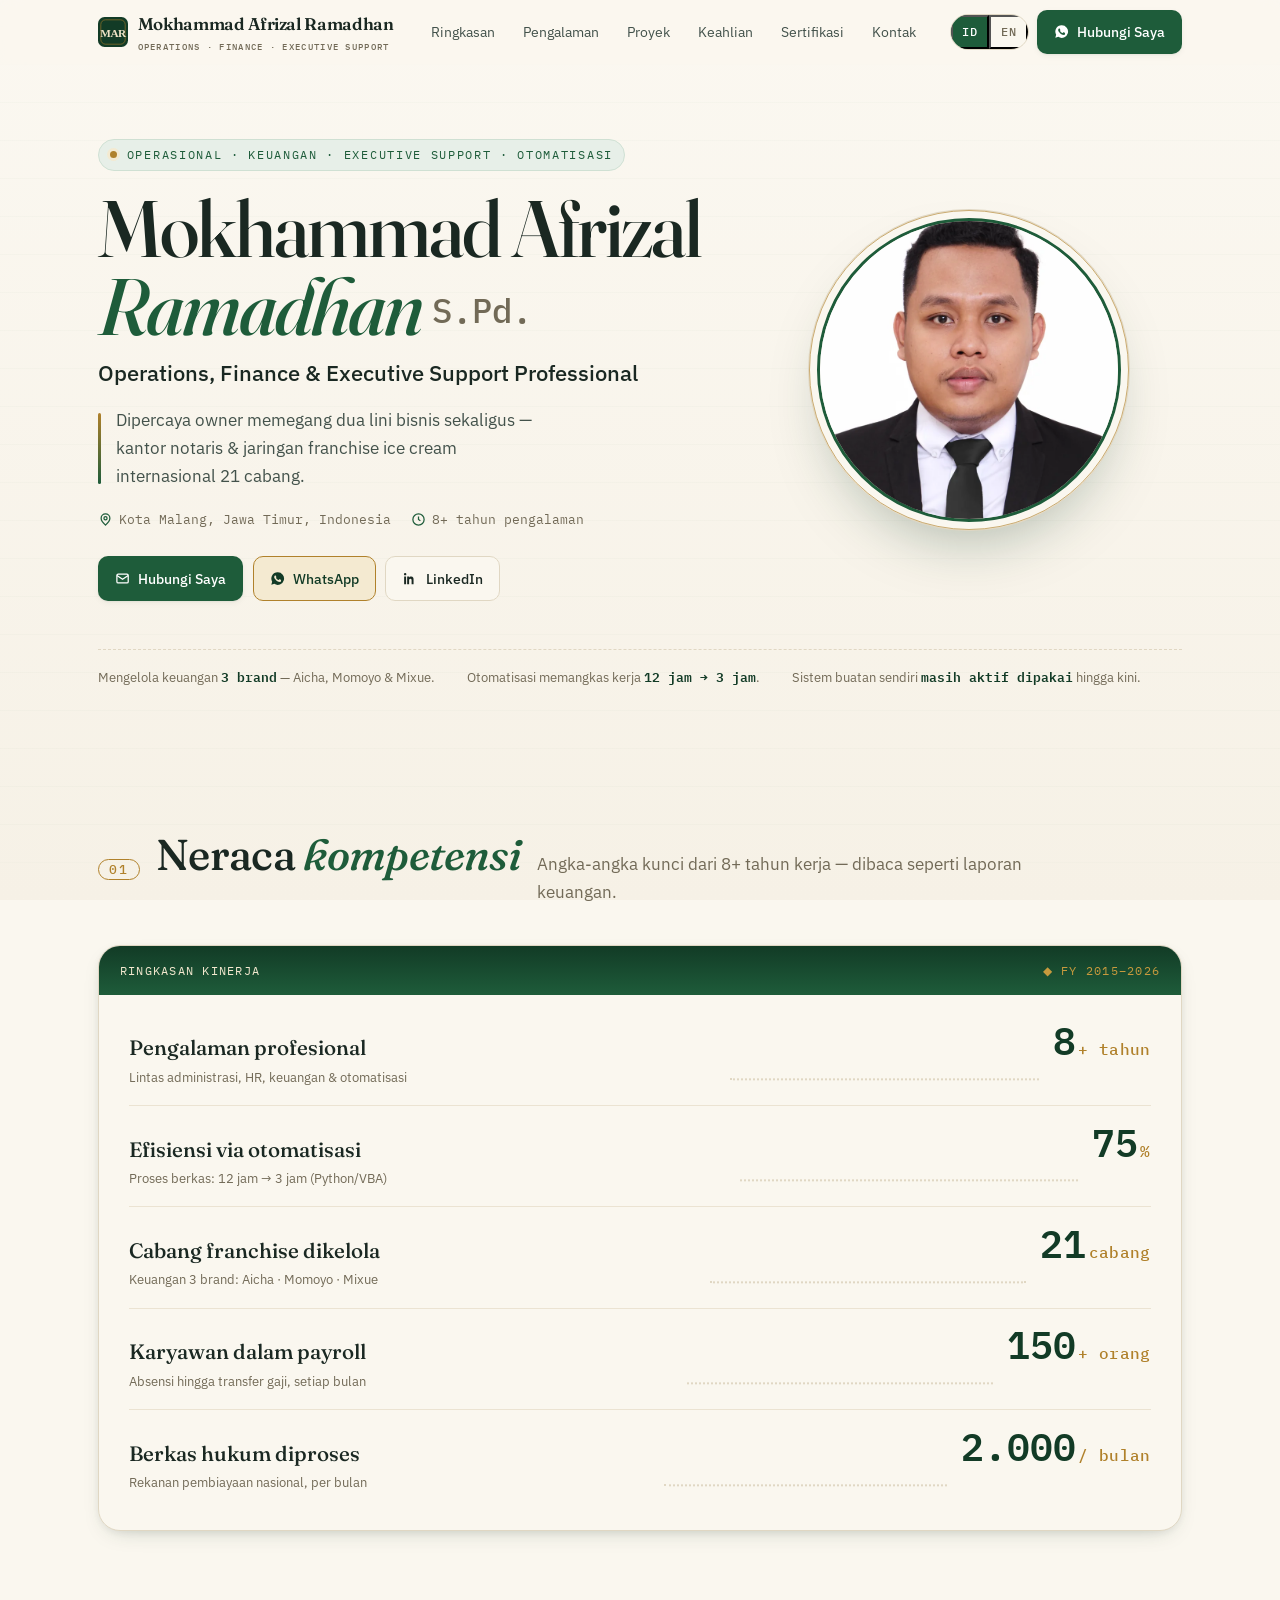
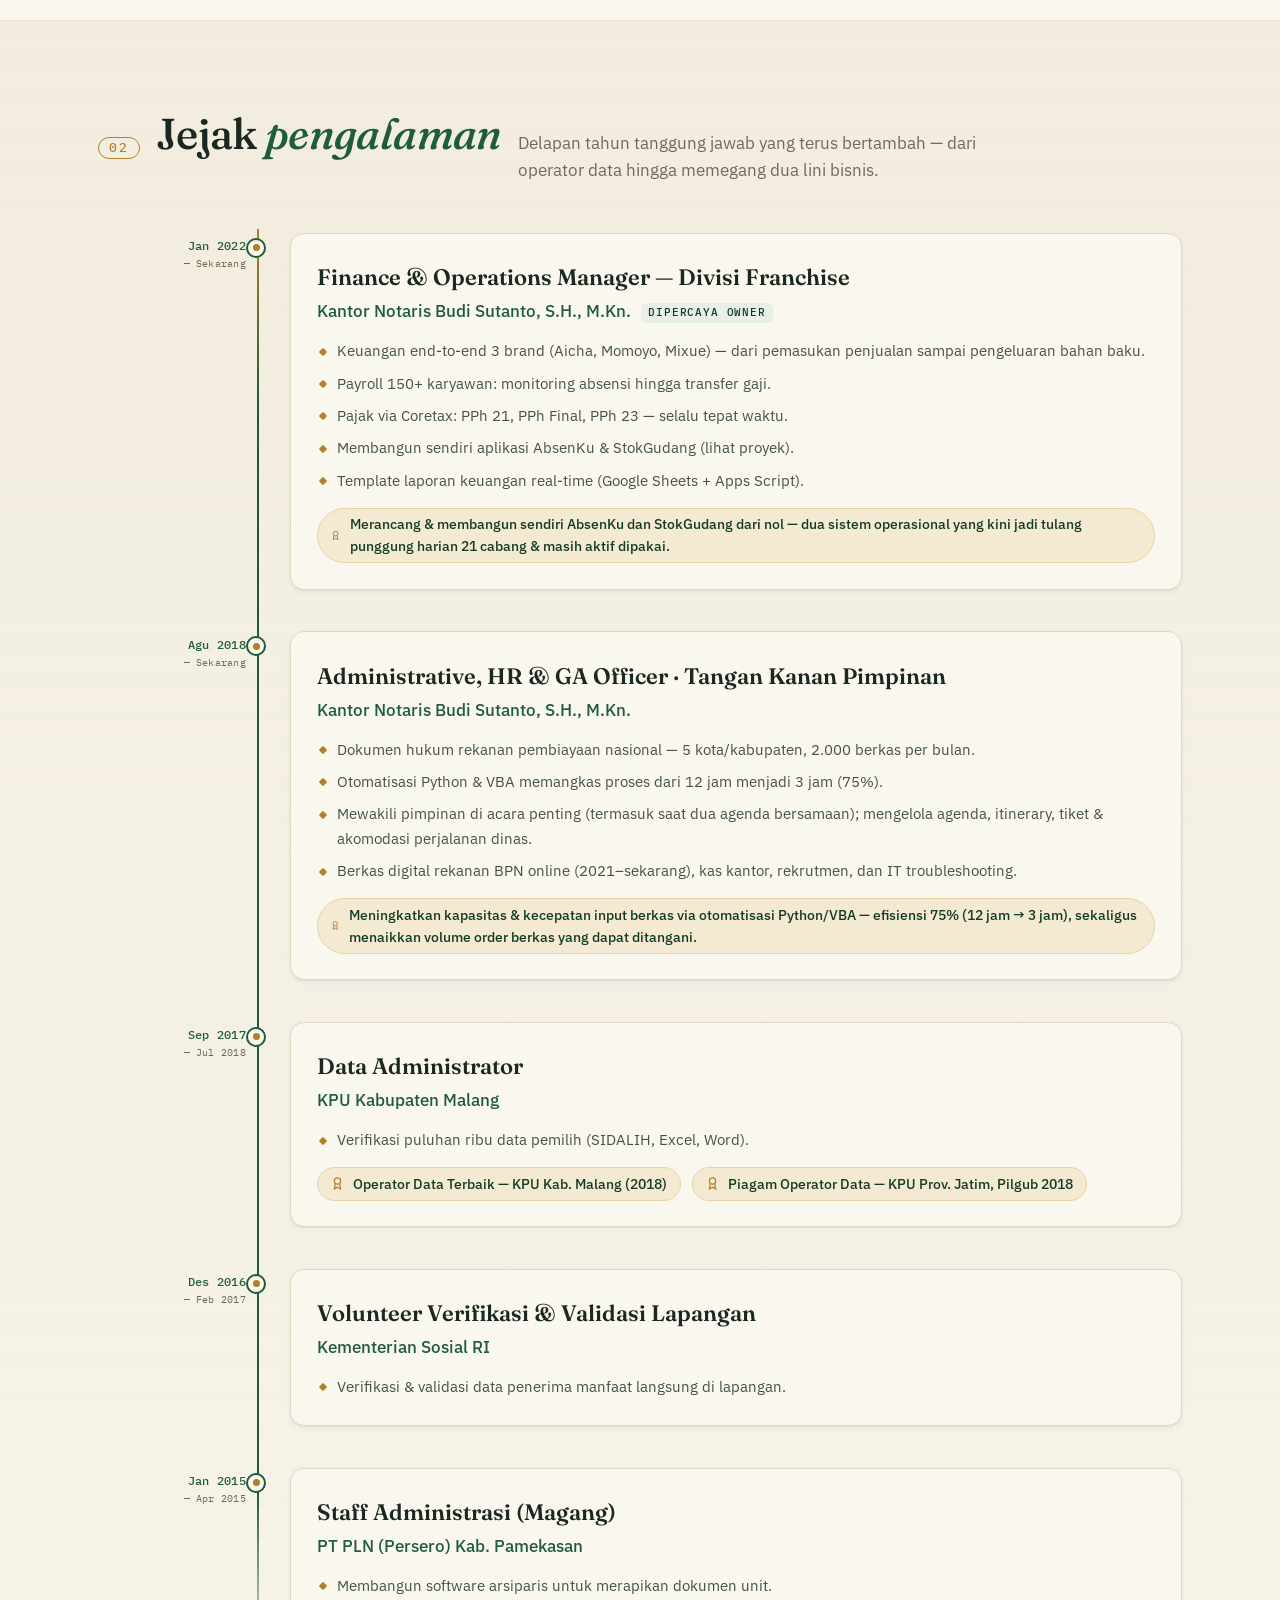
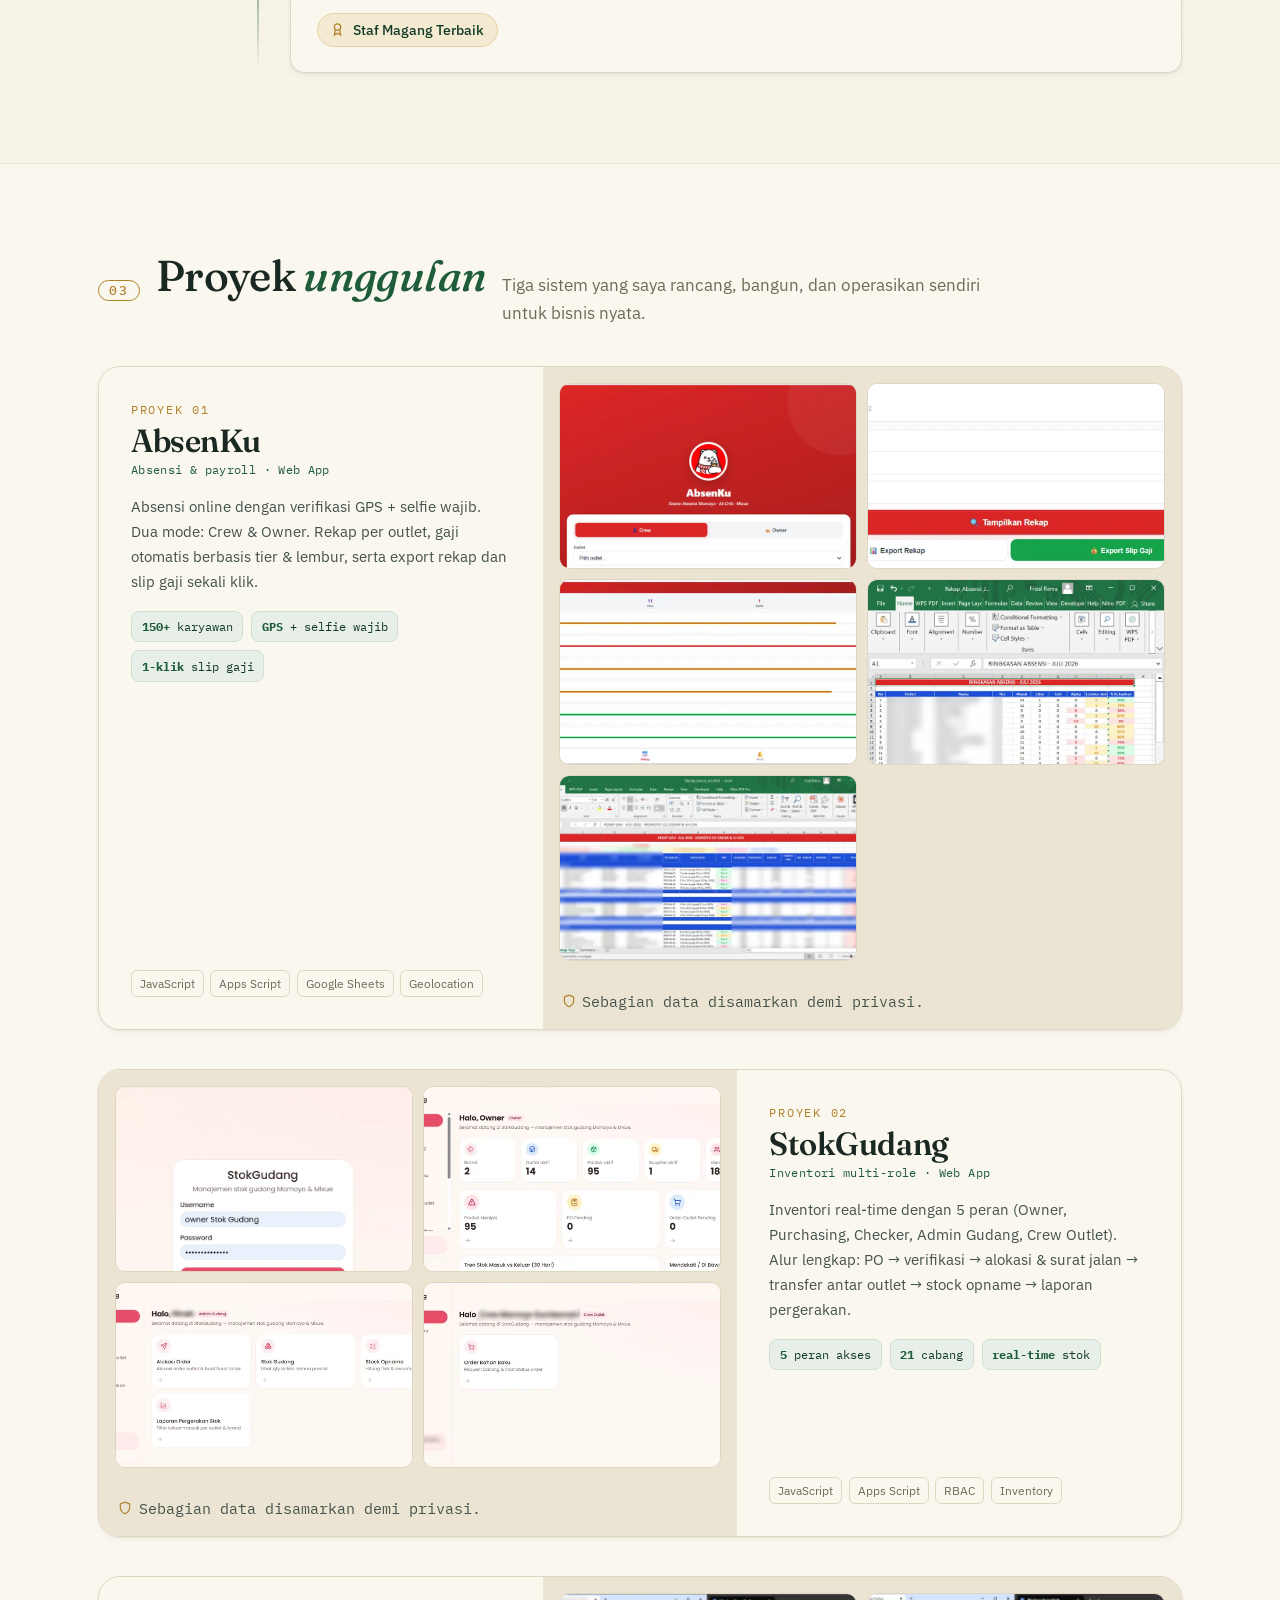
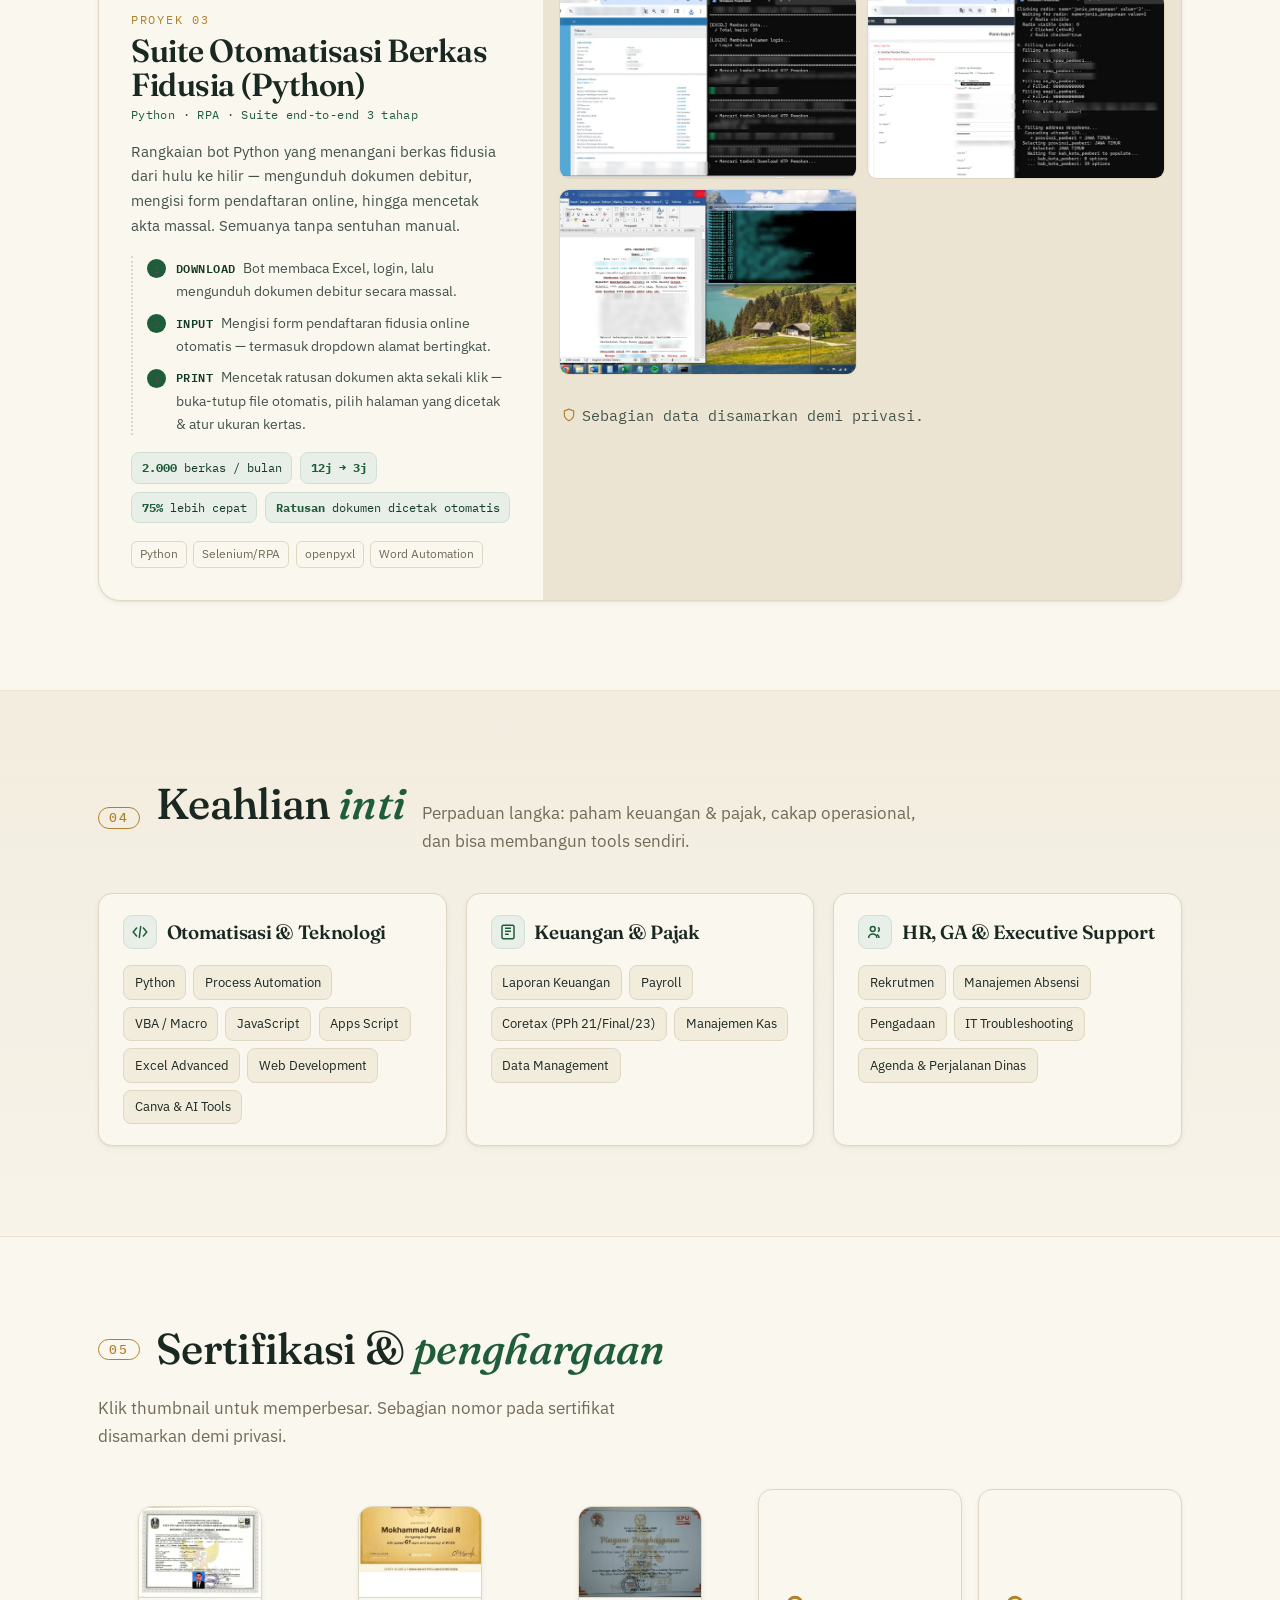
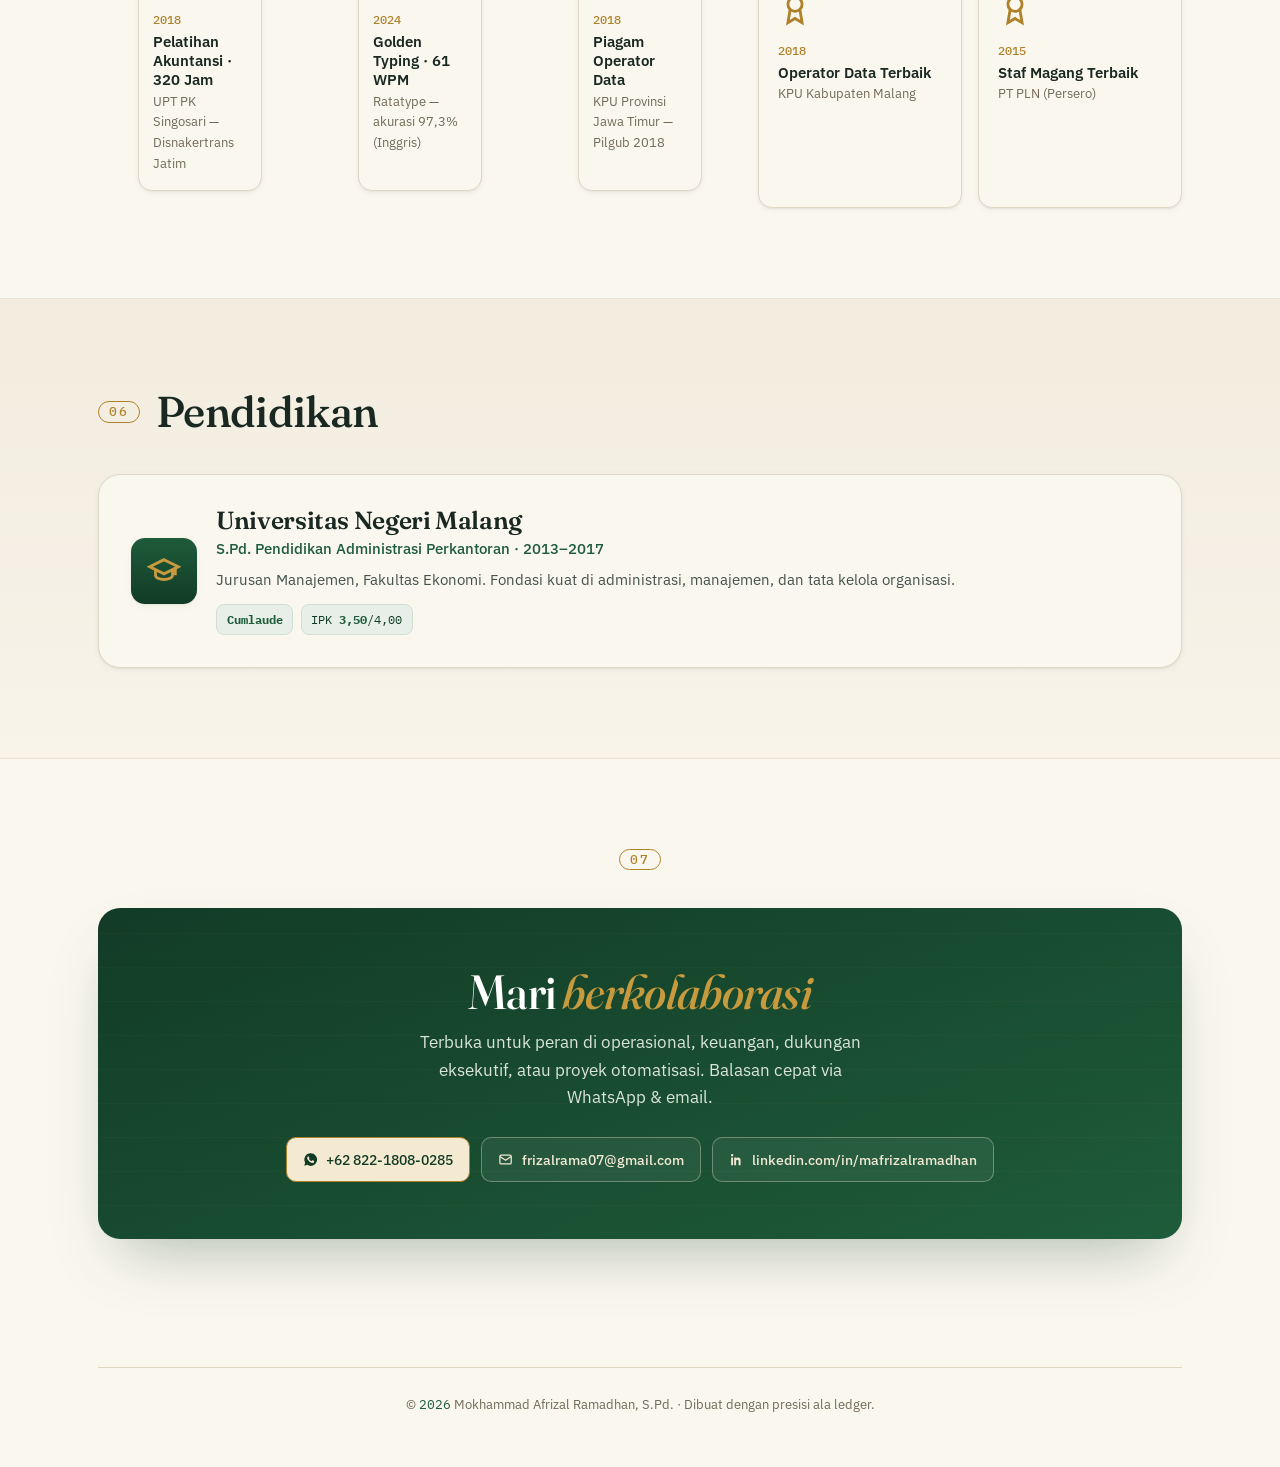
==== commit cbc5dfed: "Add files via upload" ====
--- a/index.html
+++ b/index.html
@@ -2,372 +2,567 @@
 <html lang="id">
 <head>
 <meta charset="UTF-8">
-<title>Generator Surat Lamaran — Afrizal</title>
-<style>
-  :root{
-    --ink:#14231F; --green:#0F5E52; --green-soft:#E3EEEB;
-    --gold:#A87A1B; --grey:#667571; --line:#D8E0DD; --paper:#F4F6F5; --card:#fff;
-  }
-  *{box-sizing:border-box}
-  body{font-family:Georgia,'Times New Roman',serif;background:var(--paper);color:var(--ink);margin:0;padding:24px;line-height:1.6}
-  .wrap{max-width:920px;margin:0 auto}
-  h1{font-size:1.4rem;margin-bottom:4px}
-  .sub{color:var(--grey);font-family:Arial,sans-serif;font-size:.85rem;margin-bottom:20px}
-  .grid{display:grid;grid-template-columns:1fr 1fr;gap:14px;margin-bottom:20px}
-  @media(max-width:700px){.grid{grid-template-columns:1fr}}
-  label{font-family:Arial,sans-serif;font-size:.78rem;font-weight:600;color:var(--green);text-transform:uppercase;letter-spacing:.03em;display:block;margin-bottom:4px}
-  input,select{width:100%;padding:9px 10px;border:1.5px solid var(--line);border-radius:6px;font-family:Arial,sans-serif;font-size:.9rem;background:var(--card)}
-  input:focus,select:focus{outline:2px solid var(--green);border-color:var(--green)}
-  .toggle{display:flex;gap:8px;margin-bottom:18px;font-family:Arial,sans-serif}
-  .toggle button{padding:8px 18px;border-radius:99px;border:1.5px solid var(--line);background:var(--card);cursor:pointer;font-weight:600;font-size:.85rem}
-  .toggle button.on{background:var(--green);color:#fff;border-color:var(--green)}
-  .letter{background:var(--card);border:1px solid var(--line);border-radius:10px;padding:44px 50px;min-height:300px}
-  .letter b{font-weight:700}
-  .lname{font-size:1.15rem;font-weight:700;letter-spacing:.02em}
-  .lcontact{font-size:.82rem;color:var(--grey);margin-top:4px;margin-bottom:22px}
-  .lp{margin-bottom:14px;text-align:justify}
-  .lgap{height:14px}
-  .copybar{display:flex;justify-content:flex-end;margin:10px 0;gap:8px;font-family:Arial,sans-serif}
-  .copybar button{padding:9px 20px;border-radius:8px;border:0;background:var(--green);color:#fff;font-weight:600;cursor:pointer;font-size:.85rem}
-  .copybar button:hover{opacity:.9}
-  .copybar .ghost{background:var(--card);color:var(--ink);border:1.5px solid var(--line)}
-  .copybar .pdf{background:var(--gold)}
-  .hint{font-family:Arial,sans-serif;font-size:.78rem;color:var(--grey);margin-top:-10px;margin-bottom:18px}
-  .warn{background:#FFF6E5;border:1px solid var(--gold);border-radius:8px;padding:10px 14px;font-family:Arial,sans-serif;font-size:.82rem;color:#6b5117;margin-bottom:16px;display:none}
-  .warn.show{display:block}
-  .cvnote{background:var(--green-soft);border:1px solid var(--green);border-radius:8px;padding:10px 14px;font-family:Arial,sans-serif;font-size:.85rem;color:var(--green);margin-bottom:16px;font-weight:600}
-  .jdbox{background:var(--card);border:1px solid var(--line);border-radius:10px;padding:16px 18px;margin-bottom:20px}
-  .jdbox textarea{width:100%;padding:9px 10px;border:1.5px solid var(--line);border-radius:6px;font-family:Arial,sans-serif;font-size:.85rem;resize:vertical;margin-top:6px;margin-bottom:10px}
-  .checkbtn{padding:8px 16px;border-radius:8px;border:0;background:var(--gold);color:#fff;font-weight:600;cursor:pointer;font-size:.85rem;font-family:Arial,sans-serif}
-  .checkbtn:hover{opacity:.9}
-  .jdresult{margin-top:12px;font-family:Arial,sans-serif;font-size:.88rem}
-  .jdresult .match{background:var(--green-soft);border-radius:8px;padding:10px 14px;color:var(--green);font-weight:600;margin-bottom:6px}
-  .jdresult .nomatch{color:var(--grey);font-style:italic}
-  .jdwarn{font-family:Arial,sans-serif;font-size:.75rem;color:var(--grey);margin-top:10px;line-height:1.4}
-  .noprint{}
-  @media print{
-    @page{ margin: 18mm 16mm; }
-    .noprint{display:none !important}
-    body{padding:0;background:#fff}
-    .letter{border:0;padding:0;border-radius:0}
-    .wrap{max-width:100%}
-  }
-</style>
+<meta name="viewport" content="width=device-width, initial-scale=1">
+
+<!-- Google tag (gtag.js) -->
+<script async src="https://www.googletagmanager.com/gtag/js?id=G-D2D6FF4PM9"></script>
+<script>
+  window.dataLayer = window.dataLayer || [];
+  function gtag(){dataLayer.push(arguments);}
+  gtag('js', new Date());
+  gtag('config', 'G-D2D6FF4PM9');
+</script>
+
+<title>Mokhammad Afrizal Ramadhan — Operations, Finance & Executive Support</title>
+<meta name="description" content="CV & portofolio Mokhammad Afrizal Ramadhan, S.Pd. — profesional Operasional, Keuangan & Dukungan Eksekutif dengan 8+ tahun pengalaman. Otomatisasi Python/VBA, payroll 150+ karyawan, keuangan 21 cabang franchise.">
+<meta name="author" content="Mokhammad Afrizal Ramadhan">
+<meta name="theme-color" content="#123B26">
+<link rel="canonical" href="https://frizalrama.github.io/cv/">
+
+<!-- Favicon -->
+<link rel="icon" href="favicon.svg" type="image/svg+xml">
+<link rel="apple-touch-icon" href="favicon.svg">
+<link rel="manifest" href="site.webmanifest">
+
+<!-- Open Graph -->
+<meta property="og:type" content="profile">
+<meta property="og:site_name" content="Mokhammad Afrizal Ramadhan — CV">
+<meta property="og:title" content="Mokhammad Afrizal Ramadhan, S.Pd.">
+<meta property="og:description" content="Operations, Finance & Executive Support Professional — 8+ tahun. Otomatisasi, payroll 150+ karyawan, keuangan 21 cabang franchise.">
+<meta property="og:url" content="https://frizalrama.github.io/cv/">
+<meta property="og:image" content="https://frizalrama.github.io/cv/assets/img/me/og-image.jpg">
+<meta property="og:image:width" content="1200">
+<meta property="og:image:height" content="630">
+<meta property="og:locale" content="id_ID">
+<meta property="og:locale:alternate" content="en_US">
+<meta property="profile:first_name" content="Mokhammad Afrizal">
+<meta property="profile:last_name" content="Ramadhan">
+
+<!-- Twitter -->
+<meta name="twitter:card" content="summary_large_image">
+<meta name="twitter:title" content="Mokhammad Afrizal Ramadhan, S.Pd.">
+<meta name="twitter:description" content="Operations, Finance & Executive Support Professional — 8+ tahun pengalaman.">
+<meta name="twitter:image" content="https://frizalrama.github.io/cv/assets/img/me/og-image.jpg">
+
+<!-- Fonts -->
+<link rel="preconnect" href="https://fonts.googleapis.com">
+<link rel="preconnect" href="https://fonts.gstatic.com" crossorigin>
+<link rel="stylesheet" href="https://fonts.googleapis.com/css2?family=Fraunces:ital,opsz,wght@0,9..144,400..900;1,9..144,400..600&family=IBM+Plex+Mono:wght@400;500;600&family=IBM+Plex+Sans:wght@400;500;600;700&display=swap">
+<link rel="stylesheet" href="assets/css/style.css">
+
+<!-- Structured data -->
+<script type="application/ld+json">
+{
+  "@context":"https://schema.org",
+  "@type":"Person",
+  "name":"Mokhammad Afrizal Ramadhan",
+  "honorificSuffix":"S.Pd.",
+  "jobTitle":"Operations, Finance & Executive Support Professional",
+  "image":"https://frizalrama.github.io/cv/assets/img/me/og-image.jpg",
+  "url":"https://frizalrama.github.io/cv/",
+  "email":"mailto:frizalrama07@gmail.com",
+  "telephone":"+6282218080285",
+  "address":{"@type":"PostalAddress","addressLocality":"Kota Malang","addressRegion":"Jawa Timur","addressCountry":"ID"},
+  "sameAs":["https://www.linkedin.com/in/mafrizalramadhan"],
+  "alumniOf":{"@type":"CollegeOrUniversity","name":"Universitas Negeri Malang"},
+  "knowsLanguage":["id","en"],
+  "knowsAbout":["Process Automation","Python","VBA","Financial Reporting","Payroll","Tax (Coretax)","Human Resources","Executive Support"]
+}
+</script>
 </head>
 <body>
-<div class="wrap">
-  <div class="noprint">
-  <h1>✉️ Generator Surat Lamaran</h1>
-  <div class="sub">Isi 3 kolom di bawah SEKALI — seluruh surat (kop, perihal, isi, penutup) otomatis konsisten. Tidak ada lagi salah tempel.</div>
-  <div class="warn show" style="background:var(--green-soft);border-color:var(--green);color:var(--green)">
-    💡 Nama file PDF otomatis mengikuti Posisi & Perusahaan yang kamu isi. Saat klik Download PDF, ikuti instruksi pop-up untuk mematikan header/footer bawaan browser.
-  </div>
-  </div>
-
-  <div class="noprint">
-
-  <div class="jdbox">
-    <label>Tempel Deskripsi Lowongan (opsional — untuk saran varian CV)</label>
-    <textarea id="jobdesc" placeholder="Tempel isi lowongan di sini, lalu klik &quot;Cek Kata Kunci&quot;..." rows="5"></textarea>
-    <button type="button" class="checkbtn" onclick="analyzeJobDesc()">🔍 Cek Kata Kunci</button>
-    <div id="jdresult" class="jdresult"></div>
-    <div class="jdwarn">⚠️ Ini cuma pencocokan kata kunci sederhana (bukan AI) — bisa meleset untuk lowongan dengan istilah unik, atau yang butuh analisis lebih dalam (level pengalaman, skala perusahaan, dsb). Untuk penilaian yang lebih akurat, pakai project "Lamaran Kerja" di Claude.</div>
-  </div>
-
-  <div class="grid">
-    <div>
-      <label>Nama Perusahaan</label>
-      <input id="company" placeholder="mis. PT CNF Global Talenta" oninput="render()">
-    </div>
-    <div>
-      <label>Posisi yang Dilamar</label>
-      <input id="position" placeholder="mis. Account and Administration Coordinator" oninput="render()">
-    </div>
-    <div>
-      <label>Sumber Lowongan</label>
-      <input id="source" placeholder="mis. Jobstreet, LinkedIn, Website" oninput="render()">
-    </div>
-    <div>
-      <label>Tanggal</label>
-      <input id="date" placeholder="mis. 18 Juli 2026" oninput="render()">
-    </div>
-    <div>
-      <label>Varian CV yang dipakai</label>
-      <select id="cvvariant" onchange="render()">
-        <option value="master">Master (Operations, umum)</option>
-        <option value="finance">Finance & Operations</option>
-        <option value="finance_control">Finance, Tax & Financial Control</option>
-        <option value="purchasing">Purchasing, Procurement & Supply Chain</option>
-        <option value="hr">HR & General Affairs</option>
-        <option value="ea">Executive Assistant</option>
-        <option value="automation">Process Automation</option>
-        <option value="regional_ops">Regional Operations Manager</option>
-      </select>
-    </div>
-  </div>
-
-  <div id="warn" class="warn">⚠️ Isi ketiga kolom di atas dulu (Perusahaan, Posisi, Sumber) supaya surat lengkap dan tidak ada bagian [placeholder] yang lupa diganti.</div>
-
-  <div id="cvnote" class="cvnote noprint"></div>
-
-  <div class="toggle">
-    <button id="btn-id" class="on" onclick="setLang('id')">🇮🇩 Bahasa Indonesia</button>
-    <button id="btn-en" onclick="setLang('en')">🇬🇧 English</button>
-  </div>
-  </div>
-
-  <div class="letter" id="letter"></div>
-
-  <div class="copybar noprint">
-    <button class="ghost" onclick="resetAll()">Reset</button>
-    <button onclick="copyLetter()">📋 Copy Teks</button>
-    <button class="pdf" onclick="downloadPDF()">⬇️ Download PDF</button>
-  </div>
-  <div class="hint noprint" id="copystatus"></div>
+<a class="skip-link" href="#main" data-i18n="skip">Lompat ke konten</a>
+
+<!-- ===================== NAV ===================== -->
+<header class="nav" id="nav">
+  <div class="wrap nav__in">
+    <a class="brand" href="#top" aria-label="Mokhammad Afrizal Ramadhan — beranda">
+      <svg class="brand__seal" viewBox="0 0 64 64" aria-hidden="true"><rect width="64" height="64" rx="14" fill="#123B26"/><rect x="6" y="6" width="52" height="52" rx="10" fill="none" stroke="#B0812B" stroke-width="1.5" opacity=".8"/><text x="32" y="42" font-size="24" letter-spacing="-1" text-anchor="middle" fill="#EFE3C6" font-family="Georgia,serif" font-weight="700">MAR</text></svg>
+      <span><b>Mokhammad Afrizal Ramadhan</b><small>Operations · Finance · Executive Support</small></span>
+    </a>
+    <nav class="nav__links" aria-label="Bagian">
+      <a href="#ringkasan" data-i18n="nav1">Ringkasan</a>
+      <a href="#pengalaman" data-i18n="nav2">Pengalaman</a>
+      <a href="#proyek" data-i18n="nav3">Proyek</a>
+      <a href="#keahlian" data-i18n="nav4">Keahlian</a>
+      <a href="#sertifikasi" data-i18n="nav5">Sertifikasi</a>
+      <a href="#kontak" data-i18n="nav6">Kontak</a>
+    </nav>
+    <div class="nav__actions">
+      <div class="lang" role="group" aria-label="Pilih bahasa / Language">
+        <button type="button" data-lang="id" aria-pressed="true">ID</button>
+        <button type="button" data-lang="en" aria-pressed="false">EN</button>
+      </div>
+      <a class="btn btn--primary" href="https://wa.me/6282218080285" target="_blank" rel="noopener">
+        <svg viewBox="0 0 24 24" fill="currentColor" aria-hidden="true"><path d="M12 2a10 10 0 0 0-8.6 15l-1.3 4.7 4.8-1.3A10 10 0 1 0 12 2Zm5.5 14.1c-.2.6-1.3 1.2-1.8 1.2-.5.1-1 .1-1.7-.1-.4-.1-.9-.3-1.6-.6-2.8-1.2-4.6-4-4.7-4.2-.1-.2-1.1-1.5-1.1-2.8 0-1.3.7-2 .9-2.2.2-.3.5-.3.7-.3h.5c.2 0 .4 0 .6.5.2.5.7 1.8.8 1.9.1.1.1.3 0 .5-.1.2-.2.4-.3.5-.2.2-.3.4-.2.6.2.4.8 1.2 1.6 1.9 1 .9 1.8 1.1 2.1 1.3.2.1.4.1.6-.1.1-.2.7-.8.9-1 .2-.3.4-.2.6-.1.2.1 1.5.7 1.7.9.2.1.4.2.4.3.1.1.1.6-.1 1.2Z"/></svg>
+        <span data-i18n="wabtn">Hubungi Saya</span>
+      </a>
+    </div>
+  </div>
+</header>
+
+<main id="main">
+<span id="top"></span>
+
+<!-- ===================== HERO ===================== -->
+<section class="hero">
+  <div class="wrap hero__grid">
+    <div class="hero__copy" data-reveal>
+      <span class="hero__eyebrow"><span class="dot"></span><span data-i18n="eyebrow">Operasional · Keuangan · Executive Support · Otomatisasi</span></span>
+      <h1>
+        Mokhammad Afrizal
+        <span class="ln2">Ramadhan <span class="deg">S.Pd.</span></span>
+      </h1>
+      <p class="hero__headline" data-i18n="headline">Operations, Finance &amp; Executive Support Professional</p>
+      <p class="hero__tag" data-i18n="tagline">Dipercaya owner memegang dua lini bisnis sekaligus — kantor notaris &amp; jaringan franchise ice cream internasional 21 cabang.</p>
+      <div class="hero__meta">
+        <span><svg viewBox="0 0 24 24" fill="none" stroke="currentColor" stroke-width="2" aria-hidden="true"><path d="M12 21s-7-6.3-7-11a7 7 0 0 1 14 0c0 4.7-7 11-7 11Z"/><circle cx="12" cy="10" r="2.5"/></svg><span data-i18n="loc">Kota Malang, Jawa Timur, Indonesia</span></span>
+        <span><svg viewBox="0 0 24 24" fill="none" stroke="currentColor" stroke-width="2" aria-hidden="true"><circle cx="12" cy="12" r="9"/><path d="M12 7v5l3 2"/></svg><span data-i18n="exp">8+ tahun pengalaman</span></span>
+      </div>
+      <div class="hero__cta">
+        <a class="btn btn--primary" href="mailto:frizalrama07@gmail.com">
+          <svg viewBox="0 0 24 24" fill="none" stroke="currentColor" stroke-width="2" aria-hidden="true"><rect x="3" y="5" width="18" height="14" rx="2"/><path d="m3 7 9 6 9-6"/></svg>
+          <span data-i18n="contactbtn">Hubungi Saya</span>
+        </a>
+        <a class="btn btn--gold" href="https://wa.me/6282218080285" target="_blank" rel="noopener">
+          <svg viewBox="0 0 24 24" fill="currentColor" aria-hidden="true"><path d="M12 2a10 10 0 0 0-8.6 15l-1.3 4.7 4.8-1.3A10 10 0 1 0 12 2Zm5.5 14.1c-.2.6-1.3 1.2-1.8 1.2-.5.1-1 .1-1.7-.1-.4-.1-.9-.3-1.6-.6-2.8-1.2-4.6-4-4.7-4.2-.1-.2-1.1-1.5-1.1-2.8 0-1.3.7-2 .9-2.2.2-.3.5-.3.7-.3h.5c.2 0 .4 0 .6.5.2.5.7 1.8.8 1.9.1.1.1.3 0 .5-.1.2-.2.4-.3.5-.2.2-.3.4-.2.6.2.4.8 1.2 1.6 1.9 1 .9 1.8 1.1 2.1 1.3.2.1.4.1.6-.1.1-.2.7-.8.9-1 .2-.3.4-.2.6-.1.2.1 1.5.7 1.7.9.2.1.4.2.4.3.1.1.1.6-.1 1.2Z"/></svg>
+          WhatsApp
+        </a>
+        <a class="btn btn--ghost" href="https://www.linkedin.com/in/mafrizalramadhan" target="_blank" rel="noopener">
+          <svg viewBox="0 0 24 24" fill="currentColor" aria-hidden="true"><path d="M6.94 5a1.94 1.94 0 1 1-3.88 0 1.94 1.94 0 0 1 3.88 0ZM3.4 8.6h3.1V21H3.4V8.6Zm5.1 0h3v1.7h.05c.42-.8 1.45-1.7 3-1.7 3.2 0 3.8 2.1 3.8 4.9V21h-3.1v-5.5c0-1.3 0-3-1.85-3s-2.1 1.4-2.1 2.9V21h-3.1V8.6Z"/></svg>
+          LinkedIn
+        </a>
+      </div>
+    </div>
+
+    <div class="portrait" data-reveal>
+      <figure class="avatar">
+        <img src="assets/img/me/profile.webp" width="440" height="440"
+             alt="Foto formal Mokhammad Afrizal Ramadhan mengenakan jas hitam" fetchpriority="high">
+      </figure>
+    </div>
+  </div>
+
+  <div class="wrap">
+    <div class="trust" data-reveal>
+      <span data-i18n="trust1">Mengelola keuangan <b>3&nbsp;brand</b> — Aicha, Momoyo &amp; Mixue.</span>
+      <span data-i18n="trust2">Otomatisasi memangkas kerja <b>12&nbsp;jam&nbsp;→&nbsp;3&nbsp;jam</b>.</span>
+      <span data-i18n="trust3">Sistem buatan sendiri <b>masih aktif dipakai</b> hingga kini.</span>
+    </div>
+  </div>
+</section>
+
+<!-- ===================== 01 · LEDGER / RINGKASAN ===================== -->
+<section class="section" id="ringkasan">
+  <div class="wrap">
+    <div class="sec-head">
+      <span class="sec-idx">01</span>
+      <h2 class="sec-title" data-i18n="s1title">Neraca <em>kompetensi</em></h2>
+      <p class="sec-lead" data-i18n="s1lead">Angka-angka kunci dari 8+ tahun kerja — dibaca seperti laporan keuangan.</p>
+    </div>
+
+    <div class="ledger" data-reveal>
+      <div class="ledger__head">
+        <span data-i18n="ledgerhead">Ringkasan Kinerja</span>
+        <span class="stamp">◆ FY 2015–2026</span>
+      </div>
+      <div class="ledger__body">
+        <div class="lrow">
+          <div class="lrow__main"><div class="lrow__lbl" data-i18n="k1l">Pengalaman profesional</div><div class="lrow__sub" data-i18n="k1s">Lintas administrasi, HR, keuangan &amp; otomatisasi</div></div>
+          <div class="lrow__dots" aria-hidden="true"></div>
+          <div class="lrow__val"><span class="count" data-count="8">8</span><span class="u" data-i18n="uyear">+ tahun</span></div>
+        </div>
+        <div class="lrow">
+          <div class="lrow__main"><div class="lrow__lbl" data-i18n="k2l">Efisiensi via otomatisasi</div><div class="lrow__sub" data-i18n="k2s">Proses berkas: 12 jam → 3 jam (Python/VBA)</div></div>
+          <div class="lrow__dots" aria-hidden="true"></div>
+          <div class="lrow__val"><span class="count" data-count="75">75</span><span class="u">%</span></div>
+        </div>
+        <div class="lrow">
+          <div class="lrow__main"><div class="lrow__lbl" data-i18n="k3l">Cabang franchise dikelola</div><div class="lrow__sub" data-i18n="k3s">Keuangan 3 brand: Aicha · Momoyo · Mixue</div></div>
+          <div class="lrow__dots" aria-hidden="true"></div>
+          <div class="lrow__val"><span class="count" data-count="21">21</span><span class="u" data-i18n="ubranch">cabang</span></div>
+        </div>
+        <div class="lrow">
+          <div class="lrow__main"><div class="lrow__lbl" data-i18n="k4l">Karyawan dalam payroll</div><div class="lrow__sub" data-i18n="k4s">Absensi hingga transfer gaji, setiap bulan</div></div>
+          <div class="lrow__dots" aria-hidden="true"></div>
+          <div class="lrow__val"><span class="count" data-count="150">150</span><span class="u" data-i18n="uperson">+ orang</span></div>
+        </div>
+        <div class="lrow">
+          <div class="lrow__main"><div class="lrow__lbl" data-i18n="k5l">Berkas hukum diproses</div><div class="lrow__sub" data-i18n="k5s">Rekanan pembiayaan nasional, per bulan</div></div>
+          <div class="lrow__dots" aria-hidden="true"></div>
+          <div class="lrow__val"><span class="count" data-count="2000" data-format="thousand">2.000</span><span class="u" data-i18n="umonth">/ bulan</span></div>
+        </div>
+      </div>
+    </div>
+  </div>
+</section>
+
+<!-- ===================== 02 · PENGALAMAN ===================== -->
+<section class="section section--alt" id="pengalaman">
+  <div class="wrap">
+    <div class="sec-head">
+      <span class="sec-idx">02</span>
+      <h2 class="sec-title" data-i18n="s2title">Jejak <em>pengalaman</em></h2>
+      <p class="sec-lead" data-i18n="s2lead">Delapan tahun tanggung jawab yang terus bertambah — dari operator data hingga memegang dua lini bisnis.</p>
+    </div>
+
+    <div class="tl">
+      <!-- 1 -->
+      <div class="tl__item" data-reveal>
+        <div class="tl__dot" aria-hidden="true"></div>
+        <div class="tl__date">Jan 2022<small data-i18n="now">— Sekarang</small></div>
+        <div class="card">
+          <div class="tl__role" data-i18n="e1role">Finance &amp; Operations Manager — Divisi Franchise</div>
+          <div class="tl__org">Kantor Notaris Budi Sutanto, S.H., M.Kn. <span class="pill" data-i18n="e1pill">Dipercaya owner</span></div>
+          <ul class="tl__list">
+            <li data-i18n="e1a">Keuangan end-to-end 3 brand (Aicha, Momoyo, Mixue) — dari pemasukan penjualan sampai pengeluaran bahan baku.</li>
+            <li data-i18n="e1b">Payroll 150+ karyawan: monitoring absensi hingga transfer gaji.</li>
+            <li data-i18n="e1c">Pajak via Coretax: PPh 21, PPh Final, PPh 23 — selalu tepat waktu.</li>
+            <li data-i18n="e1d">Membangun sendiri aplikasi AbsenKu &amp; StokGudang (lihat proyek).</li>
+            <li data-i18n="e1e">Template laporan keuangan real-time (Google Sheets + Apps Script).</li>
+          </ul>
+          <span class="award"><svg viewBox="0 0 24 24" fill="none" stroke="currentColor" stroke-width="2" aria-hidden="true"><circle cx="12" cy="8" r="5"/><path d="m8.5 12-1.5 9 5-3 5 3-1.5-9"/></svg><span data-i18n="e1award">Merancang &amp; membangun sendiri AbsenKu dan StokGudang dari nol — dua sistem operasional yang kini jadi tulang punggung harian 21 cabang &amp; masih aktif dipakai.</span></span>
+        </div>
+      </div>
+      <!-- 2 -->
+      <div class="tl__item" data-reveal>
+        <div class="tl__dot" aria-hidden="true"></div>
+        <div class="tl__date"><span data-i18n="e2date">Agu 2018</span><small data-i18n="now">— Sekarang</small></div>
+        <div class="card">
+          <div class="tl__role" data-i18n="e2role">Administrative, HR &amp; GA Officer · Tangan Kanan Pimpinan</div>
+          <div class="tl__org">Kantor Notaris Budi Sutanto, S.H., M.Kn.</div>
+          <ul class="tl__list">
+            <li data-i18n="e2a">Dokumen hukum rekanan pembiayaan nasional — 5 kota/kabupaten, 2.000 berkas per bulan.</li>
+            <li data-i18n="e2b">Otomatisasi Python &amp; VBA memangkas proses dari 12 jam menjadi 3 jam (75%).</li>
+            <li data-i18n="e2c">Mewakili pimpinan di acara penting (termasuk saat dua agenda bersamaan); mengelola agenda, itinerary, tiket &amp; akomodasi perjalanan dinas.</li>
+            <li data-i18n="e2d">Berkas digital rekanan BPN online (2021–sekarang), kas kantor, rekrutmen, dan IT troubleshooting.</li>
+          </ul>
+          <span class="award"><svg viewBox="0 0 24 24" fill="none" stroke="currentColor" stroke-width="2" aria-hidden="true"><circle cx="12" cy="8" r="5"/><path d="m8.5 12-1.5 9 5-3 5 3-1.5-9"/></svg><span data-i18n="e2award">Meningkatkan kapasitas &amp; kecepatan input berkas via otomatisasi Python/VBA — efisiensi 75% (12 jam → 3 jam), sekaligus menaikkan volume order berkas yang dapat ditangani.</span></span>
+        </div>
+      </div>
+      <!-- 3 -->
+      <div class="tl__item" data-reveal>
+        <div class="tl__dot" aria-hidden="true"></div>
+        <div class="tl__date">Sep 2017<small>— Jul 2018</small></div>
+        <div class="card">
+          <div class="tl__role" data-i18n="e3role">Data Administrator</div>
+          <div class="tl__org">KPU Kabupaten Malang</div>
+          <ul class="tl__list">
+            <li data-i18n="e3a">Verifikasi puluhan ribu data pemilih (SIDALIH, Excel, Word).</li>
+          </ul>
+          <span class="award"><svg viewBox="0 0 24 24" fill="none" stroke="currentColor" stroke-width="2" aria-hidden="true"><circle cx="12" cy="8" r="5"/><path d="m8.5 12-1.5 9 5-3 5 3-1.5-9"/></svg><span data-i18n="e3aw1">Operator Data Terbaik — KPU Kab. Malang (2018)</span></span>
+          <span class="award"><svg viewBox="0 0 24 24" fill="none" stroke="currentColor" stroke-width="2" aria-hidden="true"><circle cx="12" cy="8" r="5"/><path d="m8.5 12-1.5 9 5-3 5 3-1.5-9"/></svg><span data-i18n="e3aw2">Piagam Operator Data — KPU Prov. Jatim, Pilgub 2018</span></span>
+        </div>
+      </div>
+      <!-- 4 -->
+      <div class="tl__item" data-reveal>
+        <div class="tl__dot" aria-hidden="true"></div>
+        <div class="tl__date"><span data-i18n="e4date">Des 2016</span><small>— Feb 2017</small></div>
+        <div class="card">
+          <div class="tl__role" data-i18n="e4role">Volunteer Verifikasi &amp; Validasi Lapangan</div>
+          <div class="tl__org">Kementerian Sosial RI</div>
+          <ul class="tl__list">
+            <li data-i18n="e4a">Verifikasi &amp; validasi data penerima manfaat langsung di lapangan.</li>
+          </ul>
+        </div>
+      </div>
+      <!-- 5 -->
+      <div class="tl__item" data-reveal>
+        <div class="tl__dot" aria-hidden="true"></div>
+        <div class="tl__date">Jan 2015<small>— Apr 2015</small></div>
+        <div class="card">
+          <div class="tl__role" data-i18n="e5role">Staff Administrasi (Magang)</div>
+          <div class="tl__org">PT PLN (Persero) Kab. Pamekasan</div>
+          <ul class="tl__list">
+            <li data-i18n="e5a">Membangun software arsiparis untuk merapikan dokumen unit.</li>
+          </ul>
+          <span class="award"><svg viewBox="0 0 24 24" fill="none" stroke="currentColor" stroke-width="2" aria-hidden="true"><circle cx="12" cy="8" r="5"/><path d="m8.5 12-1.5 9 5-3 5 3-1.5-9"/></svg><span data-i18n="e5aw">Staf Magang Terbaik</span></span>
+        </div>
+      </div>
+    </div>
+  </div>
+</section>
+
+<!-- ===================== 03 · PROYEK ===================== -->
+<section class="section" id="proyek">
+  <div class="wrap">
+    <div class="sec-head">
+      <span class="sec-idx">03</span>
+      <h2 class="sec-title" data-i18n="s3title">Proyek <em>unggulan</em></h2>
+      <p class="sec-lead" data-i18n="s3lead">Tiga sistem yang saya rancang, bangun, dan operasikan sendiri untuk bisnis nyata.</p>
+    </div>
+
+    <div class="proj">
+      <!-- AbsenKu -->
+      <article class="pcard" data-reveal>
+        <div class="pcard__info">
+          <span class="pcard__no">PROYEK 01</span>
+          <h3>AbsenKu</h3>
+          <span class="pcard__meta" data-i18n="p1meta">Absensi &amp; payroll · Web App</span>
+          <p data-i18n="p1desc">Absensi online dengan verifikasi GPS + selfie wajib. Dua mode: Crew &amp; Owner. Rekap per outlet, gaji otomatis berbasis tier &amp; lembur, serta export rekap dan slip gaji sekali klik.</p>
+          <div class="pcard__stats">
+            <span class="stat-chip"><b>150+</b> <span data-i18n="p1c1">karyawan</span></span>
+            <span class="stat-chip"><b>GPS</b> + <span data-i18n="p1c2">selfie wajib</span></span>
+            <span class="stat-chip"><b>1-klik</b> <span data-i18n="p1c3">slip gaji</span></span>
+          </div>
+          <div class="pcard__tags">
+            <span class="tag">JavaScript</span><span class="tag">Apps Script</span><span class="tag">Google Sheets</span><span class="tag">Geolocation</span>
+          </div>
+        </div>
+        <div class="gallery" data-gallery="AbsenKu">
+          <figure class="shot" tabindex="0" role="button" data-full="assets/img/projects/absen-login.webp" aria-label="Buka gambar: halaman login AbsenKu">
+            <img src="assets/img/projects/absen-login-t.webp" loading="lazy" alt="Halaman login AbsenKu dengan verifikasi GPS dan selfie wajib">
+            <span class="shot__zoom"><svg viewBox="0 0 24 24" fill="none" stroke="currentColor" stroke-width="2"><circle cx="11" cy="11" r="7"/><path d="m21 21-4-4M11 8v6M8 11h6"/></svg></span>
+            <figcaption data-i18n="p1i1">Halaman login — verifikasi GPS + selfie wajib</figcaption>
+          </figure>
+          <figure class="shot" tabindex="0" role="button" data-full="assets/img/projects/absen-owner.webp" aria-label="Buka gambar: panel Owner AbsenKu">
+            <img src="assets/img/projects/absen-owner-t.webp" loading="lazy" alt="Panel Owner AbsenKu dengan filter rekap dan export slip gaji">
+            <span class="shot__zoom"><svg viewBox="0 0 24 24" fill="none" stroke="currentColor" stroke-width="2"><circle cx="11" cy="11" r="7"/><path d="m21 21-4-4M11 8v6M8 11h6"/></svg></span>
+            <figcaption data-i18n="p1i2">Panel Owner — filter rekap &amp; export slip gaji</figcaption>
+          </figure>
+          <figure class="shot" tabindex="0" role="button" data-full="assets/img/projects/absen-dashboard.webp" aria-label="Buka gambar: rekap kehadiran per outlet">
+            <img src="assets/img/projects/absen-dashboard-t.webp" loading="lazy" alt="Rekap kehadiran crew per outlet">
+            <span class="shot__zoom"><svg viewBox="0 0 24 24" fill="none" stroke="currentColor" stroke-width="2"><circle cx="11" cy="11" r="7"/><path d="m21 21-4-4M11 8v6M8 11h6"/></svg></span>
+            <figcaption data-i18n="p1i3">Rekap kehadiran per outlet</figcaption>
+          </figure>
+          <figure class="shot" tabindex="0" role="button" data-full="assets/img/projects/absen-rekap.webp" aria-label="Buka gambar: export rekap absensi otomatis">
+            <img src="assets/img/projects/absen-rekap-t.webp" loading="lazy" alt="Export rekap absensi otomatis ke Excel">
+            <span class="shot__zoom"><svg viewBox="0 0 24 24" fill="none" stroke="currentColor" stroke-width="2"><circle cx="11" cy="11" r="7"/><path d="m21 21-4-4M11 8v6M8 11h6"/></svg></span>
+            <figcaption data-i18n="p1i4">Export rekap absensi otomatis</figcaption>
+          </figure>
+          <figure class="shot" tabindex="0" role="button" data-full="assets/img/projects/absen-slip.webp" aria-label="Buka gambar: export rekap gaji">
+            <img src="assets/img/projects/absen-slip-t.webp" loading="lazy" alt="Export rekap gaji berbasis tier dan lembur">
+            <span class="shot__zoom"><svg viewBox="0 0 24 24" fill="none" stroke="currentColor" stroke-width="2"><circle cx="11" cy="11" r="7"/><path d="m21 21-4-4M11 8v6M8 11h6"/></svg></span>
+            <figcaption data-i18n="p1i5">Export rekap gaji</figcaption>
+          </figure>
+          <p class="gallery__note"><svg viewBox="0 0 24 24" fill="none" stroke="currentColor" stroke-width="2"><path d="M12 2 4 5v6c0 5 3.4 8.5 8 11 4.6-2.5 8-6 8-11V5l-8-3Z"/></svg><span data-i18n="privnote">Sebagian data disamarkan demi privasi.</span></p>
+        </div>
+      </article>
+
+      <!-- StokGudang -->
+      <article class="pcard pcard--flip" data-reveal>
+        <div class="pcard__info">
+          <span class="pcard__no">PROYEK 02</span>
+          <h3>StokGudang</h3>
+          <span class="pcard__meta" data-i18n="p2meta">Inventori multi-role · Web App</span>
+          <p data-i18n="p2desc">Inventori real-time dengan 5 peran (Owner, Purchasing, Checker, Admin Gudang, Crew Outlet). Alur lengkap: PO → verifikasi → alokasi &amp; surat jalan → transfer antar outlet → stock opname → laporan pergerakan.</p>
+          <div class="pcard__stats">
+            <span class="stat-chip"><b>5</b> <span data-i18n="p2c1">peran akses</span></span>
+            <span class="stat-chip"><b>21</b> <span data-i18n="p2c2">cabang</span></span>
+            <span class="stat-chip"><b>real-time</b> <span data-i18n="p2c3">stok</span></span>
+          </div>
+          <div class="pcard__tags">
+            <span class="tag">JavaScript</span><span class="tag">Apps Script</span><span class="tag">RBAC</span><span class="tag">Inventory</span>
+          </div>
+        </div>
+        <div class="gallery" data-gallery="StokGudang">
+          <figure class="shot" tabindex="0" role="button" data-full="assets/img/projects/stok-login.webp" aria-label="Buka gambar: login multi-role StokGudang">
+            <img src="assets/img/projects/stok-login-t.webp" loading="lazy" alt="Login multi-role StokGudang">
+            <span class="shot__zoom"><svg viewBox="0 0 24 24" fill="none" stroke="currentColor" stroke-width="2"><circle cx="11" cy="11" r="7"/><path d="m21 21-4-4M11 8v6M8 11h6"/></svg></span>
+            <figcaption data-i18n="p2i1">Login multi-role</figcaption>
+          </figure>
+          <figure class="shot" tabindex="0" role="button" data-full="assets/img/projects/stok-dashboard.webp" aria-label="Buka gambar: dashboard Owner StokGudang">
+            <img src="assets/img/projects/stok-dashboard-t.webp" loading="lazy" alt="Dashboard Owner StokGudang dengan ringkasan stok real-time">
+            <span class="shot__zoom"><svg viewBox="0 0 24 24" fill="none" stroke="currentColor" stroke-width="2"><circle cx="11" cy="11" r="7"/><path d="m21 21-4-4M11 8v6M8 11h6"/></svg></span>
+            <figcaption data-i18n="p2i2">Dashboard Owner — ringkasan stok real-time</figcaption>
+          </figure>
+          <figure class="shot" tabindex="0" role="button" data-full="assets/img/projects/stok-admin.webp" aria-label="Buka gambar: role Admin Gudang">
+            <img src="assets/img/projects/stok-admin-t.webp" loading="lazy" alt="Role Admin Gudang untuk alokasi order dan stock opname">
+            <span class="shot__zoom"><svg viewBox="0 0 24 24" fill="none" stroke="currentColor" stroke-width="2"><circle cx="11" cy="11" r="7"/><path d="m21 21-4-4M11 8v6M8 11h6"/></svg></span>
+            <figcaption data-i18n="p2i3">Role Admin Gudang — alokasi order &amp; stock opname</figcaption>
+          </figure>
+          <figure class="shot" tabindex="0" role="button" data-full="assets/img/projects/stok-crew.webp" aria-label="Buka gambar: role Crew Outlet">
+            <img src="assets/img/projects/stok-crew-t.webp" loading="lazy" alt="Role Crew Outlet untuk order bahan baku">
+            <span class="shot__zoom"><svg viewBox="0 0 24 24" fill="none" stroke="currentColor" stroke-width="2"><circle cx="11" cy="11" r="7"/><path d="m21 21-4-4M11 8v6M8 11h6"/></svg></span>
+            <figcaption data-i18n="p2i4">Role Crew Outlet — order bahan baku</figcaption>
+          </figure>
+          <p class="gallery__note"><svg viewBox="0 0 24 24" fill="none" stroke="currentColor" stroke-width="2"><path d="M12 2 4 5v6c0 5 3.4 8.5 8 11 4.6-2.5 8-6 8-11V5l-8-3Z"/></svg><span data-i18n="privnote">Sebagian data disamarkan demi privasi.</span></p>
+        </div>
+      </article>
+
+      <!-- Fidusia -->
+      <article class="pcard" data-reveal>
+        <div class="pcard__info">
+          <span class="pcard__no">PROYEK 03</span>
+          <h3 data-i18n="p3title">Suite Otomatisasi Berkas Fidusia (Python)</h3>
+          <span class="pcard__meta" data-i18n="p3meta">Python · RPA · Suite end-to-end 3 tahap</span>
+          <p data-i18n="p3desc">Rangkaian bot Python yang menangani berkas fidusia dari hulu ke hilir — mengunduh dokumen debitur, mengisi form pendaftaran online, hingga mencetak akta massal. Semuanya tanpa sentuhan manual.</p>
+          <ol class="stages">
+            <li><span class="stages__n">1</span><p><b>Download</b><span data-i18n="p3s1d">Bot membaca Excel, login, lalu mengunduh dokumen debitur secara massal.</span></p></li>
+            <li><span class="stages__n">2</span><p><b>Input</b><span data-i18n="p3s2d">Mengisi form pendaftaran fidusia online otomatis — termasuk dropdown alamat bertingkat.</span></p></li>
+            <li><span class="stages__n">3</span><p><b>Print</b><span data-i18n="p3s3d">Mencetak ratusan dokumen akta sekali klik — buka-tutup file otomatis, pilih halaman yang dicetak &amp; atur ukuran kertas.</span></p></li>
+          </ol>
+          <div class="pcard__stats">
+            <span class="stat-chip"><b data-i18n="p3c1b">2.000</b> <span data-i18n="p3c1">berkas / bulan</span></span>
+            <span class="stat-chip"><b data-i18n="p3c4">12j → 3j</b></span>
+            <span class="stat-chip"><b>75%</b> <span data-i18n="p3c2">lebih cepat</span></span>
+            <span class="stat-chip"><b data-i18n="p3c3b">Ratusan</b> <span data-i18n="p3c3">dokumen dicetak otomatis</span></span>
+          </div>
+          <div class="pcard__tags">
+            <span class="tag">Python</span><span class="tag">Selenium/RPA</span><span class="tag">openpyxl</span><span class="tag">Word Automation</span>
+          </div>
+        </div>
+        <div class="gallery" data-gallery="Fidusia">
+          <figure class="shot" tabindex="0" role="button" data-full="assets/img/projects/fidusia-download.webp" aria-label="Buka gambar: bot mengunduh dokumen">
+            <img src="assets/img/projects/fidusia-download-t.webp" loading="lazy" alt="Bot mengunduh dokumen debitur secara massal, log di PowerShell">
+            <span class="shot__zoom"><svg viewBox="0 0 24 24" fill="none" stroke="currentColor" stroke-width="2"><circle cx="11" cy="11" r="7"/><path d="m21 21-4-4M11 8v6M8 11h6"/></svg></span>
+            <figcaption data-i18n="p3i1">Bot Python — download dokumen debitur massal</figcaption>
+          </figure>
+          <figure class="shot" tabindex="0" role="button" data-full="assets/img/projects/fidusia-input.webp" aria-label="Buka gambar: bot mengisi form pendaftaran">
+            <img src="assets/img/projects/fidusia-input-t.webp" loading="lazy" alt="Bot mengisi form pendaftaran online termasuk dropdown alamat bertingkat">
+            <span class="shot__zoom"><svg viewBox="0 0 24 24" fill="none" stroke="currentColor" stroke-width="2"><circle cx="11" cy="11" r="7"/><path d="m21 21-4-4M11 8v6M8 11h6"/></svg></span>
+            <figcaption data-i18n="p3i2">Input form otomatis — dropdown alamat bertingkat</figcaption>
+          </figure>
+          <figure class="shot" tabindex="0" role="button" data-full="assets/img/projects/fidusia-print.webp" aria-label="Buka gambar: bot Python mencetak dokumen akta otomatis">
+            <img src="assets/img/projects/fidusia-print-t.webp" loading="lazy" alt="Bot Python mencetak dokumen akta secara otomatis, dengan log proses di terminal">
+            <span class="shot__zoom"><svg viewBox="0 0 24 24" fill="none" stroke="currentColor" stroke-width="2"><circle cx="11" cy="11" r="7"/><path d="m21 21-4-4M11 8v6M8 11h6"/></svg></span>
+            <figcaption data-i18n="p3i3">Bot Python mencetak ratusan dokumen akta otomatis — buka-tutup file, pilih halaman &amp; ukuran kertas, sekali klik</figcaption>
+          </figure>
+          <p class="gallery__note"><svg viewBox="0 0 24 24" fill="none" stroke="currentColor" stroke-width="2"><path d="M12 2 4 5v6c0 5 3.4 8.5 8 11 4.6-2.5 8-6 8-11V5l-8-3Z"/></svg><span data-i18n="privnote">Sebagian data disamarkan demi privasi.</span></p>
+        </div>
+      </article>
+    </div>
+  </div>
+</section>
+
+<!-- ===================== 04 · KEAHLIAN ===================== -->
+<section class="section section--alt" id="keahlian">
+  <div class="wrap">
+    <div class="sec-head">
+      <span class="sec-idx">04</span>
+      <h2 class="sec-title" data-i18n="s4title">Keahlian <em>inti</em></h2>
+      <p class="sec-lead" data-i18n="s4lead">Perpaduan langka: paham keuangan &amp; pajak, cakap operasional, dan bisa membangun tools sendiri.</p>
+    </div>
+    <div class="skills" data-reveal-stagger>
+      <div class="skill-col">
+        <h3><span class="ic"><svg viewBox="0 0 24 24" fill="none" stroke="currentColor" stroke-width="2"><path d="m8 6-5 6 5 6M16 6l5 6-5 6M13 4l-2 16"/></svg></span><span data-i18n="sk1">Otomatisasi &amp; Teknologi</span></h3>
+        <div class="chips">
+          <span class="chip">Python</span><span class="chip" data-i18n="skc1">Process Automation</span><span class="chip">VBA / Macro</span><span class="chip">JavaScript</span><span class="chip">Apps Script</span><span class="chip">Excel Advanced</span><span class="chip" data-i18n="skc2">Web Development</span><span class="chip">Canva &amp; AI Tools</span>
+        </div>
+      </div>
+      <div class="skill-col">
+        <h3><span class="ic"><svg viewBox="0 0 24 24" fill="none" stroke="currentColor" stroke-width="2"><rect x="4" y="3" width="16" height="18" rx="2"/><path d="M8 7h8M8 11h8M8 15h5"/></svg></span><span data-i18n="sk2">Keuangan &amp; Pajak</span></h3>
+        <div class="chips">
+          <span class="chip" data-i18n="skc3">Laporan Keuangan</span><span class="chip">Payroll</span><span class="chip">Coretax (PPh 21/Final/23)</span><span class="chip" data-i18n="skc4">Manajemen Kas</span><span class="chip" data-i18n="skc5">Data Management</span>
+        </div>
+      </div>
+      <div class="skill-col">
+        <h3><span class="ic"><svg viewBox="0 0 24 24" fill="none" stroke="currentColor" stroke-width="2"><circle cx="9" cy="8" r="3.2"/><path d="M3.5 20a5.5 5.5 0 0 1 11 0M16 6a3 3 0 0 1 0 5.5M17.5 20a5.5 5.5 0 0 0-3-4.9"/></svg></span><span data-i18n="sk3">HR, GA &amp; Executive Support</span></h3>
+        <div class="chips">
+          <span class="chip" data-i18n="skc6">Rekrutmen</span><span class="chip" data-i18n="skc7">Manajemen Absensi</span><span class="chip" data-i18n="skc8">Pengadaan</span><span class="chip">IT Troubleshooting</span><span class="chip" data-i18n="skc9">Agenda &amp; Perjalanan Dinas</span>
+        </div>
+      </div>
+    </div>
+  </div>
+</section>
+
+<!-- ===================== 05 · SERTIFIKASI ===================== -->
+<section class="section" id="sertifikasi">
+  <div class="wrap">
+    <div class="sec-head">
+      <span class="sec-idx">05</span>
+      <h2 class="sec-title" data-i18n="s5title">Sertifikasi &amp; <em>penghargaan</em></h2>
+      <p class="sec-lead" data-i18n="s5lead">Klik thumbnail untuk memperbesar. Sebagian nomor pada sertifikat disamarkan demi privasi.</p>
+    </div>
+    <div class="certs" data-reveal-stagger>
+      <figure class="cert" tabindex="0" role="button" data-full="assets/img/certs/akuntansi.webp" aria-label="Perbesar sertifikat Pelatihan Akuntansi">
+        <div class="cert__img"><img src="assets/img/certs/akuntansi-t.webp" loading="lazy" alt="Sertifikat Pelatihan Kerja Berbasis Kompetensi bidang Akuntansi"></div>
+        <figcaption class="cert__body"><div class="cert__year">2018</div><div class="cert__ttl" data-i18n="cert1t">Pelatihan Akuntansi · 320 Jam</div><div class="cert__by" data-i18n="cert1b">UPT PK Singosari — Disnakertrans Jatim</div></figcaption>
+      </figure>
+      <figure class="cert" tabindex="0" role="button" data-full="assets/img/certs/ratatype.webp" aria-label="Perbesar Golden Typing Certificate">
+        <div class="cert__img"><img src="assets/img/certs/ratatype-t.webp" loading="lazy" alt="Golden Typing Certificate Ratatype 61 WPM"></div>
+        <figcaption class="cert__body"><div class="cert__year">2024</div><div class="cert__ttl" data-i18n="cert2t">Golden Typing · 61 WPM</div><div class="cert__by" data-i18n="cert2b">Ratatype — akurasi 97,3% (Inggris)</div></figcaption>
+      </figure>
+      <figure class="cert" tabindex="0" role="button" data-full="assets/img/certs/piagam.webp" aria-label="Perbesar Piagam Operator Data KPU Jatim">
+        <div class="cert__img"><img src="assets/img/certs/piagam-t.webp" loading="lazy" alt="Piagam Penghargaan Operator Data KPU Provinsi Jawa Timur 2018"></div>
+        <figcaption class="cert__body"><div class="cert__year">2018</div><div class="cert__ttl" data-i18n="cert3t">Piagam Operator Data</div><div class="cert__by" data-i18n="cert3b">KPU Provinsi Jawa Timur — Pilgub 2018</div></figcaption>
+      </figure>
+      <div class="cert cert--noimg">
+        <div class="cert__body">
+          <svg class="medal" viewBox="0 0 24 24" fill="none" stroke="currentColor" stroke-width="2" aria-hidden="true"><circle cx="12" cy="8" r="5"/><path d="m8.5 12-1.5 9 5-3 5 3-1.5-9"/></svg>
+          <div class="cert__year">2018</div><div class="cert__ttl" data-i18n="cert4t">Operator Data Terbaik</div><div class="cert__by" data-i18n="cert4b">KPU Kabupaten Malang</div>
+        </div>
+      </div>
+      <div class="cert cert--noimg">
+        <div class="cert__body">
+          <svg class="medal" viewBox="0 0 24 24" fill="none" stroke="currentColor" stroke-width="2" aria-hidden="true"><circle cx="12" cy="8" r="5"/><path d="m8.5 12-1.5 9 5-3 5 3-1.5-9"/></svg>
+          <div class="cert__year">2015</div><div class="cert__ttl" data-i18n="cert5t">Staf Magang Terbaik</div><div class="cert__by">PT PLN (Persero)</div>
+        </div>
+      </div>
+    </div>
+  </div>
+</section>
+
+<!-- ===================== 06 · PENDIDIKAN ===================== -->
+<section class="section section--alt" id="pendidikan">
+  <div class="wrap">
+    <div class="sec-head">
+      <span class="sec-idx">06</span>
+      <h2 class="sec-title" data-i18n="s6title">Pendidikan</h2>
+    </div>
+    <div class="edu" data-reveal>
+      <div class="edu__crest"><svg viewBox="0 0 24 24" fill="none" stroke="currentColor" stroke-width="2" aria-hidden="true"><path d="m12 4 10 5-10 5L2 9l10-5Z"/><path d="M6 11v4c0 1.7 2.7 3 6 3s6-1.3 6-3v-4M20 10v5"/></svg></div>
+      <div>
+        <h3>Universitas Negeri Malang</h3>
+        <div class="edu__meta" data-i18n="edumeta">S.Pd. Pendidikan Administrasi Perkantoran · 2013–2017</div>
+        <p data-i18n="edudesc">Jurusan Manajemen, Fakultas Ekonomi. Fondasi kuat di administrasi, manajemen, dan tata kelola organisasi.</p>
+        <div class="edu__badges">
+          <span class="stat-chip"><b>Cumlaude</b></span>
+          <span class="stat-chip">IPK <b>3,50</b>/4,00</span>
+        </div>
+      </div>
+    </div>
+  </div>
+</section>
+
+<!-- ===================== 07 · KONTAK ===================== -->
+<section class="section contact" id="kontak">
+  <div class="wrap">
+    <div class="sec-head" style="justify-content:center;text-align:center">
+      <span class="sec-idx">07</span>
+      <h2 class="sec-title" style="flex-basis:100%" data-i18n="s7title" hidden>Kontak</h2>
+    </div>
+    <div class="contact__card" data-reveal>
+      <h2 data-i18n="ctitle">Mari <em>berkolaborasi</em></h2>
+      <p data-i18n="cdesc">Terbuka untuk peran di operasional, keuangan, dukungan eksekutif, atau proyek otomatisasi. Balasan cepat via WhatsApp &amp; email.</p>
+      <div class="contact__links">
+        <a class="btn btn--gold" href="https://wa.me/6282218080285" target="_blank" rel="noopener">
+          <svg viewBox="0 0 24 24" fill="currentColor" aria-hidden="true"><path d="M12 2a10 10 0 0 0-8.6 15l-1.3 4.7 4.8-1.3A10 10 0 1 0 12 2Zm5.5 14.1c-.2.6-1.3 1.2-1.8 1.2-.5.1-1 .1-1.7-.1-.4-.1-.9-.3-1.6-.6-2.8-1.2-4.6-4-4.7-4.2-.1-.2-1.1-1.5-1.1-2.8 0-1.3.7-2 .9-2.2.2-.3.5-.3.7-.3h.5c.2 0 .4 0 .6.5.2.5.7 1.8.8 1.9.1.1.1.3 0 .5-.1.2-.2.4-.3.5-.2.2-.3.4-.2.6.2.4.8 1.2 1.6 1.9 1 .9 1.8 1.1 2.1 1.3.2.1.4.1.6-.1.1-.2.7-.8.9-1 .2-.3.4-.2.6-.1.2.1 1.5.7 1.7.9.2.1.4.2.4.3.1.1.1.6-.1 1.2Z"/></svg>
+          +62 822-1808-0285
+        </a>
+        <a class="btn btn--ghost" href="mailto:frizalrama07@gmail.com">
+          <svg viewBox="0 0 24 24" fill="none" stroke="currentColor" stroke-width="2" aria-hidden="true"><rect x="3" y="5" width="18" height="14" rx="2"/><path d="m3 7 9 6 9-6"/></svg>
+          frizalrama07@gmail.com
+        </a>
+        <a class="btn btn--ghost" href="https://www.linkedin.com/in/mafrizalramadhan" target="_blank" rel="noopener">
+          <svg viewBox="0 0 24 24" fill="currentColor" aria-hidden="true"><path d="M6.94 5a1.94 1.94 0 1 1-3.88 0 1.94 1.94 0 0 1 3.88 0ZM3.4 8.6h3.1V21H3.4V8.6Zm5.1 0h3v1.7h.05c.42-.8 1.45-1.7 3-1.7 3.2 0 3.8 2.1 3.8 4.9V21h-3.1v-5.5c0-1.3 0-3-1.85-3s-2.1 1.4-2.1 2.9V21h-3.1V8.6Z"/></svg>
+          linkedin.com/in/mafrizalramadhan
+        </a>
+      </div>
+    </div>
+  </div>
+</section>
+</main>
+
+<footer class="footer">
+  <div class="wrap">
+    <div class="footer__rule"></div>
+    <p>© <span class="mono">2026</span> Mokhammad Afrizal Ramadhan, S.Pd. · <span data-i18n="foot">Dibuat dengan presisi ala ledger.</span></p>
+  </div>
+</footer>
+
+<!-- ===================== LIGHTBOX ===================== -->
+<div class="lb" id="lightbox" role="dialog" aria-modal="true" aria-label="Penampil gambar" aria-hidden="true">
+  <div class="lb__stage">
+    <span class="lb__count mono" id="lbCount"></span>
+    <button class="lb__close" id="lbClose" aria-label="Tutup"><svg viewBox="0 0 24 24" fill="none" stroke="currentColor" stroke-width="2.5"><path d="M6 6l12 12M18 6 6 18"/></svg></button>
+    <button class="lb__btn lb__prev" id="lbPrev" aria-label="Sebelumnya"><svg viewBox="0 0 24 24" fill="none" stroke="currentColor" stroke-width="2.5"><path d="M15 6l-6 6 6 6"/></svg></button>
+    <img class="lb__img" id="lbImg" alt="">
+    <button class="lb__btn lb__next" id="lbNext" aria-label="Berikutnya"><svg viewBox="0 0 24 24" fill="none" stroke="currentColor" stroke-width="2.5"><path d="M9 6l6 6-6 6"/></svg></button>
+    <div class="lb__cap" id="lbCap"></div>
+  </div>
 </div>
 
-<script>
-let lang = 'id';
-
-function setLang(l){
-  lang = l;
-  document.getElementById('btn-id').classList.toggle('on', l==='id');
-  document.getElementById('btn-en').classList.toggle('on', l==='en');
-  render();
-}
-
-function val(id){ return document.getElementById(id).value.trim(); }
-
-const CV_LABELS = {
-  master: 'Master (Operations, umum)',
-  finance: 'Finance & Operations',
-  finance_control: 'Finance, Tax & Financial Control',
-  purchasing: 'Purchasing, Procurement & Supply Chain',
-  hr: 'HR & General Affairs',
-  ea: 'Executive Assistant',
-  automation: 'Process Automation',
-  regional_ops: 'Regional Operations Manager',
-};
-
-function cvFileName(variant, lang) {
-  const langCode = lang === 'id' ? 'ID' : 'EN';
-  if (variant === 'master') {
-    return `CV_Mokhammad_Afrizal_Ramadhan_${langCode}.pdf`;
-  }
-  return `CV_Afrizal_${variant}_${langCode}.pdf`;
-}
-
-function updateCvNote() {
-  const variant = document.getElementById('cvvariant').value;
-  const fname = cvFileName(variant, lang);
-  const label = CV_LABELS[variant] || variant;
-  document.getElementById('cvnote').innerHTML =
-    `📎 Lampirkan CV: <b>${fname}</b> &nbsp;(${label})`;
-}
-
-// ---- Simple offline keyword matching (NOT AI — just substring counting) ----
-const KEYWORDS = {
-  finance_control: ['treasury','financial control','tax planning','tax engineering','capital management','internal control','compliance','risk management','cfo','vp finance','head of finance','chief financial','audit','governance'],
-  finance: ['finance manager','keuangan','accounting','akuntansi','financial reporting','payroll','coretax','pajak','tax reporting','p&l','budgeting','forecasting'],
-  purchasing: ['purchasing','procurement','pengadaan','pembelian','supply chain','inventory','warehouse','gudang','logistik','logistics','vendor management','rantai pasok'],
-  hr: ['human resources','sumber daya manusia',' hrd ','hrd,','hrbp','recruitment','rekrutmen','talent acquisition','people operations','general affairs'],
-  ea: ['executive assistant','personal assistant','asisten eksekutif','asisten pribadi','secretary','sekretaris','chief of staff','tangan kanan'],
-  automation: ['automation','otomatisasi','rpa','process improvement','python developer','data engineer','digitalization','digitalisasi','business process automation'],
-  regional_ops: ['regional manager','area manager','multi-outlet','multi-site','store operations','franchise operations','field operations','operasional cabang','manajer wilayah','manajer area'],
-  master: ['operations manager','manajer operasional','general manager','business operations','operations professional'],
-};
-
-function analyzeJobDesc() {
-  const text = document.getElementById('jobdesc').value.toLowerCase();
-  const resultEl = document.getElementById('jdresult');
-
-  if (!text.trim()) {
-    resultEl.innerHTML = '<div class="nomatch">Tempel deskripsi lowongan dulu di atas.</div>';
-    return;
-  }
-
-  const scores = {};
-  const matchedWords = {};
-  for (const [variant, words] of Object.entries(KEYWORDS)) {
-    let score = 0;
-    const found = [];
-    for (const w of words) {
-      if (text.includes(w.trim())) {
-        score++;
-        found.push(w.trim());
-      }
-    }
-    scores[variant] = score;
-    matchedWords[variant] = found;
-  }
-
-  const sorted = Object.entries(scores).sort((a,b) => b[1] - a[1]);
-  const [topVariant, topScore] = sorted[0];
-
-  if (topScore === 0) {
-    resultEl.innerHTML = '<div class="nomatch">Tidak ada kata kunci yang cocok jelas — coba pilih varian secara manual, atau pakai project "Lamaran Kerja" untuk analisis lebih akurat.</div>';
-    return;
-  }
-
-  // auto-select the dropdown to the top match
-  document.getElementById('cvvariant').value = topVariant;
-  render();
-
-  const words = matchedWords[topVariant].slice(0, 5).join(', ');
-  resultEl.innerHTML = `<div class="match">✅ Saran: <b>${CV_LABELS[topVariant]}</b><br>Kata kunci ditemukan: ${words}</div>`;
-}
-
-function render(){
-  const company = val('company') || '[Nama Perusahaan]';
-  const position = val('position') || '[Posisi]';
-  const source = val('source') || '[Sumber Lowongan]';
-  const date = val('date') || (lang==='id' ? '[Tanggal]' : '[Date]');
-
-  const warn = document.getElementById('warn');
-  if(!val('company') || !val('position') || !val('source')){
-    warn.classList.add('show');
-  } else {
-    warn.classList.remove('show');
-  }
-
-  updateCvNote();
-
-  let html = '';
-  let plain = '';
-
-  if(lang === 'id'){
-    html = `
-      <div class="lname">MOKHAMMAD AFRIZAL RAMADHAN</div>
-      <div class="lcontact">Kota Malang, Jawa Timur &nbsp;•&nbsp; +62 822-1808-0285 &nbsp;•&nbsp; frizalrama07@gmail.com &nbsp;•&nbsp; linkedin.com/in/mafrizalramadhan &nbsp;•&nbsp; frizalrama.github.io/cv</div>
-      <div class="lp">Malang, ${esc(date)}</div>
-      <div class="lgap"></div>
-      <div class="lp">Kepada Yth.<br>HRD / Hiring Manager<br><b>${esc(company)}</b><br>di tempat</div>
-      <div class="lp"><b>Perihal: Lamaran Posisi ${esc(position)}</b></div>
-      <div class="lp">Dengan hormat,</div>
-      <div class="lp">Melalui surat ini, saya bermaksud melamar posisi <b>${esc(position)}</b> di <b>${esc(company)}</b> yang saya ketahui melalui ${esc(source)}. Dengan pengalaman 8+ tahun di bidang operasional, keuangan, dan administrasi, saya yakin dapat memberikan kontribusi nyata bagi perusahaan Anda.</div>
-      <div class="lp">Saat ini saya dipercaya owner memegang dua lini bisnis sekaligus: administrasi kantor notaris dan pengelolaan jaringan franchise ice cream internasional 21 cabang (Aicha, Momoyo &amp; Mixue). Tanggung jawab saya mencakup keuangan end-to-end tiga brand, payroll 150+ karyawan, pelaporan pajak via Coretax, hingga mewakili pimpinan pada acara-acara penting — peran yang menuntut kepercayaan, ketelitian, dan kemampuan mengelola banyak prioritas sekaligus.</div>
-      <div class="lp">Nilai lebih yang saya tawarkan adalah kemampuan otomatisasi. Saya membangun sendiri sistem yang memangkas pekerjaan 12 jam menjadi 3 jam (efisiensi 75%) menggunakan Python dan VBA, serta mengembangkan website absensi-payroll otomatis dan aplikasi stok gudang real-time yang masih digunakan bisnis hingga hari ini. Bagi saya, setiap proses manual adalah peluang untuk dibuat lebih cepat, akurat, dan hemat biaya.</div>
-      <div class="lp">Saya melampirkan CV dan portfolio (frizalrama.github.io/cv) untuk gambaran lebih lengkap. Saya sangat terbuka untuk berdiskusi lebih lanjut mengenai bagaimana pengalaman saya dapat menjawab kebutuhan <b>${esc(company)}</b>. Terima kasih atas waktu dan perhatian Bapak/Ibu.</div>
-      <div class="lgap"></div>
-      <div class="lp">Hormat saya,</div>
-      <div class="lgap"></div>
-      <div class="lp"><b>Mokhammad Afrizal Ramadhan</b></div>
-    `;
-    plain = `MOKHAMMAD AFRIZAL RAMADHAN
-Kota Malang, Jawa Timur  •  +62 822-1808-0285  •  frizalrama07@gmail.com  •  linkedin.com/in/mafrizalramadhan  •  frizalrama.github.io/cv
-
-Malang, ${date}
-
-Kepada Yth.
-HRD / Hiring Manager
-${company}
-di tempat
-
-Perihal: Lamaran Posisi ${position}
-
-Dengan hormat,
-
-Melalui surat ini, saya bermaksud melamar posisi ${position} di ${company} yang saya ketahui melalui ${source}. Dengan pengalaman 8+ tahun di bidang operasional, keuangan, dan administrasi, saya yakin dapat memberikan kontribusi nyata bagi perusahaan Anda.
-
-Saat ini saya dipercaya owner memegang dua lini bisnis sekaligus: administrasi kantor notaris dan pengelolaan jaringan franchise ice cream internasional 21 cabang (Aicha, Momoyo & Mixue). Tanggung jawab saya mencakup keuangan end-to-end tiga brand, payroll 150+ karyawan, pelaporan pajak via Coretax, hingga mewakili pimpinan pada acara-acara penting — peran yang menuntut kepercayaan, ketelitian, dan kemampuan mengelola banyak prioritas sekaligus.
-
-Nilai lebih yang saya tawarkan adalah kemampuan otomatisasi. Saya membangun sendiri sistem yang memangkas pekerjaan 12 jam menjadi 3 jam (efisiensi 75%) menggunakan Python dan VBA, serta mengembangkan website absensi-payroll otomatis dan aplikasi stok gudang real-time yang masih digunakan bisnis hingga hari ini. Bagi saya, setiap proses manual adalah peluang untuk dibuat lebih cepat, akurat, dan hemat biaya.
-
-Saya melampirkan CV dan portfolio (frizalrama.github.io/cv) untuk gambaran lebih lengkap. Saya sangat terbuka untuk berdiskusi lebih lanjut mengenai bagaimana pengalaman saya dapat menjawab kebutuhan ${company}. Terima kasih atas waktu dan perhatian Bapak/Ibu.
-
-Hormat saya,
-
-Mokhammad Afrizal Ramadhan`;
-  } else {
-    html = `
-      <div class="lname">MOKHAMMAD AFRIZAL RAMADHAN</div>
-      <div class="lcontact">Malang, East Java, Indonesia &nbsp;•&nbsp; +62 822-1808-0285 &nbsp;•&nbsp; frizalrama07@gmail.com &nbsp;•&nbsp; linkedin.com/in/mafrizalramadhan &nbsp;•&nbsp; frizalrama.github.io/cv</div>
-      <div class="lp">Malang, ${esc(date)}</div>
-      <div class="lgap"></div>
-      <div class="lp">Dear Hiring Manager,<br><b>${esc(company)}</b></div>
-      <div class="lp"><b>Re: Application for the ${esc(position)} role</b></div>
-      <div class="lp">I am writing to apply for the <b>${esc(position)}</b> role at <b>${esc(company)}</b>, which I found through ${esc(source)}. With 8+ years of experience across operations, finance, and administration, I am confident I can deliver measurable value to your team.</div>
-      <div class="lp">I am currently trusted by my employer to run two business lines at once: the administration of a notary office and the operations of a 21-outlet international ice cream franchise network (Aicha, Momoyo &amp; Mixue). My responsibilities span end-to-end finances for three brands, payroll for 150+ employees, tax reporting via Indonesia's Coretax system, and representing the principal at important engagements — a role built on trust, precision, and managing many competing priorities.</div>
-      <div class="lp">What sets me apart is automation. I independently built systems that cut a 12-hour process down to 3 hours (a 75% efficiency gain) using Python and VBA, and developed an automated attendance-payroll website and a real-time warehouse stock application that the business still relies on today. I treat every manual process as an opportunity to make work faster, more accurate, and less costly.</div>
-      <div class="lp">My CV and portfolio (frizalrama.github.io/cv) are attached for a fuller picture. I would welcome the opportunity to discuss how my experience can serve <b>${esc(company)}</b>'s needs, and I am comfortable working remotely and independently. Thank you for your time and consideration.</div>
-      <div class="lgap"></div>
-      <div class="lp">Sincerely,</div>
-      <div class="lgap"></div>
-      <div class="lp"><b>Mokhammad Afrizal Ramadhan</b></div>
-    `;
-    plain = `MOKHAMMAD AFRIZAL RAMADHAN
-Malang, East Java, Indonesia  •  +62 822-1808-0285  •  frizalrama07@gmail.com  •  linkedin.com/in/mafrizalramadhan  •  frizalrama.github.io/cv
-
-Malang, ${date}
-
-Dear Hiring Manager,
-${company}
-
-Re: Application for the ${position} role
-
-I am writing to apply for the ${position} role at ${company}, which I found through ${source}. With 8+ years of experience across operations, finance, and administration, I am confident I can deliver measurable value to your team.
-
-I am currently trusted by my employer to run two business lines at once: the administration of a notary office and the operations of a 21-outlet international ice cream franchise network (Aicha, Momoyo & Mixue). My responsibilities span end-to-end finances for three brands, payroll for 150+ employees, tax reporting via Indonesia's Coretax system, and representing the principal at important engagements — a role built on trust, precision, and managing many competing priorities.
-
-What sets me apart is automation. I independently built systems that cut a 12-hour process down to 3 hours (a 75% efficiency gain) using Python and VBA, and developed an automated attendance-payroll website and a real-time warehouse stock application that the business still relies on today. I treat every manual process as an opportunity to make work faster, more accurate, and less costly.
-
-My CV and portfolio (frizalrama.github.io/cv) are attached for a fuller picture. I would welcome the opportunity to discuss how my experience can serve ${company}'s needs, and I am comfortable working remotely and independently. Thank you for your time and consideration.
-
-Sincerely,
-
-Mokhammad Afrizal Ramadhan`;
-  }
-
-  document.getElementById('letter').innerHTML = html;
-  document.getElementById('letter').dataset.plain = plain;
-}
-
-function esc(s){
-  const d = document.createElement('div');
-  d.textContent = s;
-  return d.innerHTML;
-}
-
-function copyLetter(){
-  const text = document.getElementById('letter').dataset.plain || '';
-  navigator.clipboard.writeText(text).then(()=>{
-    document.getElementById('copystatus').textContent = '✅ Tersalin ke clipboard — tinggal paste ke Word/email.';
-    setTimeout(()=>{ document.getElementById('copystatus').textContent=''; }, 3000);
-  }).catch(()=>{
-    document.getElementById('copystatus').textContent = 'Gagal copy otomatis — silakan seleksi teks manual lalu Ctrl+C.';
-  });
-}
-
-function downloadPDF(){
-  const company = val('company') || (lang==='id' ? 'Perusahaan' : 'Company');
-  const position = val('position') || (lang==='id' ? 'Posisi' : 'Position');
-  const fullName = 'Mokhammad Afrizal Ramadhan';
-
-  let title;
-  if(lang === 'id'){
-    title = `Surat Lamaran ${fullName} - ${position} - ${company}`;
-  } else {
-    title = `Cover Letter ${fullName} - ${position} - ${company}`;
-  }
-  // buang karakter yang tidak boleh ada di nama file
-  title = title.replace(/[\\\/:*?"<>|]/g, '-');
-  document.title = title;
-
-  const msg = lang === 'id'
-    ? 'Sebelum lanjut:\n\n1. Di dialog Print yang akan muncul, klik "Opsi lainnya" / "More settings"\n2. MATIKAN centang "Header dan footer"\n3. Baru klik Simpan\n\nKlik OK untuk lanjut ke dialog Print.'
-    : 'Before continuing:\n\n1. In the Print dialog that appears, click "More settings"\n2. TURN OFF "Headers and footers"\n3. Then click Save\n\nClick OK to continue to the Print dialog.';
-
-  if(confirm(msg)){
-    window.print();
-  }
-}
-
-function resetAll(){
-  ['company','position','source','date'].forEach(id => document.getElementById(id).value = '');
-  render();
-}
-
-render();
-</script>
+<script src="assets/js/main.js"></script>
 </body>
 </html>
--- a/assets/css/style.css
+++ b/assets/css/style.css
@@ -0,0 +1,469 @@
+/* ============================================================
+   CV — Mokhammad Afrizal Ramadhan
+   Aesthetic: "Digital Ledger" — notary/finance × technology
+   ============================================================ */
+
+/* ---------- Design tokens ---------- */
+:root{
+  --paper:      #FAF7EF;
+  --paper-2:    #F2ECDD;
+  --paper-3:    #ECE4D2;
+  --ink:        #1A2822;
+  --ink-soft:   #43524B;
+  --muted:      #726A57;
+  --line:       #E0D7C3;
+  --line-soft:  #EBE3D2;
+  --green:      #1E5C3A;
+  --green-deep: #123B26;
+  --green-tint: #E7EFE8;
+  --gold:       #B0812B;
+  --gold-soft:  #C79A3E;
+  --gold-tint:  #F4EAD1;
+  --rust:       #9C3B2C;
+
+  --shadow-sm: 0 1px 2px rgba(18,59,38,.06), 0 2px 6px rgba(18,59,38,.05);
+  --shadow-md: 0 8px 24px -12px rgba(18,59,38,.28), 0 2px 8px rgba(18,59,38,.06);
+  --shadow-lg: 0 30px 60px -24px rgba(18,59,38,.34);
+
+  --font-display: "Fraunces", Georgia, "Times New Roman", serif;
+  --font-body: "IBM Plex Sans", ui-sans-serif, system-ui, sans-serif;
+  --font-mono: "IBM Plex Mono", ui-monospace, "SFMono-Regular", monospace;
+
+  --maxw: 1180px;
+  --gutter: clamp(1.15rem, 4vw, 3rem);
+  --radius: 14px;
+  --radius-lg: 22px;
+
+  --ease: cubic-bezier(.22,.61,.36,1);
+}
+
+/* ---------- Reset ---------- */
+*,*::before,*::after{ box-sizing:border-box; }
+html{ -webkit-text-size-adjust:100%; scroll-behavior:smooth; }
+@media (prefers-reduced-motion: reduce){ html{ scroll-behavior:auto; } }
+body{
+  margin:0;
+  font-family:var(--font-body);
+  color:var(--ink);
+  background:var(--paper);
+  line-height:1.62;
+  font-size:clamp(15px,.4vw + 14px,17px);
+  -webkit-font-smoothing:antialiased;
+  text-rendering:optimizeLegibility;
+  overflow-x:hidden;
+}
+img{ max-width:100%; display:block; }
+a{ color:inherit; text-decoration:none; }
+button{ font:inherit; color:inherit; cursor:pointer; }
+ul{ margin:0; padding:0; list-style:none; }
+h1,h2,h3,h4{ margin:0; font-weight:600; line-height:1.08; letter-spacing:-.015em; }
+:focus-visible{ outline:2.5px solid var(--green); outline-offset:3px; border-radius:4px; }
+
+/* Paper / ledger background texture */
+body::before{
+  content:""; position:fixed; inset:0; z-index:-2; pointer-events:none;
+  background:
+    linear-gradient(180deg,#FBF8F1,#F6F1E6);
+}
+body::after{
+  content:""; position:fixed; inset:0; z-index:-1; pointer-events:none; opacity:.5;
+  background-image:
+    repeating-linear-gradient(0deg, transparent 0 37px, rgba(30,92,58,.045) 37px 38px);
+  -webkit-mask-image:linear-gradient(180deg,transparent,#000 8%,#000 92%,transparent);
+          mask-image:linear-gradient(180deg,transparent,#000 8%,#000 92%,transparent);
+}
+
+/* ---------- Layout helpers ---------- */
+.wrap{ width:100%; max-width:var(--maxw); margin-inline:auto; padding-inline:var(--gutter); }
+.skip-link{
+  position:absolute; left:12px; top:-60px; z-index:200;
+  background:var(--green); color:#fff; padding:.65rem 1rem; border-radius:8px;
+  transition:top .2s var(--ease);
+}
+.skip-link:focus{ top:12px; }
+
+.mono{ font-family:var(--font-mono); font-feature-settings:"tnum" 1; }
+.tnum{ font-variant-numeric: tabular-nums; }
+
+/* section scaffold */
+.section{ padding-block:clamp(3.4rem,7vw,6rem); position:relative; }
+.section--alt{ background:
+   linear-gradient(180deg, rgba(236,228,210,.55), rgba(242,236,221,.35));
+   border-block:1px solid var(--line-soft); }
+.sec-head{ display:flex; align-items:baseline; gap:1rem; margin-bottom:clamp(1.8rem,3vw,2.8rem); flex-wrap:wrap; }
+.sec-idx{
+  font-family:var(--font-mono); font-size:.82rem; letter-spacing:.18em; font-weight:500;
+  color:var(--gold); border:1px solid var(--gold); border-radius:999px;
+  padding:.2rem .6rem; line-height:1; white-space:nowrap; align-self:center;
+}
+.sec-title{
+  font-family:var(--font-display); font-weight:500;
+  font-size:clamp(1.75rem,3.6vw,2.7rem);
+  font-optical-sizing:auto; font-variation-settings:"opsz" 40, "SOFT" 20;
+}
+.sec-title em{ font-style:italic; color:var(--green); font-variation-settings:"opsz" 30,"WONK" 1; }
+.sec-lead{ color:var(--muted); max-width:52ch; margin:.4rem 0 0; }
+.sec-head .sec-lead{ flex-basis:100%; }
+
+/* ============================================================
+   NAV
+   ============================================================ */
+.nav{
+  position:sticky; top:0; z-index:100;
+  backdrop-filter:saturate(1.4) blur(10px);
+  background:rgba(250,247,239,.82);
+  border-bottom:1px solid transparent;
+  transition:border-color .3s var(--ease), background .3s var(--ease), box-shadow .3s var(--ease);
+}
+.nav.is-stuck{ border-color:var(--line); box-shadow:0 6px 24px -18px rgba(18,59,38,.5); }
+.nav__in{ display:flex; align-items:center; gap:1rem; min-height:64px; padding-block:8px; }
+.brand{ display:flex; align-items:center; gap:.6rem; font-family:var(--font-display); font-weight:600; letter-spacing:-.02em; }
+.brand__seal{ width:30px; height:30px; flex:none; }
+.brand b{ font-weight:600; }
+.brand small{ display:block; font-family:var(--font-mono); font-size:.58rem; letter-spacing:.14em; color:var(--muted); text-transform:uppercase; font-weight:500; margin-top:1px; }
+.nav__links{ display:flex; gap:.35rem; margin-left:auto; }
+.nav__links a{
+  font-size:.9rem; padding:.45rem .7rem; border-radius:8px; color:var(--ink-soft);
+  transition:background .2s var(--ease), color .2s var(--ease);
+}
+.nav__links a:hover{ background:var(--green-tint); color:var(--green-deep); }
+.nav__actions{ display:flex; align-items:center; gap:.5rem; margin-left:.4rem; }
+@media (max-width:900px){ .nav__links{ display:none; } .nav__actions{ margin-left:auto; } }
+@media (max-width:600px){
+  /* subtitle already appears as the hero eyebrow, so hide it here to keep the bar compact */
+  .brand small{ display:none; }
+  .brand{ align-items:center; }
+  .brand b{ font-size:.86rem; line-height:1.22; display:block; overflow:visible; }
+  .brand__seal{ width:26px; height:26px; }
+  .nav__in{ min-height:56px; padding-block:9px; }
+  .nav__actions .btn span{ display:none; } /* WhatsApp nav button becomes icon-only */
+  .nav__actions .btn{ padding:.55rem .7rem; }
+}
+
+/* language toggle */
+.lang{
+  display:inline-flex; align-items:center; border:1px solid var(--line); border-radius:999px;
+  overflow:hidden; background:var(--paper); font-family:var(--font-mono); font-size:.72rem; font-weight:500;
+}
+.lang button{ padding:.34rem .6rem; background:transparent; color:var(--muted); letter-spacing:.06em; transition:.2s var(--ease); }
+.lang button[aria-pressed="true"]{ background:var(--green); color:#fff; }
+
+/* buttons */
+.btn{
+  display:inline-flex; align-items:center; gap:.5rem;
+  padding:.6rem 1rem; border-radius:10px; font-weight:500; font-size:.9rem;
+  border:1px solid transparent; transition:transform .18s var(--ease), box-shadow .2s var(--ease), background .2s var(--ease);
+  white-space:nowrap;
+}
+.btn svg{ width:1.05em; height:1.05em; }
+.btn--primary{ background:var(--green); color:#fff; box-shadow:var(--shadow-sm); }
+.btn--primary:hover{ background:var(--green-deep); transform:translateY(-1px); box-shadow:var(--shadow-md); }
+.btn--ghost{ border-color:var(--line); background:var(--paper); color:var(--ink); }
+.btn--ghost:hover{ border-color:var(--green); color:var(--green-deep); transform:translateY(-1px); }
+.btn--gold{ background:var(--gold-tint); color:var(--green-deep); border-color:var(--gold); }
+.btn--gold:hover{ background:var(--gold); color:#fff; transform:translateY(-1px); }
+@media (max-width:560px){ .btn--label-hide span{ display:none; } }
+
+/* ============================================================
+   HERO
+   ============================================================ */
+.hero{ position:relative; padding-block:clamp(2.4rem,6vw,4.6rem) clamp(2rem,5vw,3.4rem); }
+.hero__grid{ display:grid; grid-template-columns:1.35fr .95fr; gap:clamp(1.5rem,4vw,3.4rem); align-items:center; }
+@media (max-width:860px){ .hero__grid{ grid-template-columns:1fr; } }
+
+.hero__eyebrow{
+  display:inline-flex; align-items:center; gap:.6rem; font-family:var(--font-mono);
+  font-size:.75rem; letter-spacing:.14em; text-transform:uppercase; color:var(--green);
+  background:var(--green-tint); border:1px solid #cfe0d3; padding:.34rem .7rem; border-radius:999px;
+}
+.hero__eyebrow .dot{ width:7px; height:7px; border-radius:50%; background:var(--gold); box-shadow:0 0 0 3px var(--gold-tint); }
+.hero h1{
+  font-family:var(--font-display); font-weight:500;
+  font-size:clamp(2.7rem,7.2vw,5rem); line-height:.98; margin:1.1rem 0 .2rem;
+  font-optical-sizing:auto; font-variation-settings:"opsz" 144,"SOFT" 0,"WONK" 0;
+  letter-spacing:-.025em;
+}
+.hero h1 .ln2{ display:block; color:var(--green); font-style:italic; font-variation-settings:"opsz" 144,"WONK" 1; }
+.hero h1 .deg{ font-size:.42em; color:var(--muted); font-style:normal; letter-spacing:0; vertical-align:.35em; font-family:var(--font-mono); font-weight:500; }
+.hero__headline{ font-size:clamp(1.05rem,2.2vw,1.35rem); font-weight:500; color:var(--ink); margin:.7rem 0 0; }
+.hero__tag{ position:relative; color:var(--ink-soft); max-width:46ch; margin:1rem 0 0; padding-left:1.1rem; }
+.hero__tag::before{ content:""; position:absolute; left:0; top:.35em; bottom:.35em; width:3px; border-radius:2px; background:linear-gradient(var(--gold),var(--green)); }
+.hero__meta{ display:flex; flex-wrap:wrap; gap:.4rem 1.2rem; margin-top:1.2rem; font-family:var(--font-mono); font-size:.82rem; color:var(--muted); }
+.hero__meta span{ display:inline-flex; align-items:center; gap:.4rem; }
+.hero__meta svg{ width:15px; height:15px; color:var(--green); }
+.hero__cta{ display:flex; flex-wrap:wrap; gap:.6rem; margin-top:1.6rem; }
+
+/* portrait — elegant circular photo */
+.portrait{ position:relative; justify-self:center; }
+.avatar{
+  position:relative; margin:0; width:min(320px,74vw); aspect-ratio:1/1; border-radius:50%;
+  padding:8px; background:var(--paper);
+  box-shadow:0 0 0 1px var(--line), var(--shadow-lg);
+}
+.avatar::before{ /* thin gold ring */
+  content:""; position:absolute; inset:0; border-radius:50%; border:1px solid var(--gold); opacity:.65; pointer-events:none;
+}
+.avatar img{
+  width:100%; height:100%; border-radius:50%; object-fit:cover; object-position:50% 18%;
+  border:3px solid var(--green); background:var(--paper-3);
+}
+@media (max-width:860px){ .avatar{ width:min(240px,62vw); } }
+
+/* trust strip under hero */
+.trust{ margin-top:clamp(2rem,4vw,3rem); border-top:1px dashed var(--line); padding-top:1.1rem;
+  display:flex; flex-wrap:wrap; gap:.5rem 2rem; align-items:center; font-size:.82rem; color:var(--muted); }
+.trust b{ color:var(--green-deep); font-family:var(--font-mono); font-weight:600; }
+
+/* ============================================================
+   LEDGER / KEY FIGURES
+   ============================================================ */
+.ledger{
+  background:var(--paper); border:1px solid var(--line); border-radius:var(--radius-lg);
+  box-shadow:var(--shadow-md); overflow:hidden;
+}
+.ledger__head{
+  display:flex; align-items:center; justify-content:space-between; gap:1rem;
+  padding:.9rem 1.3rem; background:linear-gradient(var(--green-deep),var(--green));
+  color:#F3E8CF; font-family:var(--font-mono); font-size:.78rem; letter-spacing:.1em; text-transform:uppercase;
+}
+.ledger__head .stamp{ color:var(--gold-soft); }
+.ledger__body{ padding:.6rem clamp(1rem,3vw,1.9rem) 1.2rem; }
+.lrow{
+  display:flex; align-items:baseline; gap:.9rem; padding:1.05rem 0; border-bottom:1px solid var(--line-soft);
+}
+.lrow:last-child{ border-bottom:0; }
+.lrow__main{ flex:1 1 auto; min-width:0; }
+.lrow__lbl{ font-family:var(--font-display); font-size:clamp(1.05rem,2vw,1.3rem); font-weight:500; font-variation-settings:"opsz" 30; }
+.lrow__sub{ color:var(--muted); font-size:.83rem; margin-top:.1rem; }
+.lrow__dots{ flex:1 1 auto; align-self:flex-end; border-bottom:2px dotted var(--line); transform:translateY(-.45em); min-width:20px; }
+.lrow__val{
+  font-family:var(--font-mono); font-weight:600; font-variant-numeric:tabular-nums;
+  font-size:clamp(1.5rem,4vw,2.4rem); color:var(--green-deep); line-height:1; white-space:nowrap;
+}
+.lrow__val .u{ font-size:.42em; color:var(--gold); margin-left:.15em; font-weight:500; letter-spacing:.02em; }
+@media (max-width:520px){
+  .lrow{ flex-wrap:wrap; gap:.2rem .9rem; }
+  .lrow__dots{ display:none; }
+  .lrow__val{ font-size:2rem; }
+}
+
+/* ============================================================
+   TIMELINE / EXPERIENCE
+   ============================================================ */
+.tl{ position:relative; }
+.tl::before{ content:""; position:absolute; left:11px; top:6px; bottom:6px; width:2px;
+  background:linear-gradient(var(--gold),var(--green) 12%,var(--green) 88%,transparent); }
+@media (min-width:760px){ .tl::before{ left:calc(148px + 11px); } }
+.tl__item{ position:relative; padding-left:44px; padding-block:.6rem 2rem; }
+.tl__item:last-child{ padding-bottom:0; }
+@media (min-width:760px){
+  .tl__item{ display:grid; grid-template-columns:148px 1fr; gap:0 44px; padding-left:0; }
+  .tl__date{ text-align:right; padding-top:.15rem; }
+}
+.tl__dot{ position:absolute; left:2px; top:.9rem; width:20px; height:20px; border-radius:50%;
+  background:var(--paper); border:2px solid var(--green); display:grid; place-items:center; z-index:1; }
+.tl__dot::after{ content:""; width:7px; height:7px; border-radius:50%; background:var(--gold); }
+@media (min-width:760px){ .tl__dot{ left:148px; } }
+.tl__date{ font-family:var(--font-mono); font-size:.78rem; color:var(--green); font-weight:500; letter-spacing:.02em; }
+.tl__date small{ display:block; color:var(--muted); font-weight:400; }
+.card{
+  background:var(--paper); border:1px solid var(--line); border-radius:var(--radius);
+  padding:clamp(1.1rem,2.5vw,1.6rem); box-shadow:var(--shadow-sm);
+  transition:transform .3s var(--ease), box-shadow .3s var(--ease), border-color .3s var(--ease);
+}
+.card:hover{ box-shadow:var(--shadow-md); border-color:#d6cbb2; }
+.tl__role{ font-family:var(--font-display); font-size:clamp(1.15rem,2.4vw,1.4rem); font-weight:600; font-variation-settings:"opsz" 40; }
+.tl__org{ color:var(--green); font-weight:500; margin-top:.15rem; }
+.tl__org .pill{ display:inline-block; font-family:var(--font-mono); font-size:.66rem; letter-spacing:.08em; text-transform:uppercase;
+  background:var(--green-tint); color:var(--green-deep); border-radius:6px; padding:.1rem .45rem; margin-left:.4rem; vertical-align:middle; }
+.tl__list{ margin-top:.85rem; display:grid; gap:.5rem; }
+.tl__list li{ position:relative; padding-left:1.3rem; color:var(--ink-soft); font-size:.94rem; }
+.tl__list li::before{ content:""; position:absolute; left:.2rem; top:.62em; width:6px; height:6px; border-radius:1px;
+  background:var(--gold); rotate:45deg; }
+.award{ margin-top:.9rem; display:inline-flex; align-items:center; gap:.5rem; font-size:.85rem; font-weight:500;
+  color:var(--green-deep); background:var(--gold-tint); border:1px solid #e7d3a3; border-radius:999px; padding:.3rem .8rem; }
+.award + .award{ margin-left:.4rem; }
+.award svg{ width:15px; height:15px; color:var(--gold); }
+
+/* ============================================================
+   PROJECTS
+   ============================================================ */
+.proj{ display:grid; gap:clamp(1.6rem,3vw,2.6rem); }
+.pcard{
+  background:var(--paper); border:1px solid var(--line); border-radius:var(--radius-lg);
+  overflow:hidden; box-shadow:var(--shadow-sm); display:grid; grid-template-columns:1fr;
+}
+@media (min-width:840px){ .pcard{ grid-template-columns:.82fr 1.18fr; } .pcard--flip{ grid-template-columns:1.18fr .82fr; } .pcard--flip .pcard__info{ order:2; } }
+.pcard__info{ padding:clamp(1.3rem,3vw,2rem); display:flex; flex-direction:column; }
+.pcard__no{ font-family:var(--font-mono); font-size:.78rem; letter-spacing:.14em; color:var(--gold); }
+.pcard h3{ font-family:var(--font-display); font-size:clamp(1.5rem,3vw,2rem); font-weight:600; margin:.3rem 0 .1rem; font-variation-settings:"opsz" 60; }
+.pcard__meta{ font-family:var(--font-mono); font-size:.76rem; color:var(--green); letter-spacing:.03em; }
+.pcard p{ color:var(--ink-soft); margin:.9rem 0 0; font-size:.96rem; }
+/* end-to-end stages */
+.stages{ margin:1.1rem 0 0; padding:0; list-style:none; display:grid; gap:.55rem;
+  border-left:2px dotted var(--line); padding-left:.9rem; }
+.stages li{ display:flex; gap:.6rem; align-items:flex-start; }
+.stages__n{ flex:none; width:19px; height:19px; border-radius:50%; display:grid; place-items:center;
+  background:var(--green); color:#fff; font-family:var(--font-mono); font-size:.64rem; font-weight:600;
+  margin-top:.2rem; }
+.stages p{ margin:0; font-size:.89rem; }
+.stages b{ color:var(--green-deep); font-weight:600; font-family:var(--font-mono);
+  font-size:.78rem; letter-spacing:.04em; text-transform:uppercase; margin-right:.45rem; }
+.stages span{ color:var(--ink-soft); }
+.pcard__stats{ display:flex; flex-wrap:wrap; gap:.5rem; margin:1.1rem 0 0; }
+.stat-chip{ font-family:var(--font-mono); font-size:.74rem; background:var(--green-tint); border:1px solid #cfe0d3;
+  color:var(--green-deep); border-radius:8px; padding:.32rem .6rem; }
+.stat-chip b{ color:var(--green); }
+.pcard__tags{ margin-top:auto; padding-top:1.1rem; display:flex; flex-wrap:wrap; gap:.4rem; }
+.tag{ font-size:.75rem; color:var(--muted); border:1px solid var(--line); border-radius:6px; padding:.18rem .5rem; }
+
+/* gallery */
+.gallery{ background:var(--paper-3); padding:clamp(.7rem,2vw,1rem); display:grid; gap:.6rem;
+  grid-template-columns:repeat(2,1fr); align-content:start; }
+@media (min-width:840px){ .gallery{ grid-template-columns:repeat(2,1fr); } }
+.shot{ position:relative; margin:0; border-radius:10px; overflow:hidden; border:1px solid var(--line);
+  background:var(--paper); cursor:zoom-in; aspect-ratio:16/10; }
+.shot img{ width:100%; height:100%; object-fit:cover; object-position:top; transition:transform .5s var(--ease); }
+.shot:hover img{ transform:scale(1.05); }
+.shot figcaption{ position:absolute; inset:auto 0 0 0; font-size:.68rem; font-family:var(--font-mono);
+  background:linear-gradient(transparent,rgba(18,59,38,.82)); color:#F3E8CF; padding:1.4rem .6rem .45rem; letter-spacing:.02em;
+  opacity:0; translate:0 6px; transition:.3s var(--ease); }
+.shot:hover figcaption, .shot:focus-within figcaption{ opacity:1; translate:0 0; }
+.shot__zoom{ position:absolute; top:.5rem; right:.5rem; width:26px; height:26px; border-radius:7px;
+  background:rgba(250,247,239,.9); display:grid; place-items:center; opacity:0; transition:.25s var(--ease); }
+.shot:hover .shot__zoom{ opacity:1; }
+.shot__zoom svg{ width:14px; height:14px; color:var(--green-deep); }
+.gallery__note{ grid-column:1/-1; font-size:.72rem; color:var(--muted); font-family:var(--font-mono);
+  display:flex; align-items:center; gap:.4rem; padding:.2rem .2rem 0; }
+.gallery__note svg{ width:14px; height:14px; color:var(--gold); flex:none; }
+
+/* ============================================================
+   SKILLS
+   ============================================================ */
+.skills{ display:grid; gap:1.2rem; grid-template-columns:repeat(auto-fit,minmax(min(100%,290px),1fr)); }
+.skill-col{ background:var(--paper); border:1px solid var(--line); border-radius:var(--radius);
+  padding:1.3rem clamp(1.1rem,2.5vw,1.5rem); box-shadow:var(--shadow-sm); }
+.skill-col h3{ font-family:var(--font-display); font-size:1.2rem; display:flex; align-items:center; gap:.6rem; font-variation-settings:"opsz" 40; }
+.skill-col h3 .ic{ width:34px; height:34px; border-radius:9px; display:grid; place-items:center; flex:none;
+  background:var(--green-tint); color:var(--green); border:1px solid #cfe0d3; }
+.skill-col h3 .ic svg{ width:18px; height:18px; }
+.chips{ display:flex; flex-wrap:wrap; gap:.45rem; margin-top:1rem; }
+.chip{ font-size:.83rem; background:var(--paper-2); border:1px solid var(--line); border-radius:8px; padding:.34rem .66rem;
+  transition:.2s var(--ease); }
+.chip:hover{ border-color:var(--green); background:var(--green-tint); color:var(--green-deep); }
+
+/* ============================================================
+   CERTS
+   ============================================================ */
+.certs{ display:grid; gap:1rem; grid-template-columns:repeat(auto-fill,minmax(min(100%,200px),1fr)); }
+.cert{ position:relative; background:var(--paper); border:1px solid var(--line); border-radius:var(--radius);
+  overflow:hidden; box-shadow:var(--shadow-sm); cursor:zoom-in;
+  transition:transform .3s var(--ease), box-shadow .3s var(--ease); display:flex; flex-direction:column; }
+.cert:hover{ transform:translateY(-3px); box-shadow:var(--shadow-md); }
+.cert__img{ aspect-ratio:4/3; overflow:hidden; background:var(--paper-3); border-bottom:1px solid var(--line); }
+.cert__img img{ width:100%; height:100%; object-fit:cover; object-position:center; }
+.cert__body{ padding:.8rem .9rem 1rem; }
+.cert__year{ font-family:var(--font-mono); font-size:.72rem; color:var(--gold); font-weight:500; }
+.cert__ttl{ font-weight:600; font-size:.95rem; margin-top:.15rem; line-height:1.25; }
+.cert__by{ color:var(--muted); font-size:.8rem; margin-top:.15rem; }
+.cert--noimg{ cursor:default; justify-content:center; }
+.cert--noimg:hover{ transform:none; box-shadow:var(--shadow-sm); }
+.cert--noimg .cert__body{ padding:1.2rem; }
+.cert--noimg .medal{ width:34px; height:34px; color:var(--gold); margin-bottom:.4rem; }
+
+/* ============================================================
+   EDUCATION + CONTACT
+   ============================================================ */
+.edu{ display:grid; grid-template-columns:auto 1fr; gap:1.2rem; align-items:center;
+  background:var(--paper); border:1px solid var(--line); border-radius:var(--radius-lg); padding:clamp(1.3rem,3vw,2rem);
+  box-shadow:var(--shadow-sm); }
+.edu__crest{ width:66px; height:66px; border-radius:14px; background:linear-gradient(var(--green),var(--green-deep));
+  display:grid; place-items:center; color:var(--gold-soft); flex:none; box-shadow:var(--shadow-sm); }
+.edu__crest svg{ width:34px; height:34px; }
+.edu h3{ font-family:var(--font-display); font-size:clamp(1.2rem,2.6vw,1.55rem); font-weight:600; }
+.edu__meta{ color:var(--green); font-weight:500; margin-top:.15rem; font-size:.95rem; }
+.edu p{ color:var(--ink-soft); margin:.5rem 0 0; font-size:.94rem; }
+.edu__badges{ display:flex; flex-wrap:wrap; gap:.45rem; margin-top:.7rem; }
+@media (max-width:520px){ .edu{ grid-template-columns:1fr; } }
+
+.contact{ text-align:center; }
+.contact__card{ background:linear-gradient(160deg,var(--green-deep),var(--green)); color:#F1E9D4;
+  border-radius:var(--radius-lg); padding:clamp(2rem,6vw,3.6rem) var(--gutter); position:relative; overflow:hidden;
+  box-shadow:var(--shadow-lg); }
+.contact__card::before{ content:""; position:absolute; inset:0; opacity:.5; pointer-events:none;
+  background:repeating-linear-gradient(0deg,transparent 0 33px,rgba(199,154,62,.08) 33px 34px); }
+.contact__card > *{ position:relative; }
+.contact h2{ font-family:var(--font-display); font-weight:500; font-size:clamp(1.8rem,5vw,3rem); color:#fff;
+  font-variation-settings:"opsz" 90; }
+.contact h2 em{ color:var(--gold-soft); font-variation-settings:"opsz" 90,"WONK" 1; }
+.contact p{ color:#D9E4DA; max-width:46ch; margin:.7rem auto 0; }
+.contact__links{ display:flex; flex-wrap:wrap; gap:.7rem; justify-content:center; margin-top:1.6rem; }
+.contact__links .btn--ghost{ background:rgba(255,255,255,.06); border-color:rgba(243,232,207,.35); color:#F1E9D4; }
+.contact__links .btn--ghost:hover{ background:rgba(255,255,255,.14); border-color:var(--gold-soft); color:#fff; }
+
+/* footer */
+.footer{ padding-block:2.4rem; text-align:center; color:var(--muted); font-size:.82rem; }
+.footer .mono{ color:var(--green); }
+.footer__rule{ height:1px; background:var(--line); margin-bottom:1.6rem; }
+
+/* ============================================================
+   LIGHTBOX
+   ============================================================ */
+.lb{ position:fixed; inset:0; z-index:300; display:none; place-items:center; padding:clamp(1rem,4vw,3rem);
+  background:rgba(16,32,24,.86); backdrop-filter:blur(6px); }
+.lb.is-open{ display:grid; }
+.lb__stage{ position:relative; max-width:min(1100px,94vw); max-height:88vh; }
+.lb__img{ max-width:100%; max-height:88vh; width:auto; height:auto; border-radius:10px; box-shadow:var(--shadow-lg);
+  border:1px solid rgba(199,154,62,.4); background:#fff; }
+.lb__cap{ margin-top:.7rem; text-align:center; color:#EBDFC4; font-family:var(--font-mono); font-size:.8rem; }
+.lb__cap .idx{ color:var(--gold-soft); }
+.lb__btn{ position:absolute; top:50%; translate:0 -50%; width:46px; height:46px; border-radius:50%;
+  background:rgba(250,247,239,.92); display:grid; place-items:center; box-shadow:var(--shadow-md); border:0; }
+.lb__btn:hover{ background:#fff; }
+.lb__btn svg{ width:20px; height:20px; color:var(--green-deep); }
+.lb__prev{ left:-8px; } .lb__next{ right:-8px; }
+@media (max-width:640px){ .lb__prev{ left:2px; } .lb__next{ right:2px; } }
+.lb__close{ position:absolute; top:-14px; right:-14px; width:40px; height:40px; border-radius:50%;
+  background:var(--gold); color:#fff; display:grid; place-items:center; border:0; box-shadow:var(--shadow-md); }
+.lb__close svg{ width:18px; height:18px; }
+.lb__count{ position:absolute; top:-30px; left:0; font-family:var(--font-mono); font-size:.75rem; color:#EBDFC4; letter-spacing:.1em; }
+@media (prefers-reduced-motion:no-preference){
+  .lb.is-open .lb__stage{ animation:pop .35s var(--ease); }
+  @keyframes pop{ from{ opacity:0; transform:scale(.96) translateY(8px);} }
+}
+
+/* ============================================================
+   REVEAL ANIMATIONS
+   ============================================================ */
+@media (prefers-reduced-motion:no-preference){
+  [data-reveal]{ opacity:0; transform:translateY(22px); transition:opacity .7s var(--ease), transform .7s var(--ease); }
+  [data-reveal].in{ opacity:1; transform:none; }
+  [data-reveal-stagger] > *{ opacity:0; transform:translateY(18px); transition:opacity .6s var(--ease), transform .6s var(--ease); }
+  [data-reveal-stagger].in > *{ opacity:1; transform:none; }
+  [data-reveal-stagger].in > *:nth-child(2){ transition-delay:.08s; }
+  [data-reveal-stagger].in > *:nth-child(3){ transition-delay:.16s; }
+  [data-reveal-stagger].in > *:nth-child(4){ transition-delay:.24s; }
+  [data-reveal-stagger].in > *:nth-child(5){ transition-delay:.32s; }
+  [data-reveal-stagger].in > *:nth-child(6){ transition-delay:.40s; }
+}
+
+/* ============================================================
+   PRINT
+   ============================================================ */
+@media print{
+  :root{ --paper:#fff; }
+  body{ background:#fff; color:#111; font-size:11pt; }
+  body::before, body::after{ display:none; }
+  .nav, .hero__cta, .shot__zoom, .lb, .contact__links, .skip-link, .footer__rule{ display:none !important; }
+  .section{ padding-block:.5rem; break-inside:avoid; }
+  .section--alt{ background:none; border:0; }
+  .hero{ padding-block:0; }
+  .card, .ledger, .pcard, .skill-col, .cert, .edu, .contact__card, .ledger__head{ box-shadow:none; border-color:#ccc; }
+  .contact__card{ background:#fff; color:#111; }
+  .contact h2, .contact p{ color:#111; }
+  .ledger__head{ background:#eee; color:#111; }
+  .gallery{ display:none; }              /* screenshots omitted from print CV */
+  .pcard{ grid-template-columns:1fr !important; }
+  a[href^="http"]::after{ content:" (" attr(href) ")"; font-size:8pt; color:#555; }
+  [data-reveal],[data-reveal-stagger] > *{ opacity:1 !important; transform:none !important; }
+}
